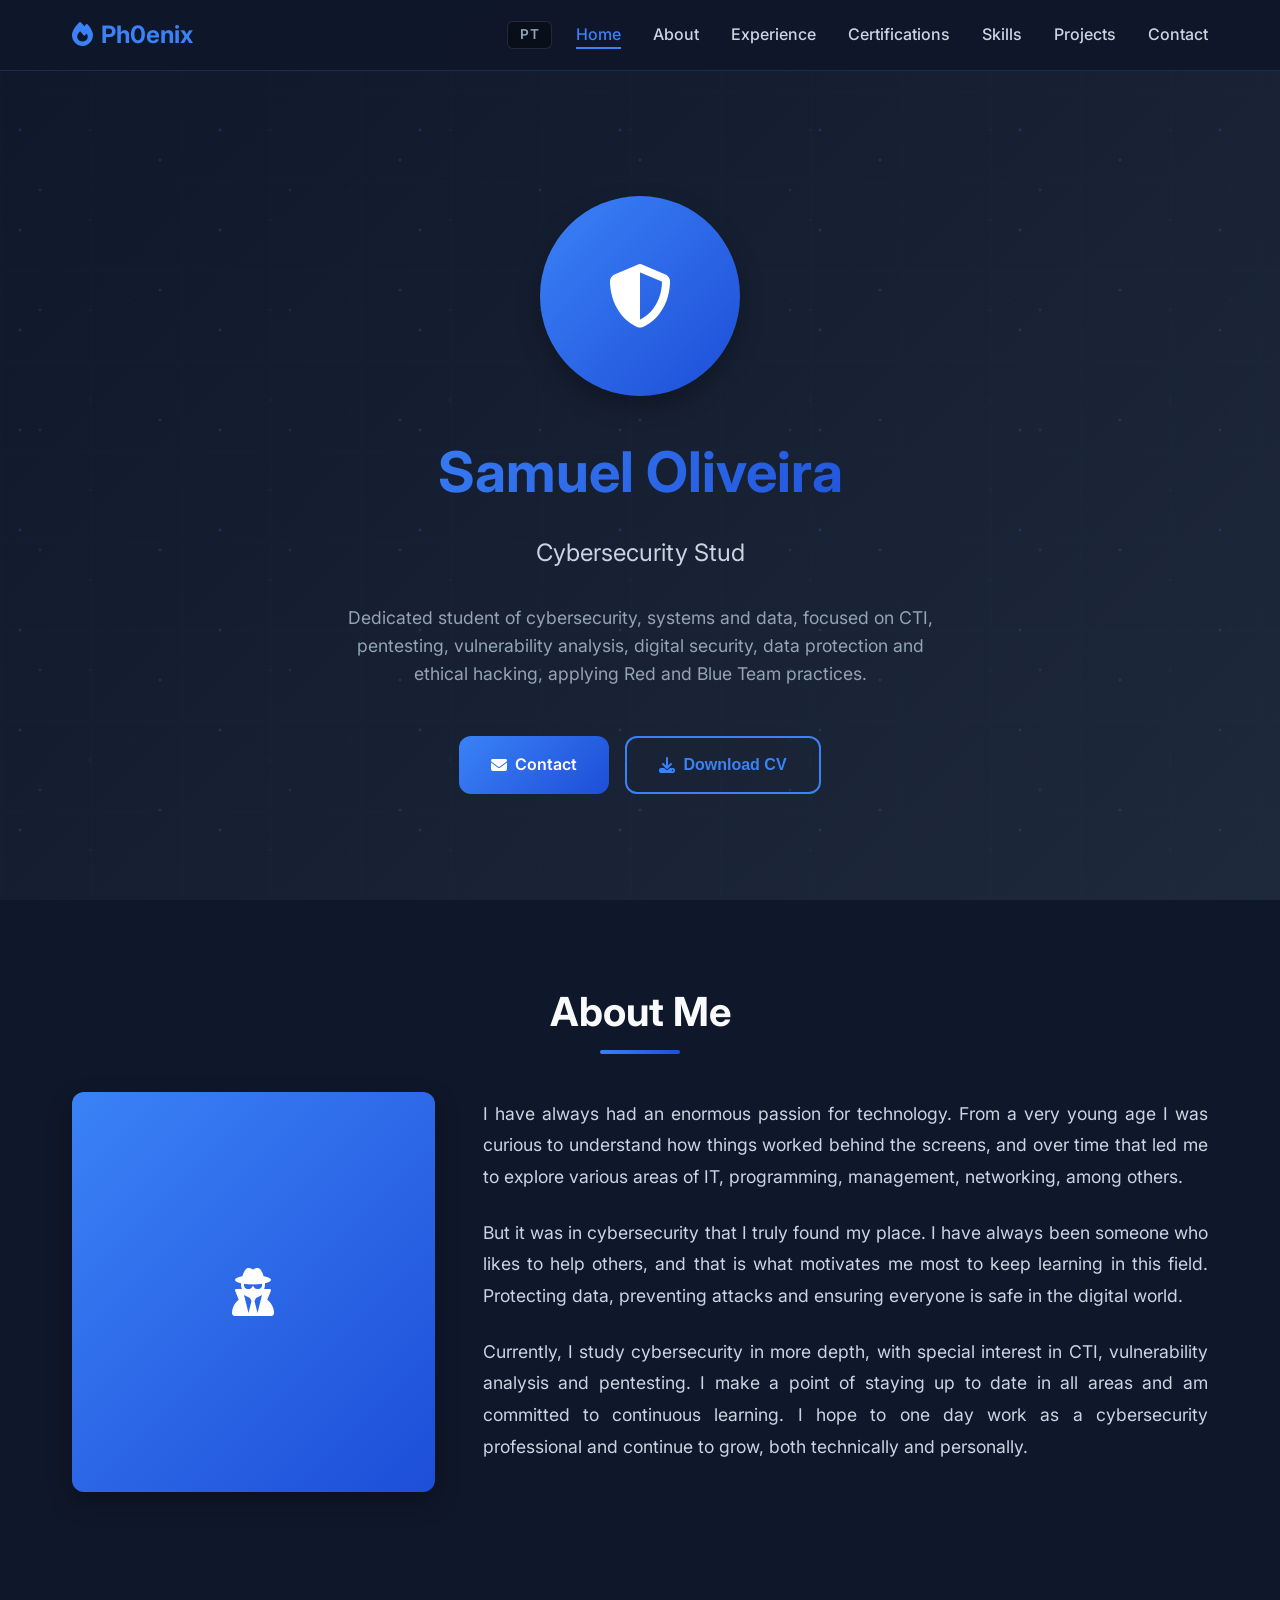
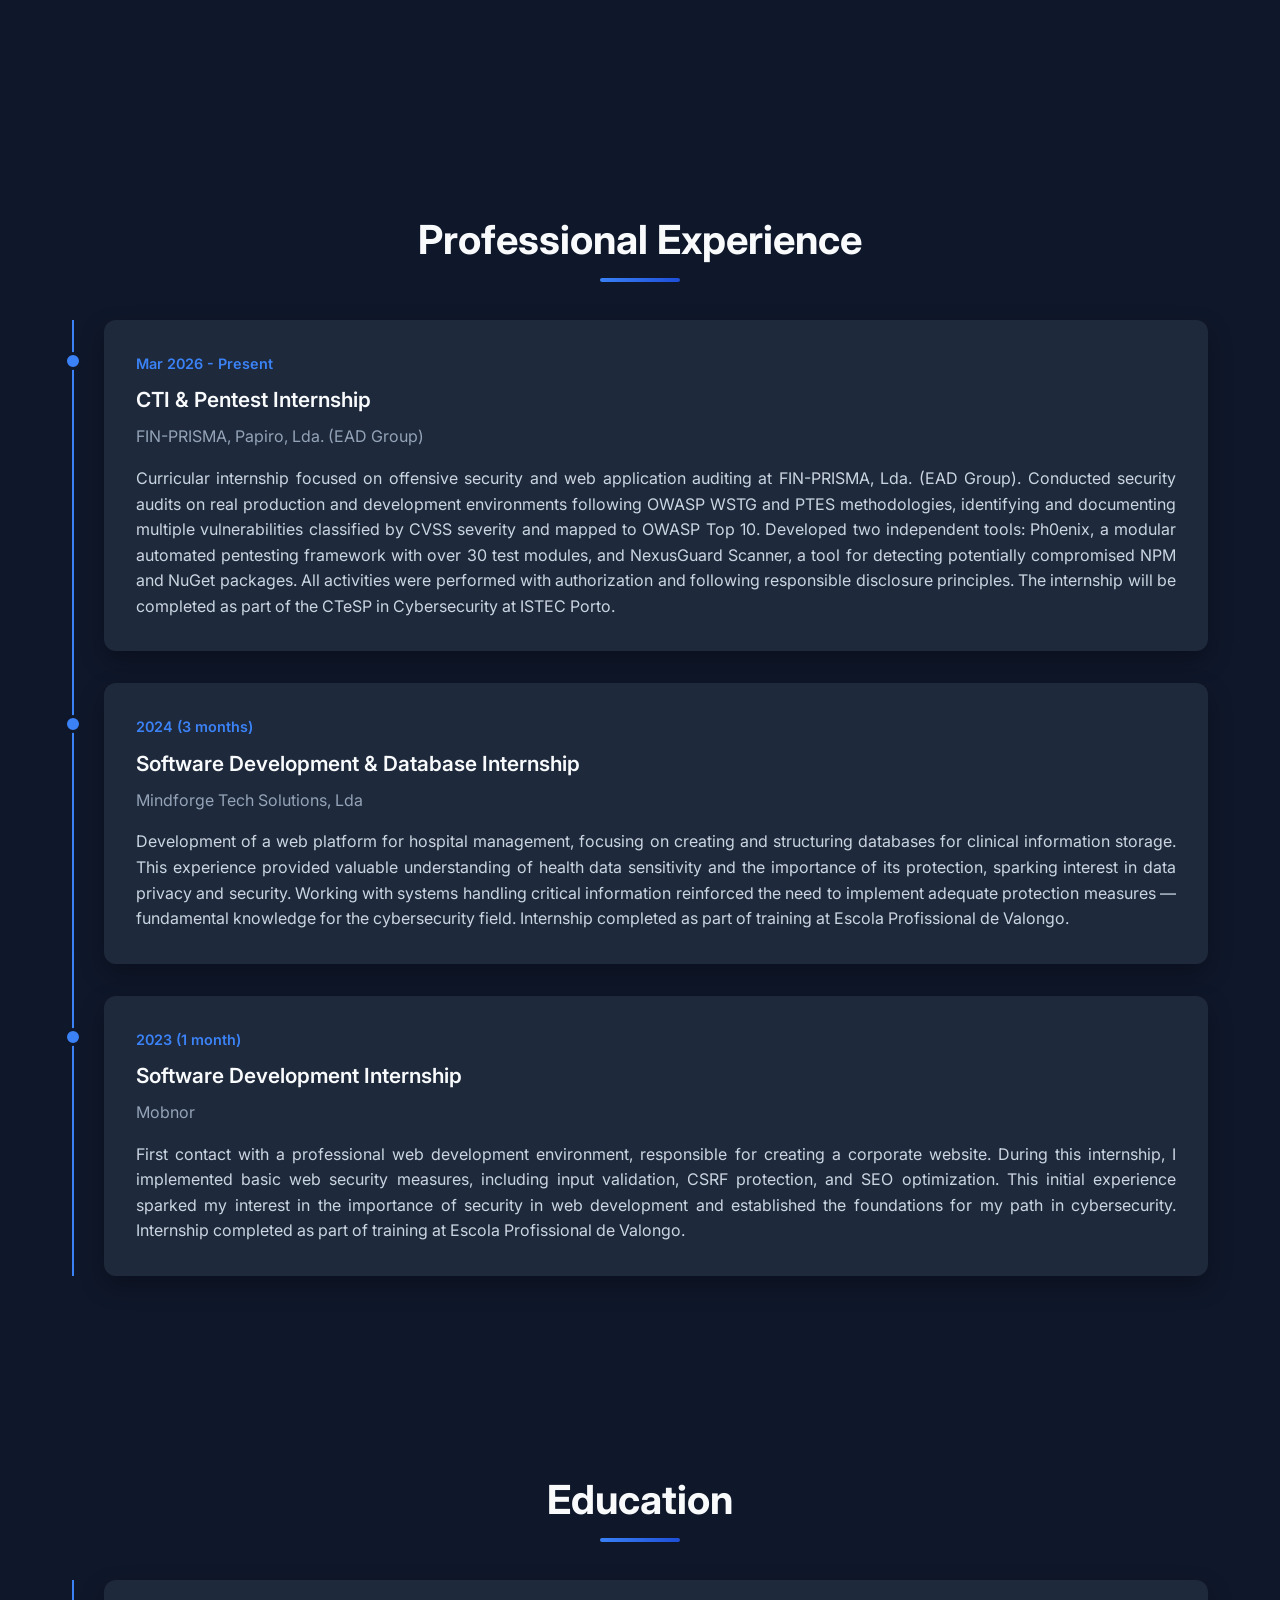
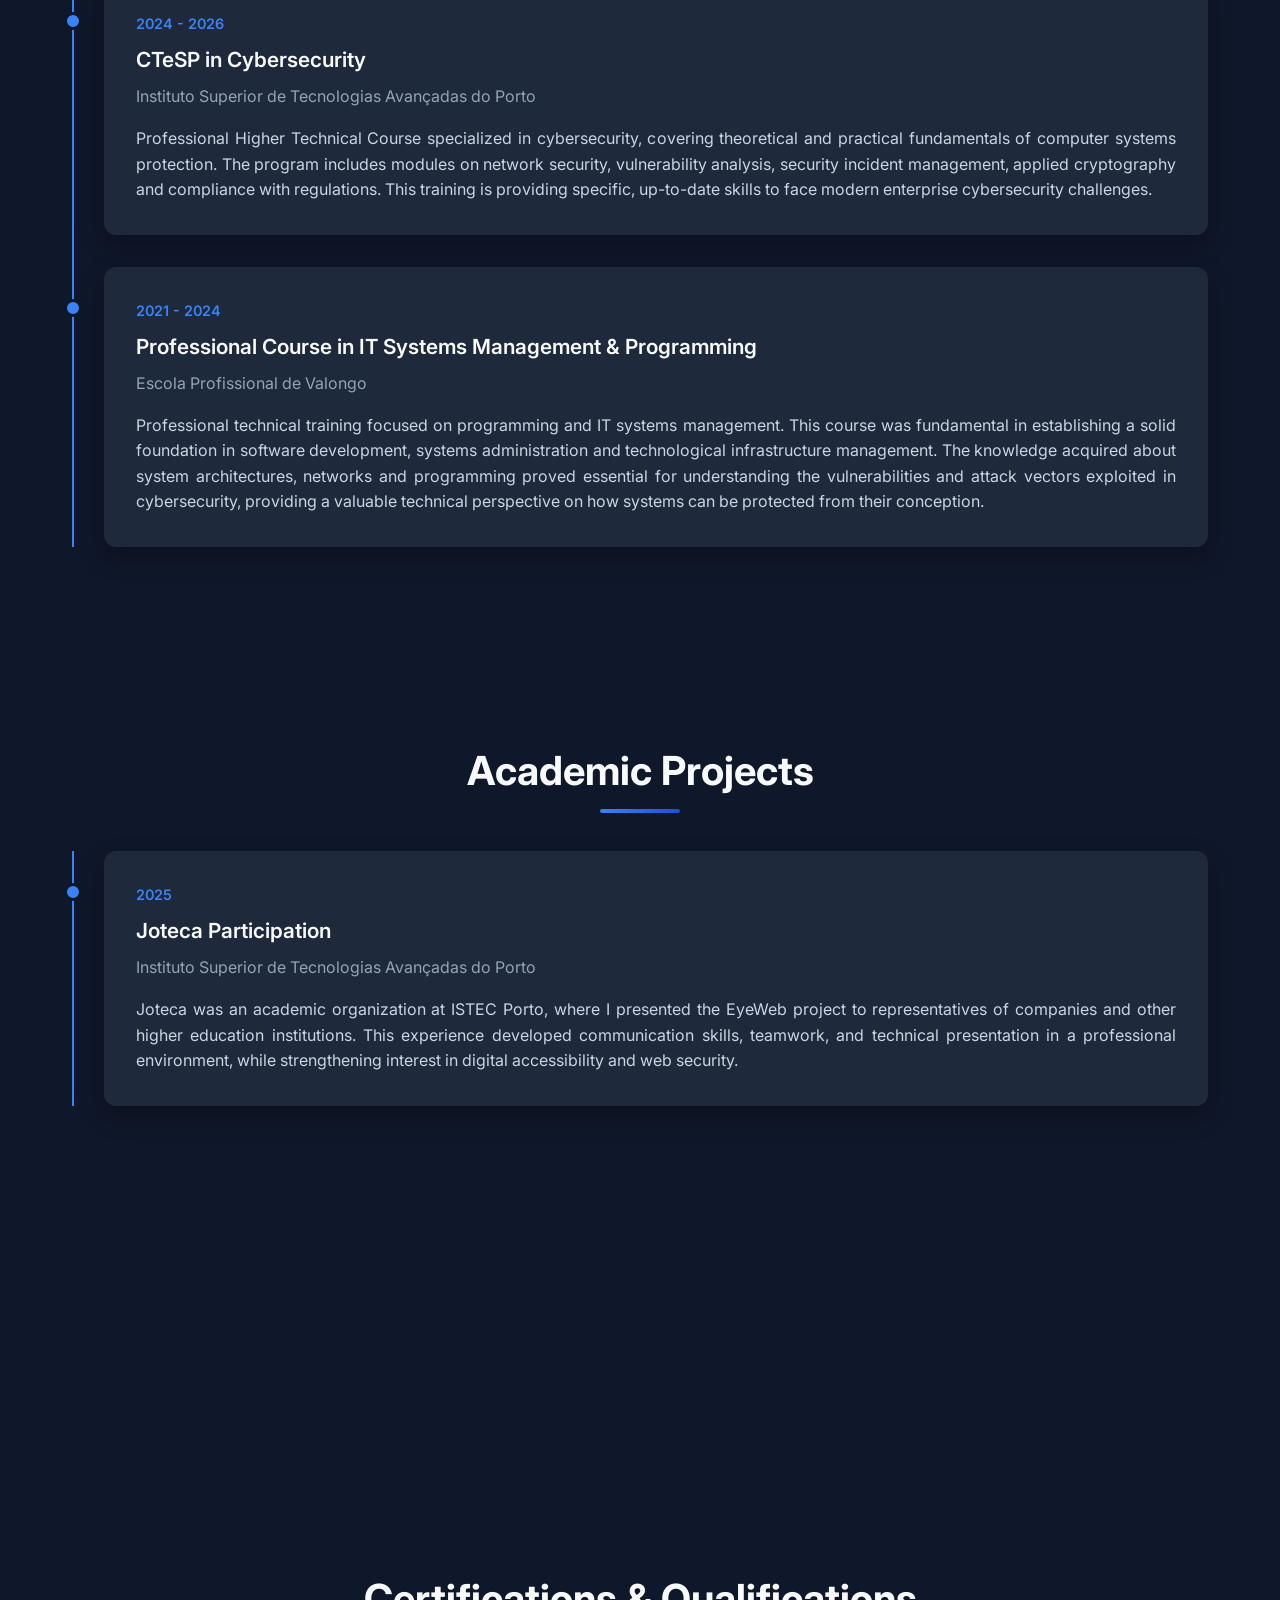
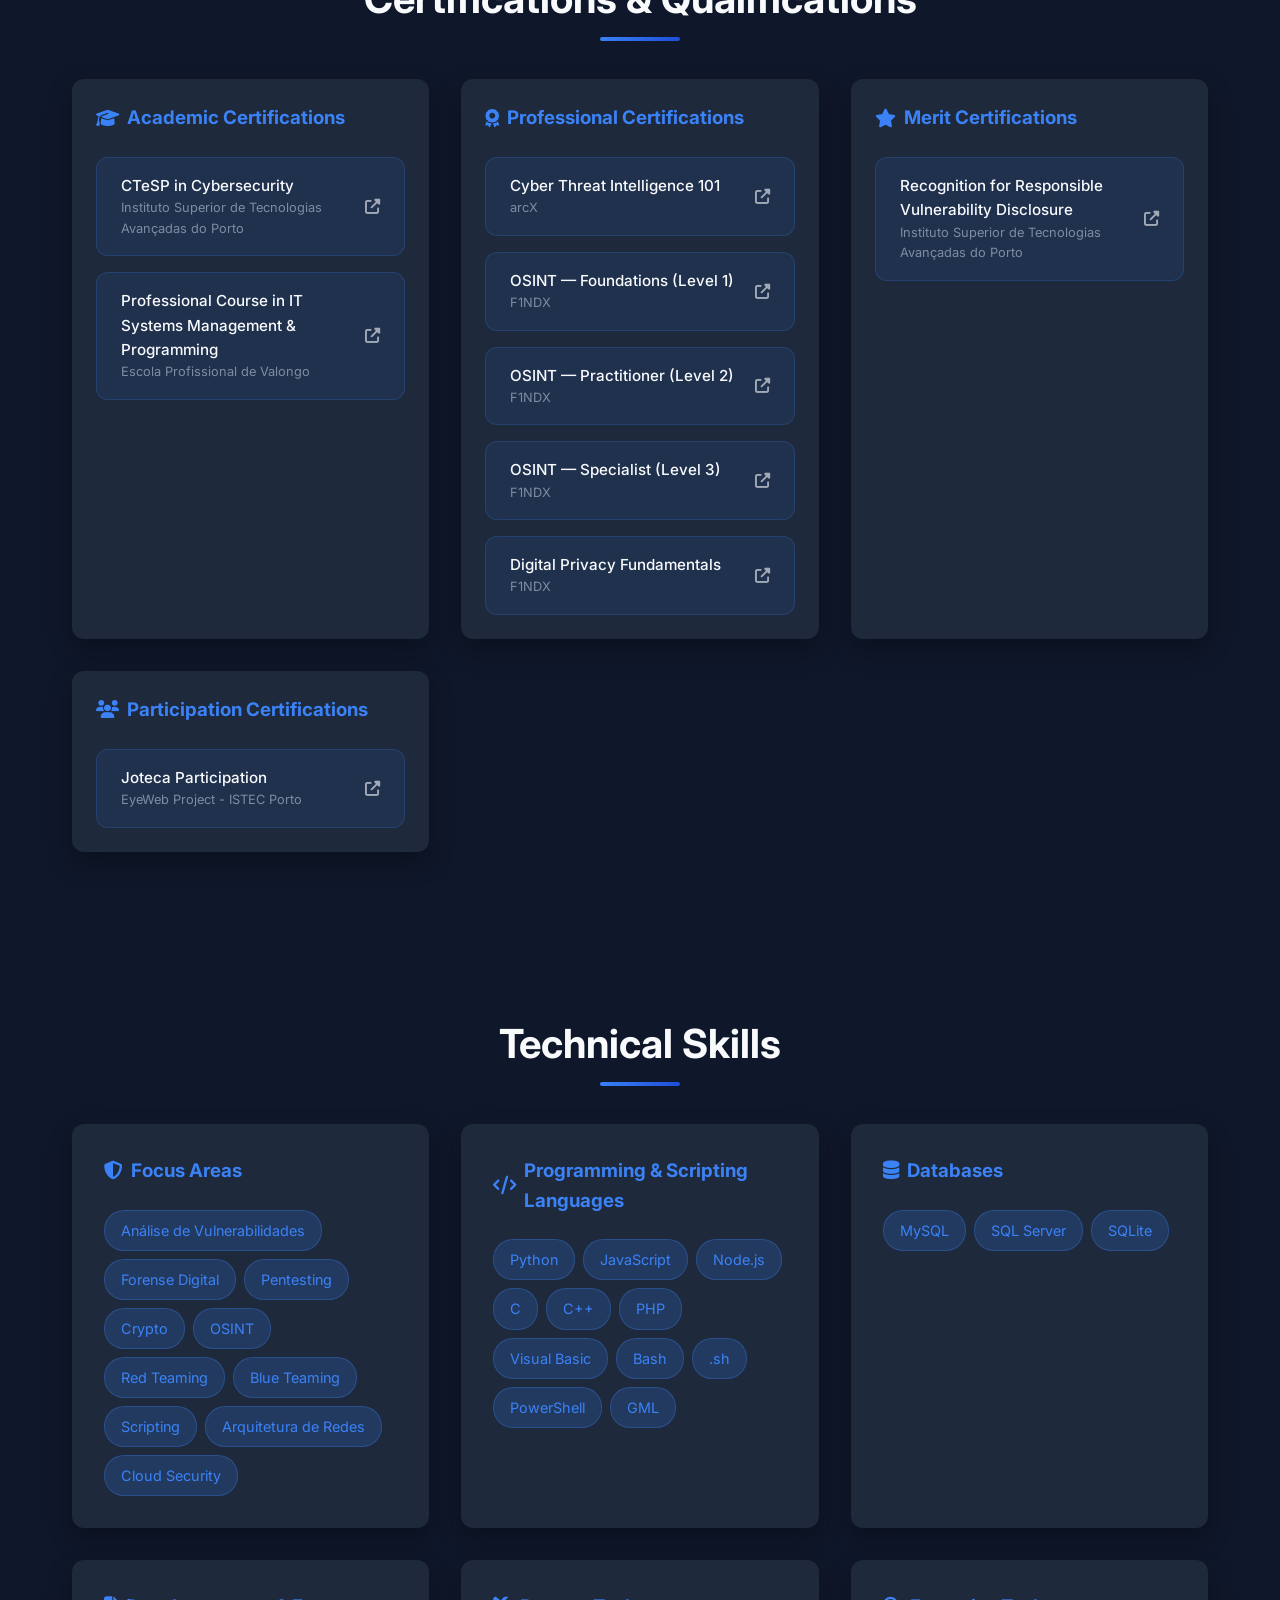
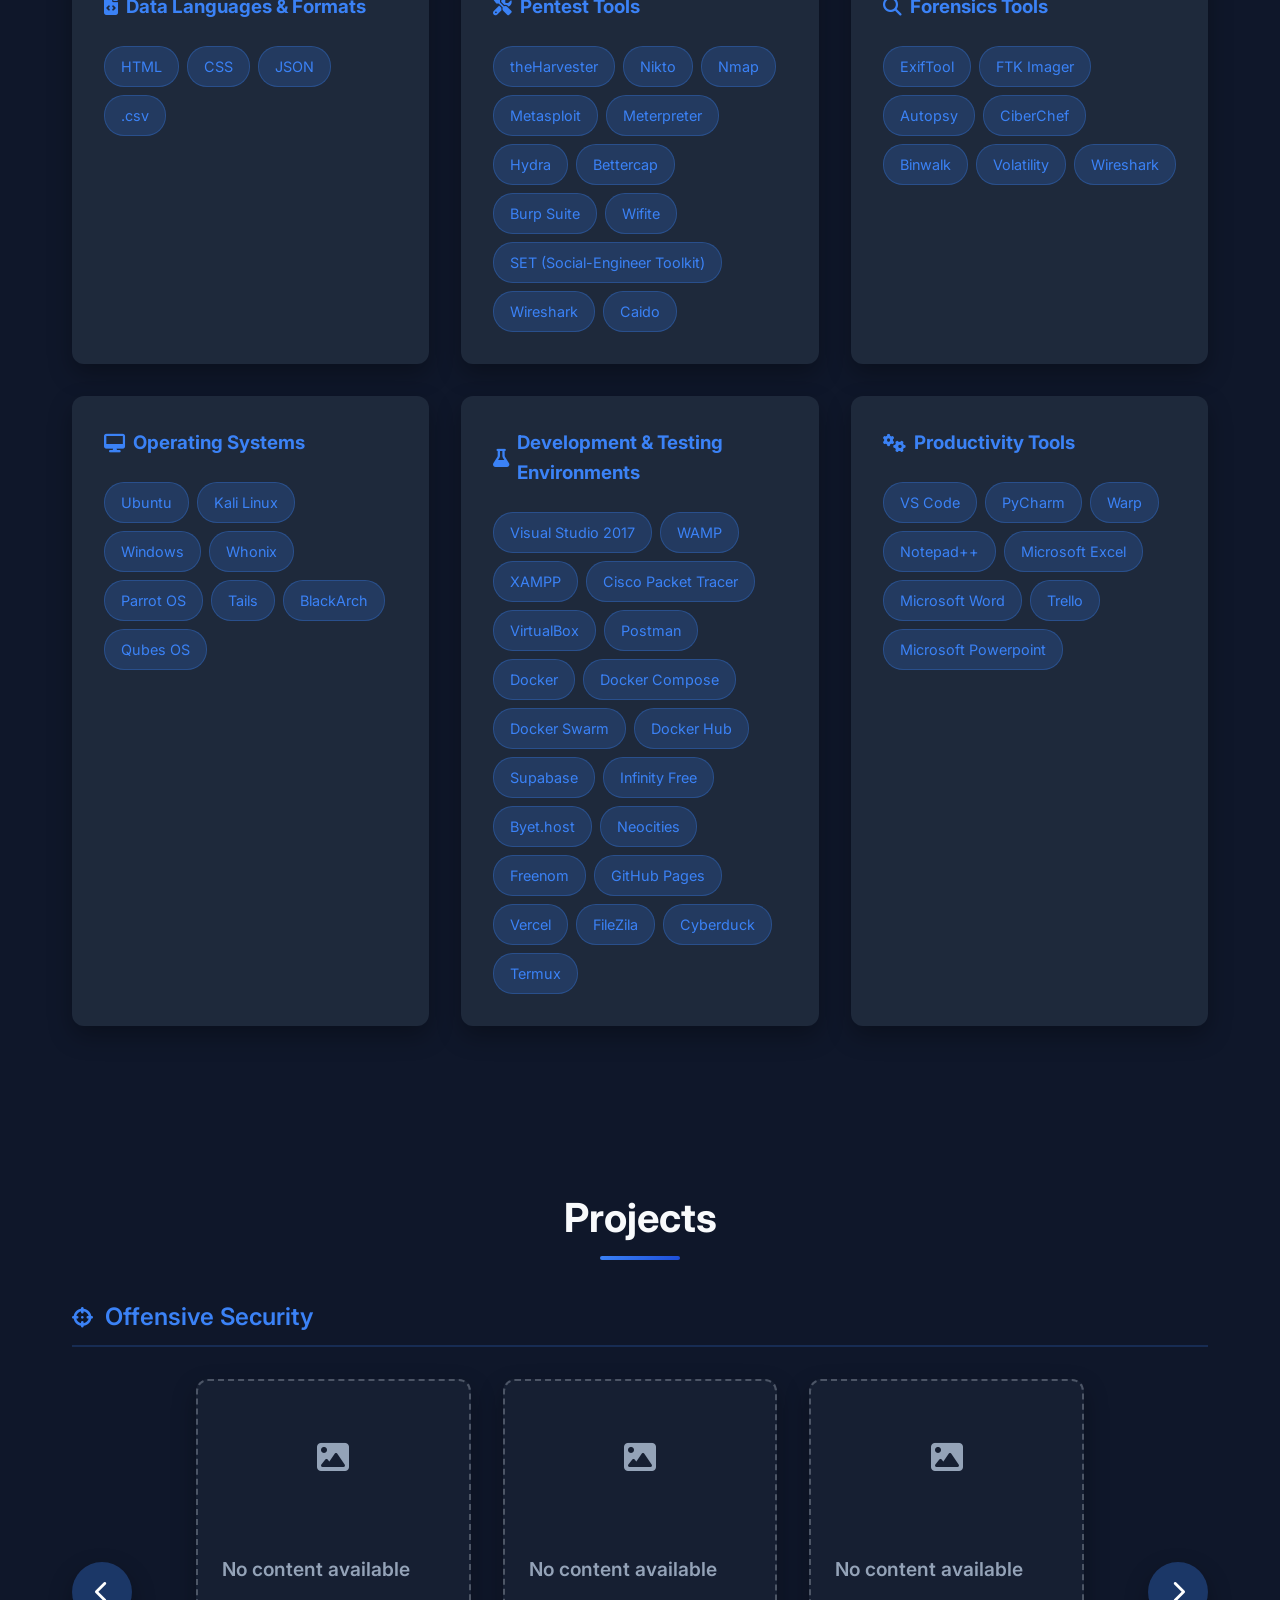
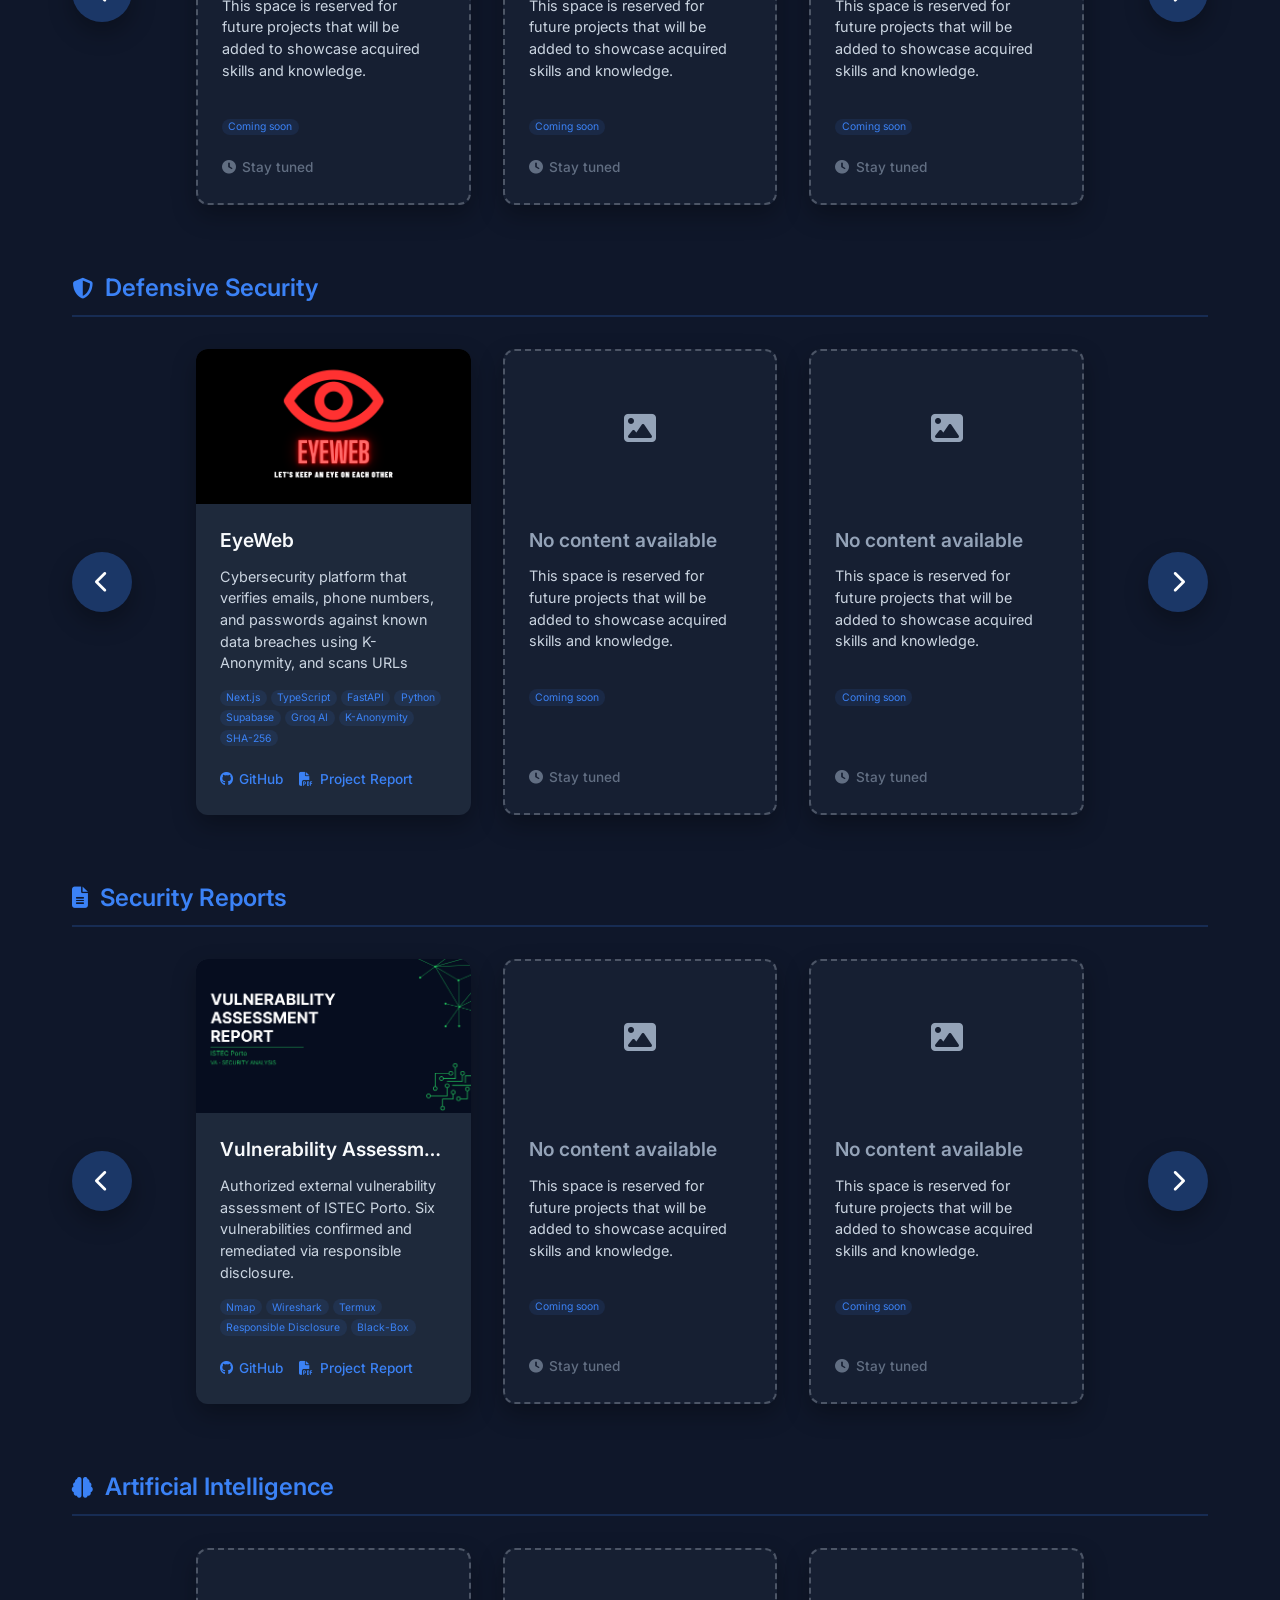
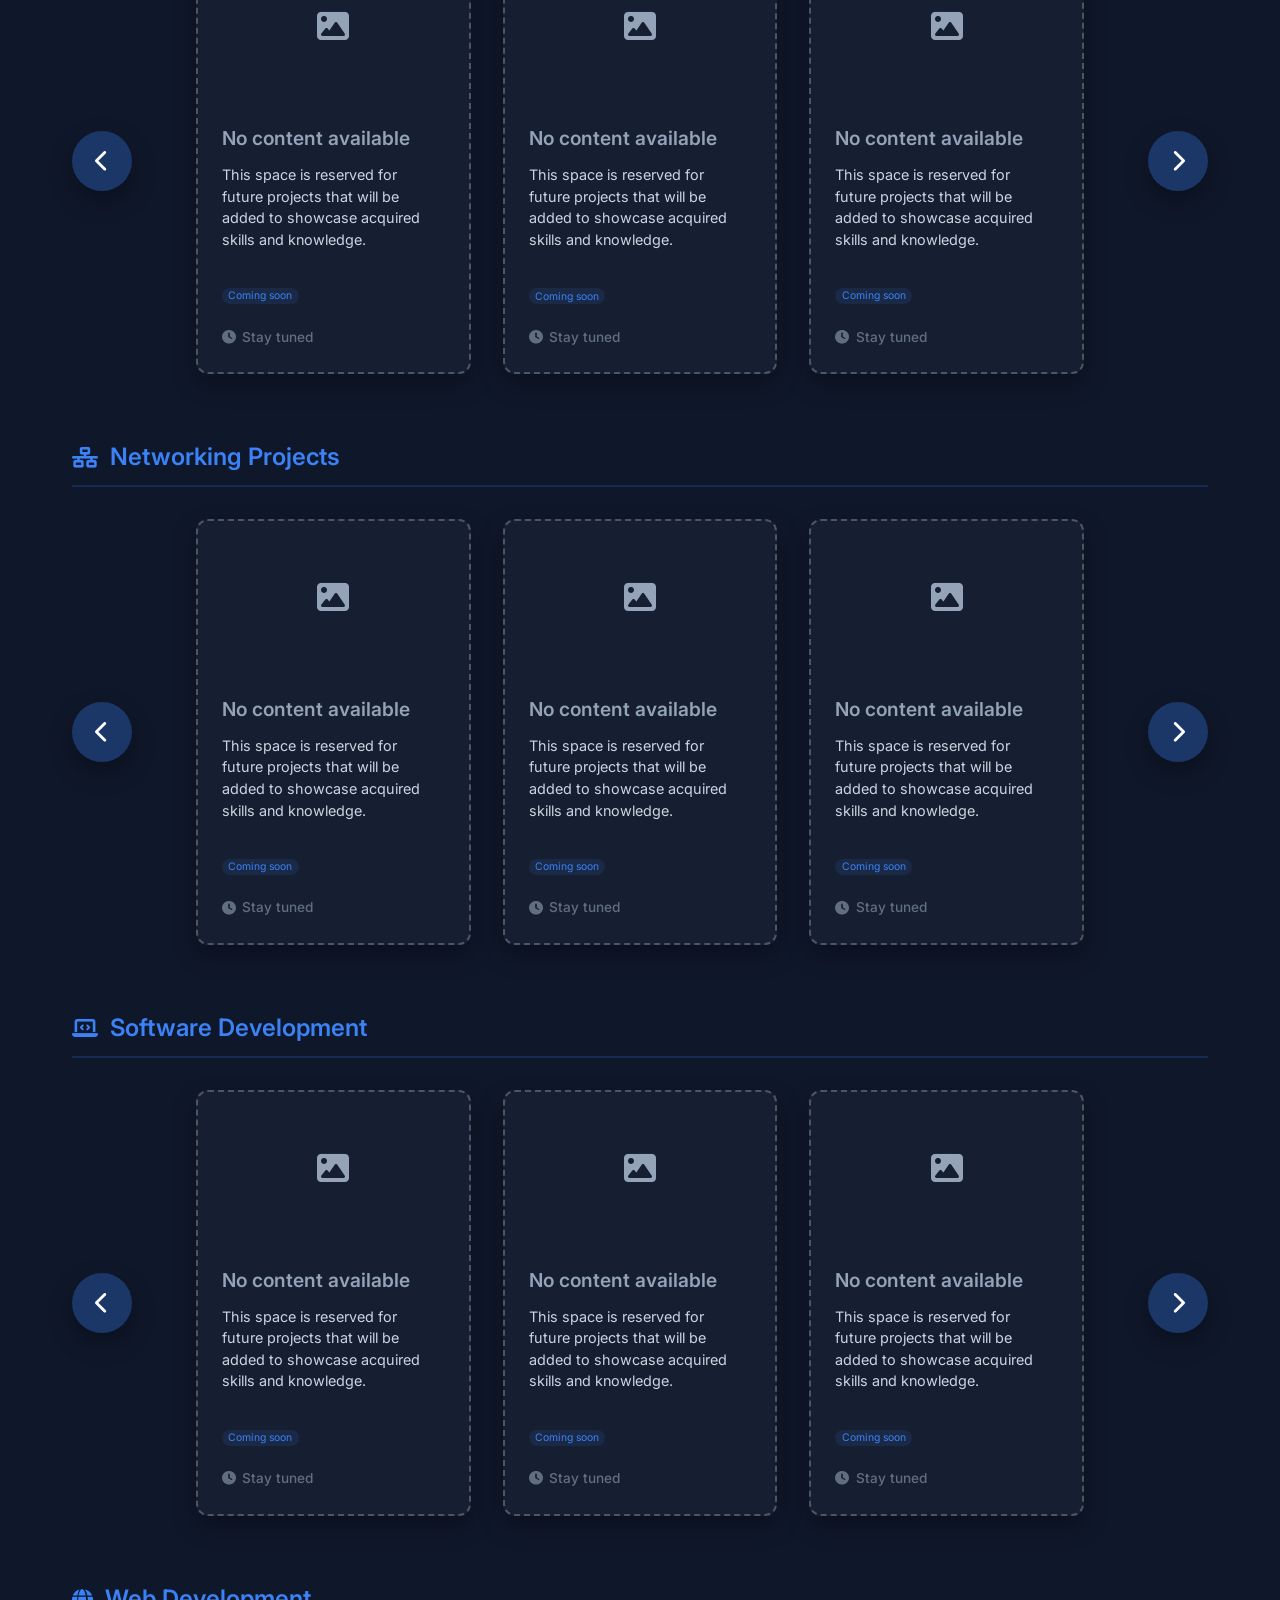
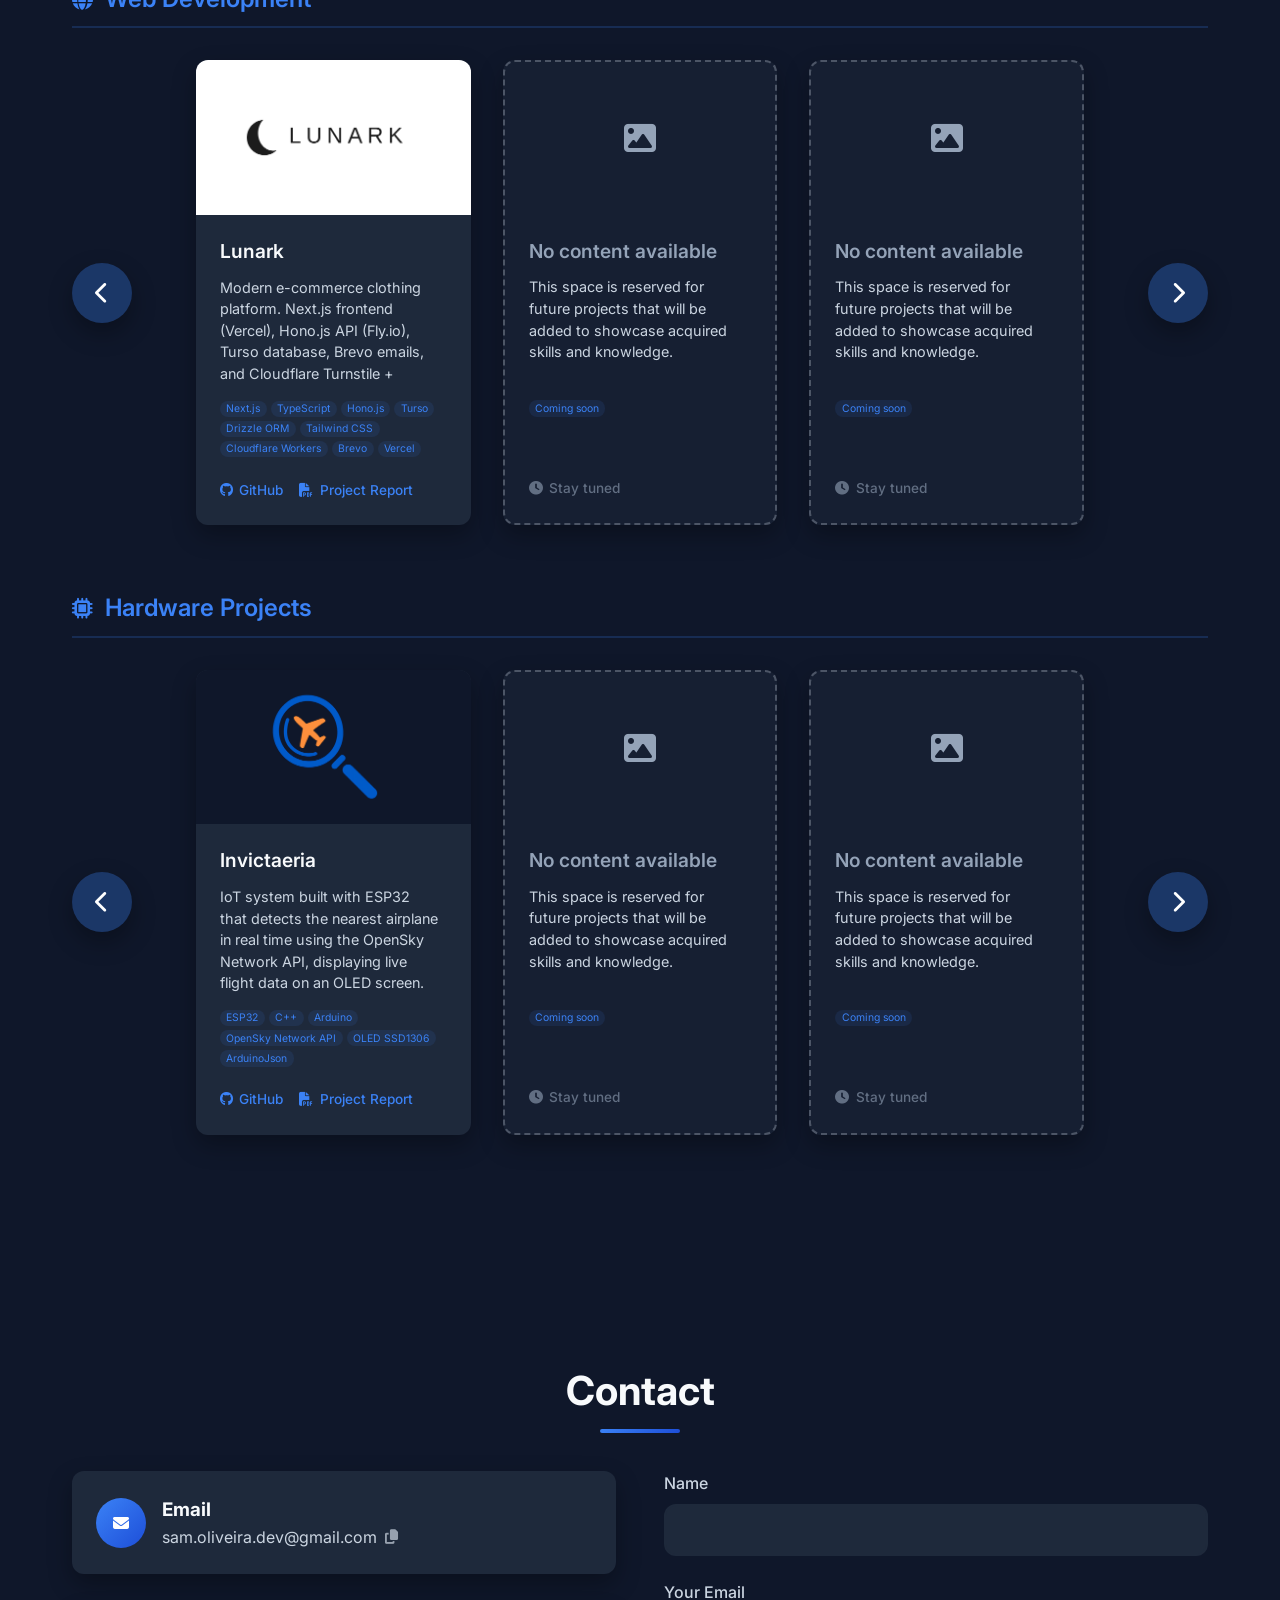
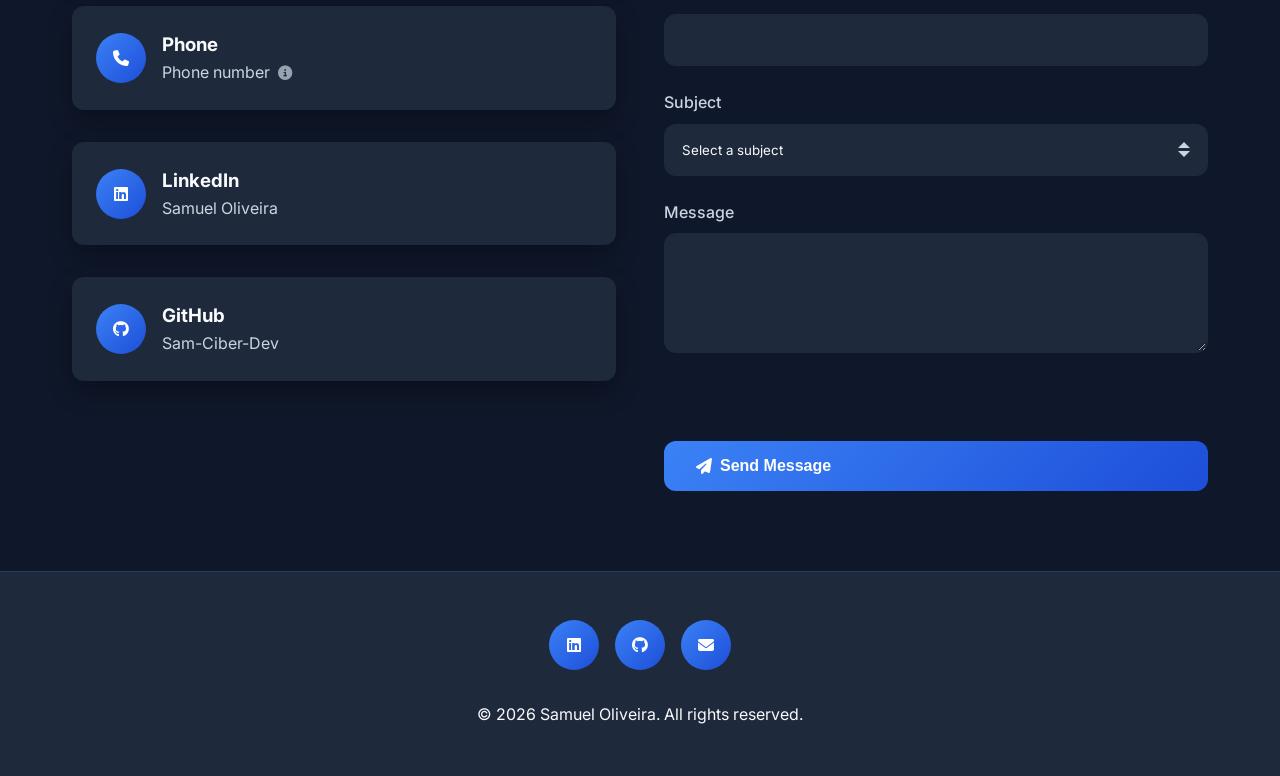
==== index.html @ 7260a207 "Reorganize certificates folder and add new F1NDX certifications - Rename certeficados/ to Certificat" ====
<!DOCTYPE html>
<html lang="pt-PT">
<head>
    <meta charset="UTF-8">
    <meta name="viewport" content="width=device-width, initial-scale=1.0, viewport-fit=cover">
    <meta name="google-site-verification" content="PdFxK5EzC7wlSehx5mCP9HkzxjKSutuk1wnTt47FeZY" />
        <title>Samuel Oliveira Portfolio • Cybersecurity</title>
    <meta name="description" content="Portfólio de Samuel Oliveira, focado em CTI e em Análise de vulnerabilidades. Exibição de projetos com foco em Cibersegurança, CV e certificados.">
    <meta name="format-detection" content="telephone=no">
    <meta name="mobile-web-app-capable" content="yes">
    <meta name="apple-mobile-web-app-capable" content="yes">
    <meta name="apple-mobile-web-app-status-bar-style" content="black-translucent">
    
    <!-- Favicon -->
    <link rel="icon" href="[data-uri]" type="image/svg+xml">
    <link rel="shortcut icon" href="[data-uri]" type="image/x-icon">
    
        <meta name="author" content="Samuel Oliveira">
        <meta name="robots" content="index, follow, max-image-preview:large, max-snippet:-1, max-video-preview:-1">
        <meta name="theme-color" content="#0b1220">

    <!-- Canonical URL -->
    <link rel="canonical" href="https://sam-ciber-dev.github.io/">

    <!-- Open Graph (Facebook/LinkedIn) -->
        <meta property="og:site_name" content="Samuel Oliveira Portfólio">
        <meta property="og:title" content="Samuel Oliveira | Cibersegurança & Cybersecurity Portfolio">
    <meta property="og:description" content="Portfólio de Samuel Oliveira, focado em CTI e em Análise de vulnerabilidades. Exibição de projetos com foco em Cibersegurança, CV e certificados.">
        <meta property="og:type" content="website">
    <meta property="og:url" content="https://sam-ciber-dev.github.io/">
    <!-- Social preview image (absolute URL required) -->
    <meta property="og:image" content="https://sam-ciber-dev.github.io/assets/social-preview.png">
    <meta property="og:image:type" content="image/png">
    <meta property="og:image:width" content="1200">
    <meta property="og:image:height" content="630">
    <meta property="og:image:alt" content="Samuel Oliveira | Cibersegurança & Cybersecurity Portfolio">
        <meta property="og:locale" content="pt_PT">
        <meta property="og:locale:alternate" content="en_US">

        <!-- Twitter Cards -->
    <meta name="twitter:card" content="summary_large_image">
        <meta name="twitter:title" content="Samuel Oliveira Portfolio • Cybersecurity">
    <meta name="twitter:description" content="Portfólio de Samuel Oliveira, focado em CTI e em Análise de vulnerabilidades. Exibição de projetos com foco em Cibersegurança, CV e certificados.">
    <meta name="twitter:url" content="https://sam-ciber-dev.github.io/">
    <meta name="twitter:image" content="https://sam-ciber-dev.github.io/assets/social-preview.png">
    <meta name="twitter:image:alt" content="Samuel Oliveira — Cibersegurança / Cybersecurity Portfolio">

        <!-- Performance hints for external assets -->
        <link rel="preconnect" href="https://fonts.googleapis.com" crossorigin>
        <link rel="preconnect" href="https://fonts.gstatic.com" crossorigin>
        <link rel="dns-prefetch" href="//fonts.googleapis.com">
        <link rel="dns-prefetch" href="//fonts.gstatic.com">
        <link rel="dns-prefetch" href="//cdnjs.cloudflare.com">

        <!-- Structured Data (JSON-LD) -->
        <script type="application/ld+json">
        {
            "@context": "https://schema.org",
            "@graph": [
                {
                    "@type": "WebSite",
                    "@id": "https://sam-ciber-dev.github.io/#website",
                    "url": "https://sam-ciber-dev.github.io/",
                    "name": "Samuel Oliveira — Portfólio",
                    "inLanguage": "pt-PT",
                    "description": "Portfólio de Samuel Oliveira, focado em CTI e em Análise de vulnerabilidades. Exibição de projetos com foco em Cibersegurança, CV e certificados."
                },
                {
                    "@type": "Person",
                    "name": "Samuel Oliveira",
                    "jobTitle": ["Estudante de Cibersegurança", "Cybersecurity Enthusiast"],
                    "alumniOf": {
                        "@type": "CollegeOrUniversity",
                        "name": "Instituto Superior de Tecnologias Avançadas do Porto"
                    },
                    "email": "mailto:sam.oliveira.dev@gmail.com",
                    "sameAs": [
                        "https://www.linkedin.com/in/jose-samuel-oliveira/",
                        "https://github.com/Sam-Ciber-Dev"
                    ],
                    "knowsAbout": [
                        "Cibersegurança", "Cybersecurity", "Pentesting", "Análise de vulnerabilidades",
                        "Red Teaming", "Blue Teaming", "OSINT", "Python", "JavaScript", "Node.js"
                    ]
                },
                {
                    "@type": "WebPage",
                    "name": "Samuel Oliveira — Portfólio",
                    "isPartOf": { "@id": "https://sam-ciber-dev.github.io/#website" },
                    "url": "https://sam-ciber-dev.github.io/",
                    "inLanguage": "pt-PT",
                    "author": {
                        "@type": "Person",
                        "name": "Samuel Oliveira"
                    },
                    "description": "Portfólio de Samuel Oliveira, focado em CTI e em Análise de vulnerabilidades. Exibição de projetos com foco em Cibersegurança, CV e certificados."
                }
            ]
        }
        </script>
    
    <!-- Font Awesome -->
    <link rel="stylesheet" href="https://cdnjs.cloudflare.com/ajax/libs/font-awesome/6.4.0/css/all.min.css">
    
    <!-- Cloudflare Turnstile -->
    <script src="https://challenges.cloudflare.com/turnstile/v0/api.js" async defer></script>
    
    <!-- Google Fonts (preload + noscript fallback) -->
    <link rel="preload" href="https://fonts.googleapis.com/css2?family=Inter:wght@300;400;500;600;700&display=swap" as="style" fetchpriority="high" onload="this.onload=null;this.rel='stylesheet'">
    <noscript>
        <link rel="stylesheet" href="https://fonts.googleapis.com/css2?family=Inter:wght@300;400;500;600;700&display=swap">
    </noscript>

    <!-- External CSS -->
    <link rel="stylesheet" href="index.css">
</head>
<body>
    <!-- Header -->
    <header class="header">
        <nav class="nav">
            <a href="#home" class="logo"><i class="fas fa-fire" aria-hidden="true" style="margin-right: 0.5rem;"></i>Ph0enix</a>
            <button id="lang-toggle" class="lang-toggle" aria-label="Switch language">EN</button>
            <ul class="nav-menu" id="nav-menu">
                <li><a href="#home" class="nav-link" data-i18n="nav.home">Início</a></li>
                <li><a href="#about" class="nav-link" data-i18n="nav.about">Sobre</a></li>
                <li><a href="#experience" class="nav-link" data-i18n="nav.experience">Experiência</a></li>
                <li><a href="#certifications" class="nav-link" data-i18n="nav.certifications">Certificações</a></li>
                <li><a href="#skills" class="nav-link" data-i18n="nav.skills">Competências</a></li>
                <li><a href="#projects" class="nav-link" data-i18n="nav.projects">Projetos</a></li>
                <li><a href="#contact" class="nav-link" data-i18n="nav.contact">Contacto</a></li>
            </ul>
            <button class="mobile-menu-btn" aria-expanded="false" aria-controls="nav-menu">
                <i class="fas fa-bars"></i>
            </button>
        </nav>
    </header>

    <!-- Hero Section -->
    <section id="home" class="hero">
        <div class="hero-content">
            <div class="hero-avatar">
                <i class="fas fa-shield-alt" aria-hidden="true"></i>
            </div>
            <h1>Samuel Oliveira</h1>
            <p class="hero-subtitle"></p>
            <p class="hero-description" data-i18n="hero.description">
                Estudante dedicado ao estudo de cibersegurança, de sistemas e dados, com foco em CTI, pentesting,
                análise de vulnerabilidades, segurança digital, proteção de dados e ethical hacking, aplicando práticas de Red e Blue Team.
            </p>
            <div class="hero-buttons">
                <a href="#contact" class="btn btn-primary" data-i18n="hero.contact">
                    <i class="fas fa-envelope"></i>
                    Contactar
                </a>
                <button id="cv-modal-open" class="btn btn-secondary" aria-haspopup="dialog" aria-controls="cv-modal" aria-expanded="false" data-i18n="hero.cv">
                    <i class="fas fa-download"></i>
                    Download CV
                </button>
            </div>
        </div>
    </section>

    <!-- Modal de seleção de CV (PT/EN) -->
    <div id="cv-modal" class="cv-modal" role="dialog" aria-modal="true" aria-labelledby="cv-modal-title" aria-hidden="true">
        <div class="cv-modal__backdrop" data-cv-close></div>
        <div class="cv-modal__dialog" role="document">
            <button class="cv-modal__close" aria-label="Fechar" title="Fechar" data-cv-close>
                <i class="fas fa-times"></i>
            </button>
            <h3 id="cv-modal-title" class="cv-modal__title" data-i18n="cv.title">Escolher versão do CV</h3>
            <div class="cv-modal__actions">
                <a href="CV/Samuel_Oliveira_CV_Publico_PT.pdf" target="_blank" rel="noopener noreferrer" class="btn btn-primary" lang="pt">
                    <i class="fas fa-file-pdf"></i>
                    <span data-i18n="cv.pt">Português</span>
                </a>
                <a href="CV/Samuel_Oliveira_CV_Public_ENG.pdf" target="_blank" rel="noopener noreferrer" class="btn btn-secondary" lang="en">
                    <i class="fas fa-file-pdf"></i>
                    <span data-i18n="cv.en">English</span>
                </a>
            </div>
        </div>
    </div>

    <!-- Project Detail Modal -->
    <div id="project-modal" class="cv-modal" role="dialog" aria-modal="true" aria-labelledby="project-modal-title" aria-hidden="true">
        <div class="cv-modal__backdrop" data-project-close></div>
        <div class="cv-modal__dialog project-modal__dialog" role="document">
            <div class="project-modal__handle" data-project-close></div>
            <button class="cv-modal__close" aria-label="Close" title="Close" data-project-close>
                <i class="fas fa-times"></i>
            </button>
            <div id="project-modal-image" class="project-modal__image"></div>
            <h3 id="project-modal-title" class="project-modal__title"></h3>
            <p id="project-modal-desc" class="project-modal__desc"></p>
            <div id="project-modal-tech" class="project-modal__tech"></div>
            <div id="project-modal-links" class="project-modal__links"></div>
        </div>
    </div>

    <!-- About Section -->
    <section id="about" class="section">
        <h2 class="section-title fade-in" data-i18n="about.title">Sobre Mim</h2>
        <div class="about-content fade-in">
            <div class="about-image">
                <i class="fas fa-user-secret"></i>
            </div>
            <div class="about-text">
                <p data-i18n="about.p1">
                    Eu sempre tive uma paixão enorme pela informática. Desde muito jovem sempre tive aquela curiosidade de perceber como as coisas funcionavam por trás dos ecrãs, e isso ao longo do tempo levou-me a explorar diversas áreas da informática, programação, gestão, redes, entre outras.
                </p>
                <p data-i18n="about.p2">
                    Mas foi na área de cibersegurança que eu realmente encontrei o meu lugar. Eu sempre fui uma pessoa que gosta de ajudar as outras pessoas, e isso é o que mais me motiva a continuar a aprender nesta área. Proteger dados, prevenir ataques e garantir que toda a gente está seguro no mundo digital.
                </p>
                <p data-i18n="about.p3">
                    Atualmente, estudo mais profundamente cibersegurança, com interesse especial em CTI, análise de vulnerabilidades e pentesting. Faço questão de me manter atualizado em todas as áreas e estou comprometido em aprender continuamente. Espero, um dia, trabalhar como profissional de cibersegurança e continuar a crescer, tanto a nível técnico como pessoal.
                </p>
            </div>
        </div>
    </section>

    <!-- Experience Section -->
    <section id="experience" class="section">
        <h2 class="section-title fade-in" data-i18n="exp.title">Experiência Profissional</h2>
        <div class="timeline fade-in">
            <div class="timeline-item">
                <div class="timeline-date" data-i18n="exp.0.date">Mar 2026 - Atividade atual</div>
                <h3 class="timeline-title" data-i18n="exp.0.title">Estágio em CTI e Pentest</h3>
                <div class="timeline-company" data-i18n="exp.0.company">FIN-PRISMA, Papiro, Lda. (Grupo EAD)</div>
                <p class="timeline-description" data-i18n="exp.0.desc">
                    Estágio curricular com foco em segurança ofensiva e auditoria de aplicações web na FIN-PRISMA, Lda.
                </p>
            </div>   
            <div class="timeline-item">
                <div class="timeline-date" data-i18n="exp.1.date">2024 (3 meses)</div>
                <h3 class="timeline-title" data-i18n="exp.1.title">Estágio em desenvolvimento de software e base de dados </h3>
                <div class="timeline-company" data-i18n="exp.1.company">Mindforge Tech Solutions, Lda</div>
                <p class="timeline-description" data-i18n="exp.1.desc">
                    Desenvolvimento de uma plataforma web para gestão hospitalar, focando na criação e estruturação de bases de dados para armazenamento de informação clínica. Esta experiência proporcionou uma compreensão valiosa sobre a sensibilidade dos dados de saúde e a importância da sua proteção, despertando o interesse pelas questões de privacidade e segurança de dados. O contacto com sistemas que lidam com informação crítica reforçou a necessidade de implementar medidas de proteção adequadas, conhecimento fundamental para a área de cibersegurança. Estágio realizado no âmbito da formação na Escola Profissional de Valongo.
                </p>
            </div>
            <div class="timeline-item">
                <div class="timeline-date" data-i18n="exp.2.date">2023 (1 mês)</div>
                <h3 class="timeline-title" data-i18n="exp.2.title">Estágio em desenvolvimento de software</h3>
                <div class="timeline-company" data-i18n="exp.2.company">Mobnor</div>
                <p class="timeline-description" data-i18n="exp.2.desc">
                    Primeiro contacto com o ambiente profissional de desenvolvimento web, responsável pela criação de um website corporativo para a empresa. Durante este estágio, implementei medidas básicas de segurança web, incluindo validação de inputs, proteção CSRF, e otimização SEO (Search Engine Optimization). Esta experiência inicial despertou o meu interesse pela importância da segurança no desenvolvimento web e estabeleceu as bases para o meu percurso na área de cibersegurança. Estágio realizado no âmbito da formação na Escola Profissional de Valongo.
                </p>
            </div>
        </div>
    </section>

    <!-- Education Section -->
    <section class="section">
        <h2 class="section-title fade-in" data-i18n="edu.title">Formação Acadêmica</h2>
        <div class="timeline fade-in">
            <div class="timeline-item">
                <div class="timeline-date" data-i18n="edu.1.date">2024 - 2026</div>
                <h3 class="timeline-title" data-i18n="edu.1.title">CTeSP de Cibersegurança</h3>
                <div class="timeline-company" data-i18n="edu.1.company">Instituto Superior de Tecnologias Avançadas do Porto</div>
                <p class="timeline-description" data-i18n="edu.1.desc">
                    Curso Técnico Superior Profissional especializado em cibersegurança, abordando os fundamentos teóricos e práticos da proteção de sistemas informáticos. O programa inclui módulos de segurança de redes, análise de vulnerabilidades, gestão de incidentes de segurança, criptografia aplicada e conformidade com regulamentações. Esta formação está a proporcionar competências específicas e atualizadas para enfrentar os desafios modernos da cibersegurança empresarial.
                </p>
            </div>
            <div class="timeline-item">
                <div class="timeline-date" data-i18n="edu.2.date">2021 - 2024</div>
                <h3 class="timeline-title" data-i18n="edu.2.title">Curso Profissional de Técnico de Gestão e Programação de Sistemas Informáticos</h3>
                <div class="timeline-company" data-i18n="edu.2.company">Escola Profissional de Valongo</div>
                <p class="timeline-description" data-i18n="edu.2.desc">
                    Formação técnica profissional focada na programação e gestão de sistemas informáticos. Este curso foi fundamental para estabelecer uma base sólida em desenvolvimento de software, administração de sistemas e gestão de infraestruturas tecnológicas. O conhecimento adquirido sobre arquiteturas de sistemas, redes e programação revelou-se essencial para compreender as vulnerabilidades e vetores de ataque que são explorados em cibersegurança, proporcionando uma perspetiva técnica valiosa sobre como os sistemas podem ser protegidos desde a sua conceção.
                </p>
            </div>
        </div>
    </section>

    <!-- Academic Projects Section -->
    <section class="section">
        <h2 class="section-title fade-in" data-i18n="acad.title">Projetos Académicos</h2>
        <div class="timeline fade-in">
            <div class="timeline-item">
                <div class="timeline-date" data-i18n="acad.1.date">2025</div>
                <h3 class="timeline-title" data-i18n="acad.1.title">Participação na Joteca</h3>
                <div class="timeline-company" data-i18n="acad.1.company">Instituto Superior de Tecnologias Avançadas do Porto</div>
                <p class="timeline-description" data-i18n="acad.1.desc">
                    A Joteca foi uma organização académica do ISTEC no Porto, onde apresentei o projeto EyeWeb para representantes de empresas e outras instituições de ensino superior. Esta experiência desenvolveu competências de comunicação, trabalho em equipa, e exposição técnica em ambiente profissional, além de fortalecer o interesse por acessibilidade digital e segurança na web.
                </p>
            </div>
        </div>
    </section>

    <!-- Certifications Section -->
    <section id="certifications" class="section">
        <h2 class="section-title fade-in" data-i18n="certs.title">Certificações e Qualificações</h2>
        <div class="certifications-grid fade-in">
            <div class="certification-category">
                <h3><i class="fas fa-graduation-cap"></i> <span data-i18n="certs.academic">Certificações Académicas</span></h3>
                <div class="certification-items">
                    <a href="#" class="certification-item" data-cert-name="Certificado CTeSP Cibersegurança">
                        <div>
                            <div class="cert-name" data-i18n="certs.acad1.name">CTeSP de Cibersegurança</div>
                            <div class="cert-status" data-i18n="certs.acad1.status">Instituto Superior de Tecnologias Avançadas do Porto</div>
                        </div>
                        <i class="fas fa-external-link-alt cert-icon" aria-hidden="true"></i>
                    </a>
                    <a href="Certificates/Academic/EPV/GPSI_Certificate.pdf" class="certification-item" target="_blank" rel="noopener noreferrer" aria-label="Abrir certificado GPSI em nova aba (PDF)">
                        <div>
                            <div class="cert-name" data-i18n="certs.acad2.name">Curso Profissional de Técnico de Gestão e Programação de Sistemas Informáticos</div>
                            <div class="cert-status" data-i18n="certs.acad2.status">Escola Profissional de Valongo</div>
                        </div>
                        <i class="fas fa-external-link-alt cert-icon" aria-hidden="true"></i>
                    </a>
                </div>
            </div>

            <div class="certification-category">
                <h3><i class="fas fa-award"></i> <span data-i18n="certs.professional">Certificações Profissionais</span></h3>
                <div class="certification-items">
                    <a href="Certificates/Professional/CTI/ArcX/ArcX_Cyber_Threat_Intelligence_101_Certificate.pdf" class="certification-item"
                        target="_blank" rel="noopener noreferrer"
                        aria-label="Abrir certificado CTI 101 arcX em nova aba (PDF)">
                        <div>
                            <div class="cert-name" data-i18n="certs.prof1.name">Cyber Threat Intelligence 101</div>
                            <div class="cert-status" data-i18n="certs.prof1.status">arcX</div>
                        </div>
                        <i class="fas fa-external-link-alt cert-icon" aria-hidden="true"></i>
                    </a>
                    <a href="Certificates/Professional/OSINT/F1NDX/F1NDX_OSINT_Level1_Certificate.pdf" class="certification-item"
                        target="_blank" rel="noopener noreferrer"
                        aria-label="Abrir certificado OSINT Level 1 F1NDX em nova aba (PDF)">
                        <div>
                            <div class="cert-name" data-i18n="certs.prof2.name">OSINT — Fundamentos (Nível 1)</div>
                            <div class="cert-status" data-i18n="certs.prof2.status">F1NDX</div>
                        </div>
                        <i class="fas fa-external-link-alt cert-icon" aria-hidden="true"></i>
                    </a>
                    <a href="Certificates/Professional/OSINT/F1NDX/F1NDX_OSINT_Level2_Certificate.pdf" class="certification-item"
                        target="_blank" rel="noopener noreferrer"
                        aria-label="Abrir certificado OSINT Level 2 F1NDX em nova aba (PDF)">
                        <div>
                            <div class="cert-name" data-i18n="certs.prof3.name">OSINT — Praticante (Nível 2)</div>
                            <div class="cert-status" data-i18n="certs.prof3.status">F1NDX</div>
                        </div>
                        <i class="fas fa-external-link-alt cert-icon" aria-hidden="true"></i>
                    </a>
                    <a href="Certificates/Professional/OSINT/F1NDX/F1NDX_OSINT_Level3_Certificate.pdf" class="certification-item"
                        target="_blank" rel="noopener noreferrer"
                        aria-label="Abrir certificado OSINT Level 3 F1NDX em nova aba (PDF)">
                        <div>
                            <div class="cert-name" data-i18n="certs.prof4.name">OSINT — Especialista (Nível 3)</div>
                            <div class="cert-status" data-i18n="certs.prof4.status">F1NDX</div>
                        </div>
                        <i class="fas fa-external-link-alt cert-icon" aria-hidden="true"></i>
                    </a>
                    <a href="Certificates/Professional/Privacy/FINDX/F1NDX_Digital_Privacy_Fundamentals_Certificate.pdf" class="certification-item"
                        target="_blank" rel="noopener noreferrer"
                        aria-label="Abrir certificado Digital Privacy Fundamentals F1NDX em nova aba (PDF)">
                        <div>
                            <div class="cert-name" data-i18n="certs.prof5.name">Fundamentos de Privacidade Digital</div>
                            <div class="cert-status" data-i18n="certs.prof5.status">F1NDX</div>
                        </div>
                        <i class="fas fa-external-link-alt cert-icon" aria-hidden="true"></i>
                    </a>
                </div>
            </div>
            
            <div class="certification-category">
                <h3><i class="fas fa-star"></i> <span data-i18n="certs.recognition">Certificações de Mérito</span></h3>
                <div class="certification-items">
                    <a href="Certificates/Recognition/ISTEC/ISTEC_Certificate_Recognition.pdf" class="certification-item" target="_blank" rel="noopener noreferrer" aria-label="Abrir certificado de reconhecimento ISTEC em nova aba (PDF)">
                        <div>
                            <div class="cert-name" data-i18n="certs.recog1.name">Reconhecimento por Divulgação Responsável de Vulnerabilidades</div>
                            <div class="cert-status" data-i18n="certs.recog1.status">Instituto Superior de Tecnologias Avançadas do Porto</div>
                        </div>
                        <i class="fas fa-external-link-alt cert-icon" aria-hidden="true"></i>
                    </a>
                </div>
            </div>

            <div class="certification-category">
                <h3><i class="fas fa-users"></i> <span data-i18n="certs.participation">Certificações de Participação</span></h3>
                <div class="certification-items">
                    <a href="Certificates/Participation/Joteca/Joteca_Participation_Certificate.pdf" class="certification-item" target="_blank" rel="noopener noreferrer" aria-label="Abrir certificado de participação Joteca em nova aba (PDF)">
                        <div>
                            <div class="cert-name" data-i18n="certs.part1.name">Participação na Joteca</div>
                            <div class="cert-status" data-i18n="certs.part1.status">Projeto EyeWeb - ISTEC Porto</div>
                        </div>
                        <i class="fas fa-external-link-alt cert-icon" aria-hidden="true"></i>
                    </a>
                </div>
            </div>
            

        </div>
    </section>

    <!-- Skills Section -->
    <section id="skills" class="section">
        <h2 class="section-title fade-in" data-i18n="skills.title">Competências Técnicas</h2>
        <div class="skills-grid fade-in">
            <div class="skill-category">
                <h3><i class="fas fa-shield-alt"></i> <span data-i18n="skills.areas">Áreas de Atuação</span></h3>
                <div class="skill-tags">
                    <span class="skill-tag">Análise de Vulnerabilidades</span>
                    <span class="skill-tag">Forense Digital</span>
                    <span class="skill-tag">Pentesting</span>
                    <span class="skill-tag">Crypto</span>
                    <span class="skill-tag">OSINT</span>
                    <span class="skill-tag">Red Teaming</span>
                    <span class="skill-tag">Blue Teaming</span>
                    <span class="skill-tag">Scripting</span>
                    <span class="skill-tag">Arquitetura de Redes</span>
                    <span class="skill-tag">Cloud Security</span>
                </div>
            </div>
            <div class="skill-category">
                <h3><i class="fas fa-code"></i> <span data-i18n="skills.langs">Linguagens de Programação e Scripting</span></h3>
                <div class="skill-tags">
                    <span class="skill-tag">Python</span>
                    <span class="skill-tag">JavaScript</span>
                    <span class="skill-tag">Node.js</span>
                    <span class="skill-tag">C</span>
                    <span class="skill-tag">C++</span>
                    <span class="skill-tag">PHP</span>
                    <span class="skill-tag">Visual Basic</span>
                    <span class="skill-tag">Bash</span>
                    <span class="skill-tag">.sh</span>
                    <span class="skill-tag">PowerShell</span>
                    <span class="skill-tag">GML</span>
                </div>
            </div>
            <div class="skill-category">
                <h3><i class="fas fa-database"></i> <span data-i18n="skills.db">Banco de Dados</span></h3>
                <div class="skill-tags">
                    <span class="skill-tag">MySQL</span>
                    <span class="skill-tag">SQL Server</span>
                    <span class="skill-tag">SQLite</span>
                </div>
            </div>
            <div class="skill-category">
                <h3><i class="fas fa-file-code"></i> <span data-i18n="skills.dataformats">Linguagens e Formatos de Dados</span></h3>
                <div class="skill-tags">
                    <span class="skill-tag">HTML</span>
                    <span class="skill-tag">CSS</span>
                    <span class="skill-tag">JSON</span>
                    <span class="skill-tag">.csv</span>
                </div>
            </div>
            <div class="skill-category">
                <h3><i class="fas fa-tools"></i> <span data-i18n="skills.pentest">Ferramentas de Pentest</span></h3>
                <div class="skill-tags">
                    <span class="skill-tag">theHarvester</span>
                    <span class="skill-tag">Nikto</span>
                    <span class="skill-tag">Nmap</span>
                    <span class="skill-tag">Metasploit</span>
                    <span class="skill-tag">Meterpreter</span>
                    <span class="skill-tag">Hydra</span>
                    <span class="skill-tag">Bettercap</span>
                    <span class="skill-tag">Burp Suite</span>
                    <span class="skill-tag">Wifite</span>
                    <span class="skill-tag">SET (Social-Engineer Toolkit)</span>
                    <span class="skill-tag">Wireshark</span>
                    <span class="skill-tag">Caido</span>
                </div>
            </div>
            <div class="skill-category">
                <h3><i class="fas fa-search"></i> <span data-i18n="skills.forensics">Ferramentas Forense</span></h3>
                <div class="skill-tags">
                    <span class="skill-tag">ExifTool</span>
                    <span class="skill-tag">FTK Imager</span>
                    <span class="skill-tag">Autopsy</span>
                    <span class="skill-tag">CiberChef</span>
                    <span class="skill-tag">Binwalk</span>
                    <span class="skill-tag">Volatility</span>
                    <span class="skill-tag">Wireshark</span>
                </div>
            </div>
            <div class="skill-category">
                <h3><i class="fas fa-desktop"></i> <span data-i18n="skills.os">Sistemas Operativos</span></h3>
                <div class="skill-tags">
                    <span class="skill-tag">Ubuntu</span>
                    <span class="skill-tag">Kali Linux</span>
                    <span class="skill-tag">Windows</span>
                    <span class="skill-tag">Whonix</span>
                    <span class="skill-tag">Parrot OS</span>
                    <span class="skill-tag">Tails</span>
                    <span class="skill-tag">BlackArch</span>
                    <span class="skill-tag">Qubes OS</span>
                </div>
            </div>
            <div class="skill-category">
                <h3><i class="fas fa-flask"></i> <span data-i18n="skills.env">Ambientes de Desenvolvimento e Testes</span></h3>
                <div class="skill-tags">
                    <span class="skill-tag">Visual Studio 2017</span>
                    <span class="skill-tag">WAMP</span>
                    <span class="skill-tag">XAMPP</span>
                    <span class="skill-tag">Cisco Packet Tracer</span>
                    <span class="skill-tag">VirtualBox</span>
                    <span class="skill-tag">Postman</span>
                    <span class="skill-tag">Docker</span>
                    <span class="skill-tag">Docker Compose</span>
                    <span class="skill-tag">Docker Swarm</span>
                    <span class="skill-tag">Docker Hub</span>
                    <span class="skill-tag">Supabase</span>
                    <span class="skill-tag">Infinity Free</span>
                    <span class="skill-tag">Byet.host</span>
                    <span class="skill-tag">Neocities</span>
                    <span class="skill-tag">Freenom</span>
                    <span class="skill-tag">GitHub Pages</span>
                    <span class="skill-tag">Vercel</span>
                    <span class="skill-tag">FileZila</span>
                    <span class="skill-tag">Cyberduck</span>
                    <span class="skill-tag">Termux</span>
                </div>
            </div>
            <div class="skill-category">
                <h3><i class="fas fa-cogs"></i> <span data-i18n="skills.tools">Ferramentas de Produtividade</span></h3>
                <div class="skill-tags">
                    <span class="skill-tag">VS Code</span>
                    <span class="skill-tag">PyCharm</span>
                    <span class="skill-tag">Warp</span>
                    <span class="skill-tag">Notepad++</span>
                    <span class="skill-tag">Microsoft Excel</span>
                    <span class="skill-tag">Microsoft Word</span>
                    <span class="skill-tag">Trello</span>
                    <span class="skill-tag">Microsoft Powerpoint</span>
                </div>
            </div>
        </div>
    </section>

    <!-- Projects Section -->
    <section id="projects" class="section">
        <h2 class="section-title fade-in" data-i18n="projects.title">Projetos</h2>
        
        <!-- Offensive Security Projects -->
        <div class="projects-category fade-in">
            <h3 class="projects-category-title">
                <i class="fas fa-crosshairs"></i>
                <span data-i18n="projects.offensive">Segurança Ofensiva</span>
            </h3>
            <div class="projects-grid">
                <button class="nav-button" id="offensive-prev-btn" aria-label="Segurança Ofensiva: anterior" data-category="offensive" data-dir="prev">
                    <i class="fas fa-chevron-left"></i>
                </button>
                <div class="projects-cards-container" id="offensive-projects-container">
                    <!-- Projects will be dynamically loaded here -->
                </div>
                <button class="nav-button" id="offensive-next-btn" aria-label="Segurança Ofensiva: seguinte" data-category="offensive" data-dir="next">
                    <i class="fas fa-chevron-right"></i>
                </button>
            </div>
        </div>

        <!-- Defensive Security Projects -->
        <div class="projects-category fade-in">
            <h3 class="projects-category-title">
                <i class="fas fa-shield-alt"></i>
                <span data-i18n="projects.defensive">Segurança Defensiva</span>
            </h3>
            <div class="projects-grid">
                <button class="nav-button" id="defensive-prev-btn" aria-label="Segurança Defensiva: anterior" data-category="defensive" data-dir="prev">
                    <i class="fas fa-chevron-left"></i>
                </button>
                <div class="projects-cards-container" id="defensive-projects-container">
                    <!-- Projects will be dynamically loaded here -->
                </div>
                <button class="nav-button" id="defensive-next-btn" aria-label="Segurança Defensiva: seguinte" data-category="defensive" data-dir="next">
                    <i class="fas fa-chevron-right"></i>
                </button>
            </div>
        </div>

        <!-- Security Reports -->
        <div class="projects-category fade-in">
            <h3 class="projects-category-title">
                <i class="fas fa-file-alt"></i>
                <span data-i18n="projects.reports">Relatórios de Segurança</span>
            </h3>
            <div class="projects-grid">
                <button class="nav-button" id="reports-prev-btn" aria-label="Relatórios de Segurança: anterior" data-category="reports" data-dir="prev">
                    <i class="fas fa-chevron-left"></i>
                </button>
                <div class="projects-cards-container" id="reports-projects-container">
                    <!-- Projects will be dynamically loaded here -->
                </div>
                <button class="nav-button" id="reports-next-btn" aria-label="Relatórios de Segurança: seguinte" data-category="reports" data-dir="next">
                    <i class="fas fa-chevron-right"></i>
                </button>
            </div>
        </div>

        <!-- Artificial Intelligence Projects -->
        <div class="projects-category fade-in">
            <h3 class="projects-category-title">
                <i class="fas fa-brain"></i>
                <span data-i18n="projects.ai">Inteligência Artificial</span>
            </h3>
            <div class="projects-grid">
                <button class="nav-button" id="ai-prev-btn" aria-label="Inteligência Artificial: anterior" data-category="ai" data-dir="prev">
                    <i class="fas fa-chevron-left"></i>
                </button>
                <div class="projects-cards-container" id="ai-projects-container">
                    <!-- Projects will be dynamically loaded here -->
                </div>
                <button class="nav-button" id="ai-next-btn" aria-label="Inteligência Artificial: seguinte" data-category="ai" data-dir="next">
                    <i class="fas fa-chevron-right"></i>
                </button>
            </div>
        </div>

        <!-- Networking Projects -->
        <div class="projects-category fade-in">
            <h3 class="projects-category-title">
                <i class="fas fa-network-wired"></i>
                <span data-i18n="projects.networking">Projetos de Redes</span>
            </h3>
            <div class="projects-grid">
                <button class="nav-button" id="networking-prev-btn" aria-label="Projetos de Redes: anterior" data-category="networking" data-dir="prev">
                    <i class="fas fa-chevron-left"></i>
                </button>
                <div class="projects-cards-container" id="networking-projects-container">
                    <!-- Projects will be dynamically loaded here -->
                </div>
                <button class="nav-button" id="networking-next-btn" aria-label="Projetos de Redes: seguinte" data-category="networking" data-dir="next">
                    <i class="fas fa-chevron-right"></i>
                </button>
            </div>
        </div>

        <!-- Software Development Projects -->
        <div class="projects-category fade-in">
            <h3 class="projects-category-title">
                <i class="fas fa-laptop-code"></i>
                <span data-i18n="projects.software">Desenvolvimento de Software</span>
            </h3>
            <div class="projects-grid">
                <button class="nav-button" id="software-prev-btn" aria-label="Desenvolvimento de Software: anterior" data-category="software" data-dir="prev">
                    <i class="fas fa-chevron-left"></i>
                </button>
                <div class="projects-cards-container" id="software-projects-container">
                    <!-- Projects will be dynamically loaded here -->
                </div>
                <button class="nav-button" id="software-next-btn" aria-label="Desenvolvimento de Software: seguinte" data-category="software" data-dir="next">
                    <i class="fas fa-chevron-right"></i>
                </button>
            </div>
        </div>

        <!-- Web Development Projects -->
        <div class="projects-category fade-in">
            <h3 class="projects-category-title">
                <i class="fas fa-globe"></i>
                <span data-i18n="projects.web">Desenvolvimento Web</span>
            </h3>
            <div class="projects-grid">
                <button class="nav-button" id="web-prev-btn" aria-label="Desenvolvimento Web: anterior" data-category="web" data-dir="prev">
                    <i class="fas fa-chevron-left"></i>
                </button>
                <div class="projects-cards-container" id="web-projects-container">
                    <!-- Projects will be dynamically loaded here -->
                </div>
                <button class="nav-button" id="web-next-btn" aria-label="Desenvolvimento Web: seguinte" data-category="web" data-dir="next">
                    <i class="fas fa-chevron-right"></i>
                </button>
            </div>
        </div>

        <!-- Hardware Projects -->
        <div class="projects-category fade-in">
            <h3 class="projects-category-title">
                <i class="fas fa-microchip"></i>
                <span data-i18n="projects.hardware">Projetos de Hardware</span>
            </h3>
            <div class="projects-grid">
                <button class="nav-button" id="hardware-prev-btn" aria-label="Projetos de Hardware: anterior" data-category="hardware" data-dir="prev">
                    <i class="fas fa-chevron-left"></i>
                </button>
                <div class="projects-cards-container" id="hardware-projects-container">
                    <!-- Projects will be dynamically loaded here -->
                </div>
                <button class="nav-button" id="hardware-next-btn" aria-label="Projetos de Hardware: seguinte" data-category="hardware" data-dir="next">
                    <i class="fas fa-chevron-right"></i>
                </button>
            </div>
        </div>
    </section>

    <!-- Contact Section -->
    <section id="contact" class="section">
        <h2 class="section-title fade-in" data-i18n="contact.title">Contacto</h2>
        <div class="contact-content fade-in">
            <div class="contact-info">
                <div class="contact-item">
                    <div class="contact-icon">
                        <i class="fas fa-envelope" aria-hidden="true"></i>
                    </div>
                    <div>
                        <h3>Email</h3>
                        <p><span class="copy-text" data-copy="sam.oliveira.dev@gmail.com" style="color: var(--text-secondary); cursor: pointer; display: flex; align-items: center; gap: 0.5rem;">
                            sam.oliveira.dev@gmail.com
                            <i class="fas fa-copy" style="font-size: 0.9rem; opacity: 0.7;"></i>
                        </span></p>
                    </div>
                </div>
                <div class="contact-item">
                    <div class="contact-icon">
                            <i class="fas fa-phone" aria-hidden="true"></i>
                    </div>
                    <div>
                        <h3 data-i18n="contact.phone.title">Telefone</h3>
                        <p>
                            <span class="copy-text" data-copy="phone-info" style="color: var(--text-secondary); cursor: pointer; display: flex; align-items: center; gap: 0.5rem;">
                                <span data-i18n="contact.phone">Número de telemóvel</span>
                                <i class="fas fa-info-circle" style="font-size: 0.9rem; opacity: 0.7;"></i>
                            </span>
                        </p>
                    </div>
                </div>
                <div class="contact-item">
                    <div class="contact-icon">
                            <i class="fab fa-linkedin" aria-hidden="true"></i>
                    </div>
                    <div>
                        <h3>LinkedIn</h3>
                            <p><a href="https://www.linkedin.com/in/jose-samuel-oliveira/" target="_blank" rel="noopener noreferrer" style="color: var(--text-secondary); text-decoration: none;">Samuel Oliveira</a></p>
                    </div>
                </div>
                <div class="contact-item">
                    <div class="contact-icon">
                            <i class="fab fa-github" aria-hidden="true"></i>
                    </div>
                    <div>
                        <h3>GitHub</h3>
                            <p><a href="https://github.com/Sam-Ciber-Dev" target="_blank" rel="noopener noreferrer" style="color: var(--text-secondary); text-decoration: none;">Sam-Ciber-Dev</a></p>
                    </div>
                </div>
            </div>
            
            <form class="contact-form" method="POST" autocomplete="off">
                <div class="form-group">
                    <label for="name" data-i18n="contact.name">Nome</label>
                    <input type="text" id="name" name="name" class="form-input" required>
                </div>
                <div class="form-group">
                    <label for="email" data-i18n="contact.email">Seu Email</label>
                    <input type="email" id="email" name="email" class="form-input" required>
                </div>
                <div class="form-group">
                    <label for="subject" data-i18n="contact.subject">Assunto</label>
                    <select id="subject" name="subject" class="form-input" required>
                        <option value="" disabled selected hidden data-i18n="contact.select">Selecione um assunto</option>
                        <option value="Interesse em Colaboração" data-i18n="contact.opt1">Interesse em Colaboração</option>
                        <option value="Oportunidade de Emprego" data-i18n="contact.opt2">Oportunidade de Emprego</option>
                        <option value="Projeto de Cibersegurança" data-i18n="contact.opt3">Realização de um projeto</option>
                        <option value="Consultoria em Segurança" data-i18n="contact.opt4">Consultoria em Segurança</option>
                        <option value="Parceria Empresarial" data-i18n="contact.opt5">Parceria Empresarial</option>
                        <option value="Pergunta Técnica" data-i18n="contact.opt6">Pergunta Técnica</option>
                        <option value="Feedback sobre Portfólio" data-i18n="contact.opt7">Feedback sobre Portfólio</option>
                        <option value="Outro Assunto" data-i18n="contact.opt8">Outro Assunto</option>
                    </select>
                </div>
                <div class="form-group">
                    <label for="message" data-i18n="contact.message">Mensagem</label>
                    <textarea id="message" name="message" class="form-input" required></textarea>
                </div>
          <!-- Honeypots e armadilhas anti-bot (invisíveis para utilizadores reais) -->
          <!-- 1) Honeypot reconhecido pelo Formspree (server-side) -->
          <input type="text" id="hp" name="_gotcha" autocomplete="off" tabindex="-1" aria-hidden="true"
              style="position:absolute;left:-9999px;opacity:0;height:0;width:0;pointer-events:none;" />
          <!-- 2) Decoy extra comum "website" (muitos bots preenchem) -->
          <input type="text" id="website" name="website" autocomplete="off" tabindex="-1" aria-hidden="true"
              style="position:absolute;left:-9999px;opacity:0;height:0;width:0;pointer-events:none;" />
          <!-- 3) Armadilha de tempo: timestamp de carregamento -->
          <input type="hidden" id="ts" name="ts" value="">
                <!-- Campos ocultos para configuração do Formspree -->
                <input type="hidden" name="_subject" value="Nova mensagem do portfólio">
                <input type="hidden" name="_captcha" value="false">
                
                <!-- Cloudflare Turnstile -->
                <div class="form-group" style="display: flex; justify-content: center; margin: 20px 0;">
                    <div class="cf-turnstile" data-sitekey="0x4AAAAAACKws8WKGgdv8CqP" data-theme="dark"></div>
                </div>
                
                <button type="submit" class="btn btn-primary" id="submitBtn" data-i18n="contact.send">
                    <i class="fas fa-paper-plane"></i>
                    Enviar Mensagem
                </button>
            </form>
        </div>
    </section>

    <!-- Footer -->
    <footer class="footer">
        <div class="footer-content">
            <div class="social-links">
                <a href="https://www.linkedin.com/in/jose-samuel-oliveira/" target="_blank" rel="noopener noreferrer" class="social-link" aria-label="LinkedIn de Samuel Oliveira">
                    <i class="fab fa-linkedin" aria-hidden="true"></i>
                </a>
                <a href="https://github.com/Sam-Ciber-Dev" target="_blank" rel="noopener noreferrer" class="social-link" aria-label="GitHub de Samuel Oliveira">
                    <i class="fab fa-github" aria-hidden="true"></i>
                </a>
                <span class="copy-text social-link" data-copy="sam.oliveira.dev@gmail.com" style="cursor: pointer;" aria-label="Copiar email para a área de transferência" role="button" tabindex="0">
                    <i class="fas fa-envelope" aria-hidden="true"></i>
                </span>
            </div>
            <p>&copy; 2026 Samuel Oliveira. <span data-i18n="footer.rights">Todos os direitos reservados.</span></p>
        </div>
    </footer>

    <!-- Scroll to Top Button -->
    <a href="#home" class="scroll-top">
        <i class="fas fa-arrow-up"></i>
    </a>

    <!-- Entry JS Module -->
    <script type="module" src="./js/main.js"></script>
</body>
</html>
---- index.css ----
/* ========================================================================== */
/* Base Reset & Global                                                         */
/* ========================================================================== */
/* (Structure comments added only – no style changes) */
/* Extracted from inline <style> in index.html */
/* -------------------------------------------------------------------------- */
/* Table of Contents (maintenance aid only – do NOT remove)                    */
/*  01. Base Reset & Global                                                   */
/*  02. Header / Navigation                                                   */
/*  03. Hero Section                                                          */
/*  04. Generic Sections                                                      */
/*  05. About Section                                                         */
/*  06. Experience & Education (Timeline)                                     */
/*  07. Skills Grid                                                           */
/*  08. CV Modal                                                              */
/*  09. Reduced Motion                                                        */
/*  10. Certifications                                                        */
/*  11. Projects Section                                                      */
/*  12. Contact Section                                                       */
/*  13. Footer                                                                */
/*  14. Common Card Surfaces                                                  */
/*  15. Responsive Design Breakpoints                                         */
/*  16. Animations                                                            */
/*  17. Copy Notification                                                     */
/* Notes:                                                                     */
/*  - Only comments added; selector order & declarations preserved.           */
/*  - Any future refactors: keep section order to avoid cascade changes.      */
/* -------------------------------------------------------------------------- */
* {
    margin: 0;
    padding: 0;
    box-sizing: border-box;
}

html {
    scroll-behavior: smooth;
    -webkit-text-size-adjust: 100%;
    -ms-text-size-adjust: 100%;
    margin: 0;
    padding: 0;
    width: 100%;
    /* Remove scroll snapping; keep smooth behavior */
    overscroll-behavior-y: contain;
    /* Global anchor offset so sections align correctly below fixed header */
    scroll-padding-top: var(--header-height-desktop);
}

/* Mobile optimizations */
* {
    -webkit-tap-highlight-color: transparent;
    -webkit-touch-callout: none;
}

input, select, textarea {
    -webkit-appearance: none;
    appearance: none;
    border-radius: 0;
}

button {
    -webkit-appearance: none;
    appearance: none;
    border: none;
    outline: none;
}

:root {
    /* Design tokens: update here first, then check dependent sections (hero, header offsets, sections min-heights). */
    --primary-color: #0f172a;
    --secondary-color: #1e293b;
    --accent-color: #3b82f6;
    --text-primary: #f8fafc;
    --text-secondary: #cbd5e1;
    --text-muted: #94a3b8;
    /* Default text color token for components expecting --text-color */
    --text-color: var(--text-primary);
    --gradient: linear-gradient(135deg, #3b82f6, #1d4ed8);
    --shadow: 0 10px 25px rgba(0, 0, 0, 0.3);
    --border-radius: 12px;
    --transition: all 0.3s ease;
    /* Hero/header safe-offsets to avoid avatar clipping under fixed header */
    --header-height-desktop: 72px;
    --header-height-mobile: 60px;
    --float-amplitude: 10px; /* matches @keyframes float translateY */
    --hero-safe-offset: calc(var(--header-height-desktop) + var(--float-amplitude) + 8px);
}

body {
    font-family: 'Inter', sans-serif;
    line-height: 1.6;
    color: var(--text-primary);
    background: var(--primary-color);
    overflow-x: hidden;
    opacity: 0;
    transition: opacity 1.5s ease-in-out;
    /* Safe area insets for notched devices and in-app browsers */
    padding-left: env(safe-area-inset-left);
    padding-right: env(safe-area-inset-right);
    padding-bottom: env(safe-area-inset-bottom);
}

body.loaded {
    opacity: 1;
}

/* Scrollbar personalizada */
::-webkit-scrollbar {
    width: 8px;
}

::-webkit-scrollbar-track {
    background: var(--secondary-color);
}

::-webkit-scrollbar-thumb {
    background: var(--accent-color);
    border-radius: 4px;
}

/* ========================================================================== */
/* Header / Navigation                                                         */
/* ========================================================================== */
.header {
    position: fixed;
    top: 0;
    left: 0;
    width: 100%;
    background: rgba(15, 23, 42, 0.95);
    backdrop-filter: blur(10px);
    border-bottom: 1px solid rgba(59, 130, 246, 0.2);
    z-index: 1000;
    transition: var(--transition);
    /* Safe area for notched devices */
    padding-top: env(safe-area-inset-top);
    padding-left: env(safe-area-inset-left);
    padding-right: env(safe-area-inset-right);
}

.nav {
    max-width: 1200px;
    margin: 0 auto;
    padding: 1rem 2rem;
    display: flex;
    align-items: center;
    gap: 1.5rem;
}

.logo {
    font-size: 1.5rem;
    font-weight: 700;
    color: var(--accent-color);
    text-decoration: none;
    margin-right: auto;
}

.nav-menu {
    display: flex;
    list-style: none;
    gap: 2rem;
}

.nav-link {
    color: var(--text-secondary);
    text-decoration: none;
    font-weight: 500;
    transition: var(--transition);
    position: relative;
}

.nav-link:hover {
    color: var(--accent-color);
}

.nav-link::after {
    content: '';
    position: absolute;
    bottom: -5px;
    left: 0;
    width: 0;
    height: 2px;
    background: var(--accent-color);
    transition: var(--transition);
}

.nav-link:hover::after {
    width: 100%;
}

.nav-link.active {
    color: var(--accent-color);
}

.nav-link.active::after {
    width: 100%;
}

.mobile-menu-btn {
    display: none;
    background: none;
    border: none;
    color: var(--text-primary);
    font-size: 1.5rem;
    cursor: pointer;
}

/* ========================================================================== */
/* Hero Section                                                                */
/* ========================================================================== */
.hero {
    /* Fallback chain: 100vh → 100svh → 100dvh for WebView/in-app browser compatibility */
    min-height: 100vh;
    min-height: 100svh;
    min-height: 100dvh;
    display: flex;
    align-items: center;
    justify-content: center;
    text-align: center;
    background: linear-gradient(135deg, var(--primary-color) 0%, var(--secondary-color) 100%);
    position: relative;
    overflow: hidden; /* keep animated background confined */
    /* Offset handled by avatar margin to avoid extra gap below */
    /* No scroll snap alignment */
    z-index: 0;
}

.hero::before {
    content: '';
    position: absolute;
    top: 0;
    left: 0;
    right: 0;
    bottom: 0;
    background: url('data:image/svg+xml,<svg xmlns="http://www.w3.org/2000/svg" viewBox="0 0 100 100"><defs><pattern id="grid" width="10" height="10" patternUnits="userSpaceOnUse"><path d="M 10 0 L 0 0 0 10" fill="none" stroke="%233b82f6" stroke-width="0.5" opacity="0.1"/></pattern></defs><rect width="100" height="100" fill="url(%23grid)"/></svg>');
    opacity: 0.1;
    pointer-events: none;
}

.hero::after {
    content: '';
    position: absolute;
    top: 0;
    left: 0;
    right: 0;
    bottom: 0;
    background: 
        radial-gradient(2px 2px at 20px 30px, var(--accent-color), transparent),
        radial-gradient(2px 2px at 40px 70px, rgba(59, 130, 246, 0.8), transparent),
        radial-gradient(1px 1px at 90px 40px, var(--accent-color), transparent),
        radial-gradient(1px 1px at 130px 80px, rgba(59, 130, 246, 0.6), transparent),
        radial-gradient(2px 2px at 160px 30px, var(--accent-color), transparent);
    background-repeat: repeat, repeat, repeat, repeat, repeat;
    background-size: 200px 100px, 250px 120px, 180px 90px, 220px 110px, 240px 130px;
    animation: 
        movePoints1 15s linear infinite,
        movePoints2 18s linear infinite,
        movePoints3 12s linear infinite,
        movePoints4 20s linear infinite,
        movePoints5 16s linear infinite;
    opacity: 0.3;
    z-index: 0;
    clip-path: inset(0 0 0 0);
    contain: paint;
    will-change: transform;
}

@keyframes movePoints1 {
    0% { transform: translateX(-200px) translateY(0); }
    100% { transform: translateX(calc(100vw + 200px)) translateY(-50px); }
}

@keyframes movePoints2 {
    0% { transform: translateX(-250px) translateY(20px); }
    100% { transform: translateX(calc(100vw + 250px)) translateY(-30px); }
}

@keyframes movePoints3 {
    0% { transform: translateX(-180px) translateY(-10px); }
    100% { transform: translateX(calc(100vw + 180px)) translateY(40px); }
}

@keyframes movePoints4 {
    0% { transform: translateX(-220px) translateY(30px); }
    100% { transform: translateX(calc(100vw + 220px)) translateY(-20px); }
}

@keyframes movePoints5 {
    0% { transform: translateX(-240px) translateY(-20px); }
    100% { transform: translateX(calc(100vw + 240px)) translateY(60px); }
}

.hero-content {
    max-width: 800px;
    padding: 0 2rem;
    position: relative;
    z-index: 10;
}

.hero-avatar {
    width: 200px;
    height: 200px;
    border-radius: 50%;
    /* Apply safe offset locally so hero remains exactly 100vh/90vh */
    margin: var(--hero-safe-offset) auto 2rem;
    background: var(--gradient);
    display: flex;
    align-items: center;
    justify-content: center;
    font-size: 4rem;
    color: white;
    box-shadow: var(--shadow);
    animation: float 3s ease-in-out infinite;
}

@keyframes float {
    0%, 100% { transform: translateY(0px); }
    50% { transform: translateY(-10px); }
}

.hero h1 {
    font-size: 3.5rem;
    font-weight: 700;
    margin-bottom: 1rem;
    background: var(--gradient);
    -webkit-background-clip: text;
    -webkit-text-fill-color: transparent;
    background-clip: text;
}

.hero-subtitle {
    font-size: 1.5rem;
    color: var(--text-secondary);
    margin-bottom: 2rem;
    min-height: 2rem;
}

.hero-description {
    font-size: 1.1rem;
    color: var(--text-muted);
    margin-bottom: 3rem;
    max-width: 600px;
    margin-left: auto;
    margin-right: auto;
}

.hero-buttons {
    display: flex;
    gap: 1rem;
    justify-content: center;
    flex-wrap: wrap;
}

.btn {
    padding: 1rem 2rem;
    border: none;
    border-radius: var(--border-radius);
    font-weight: 600;
    text-decoration: none;
    display: inline-flex;
    align-items: center;
    gap: 0.5rem;
    transition: var(--transition);
    cursor: pointer;
    font-size: 1rem;
}

.btn-primary {
    background: var(--gradient);
    color: white;
}

.btn-primary:hover {
    transform: translateY(-2px);
    box-shadow: var(--shadow);
}

.btn-secondary {
    background: transparent;
    color: var(--accent-color);
    border: 2px solid var(--accent-color);
}

.btn-secondary:hover {
    background: var(--accent-color);
    color: white;
}

/* Accessible focus styles */
a:focus-visible,
button:focus-visible,
.btn:focus-visible,
.nav-link:focus-visible,
.nav-button:focus-visible,
.project-link:focus-visible,
.social-link:focus-visible,
.cv-modal__close:focus-visible {
    outline: 2px solid #93c5fd;
    outline-offset: 3px;
}

/* ========================================================================== */
/* Generic Sections                                                            */
/* ========================================================================== */
.section {
    padding: 5rem 0;
    max-width: 1200px;
    margin: 0 auto;
    padding-left: 2rem;
    padding-right: 2rem;
    position: relative;
    z-index: 2; /* ensure sections sit above hero decorative layer */
    background: var(--primary-color);
    /* Section min-height: dvh for in-app browsers, vh fallback for older */
    min-height: calc(100vh - var(--header-height-desktop));
    min-height: calc(100dvh - var(--header-height-desktop));
    /* No scroll snap alignment */
}

.section-title {
    text-align: center;
    font-size: 2.5rem;
    font-weight: 700;
    margin-bottom: 3rem;
    position: relative;
}

.section-title::after {
    content: '';
    position: absolute;
    bottom: -10px;
    left: 50%;
    transform: translateX(-50%);
    width: 80px;
    height: 4px;
    background: var(--gradient);
    border-radius: 2px;
}

/* ========================================================================== */
/* About Section                                                               */
/* ========================================================================== */
.about-content {
    display: grid;
    grid-template-columns: 1fr 2fr;
    gap: 3rem;
    align-items: center;
}

.about-image {
    width: 100%;
    max-width: 400px;
    height: 400px;
    border-radius: var(--border-radius);
    background: var(--gradient);
    display: flex;
    align-items: center;
    justify-content: center;
    font-size: 3rem;
    color: white;
    box-shadow: var(--shadow);
}

.about-text {
    font-size: 1.1rem;
    line-height: 1.8;
    color: var(--text-secondary);
}

.about-text p {
    margin-bottom: 1.5rem;
    text-align: justify;
}

/* ========================================================================== */
/* Experience & Education (Timeline)                                           */
/* ========================================================================== */
.timeline {
    position: relative;
    padding-left: 2rem;
}

.timeline::before {
    content: '';
    position: absolute;
    left: 0;
    top: 0;
    bottom: 0;
    width: 2px;
    background: var(--accent-color);
}

.timeline-item {
    position: relative;
    margin-bottom: 2rem;
    padding: 2rem;
}

.timeline-item:hover {
    transform: translateY(-5px);
}

.timeline-item::before {
    content: '';
    position: absolute;
    left: -2.5rem;
    top: 2rem;
    width: 12px;
    height: 12px;
    background: var(--accent-color);
    border-radius: 50%;
    border: 3px solid var(--primary-color);
}

.timeline-date {
    color: var(--accent-color);
    font-weight: 600;
    font-size: 0.9rem;
    margin-bottom: 0.5rem;
}

.timeline-title {
    font-size: 1.3rem;
    font-weight: 600;
    margin-bottom: 0.5rem;
}

.timeline-company {
    color: var(--text-muted);
    margin-bottom: 1rem;
}

.timeline-description {
    color: var(--text-secondary);
    line-height: 1.6;
    text-align: justify;
}

/* ========================================================================== */
/* Skills Grid                                                                 */
/* ========================================================================== */
.skills-grid {
    display: grid;
    grid-template-columns: repeat(auto-fit, minmax(300px, 1fr));
    gap: 2rem;
}

.skill-category {
    padding: 2rem;
}

.skill-category:hover {
    transform: translateY(-5px);
}

.skill-category h3 {
    color: var(--accent-color);
    margin-bottom: 1.5rem;
    display: flex;
    align-items: center;
    gap: 0.5rem;
}

.skill-tags {
    display: flex;
    flex-wrap: wrap;
    gap: 0.5rem;
}

/* ========================================================================== */
/* CV Modal                                                                    */
/* ========================================================================== */
/* Coupled with js/modal.js: class names and [aria-hidden] attribute are toggled by JS. Keep selectors stable. */
.cv-modal { position: fixed; inset: 0; z-index: 60; align-items: center; justify-content: center; opacity: 0; visibility: hidden; pointer-events: none; transition: opacity .28s ease, visibility .28s ease; display: flex; }
.cv-modal[aria-hidden="false"] { opacity: 1; visibility: visible; pointer-events: auto; }
.cv-modal__backdrop { position: absolute; inset: 0; background: #030617; opacity: 0; transition: opacity .28s ease; }
.cv-modal[aria-hidden="false"] .cv-modal__backdrop { opacity: 0.6; }
.cv-modal__dialog { position: relative; background: var(--primary-color); border-radius: 12px; padding: 1.25rem; width: 92%; max-width: 480px; box-shadow: var(--shadow); z-index: 70; transform: translateY(-10px) scale(.98); opacity: 0; transition: transform .28s ease, opacity .28s ease; max-height: calc(100vh - 24px); max-height: calc(100dvh - 24px); overflow: auto; }
.cv-modal[aria-hidden="false"] .cv-modal__dialog { transform: translateY(0) scale(1); opacity: 1; }
.cv-modal__close { position: sticky; top: 0; float: right; background: rgba(15, 23, 42, 0.85); border: none; color: var(--text-color); font-size: 1.3rem; cursor: pointer; z-index: 75; width: 2rem; height: 2rem; display: flex; align-items: center; justify-content: center; border-radius: 50%; backdrop-filter: blur(4px); }
.cv-modal__title { margin: 0 0 .75rem 0; font-size: 1.25rem; }
.cv-modal__actions { display: flex; gap: .75rem; justify-content: center; margin-top: .75rem; }
.cv-modal__actions .btn { min-width: 140px; }

/* Project Detail Modal — bottom-sheet on small screens */
.project-modal__dialog { max-width: 600px; }
.project-modal__handle { display: none; }
@media (max-width: 768px) {
    #project-modal { align-items: flex-end; }
    #project-modal .cv-modal__dialog { border-radius: 16px 16px 0 0; margin-bottom: 0; width: 100%; max-width: 100%; max-height: 85vh; max-height: 85dvh; padding-bottom: calc(1.25rem + env(safe-area-inset-bottom)); }
    #project-modal .cv-modal__close { position: sticky; top: 0; }
    #project-modal .project-modal__handle { display: block; width: 36px; height: 4px; background: rgba(255,255,255,0.3); border-radius: 2px; margin: 0 auto 0.75rem; }
    #project-modal[aria-hidden="false"] .cv-modal__dialog { transform: translateY(0); }
    #project-modal .cv-modal__dialog { transform: translateY(100%); }
}
.project-modal__image { aspect-ratio: 16 / 9; width: 100%; background: var(--gradient); display: flex; align-items: center; justify-content: center; font-size: 3rem; color: white; border-radius: 8px; margin-bottom: 1rem; overflow: hidden; }
.project-modal__image img { width: 100%; height: 100%; object-fit: cover; }
.project-modal__title { font-size: 1.4rem; font-weight: 600; margin-bottom: 0.75rem; line-height: 1.4; word-wrap: break-word; }
.project-modal__desc { color: var(--text-secondary); line-height: 1.6; font-size: 0.95rem; margin-bottom: 1rem; max-height: 300px; overflow-y: auto; padding-right: 0.5rem; }
.project-modal__desc::-webkit-scrollbar { width: 4px; }
.project-modal__desc::-webkit-scrollbar-track { background: rgba(59, 130, 246, 0.1); border-radius: 2px; }
.project-modal__desc::-webkit-scrollbar-thumb { background: rgba(59, 130, 246, 0.3); border-radius: 2px; }
.project-modal__tech { display: flex; flex-wrap: wrap; gap: 0.4rem; margin-bottom: 1rem; }
.project-modal__tech .tech-tag { font-size: 0.75rem; padding: 0.2rem 0.5rem; }
.project-modal__links { display: flex; gap: 1rem; flex-wrap: wrap; }
.project-modal__links .project-link { font-size: 0.9rem; }

@media (max-width: 420px) {
    .cv-modal__dialog { width: 94%; padding: 1rem; }
    .cv-modal__title { font-size: 1.1rem; }
    .cv-modal__actions { flex-direction: column; gap: .5rem; }
    .cv-modal__actions .btn { width: 100%; }
}

/* ========================================================================== */
/* Reduced Motion                                                              */
/* ========================================================================== */
@media (prefers-reduced-motion: reduce) {
    html { scroll-behavior: auto; }
    .cv-modal, .cv-modal__backdrop, .cv-modal__dialog { transition: none !important; }
    .hero-avatar { animation: none !important; }
    .hero::after { animation: none !important; }
    .projects-cards-container { transition: none !important; animation: none !important; }
    .nav-button.loading i { animation: none !important; }
}

.skill-tag {
    background: rgba(59, 130, 246, 0.2);
    color: var(--accent-color);
    padding: 0.5rem 1rem;
    border-radius: 20px;
    font-size: 0.9rem;
    border: 1px solid rgba(59, 130, 246, 0.3);
}

/* ========================================================================== */
/* Certifications                                                              */
/* ========================================================================== */
.certifications-grid {
    display: grid;
    grid-template-columns: repeat(auto-fit, minmax(350px, 1fr));
    gap: 2rem;
}

.certification-category {
    padding: 1.5rem;
}

.certification-category:hover {
    transform: translateY(-5px);
}

.certification-category h3 {
    color: var(--accent-color);
    margin-bottom: 1.5rem;
    display: flex;
    align-items: center;
    gap: 0.5rem;
}

.certification-items {
    display: flex;
    flex-direction: column;
    gap: 1rem;
}

.certification-item {
    background: rgba(59, 130, 246, 0.1);
    color: var(--text-primary);
    padding: 1rem 1.5rem;
    border-radius: var(--border-radius);
    font-size: 0.95rem;
    border: 1px solid rgba(59, 130, 246, 0.2);
    cursor: pointer;
    transition: var(--transition);
    display: flex;
    align-items: center;
    justify-content: space-between;
    text-decoration: none;
}

.certification-item:hover {
    background: rgba(59, 130, 246, 0.2);
    border-color: var(--accent-color);
    transform: translateY(-2px);
    box-shadow: 0 4px 12px rgba(0, 0, 0, 0.15);
}

.certification-item .cert-name {
    font-weight: 500;
}

.certification-item .cert-status {
    font-size: 0.8rem;
    color: var(--text-muted);
    opacity: 0.8;
}

.certification-item .cert-icon {
    opacity: 0.6;
    transition: var(--transition);
}

.certification-item:hover .cert-icon {
    opacity: 1;
    color: var(--accent-color);
}

/* ========================================================================== */
/* Projects Section                                                            */
/* ========================================================================== */
/* Coupled with js/projects.js: slide-in/out classes and grid container are toggled for pagination. Keep class names stable. */
.projects-category {
    margin-bottom: 4rem;
}

.projects-category-title {
    font-size: 1.5rem;
    font-weight: 600;
    color: var(--accent-color);
    margin-bottom: 2rem;
    display: flex;
    align-items: center;
    gap: 0.75rem;
    padding-bottom: 0.5rem;
    border-bottom: 2px solid rgba(59, 130, 246, 0.2);
}

.projects-category-title i {
    font-size: 1.3rem;
}

.projects-grid {
    display: flex;
    align-items: center;
    justify-content: center;
    gap: 4rem; /* Distância consistente entre botões e cards */
    position: relative;
    width: 100%;
    max-width: 1400px;
    margin: 0 auto;
}

.projects-cards-container {
    display: grid;
    grid-template-columns: repeat(3, 1fr);
    gap: 2rem;
    flex: 1;
    /* Animação de transição suave */
    transition: opacity 0.4s ease, transform 0.4s ease;
    position: relative;
}

/* Estados de animação para transições */
.projects-cards-container.slide-out-left {
    opacity: 0;
    transform: translateX(-30px);
}

.projects-cards-container.slide-out-right {
    opacity: 0;
    transform: translateX(30px);
}

.projects-cards-container.slide-in-left {
    opacity: 0;
    transform: translateX(-30px);
    animation: slideInFromLeft 0.4s ease forwards;
}

.projects-cards-container.slide-in-right {
    opacity: 0;
    transform: translateX(30px);
    animation: slideInFromRight 0.4s ease forwards;
}

/* Animações keyframes */
@keyframes slideInFromLeft {
    to {
        opacity: 1;
        transform: translateX(0);
    }
}

@keyframes slideInFromRight {
    to {
        opacity: 1;
        transform: translateX(0);
    }
}

.project-card {
    overflow: hidden;
    display: flex;
    flex-direction: column;
}

.project-card.empty {
    background: rgba(30, 41, 59, 0.5);
    border: 2px dashed rgba(203, 213, 225, 0.3);
    display: flex;
    align-items: center;
    justify-content: center;
    flex-direction: column;
    color: var(--text-muted);
    min-height: 300px;
}

.project-card:hover:not(.empty) {
    transform: translateY(-10px);
}

.project-image {
    aspect-ratio: 16 / 9;
    width: 100%;
    background: var(--gradient);
    display: flex;
    align-items: center;
    justify-content: center;
    font-size: 2.5rem;
    color: white;
    flex-shrink: 0;
    overflow: hidden;
}

.project-card.empty .project-image {
    background: transparent;
    color: var(--text-muted);
    font-size: 2rem;
}

.project-content {
    padding: 1.5rem;
    flex: 1; /* Voltar ao flexível */
    display: flex;
    flex-direction: column;
}

.project-title {
    font-size: 1.2rem;
    font-weight: 600;
    margin-bottom: 0.8rem;
    line-height: 1.3;
    /* Single line — truncated with ellipsis */
    height: 1.56rem; /* 1.2rem * 1.3 line-height */
    overflow: hidden;
    white-space: nowrap;
    text-overflow: ellipsis;
    flex-shrink: 0; /* Não encolhe */
    cursor: pointer;
    transition: color 0.2s ease;
}

.project-title:hover {
    color: var(--accent-color);
}

/* Indicate clickable title when text is truncated */
.project-title.truncated {
    cursor: pointer;
}
.project-title.truncated::after {
    content: ' ›';
    color: var(--accent-color);
    font-weight: 400;
}

.project-description {
    color: var(--text-secondary);
    margin-bottom: 1rem;
    line-height: 1.5;
    font-size: 0.9rem;
    text-align: left;
    /* 5 lines max with scroll */
    height: calc(0.9rem * 1.5 * 5); /* 5 lines: font-size * line-height * 5 */
    overflow-y: auto;
    padding-right: 0.5rem; /* Espaço para o scrollbar */
}

/* Estilizar scrollbar da descrição */
.project-description::-webkit-scrollbar {
    width: 4px;
}

.project-description::-webkit-scrollbar-track {
    background: rgba(59, 130, 246, 0.1);
    border-radius: 2px;
}

.project-description::-webkit-scrollbar-thumb {
    background: rgba(59, 130, 246, 0.3);
    border-radius: 2px;
}

.project-description::-webkit-scrollbar-thumb:hover {
    background: rgba(59, 130, 246, 0.5);
}

.project-tech {
    display: flex;
    flex-wrap: wrap;
    gap: 0.25rem; /* Ainda mais reduzido */
    margin-bottom: 0.6rem; /* Reduzido de 0.8rem */
    flex-shrink: 0; /* Não encolhe - tamanho automático */
    /* Removido max-height e overflow para mostrar todas as tags */
}

.tech-tag {
    background: rgba(59, 130, 246, 0.1);
    color: var(--accent-color);
    padding: 0.15rem 0.4rem; /* Ainda mais compacto */
    border-radius: 8px; /* Ainda menor */
    font-size: 0.65rem; /* Reduzido de 0.7rem */
    white-space: nowrap; /* Evita quebra de linha nas tags */
    line-height: 1.1; /* Altura de linha mais compacta */
}

.project-links {
    display: flex;
    gap: 1rem;
    margin-top: auto; /* Sempre fica no final do card */
    flex-shrink: 0; /* Não encolhe - tamanho automático */
    padding-top: 0.8rem; /* Aumentado de 0.5rem */
    min-height: 2rem; /* Altura mínima garantida */
    align-items: center; /* Centraliza verticalmente */
}

.project-link {
    color: var(--accent-color);
    text-decoration: none;
    display: flex;
    align-items: center;
    gap: 0.4rem;
    font-weight: 500;
    transition: var(--transition);
    font-size: 0.85rem;
    flex-shrink: 0; /* Impede encolhimento dos links */
}

.project-link:hover {
    color: var(--text-primary);
}

.project-link.disabled {
    color: var(--text-muted);
    cursor: not-allowed;
    pointer-events: none;
    opacity: 0.6;
}

.projects-navigation {
    display: flex;
    align-items: center;
    gap: 1rem;
}

.nav-button {
    background: var(--accent-color);
    color: white;
    border: none;
    width: 50px;
    height: 50px;
    border-radius: 50%;
    display: flex;
    align-items: center;
    justify-content: center;
    font-size: 1.2rem;
    cursor: pointer;
    transition: all 0.3s ease;
    box-shadow: var(--shadow);
    position: relative;
    overflow: hidden;
}

.nav-button:hover:not(:disabled) {
    background: #2563eb;
    transform: scale(1.1);
    box-shadow: 0 15px 35px rgba(0, 0, 0, 0.4);
}

.nav-button:active:not(:disabled) {
    transform: scale(1.05);
}

.nav-button:disabled {
    background: rgba(59, 130, 246, 0.3);
    cursor: not-allowed;
    transform: none;
    box-shadow: var(--shadow);
}

/* Efeito de loading nos botões durante animação */
.nav-button.loading {
    /* Loading state toggled by JS during animation; do not rename class. */
    pointer-events: none;
    opacity: 0.7;
}

.nav-button.loading i {
    animation: spin 0.8s linear infinite;
}

@keyframes spin {
    from { transform: rotate(0deg); }
    to { transform: rotate(360deg); }
}

.page-indicator {
    display: none;
}

/* ========================================================================== */
/* Contact Section                                                             */
/* ========================================================================== */
.contact-content {
    display: grid;
    grid-template-columns: 1fr 1fr;
    gap: 3rem;
}

.contact-info {
    display: flex;
    flex-direction: column;
    gap: 2rem;
}

.contact-item {
    display: flex;
    align-items: center;
    gap: 1rem;
    padding: 1.5rem;
}

.contact-item:hover {
    background: rgba(59, 130, 246, 0.1);
}

.contact-icon {
    width: 50px;
    height: 50px;
    background: var(--gradient);
    border-radius: 50%;
    display: flex;
    align-items: center;
    justify-content: center;
    color: white;
}

.contact-form {
    display: flex;
    flex-direction: column;
    gap: 1.5rem;
}

.form-group {
    display: flex;
    flex-direction: column;
    gap: 0.5rem;
}

.form-group label {
    color: var(--text-secondary);
    font-weight: 500;
}

.form-input {
    padding: 1rem;
    border: 2px solid var(--secondary-color);
    border-radius: var(--border-radius);
    background: var(--secondary-color);
    color: var(--text-primary);
    font-family: inherit;
    transition: var(--transition);
}

.form-input:focus {
    outline: none;
    border-color: var(--accent-color);
}

/* Estilo personalizado para o select */
select.form-input {
    appearance: none;
    -webkit-appearance: none;
    -moz-appearance: none;
    background-image: url('data:image/svg+xml;charset=US-ASCII,<svg xmlns="http://www.w3.org/2000/svg" viewBox="0 0 4 5"><path fill="%23cbd5e1" d="M2 0L0 2h4zm0 5L0 3h4z"/></svg>');
    background-repeat: no-repeat;
    background-position: right 1rem center;
    background-size: 12px;
    padding-right: 3rem;
    cursor: pointer;
}

select.form-input:focus {
    background-image: url('data:image/svg+xml;charset=US-ASCII,<svg xmlns="http://www.w3.org/2000/svg" viewBox="0 0 4 5"><path fill="%233b82f6" d="M2 0L0 2h4zm0 5L0 3h4z"/></svg>');
}

/* Estilo para as opções do select */
select.form-input option {
    background: var(--secondary-color);
    color: var(--text-primary);
    padding: 0.5rem;
}

textarea.form-input {
    resize: vertical;
    min-height: 120px;
}

.form-input.error {
    border-color: #ef4444;
    background-color: rgba(239, 68, 68, 0.1);
}

.form-input.success {
    border-color: #10b981;
    background-color: rgba(16, 185, 129, 0.1);
}

/* ========================================================================== */
/* Footer                                                                      */
/* ========================================================================== */
.footer {
    background: var(--secondary-color);
    padding: 3rem 0;
    text-align: center;
    border-top: 1px solid rgba(59, 130, 246, 0.2);
}

.footer-content {
    max-width: 1200px;
    margin: 0 auto;
    padding: 0 2rem;
}

.social-links {
    display: flex;
    justify-content: center;
    gap: 1rem;
    margin-bottom: 2rem;
}

.social-link {
    width: 50px;
    height: 50px;
    background: var(--gradient);
    border-radius: 50%;
    display: flex;
    align-items: center;
    justify-content: center;
    color: white;
    text-decoration: none;
    transition: var(--transition);
}

.social-link:hover {
    transform: translateY(-3px);
}

/* ========================================================================== */
/* Common Card Surfaces                                                        */
/* ========================================================================== */
.timeline-item,
.skill-category,
.certification-category,
.project-card,
.contact-item {
    background: var(--secondary-color);
    border-radius: var(--border-radius);
    box-shadow: var(--shadow);
    transition: var(--transition);
}

.scroll-top {
    position: fixed;
    bottom: 2rem;
    bottom: calc(2rem + env(safe-area-inset-bottom));
    right: 2rem;
    right: calc(2rem + env(safe-area-inset-right));
    width: 50px;
    height: 50px;
    background: var(--gradient);
    border-radius: 50%;
    display: flex;
    align-items: center;
    justify-content: center;
    color: white;
    text-decoration: none;
    opacity: 0;
    visibility: hidden;
    transition: var(--transition);
    z-index: 1000;
}

.scroll-top.visible {
    opacity: 1;
    visibility: visible;
}

.scroll-top:hover {
    transform: translateY(-3px);
}

/* ========================================================================== */
/* Responsive Design Breakpoints                                               */
/* ========================================================================== */

/* -- Desktop and large screens ------------------------------------------------ */
@media (min-width: 769px) {
    .nav-menu {
        display: flex !important;
        position: static !important;
        width: auto !important;
        height: auto !important;
        background: none !important;
        backdrop-filter: none !important;
        border: none !important;
        border-radius: 0 !important;
        flex-direction: row !important;
        padding: 0 !important;
        box-shadow: none !important;
        overflow: visible !important;
        transform: none !important;
        opacity: 1 !important;
        transition: none !important;
    }
    
    .nav-menu li {
        margin: 0 !important;
        text-align: initial !important;
        padding: 0 !important;
        transform: none !important;
        opacity: 1 !important;
        transition: none !important;
    }
    
    .mobile-menu-btn {
        display: none !important;
    }
    /* Desktop - Layout normal (botões laterais) */
    .projects-grid { flex-direction: row; }
    .nav-button {
        width: 60px;
        height: 60px;
        font-size: 1.4rem;
    }
}

/* -- Tablet Landscape (<=1024px) --------------------------------------------- */
@media (max-width: 1024px) {
    .container {
        max-width: 90%;
        padding: 0 1rem;
    }
    
    .projects-cards-container {
        grid-template-columns: repeat(2, 1fr);
        gap: 1.5rem;
    }
    
    .skills-grid {
        grid-template-columns: repeat(2, 1fr);
        gap: 1.5rem;
    }
    
    .certifications-grid {
        gap: 1.5rem;
    }
    
    .certification-category {
        margin-bottom: 1.5rem;
    }
}

/* -- Tablet Portrait (<=768px) ---------------------------------------------- */
@media (max-width: 768px) {
    /* Override global anchor offset for smaller header height */
    html { scroll-padding-top: var(--header-height-mobile); } /* Keep in sync with :root --header-height-mobile */
    :root { --hero-safe-offset: calc(var(--header-height-mobile) + var(--float-amplitude) + 8px); }
    /* Header/Navigation */
    .header {
        padding: 0.8rem 0;
    }
    
    .nav {
        padding: 0 1rem;
    }
    
    .nav-menu {
        display: none;
        position: fixed;
        top: 70px;
        right: 0;
        width: 280px;
        max-height: calc(100vh - 70px);
        max-height: calc(100dvh - 70px);
        background: rgba(15, 23, 42, 0.98);
        backdrop-filter: blur(15px);
        border-left: 1px solid rgba(59, 130, 246, 0.2);
        border-bottom: 1px solid rgba(59, 130, 246, 0.2);
        border-bottom-left-radius: 20px;
        flex-direction: column;
        padding: 2rem 0;
        z-index: 1000;
        box-shadow: -4px 4px 20px rgba(0, 0, 0, 0.3);
        overflow-y: auto;
        transform: translateX(100%);
        opacity: 0;
        transition: all 0.4s cubic-bezier(0.25, 0.46, 0.45, 0.94);
    }
    
    .nav-menu.show {
        display: flex;
        transform: translateX(0);
        opacity: 1;
    }
    
    .nav-menu.hide {
        transform: translateX(100%);
        opacity: 0;
    }
    
    .nav-menu li {
        margin: 0;
        text-align: right;
        padding: 0 2rem;
        transform: translateX(50px);
        opacity: 0;
        transition: all 0.3s ease;
    }
    
    .nav-menu.show li {
        transform: translateX(0);
        opacity: 1;
    }
    
    .nav-menu.show li:nth-child(1) { transition-delay: 0.1s; }
    .nav-menu.show li:nth-child(2) { transition-delay: 0.15s; }
    .nav-menu.show li:nth-child(3) { transition-delay: 0.2s; }
    .nav-menu.show li:nth-child(4) { transition-delay: 0.25s; }
    .nav-menu.show li:nth-child(5) { transition-delay: 0.3s; }
    .nav-menu.show li:nth-child(6) { transition-delay: 0.35s; }
    
    /* Animações de saída (da esquerda para a direita) */
    .nav-menu.hide li {
        transform: translateX(-50px);
        opacity: 0;
        transition: all 0.3s ease;
    }
    
    .nav-menu.hide li:nth-child(1) { transition-delay: 0.05s; }
    .nav-menu.hide li:nth-child(2) { transition-delay: 0.1s; }
    .nav-menu.hide li:nth-child(3) { transition-delay: 0.15s; }
    .nav-menu.hide li:nth-child(4) { transition-delay: 0.2s; }
    .nav-menu.hide li:nth-child(5) { transition-delay: 0.25s; }
    .nav-menu.hide li:nth-child(6) { transition-delay: 0.3s; }
    
    .nav-link {
        display: block;
        padding: 1rem 0;
        margin: 0.2rem 0;
        transition: all 0.3s ease;
        font-size: 1.1rem;
        font-weight: 500;
        position: relative;
        background: transparent;
        border: none;
        text-align: right;
        color: var(--text-secondary);
    }
    
    .nav-link::after {
        content: '';
        position: absolute;
        bottom: 0;
        right: 0;
        width: 0;
        height: 2px;
        background: var(--accent-color);
        transition: width 0.3s ease;
    }
    
    .nav-link:hover {
        color: var(--accent-color);
        background: transparent;
        border: none;
        transform: none;
    }
    
    .nav-link.active {
        color: var(--accent-color);
        background: transparent;
        border: none;
    }
    
    .nav-link.active::after {
        width: 100%;
    }
    
    .mobile-menu-btn {
        display: block;
        transition: transform 0.3s ease;
    }
    
    .mobile-menu-btn:hover {
        transform: scale(1.1);
    }

    /* Hero Section */
    .hero {
        min-height: 100vh;
        min-height: 100svh;
        min-height: 100dvh;
    }
    
    .hero-content {
        padding: 2rem 1rem;
    }

    .hero h1 {
        font-size: 2.5rem;
        margin: 1rem 0;
    }

    .hero-subtitle {
        font-size: 1.2rem;
        margin-bottom: 1rem;
    }
    
    .hero-description {
        font-size: 1rem;
        max-width: 90%;
        margin: 0 auto 2rem;
    }

    .hero-buttons {
        flex-direction: column;
        align-items: center;
        gap: 1rem;
    }
    
    .btn {
        width: 200px;
        text-align: center;
        justify-content: center;
    }

    .hero-avatar {
        width: 150px;
        height: 150px;
        font-size: 3rem;
        margin-bottom: 1.5rem;
    }

    /* Sections */
    .section {
        padding: 3rem 0;
        padding-left: 1rem;
        padding-right: 1rem;
        min-height: calc(100vh - var(--header-height-mobile));
        min-height: calc(100dvh - var(--header-height-mobile));
    }
    
    .section-title {
        font-size: 2rem;
        margin-bottom: 2rem;
    }

    /* About Section */
    .about-content {
        grid-template-columns: 1fr;
        text-align: center;
        gap: 2rem;
    }
    
    .about-image {
        width: 200px;
        height: 200px;
        margin: 0 auto 1rem;
    }
    
    .about-text {
        max-width: 100%;
    }

    /* Skills Section */
    .skills-grid {
        grid-template-columns: 1fr;
        gap: 1.5rem;
    }
    
    .skill-category {
        padding: 1.5rem;
    }
    
    .skill-category h3 {
        font-size: 1.1rem;
        margin-bottom: 1rem;
    }
    
    .skill-tags {
        gap: 0.5rem;
    }
    
    .skill-tag {
        padding: 0.4rem 0.8rem;
        font-size: 0.8rem;
    }

    /* Projects Section */
    .projects-category {
        margin-bottom: 3rem;
    }
    
    .projects-category-title {
        font-size: 1.4rem;
        margin-bottom: 1.5rem;
        text-align: center;
        flex-direction: row;
        justify-content: center;
        gap: 0.75rem;
    }
    
    /* Mobile & Tablet - Botões abaixo dos cards (CSS-only, sem HTML extra) */
    .projects-grid {
        display: grid;
        grid-template-columns: 1fr 1fr;
        grid-template-areas:
            "cards cards"
            "prev  next";
        align-items: start;
        gap: 1.5rem 2.5rem;
    }
    .projects-cards-container {
        grid-area: cards;
        grid-template-columns: repeat(2, 1fr);
        gap: 1rem;
        max-width: 100%;
        margin: 0;
    }
    .projects-grid > .nav-button:first-child { grid-area: prev; justify-self: end; }
    .projects-grid > .nav-button:last-child { grid-area: next; justify-self: start; }
    .nav-button { width: 45px; height: 45px; font-size: 1.1rem; position: static; margin: 0; }
    
    .project-card {
        margin: 0;
    }
    
    .project-card.empty {
        min-height: 250px;
    }
    
    .project-image {
        aspect-ratio: 16 / 9;
        font-size: 1.8rem;
    }
    
    .project-content {
        padding: 1rem;
        flex: 1;
        min-height: 0;
    }
    
    .project-title {
        font-size: 1rem;
        height: 1.2rem; /* single line: font-size * line-height */
        line-height: 1.2;
    }
    
    .project-description {
        height: calc(0.8rem * 1.4 * 5); /* 5 lines */
        font-size: 0.8rem;
        overflow-y: auto;
        padding-right: 0.5rem;
        text-align: left;
        scrollbar-width: thin;
        line-height: 1.4;
    }
    
    .project-tech {
        margin: 0.8rem 0;
        max-height: 60px;
        overflow-y: auto;
    }
    
    .tech-tag {
        padding: 0.3rem 0.6rem;
        font-size: 0.7rem;
        margin: 0.2rem;
    }
    
    .project-links {
        gap: 0.8rem;
        margin-top: auto;
        justify-content: flex-start; /* Alinha à esquerda */
    }
    
    .project-link {
        padding: 0.4rem 0.8rem;
        font-size: 0.8rem;
    }

    /* Timeline */
    .timeline-item {
        padding: 1.5rem;
        margin-bottom: 1.5rem;
    }
    
    .timeline-date {
        font-size: 0.9rem;
    }
    
    .timeline-title {
        font-size: 1.2rem;
        margin: 0.5rem 0;
    }
    
    .timeline-company {
        font-size: 0.9rem;
        margin-bottom: 1rem;
    }
    
    .timeline-description {
        font-size: 0.9rem;
        line-height: 1.6;
    }

    /* Certifications */
    .certifications-grid {
        gap: 1.5rem;
    }
    
    .certification-category {
        margin-bottom: 1.5rem;
    }
    
    .certification-category h3 {
        font-size: 1.1rem;
        margin-bottom: 1rem;
    }
    
    .certification-item {
        padding: 1rem;
        font-size: 0.9rem;
    }

    /* Contact Section */
    .contact-content {
        grid-template-columns: 1fr;
        gap: 2rem;
    }
    
    .contact-item {
        margin-bottom: 1.5rem;
    }
    
    .contact-icon {
        width: 50px;
        height: 50px;
        font-size: 1.2rem;
    }
    
    .form-group {
        margin-bottom: 1.5rem;
    }
    
    .form-input {
        font-size: 1rem;
        padding: 0.8rem;
    }

    /* Footer */
    .footer {
        padding: 2rem 1rem;
    }
    
    .social-links {
        gap: 1rem;
        margin-bottom: 1rem;
    }
}

/* -- Mobile Large (<=480px) ------------------------------------------------- */
@media (max-width: 480px) {
    /* Ensure anchor offset uses mobile header height */
    html { scroll-padding-top: var(--header-height-mobile); } /* Keep in sync with :root --header-height-mobile */
    :root { --hero-safe-offset: calc(var(--header-height-mobile) + var(--float-amplitude) + 8px); }
    /* Header */
    .header {
        padding: 0.6rem 0;
    }
    
    .logo {
        font-size: 1.3rem;
    }

    /* Hero Section */
    .hero h1 {
        font-size: 2rem;
    }
    
    .hero-subtitle {
        font-size: 1rem;
    }
    
    .hero-description {
        font-size: 0.9rem;
        padding: 0 1rem;
    }
    
    .hero-avatar {
        width: 120px;
        height: 120px;
        font-size: 2.5rem;
    }
    
    .btn {
        width: 180px;
        padding: 0.8rem 1rem;
        font-size: 0.9rem;
    }

    /* Sections */
    .section {
        padding: 2.5rem 0.8rem;
        min-height: calc(100vh - var(--header-height-mobile));
        min-height: calc(100dvh - var(--header-height-mobile));
    }
    /* Removed per-element scroll-margin-top; global html scroll-padding-top handles offset */

    .section-title {
        font-size: 1.8rem;
        margin-bottom: 1.5rem;
    }

    /* About */
    .about-image {
        width: 150px;
        height: 150px;
        font-size: 2.5rem;
    }
    
    .about-text p {
        font-size: 0.9rem;
        margin-bottom: 1rem;
    }

    /* Projects */
    .projects-category-title {
        font-size: 1.2rem;
        margin-bottom: 1rem;
        flex-direction: row;
        justify-content: center;
        gap: 0.5rem;
    }
    
    .projects-grid {
        display: grid;
        grid-template-columns: 1fr 1fr;
        grid-template-areas:
            "cards cards"
            "prev  next";
        align-items: start;
        gap: 1.25rem 2rem;
    }
    .projects-cards-container { grid-area: cards; grid-template-columns: 1fr; gap: 1rem; }
    .projects-grid > .nav-button:first-child { grid-area: prev; justify-self: end; }
    .projects-grid > .nav-button:last-child { grid-area: next; justify-self: start; }
    .nav-button { width: 40px; height: 40px; font-size: 1rem; }
    
    .project-card {
        max-width: 100%;
    }
    
    .project-card.empty {
        min-height: 280px;
    }
    
    .project-image {
        aspect-ratio: 16 / 9;
        font-size: 2rem;
    }
    
    .project-content {
        padding: 1rem;
        flex: 1;
        min-height: 0;
    }
    
    .project-title {
        font-size: 1.1rem;
        height: calc(1.1rem * 1.3); /* single line */
        margin-bottom: 0.8rem;
    }
    
    .project-description {
        height: calc(0.85rem * 1.4 * 5); /* 5 lines */
        font-size: 0.85rem;
        margin-bottom: 1rem;
        overflow-y: auto;
        padding-right: 0.5rem;
        text-align: left;
        scrollbar-width: thin;
        line-height: 1.4;
    }
    
    .project-tech {
        margin: 1rem 0;
        max-height: 80px;
    }
    
    .tech-tag {
        padding: 0.4rem 0.6rem;
        font-size: 0.7rem;
        margin: 0.2rem 0.1rem;
    }
    
    .project-links {
        flex-direction: row; /* Manter lado a lado */
        gap: 0.3rem; /* Reduzir espaçamento */
        justify-content: flex-start; /* Alinha à esquerda */
        flex-wrap: wrap; /* Permite quebra se necessário */
    }
    
    .project-link {
        padding: 0.4rem 0.6rem;
        font-size: 0.75rem;
        text-align: center;
        border-radius: 6px;
        flex-shrink: 0; /* Evita encolhimento excessivo */
    }

    /* Skills */
    .skill-category {
        padding: 1rem;
    }
    
    .skill-category h3 {
        font-size: 1rem;
        text-align: center;
        margin-bottom: 1rem;
    }
    
    .skill-tag {
        padding: 0.4rem 0.6rem;
        font-size: 0.75rem;
        margin: 0.2rem;
    }

    /* Timeline */
    .timeline-item {
        padding: 1rem;
        margin-bottom: 1rem;
    }
    
    .timeline-date {
        font-size: 0.8rem;
    }
    
    .timeline-title {
        font-size: 1.1rem;
    }
    
    .timeline-company {
        font-size: 0.8rem;
    }
    
    .timeline-description {
        font-size: 0.85rem;
    }

    /* Certifications */
    .certification-category h3 {
        font-size: 1rem;
        text-align: center;
    }
    
    .certification-item {
        padding: 0.8rem;
        font-size: 0.8rem;
    }
    
    .cert-name {
        font-size: 0.85rem;
    }
    
    .cert-status {
        font-size: 0.75rem;
    }

    /* Contact */
    .contact-item {
        flex-direction: column;
        text-align: center;
        margin-bottom: 1.5rem;
    }
    
    .contact-icon {
        width: 60px;
        height: 60px;
        font-size: 1.5rem;
        margin: 0 auto 0.5rem;
    }
    
    .form-input {
        font-size: 1rem;
        padding: 1rem;
    }
    
    .form-input:focus {
        transform: none; /* Evita zoom no iOS */
    }

    /* Footer */
    .footer {
        padding: 1.5rem 0.8rem;
        text-align: center;
    }
    
    .footer-content {
        flex-direction: column;
        gap: 1rem;
    }
    
    .social-links {
        justify-content: center;
        gap: 1.5rem;
    }
    
    .social-link {
        width: 45px;
        height: 45px;
        font-size: 1.2rem;
    }

    /* Copy notification mobile */
    .copy-notification {
        top: 10px;
        right: 10px;
        left: 10px;
        padding: 0.8rem;
        font-size: 0.9rem;
        text-align: center;
    }
}

/* -- Mobile Small (<=360px) ------------------------------------------------- */
@media (max-width: 360px) {
    /* Maintain correct anchor offset for very small devices */
    html { scroll-padding-top: var(--header-height-mobile); } /* Keep in sync with :root --header-height-mobile */
    :root { --hero-safe-offset: calc(var(--header-height-mobile) + var(--float-amplitude) + 8px); }
    .hero h1 {
        font-size: 1.8rem;
    }
    
    .section {
        padding: 2rem 0.5rem;
        min-height: calc(100vh - var(--header-height-mobile));
        min-height: calc(100dvh - var(--header-height-mobile));
    }
    /* Removed redundant scroll-margin-top; global strategy applied */
    
    .section-title {
        font-size: 1.6rem;
    }
    
    .project-card {
    }
    
    .project-card.empty {
        min-height: 250px;
    }
    
    .project-description {
        height: calc(0.8rem * 1.4 * 5); /* 5 lines */
        font-size: 0.8rem;
        overflow-y: auto;
        padding-right: 0.5rem;
        text-align: left;
        scrollbar-width: thin;
        line-height: 1.4;
    }
    
    .projects-grid {
        display: grid;
        grid-template-columns: 1fr 1fr;
        grid-template-areas:
            "cards cards"
            "prev  next";
        align-items: start;
        gap: 1rem 1.5rem;
    }
    .projects-cards-container { grid-area: cards; grid-template-columns: 1fr; gap: 1rem; }
    .projects-grid > .nav-button:first-child { grid-area: prev; justify-self: end; }
    .projects-grid > .nav-button:last-child { grid-area: next; justify-self: start; }
    .nav-button { width: 35px; height: 35px; font-size: 0.9rem; }
    
    .btn {
        width: 160px;
        padding: 0.7rem 0.8rem;
        font-size: 0.85rem;
    }
    
    .project-links {
        flex-direction: row; /* Manter lado a lado */
        gap: 0.2rem; /* Espaçamento ainda menor para telas pequenas */
        justify-content: flex-start; /* Alinha à esquerda */
        flex-wrap: wrap; /* Permite quebra se necessário */
    }
    
    .project-link {
        padding: 0.3rem 0.5rem;
        font-size: 0.7rem;
        text-align: center;
        border-radius: 4px;
        flex-shrink: 0; /* Evita encolhimento excessivo */
    }
}

/* -- Landscape Mobile Specific ---------------------------------------------- */
@media (max-height: 500px) and (orientation: landscape) {
    .hero {
        min-height: 100vh;
        min-height: 100svh;
        min-height: 100dvh;
        padding: 1rem;
    }
    
    .hero-avatar {
        width: 80px;
        height: 80px;
        font-size: 2rem;
        margin-bottom: 0.5rem;
    }
    
    .hero h1 {
        font-size: 1.8rem;
        margin: 0.5rem 0;
    }
    
    .hero-subtitle {
        font-size: 1rem;
        margin-bottom: 0.5rem;
    }
    
    .hero-description {
        font-size: 0.85rem;
        margin-bottom: 1rem;
    }
    
    .hero-buttons {
        flex-direction: row;
        gap: 1rem;
    }
    
    .btn {
        width: 140px;
        padding: 0.6rem 0.8rem;
        font-size: 0.8rem;
    }
}

/* ========================================================================== */
/* Animations                                                                  */
/* ========================================================================== */
.fade-in {
    opacity: 0;
    transform: translateY(30px);
    transition: all 0.6s ease;
}

.fade-in.visible {
    opacity: 1;
    transform: translateY(0);
}

/* ========================================================================== */
/* Copy Notification                                                           */
/* ========================================================================== */
.copy-notification {
    position: fixed;
    top: 20px;
    top: calc(20px + env(safe-area-inset-top));
    right: 20px;
    right: calc(20px + env(safe-area-inset-right));
    background: var(--accent-color);
    color: white;
    padding: 1rem 1.5rem;
    border-radius: var(--border-radius);
    box-shadow: var(--shadow);
    z-index: 10000;
    opacity: 0;
    transform: translateX(100%);
    transition: all 0.3s ease;
    font-weight: 500;
    display: flex;
    align-items: center;
    gap: 0.5rem;
}

.copy-notification.show {
    opacity: 1;
    transform: translateX(0);
}

.copy-text:hover {
    color: var(--accent-color) !important;
    transition: var(--transition);
}

.copy-text:hover .fa-copy {
    opacity: 1 !important;
}

/* ========================================================================== */
/* Project Card Image Support                                                  */
/* ========================================================================== */
.project-image--photo {
    aspect-ratio: 16 / 9;
    width: 100%;
    overflow: hidden;
    background: var(--secondary-color);
    display: flex;
    align-items: center;
    justify-content: center;
    flex-shrink: 0;
}

.project-image--photo img {
    width: 100%;
    height: 100%;
    object-fit: cover;
    transition: transform 0.3s ease;
}

.project-card:hover .project-image--photo img {
    transform: scale(1.05);
}

/* aspect-ratio handles all sizes — no breakpoint overrides needed for project-image--photo */

/* ========================================================================== */
/* Language Toggle Button                                                      */
/* ========================================================================== */
.lang-toggle {
    padding: 0.4rem 0.75rem;
    background: rgba(30, 41, 59, 0.85);
    border: 1px solid rgba(100, 116, 139, 0.35);
    border-radius: 6px;
    color: #e2e8f0;
    font-weight: 600;
    font-size: 0.85rem;
    font-family: inherit;
    cursor: pointer;
    transition: var(--transition);
    white-space: nowrap;
    letter-spacing: 0.5px;
    line-height: 1;
}

.lang-toggle:hover {
    background: rgba(51, 65, 85, 0.9);
    border-color: rgba(148, 163, 184, 0.5);
    color: #fff;
}

.lang-toggle.lang-locked {
    background: rgba(10, 15, 25, 0.95);
    border-color: rgba(60, 70, 90, 0.5);
    color: #94a3b8;
    cursor: not-allowed;
    transition: background 0.4s ease, border-color 0.4s ease, color 0.4s ease;
}

.lang-toggle.lang-unlocking {
    background: rgba(30, 41, 59, 0.85);
    border-color: rgba(100, 116, 139, 0.35);
    color: #e2e8f0;
    cursor: pointer;
    transition: background 0.4s ease, border-color 0.4s ease, color 0.4s ease;
}
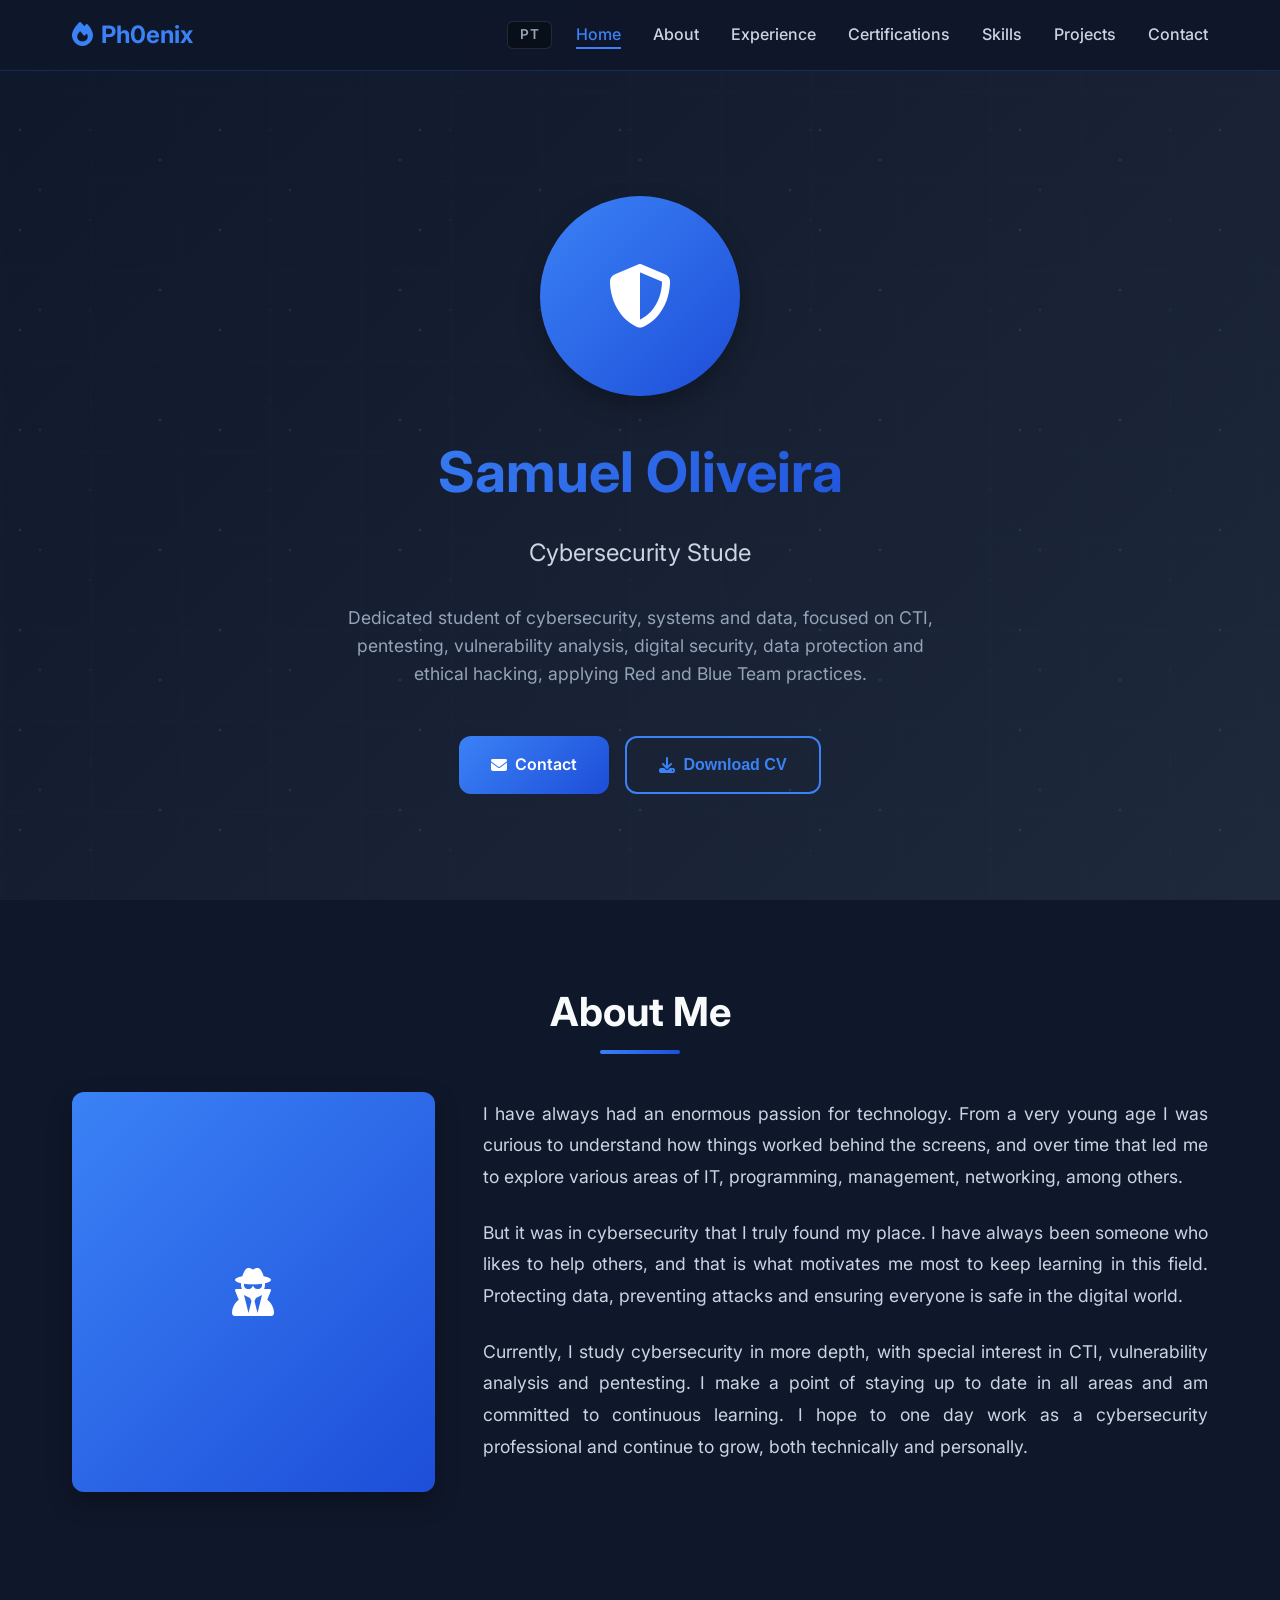
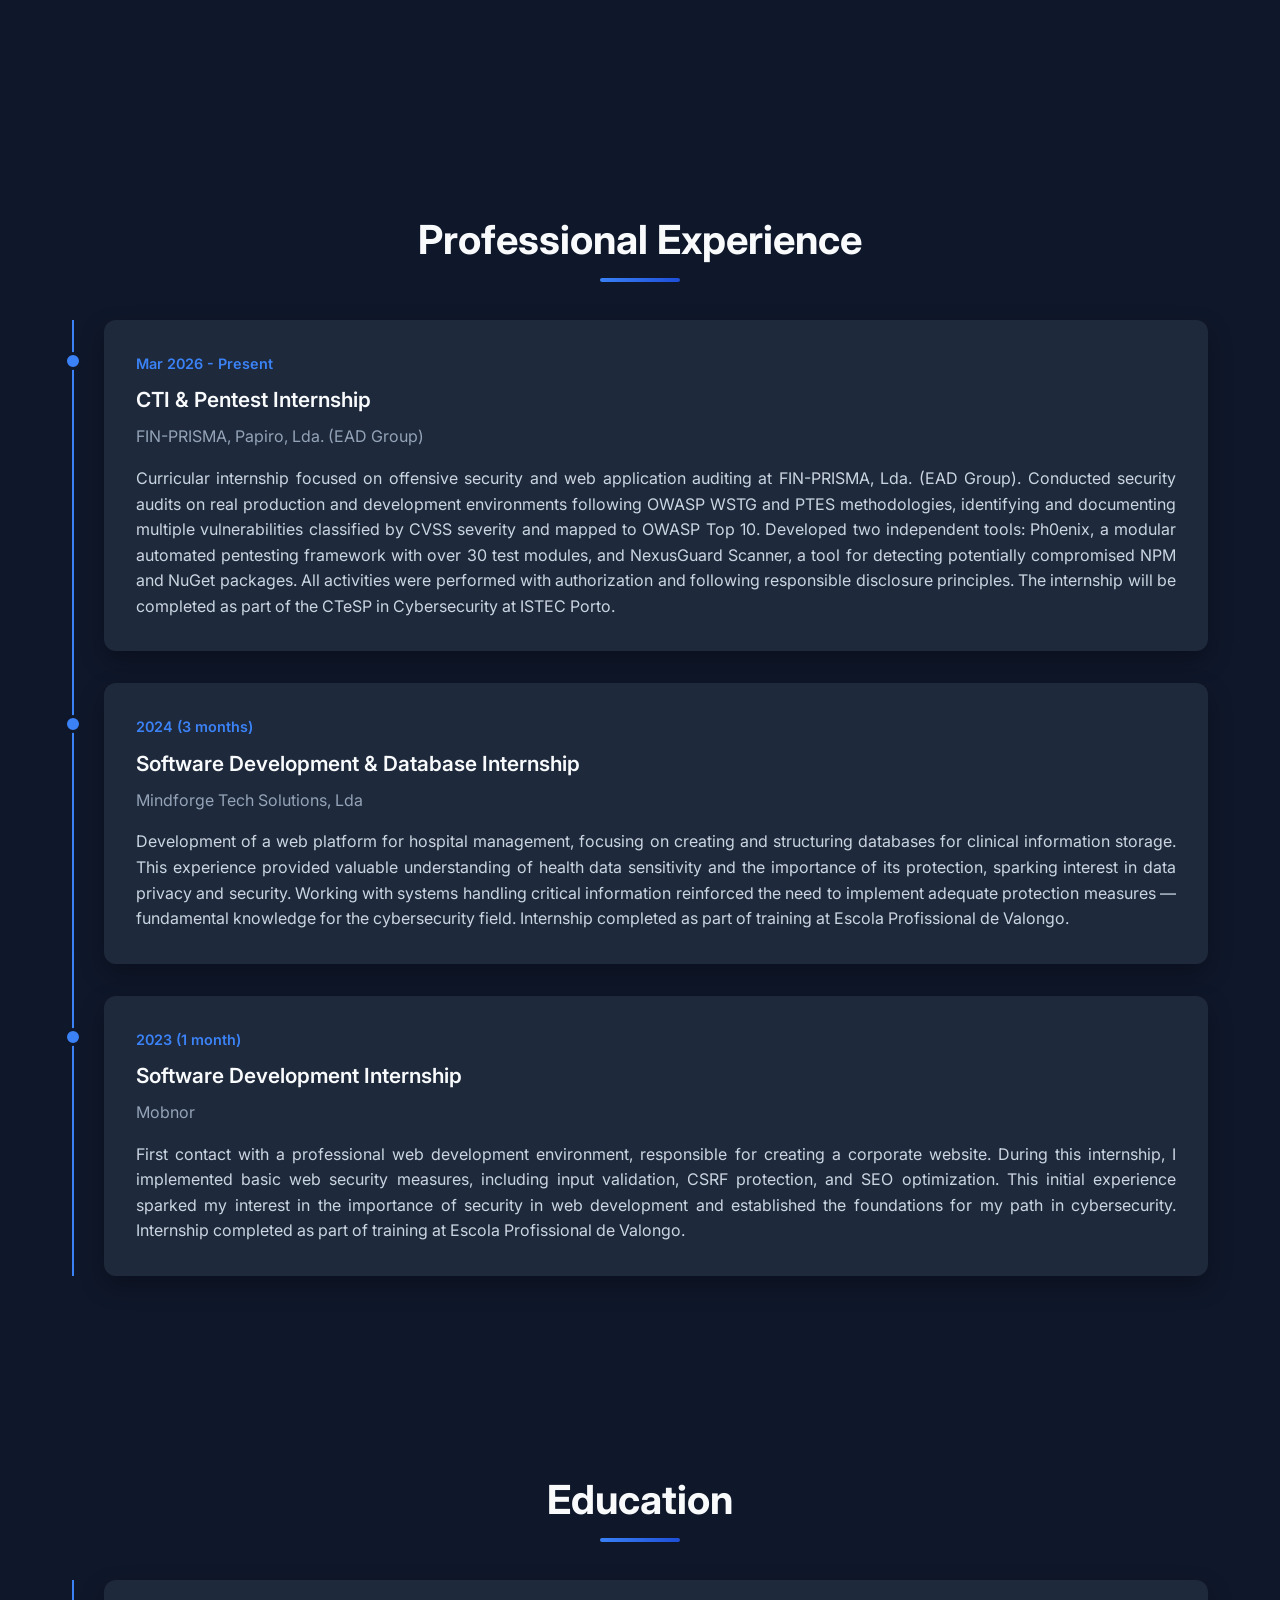
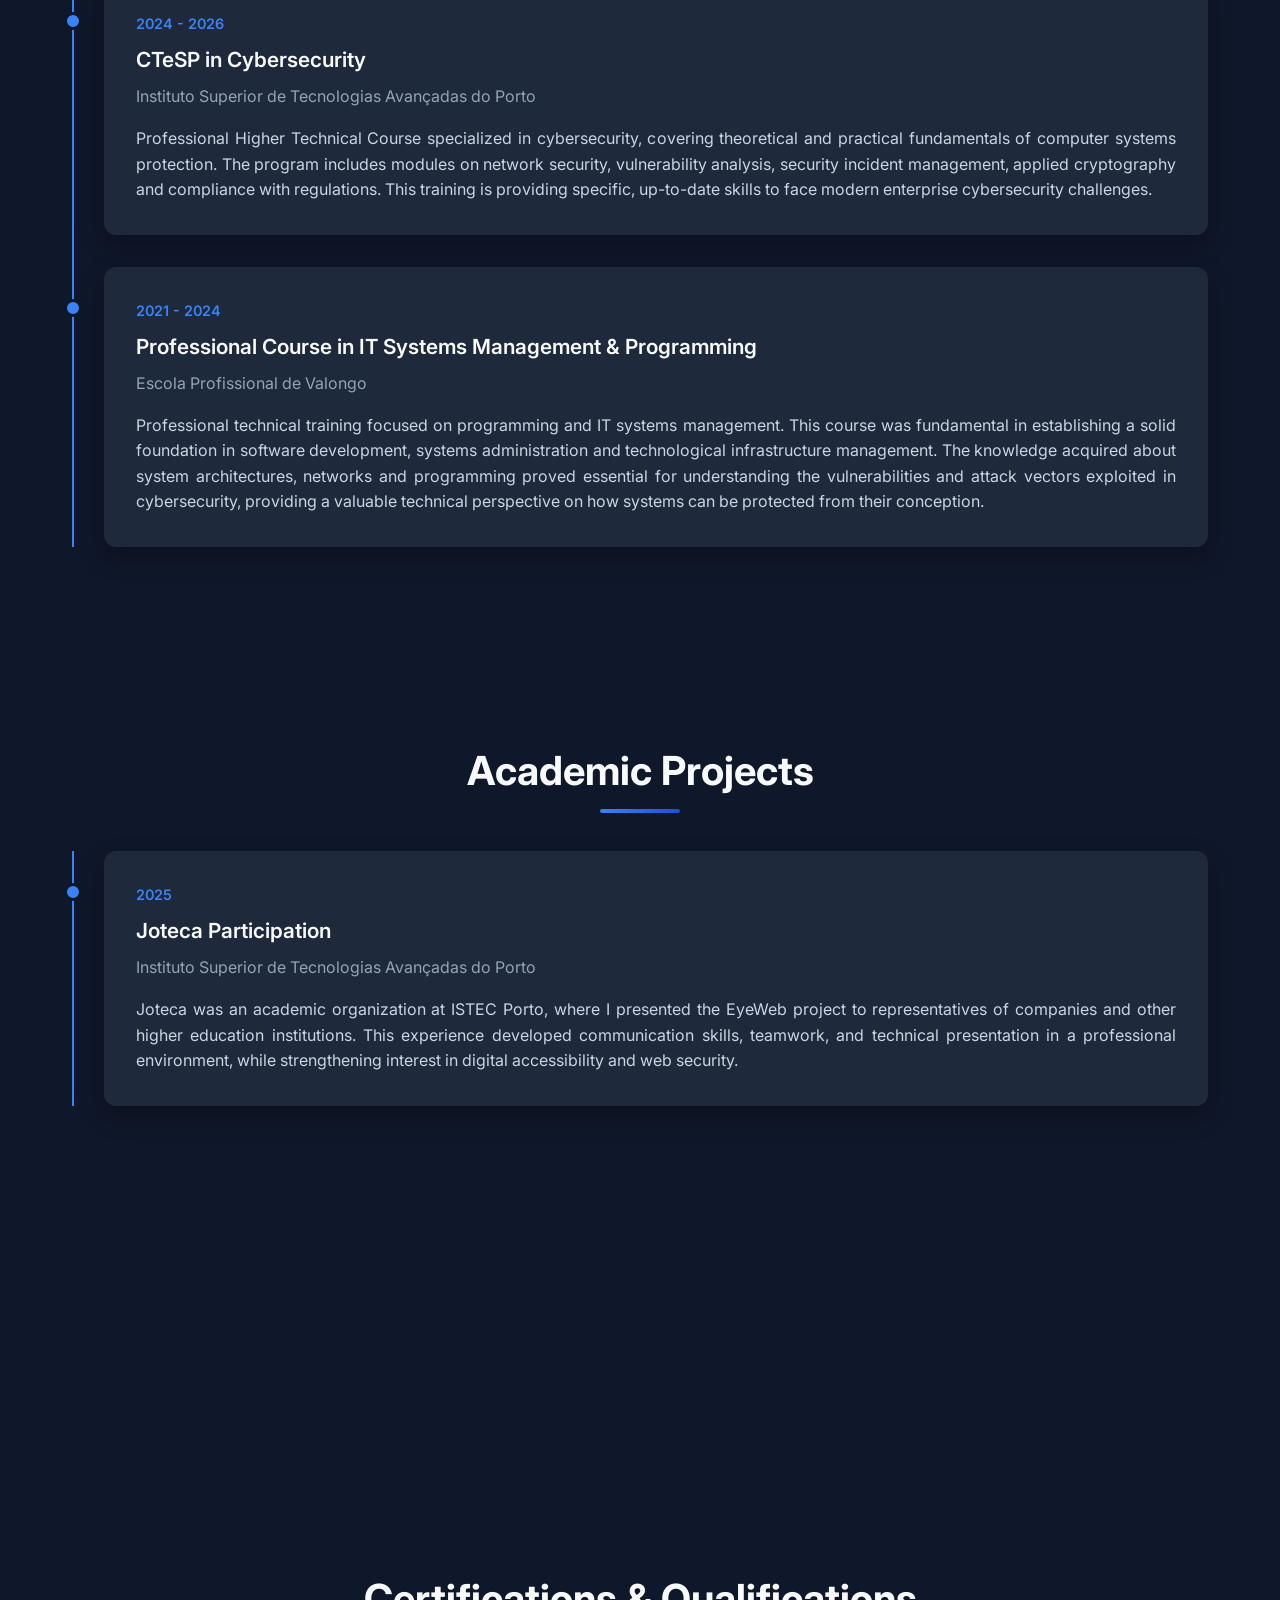
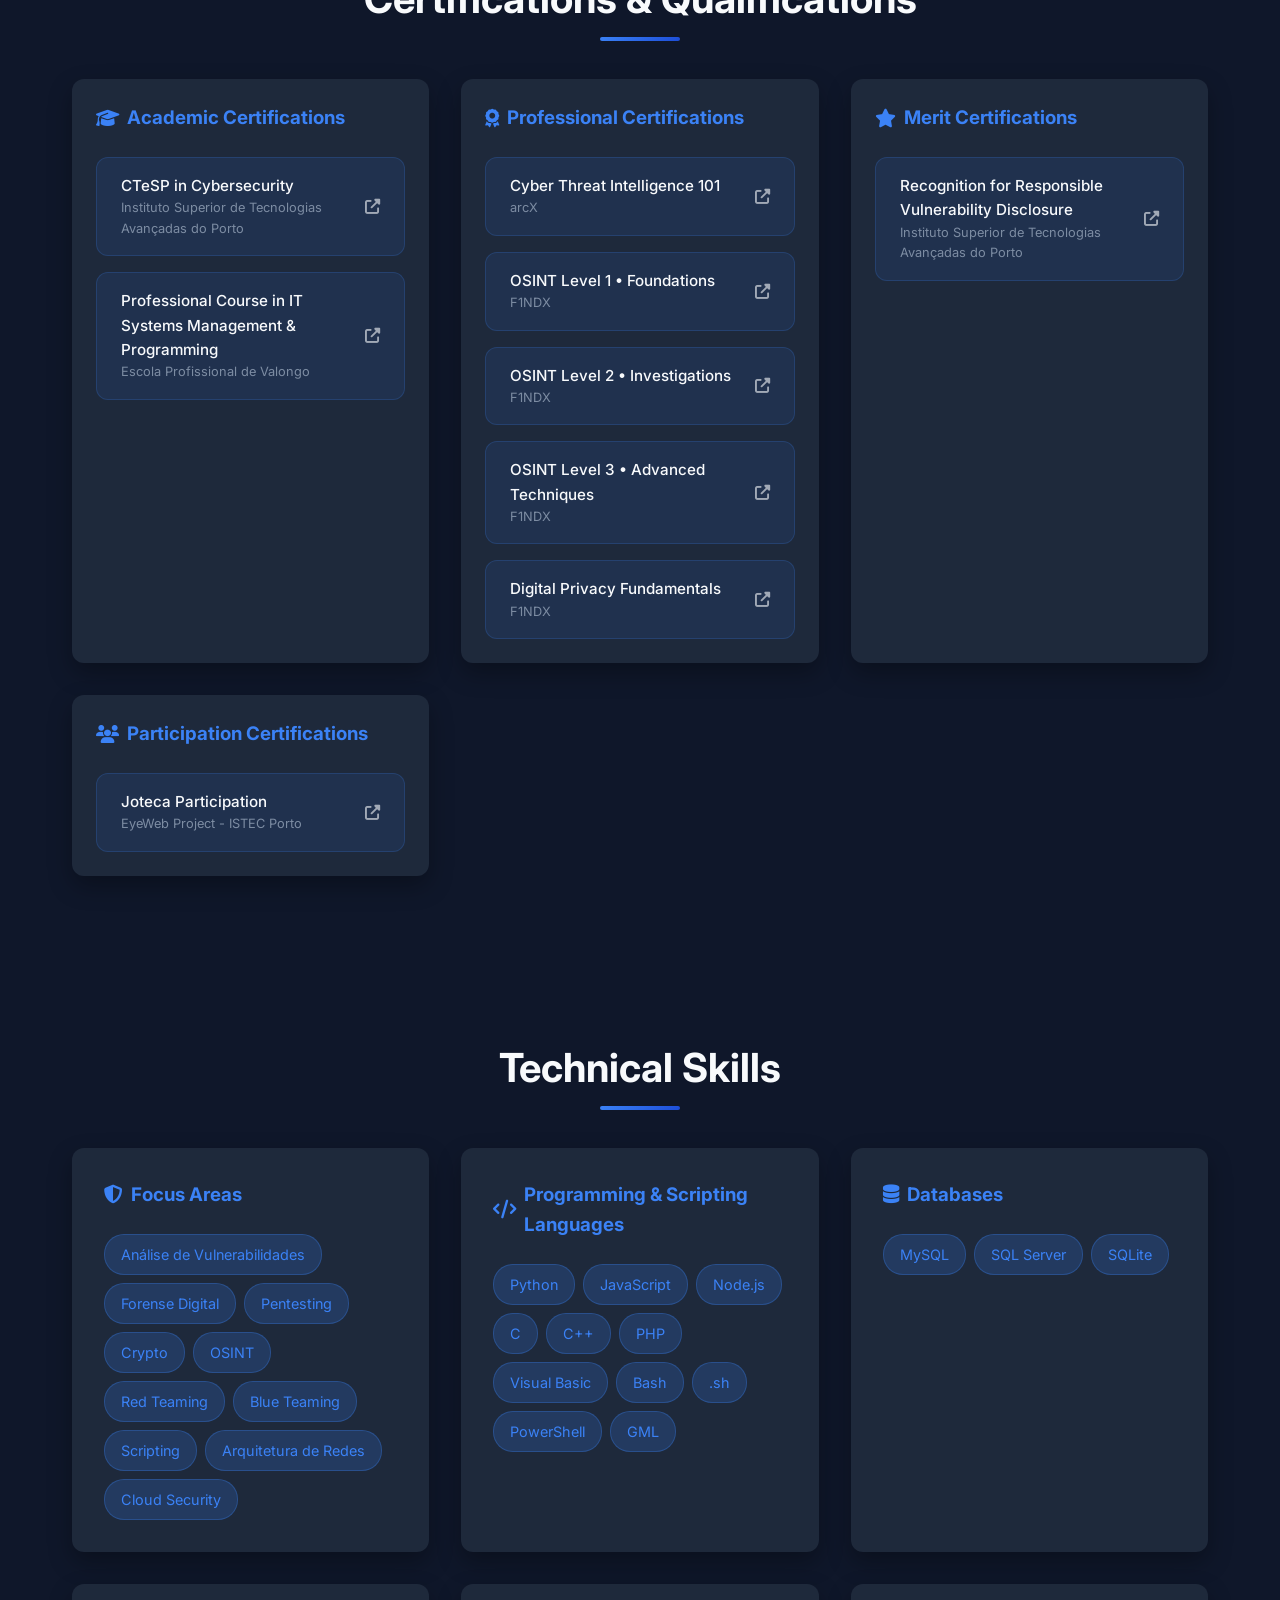
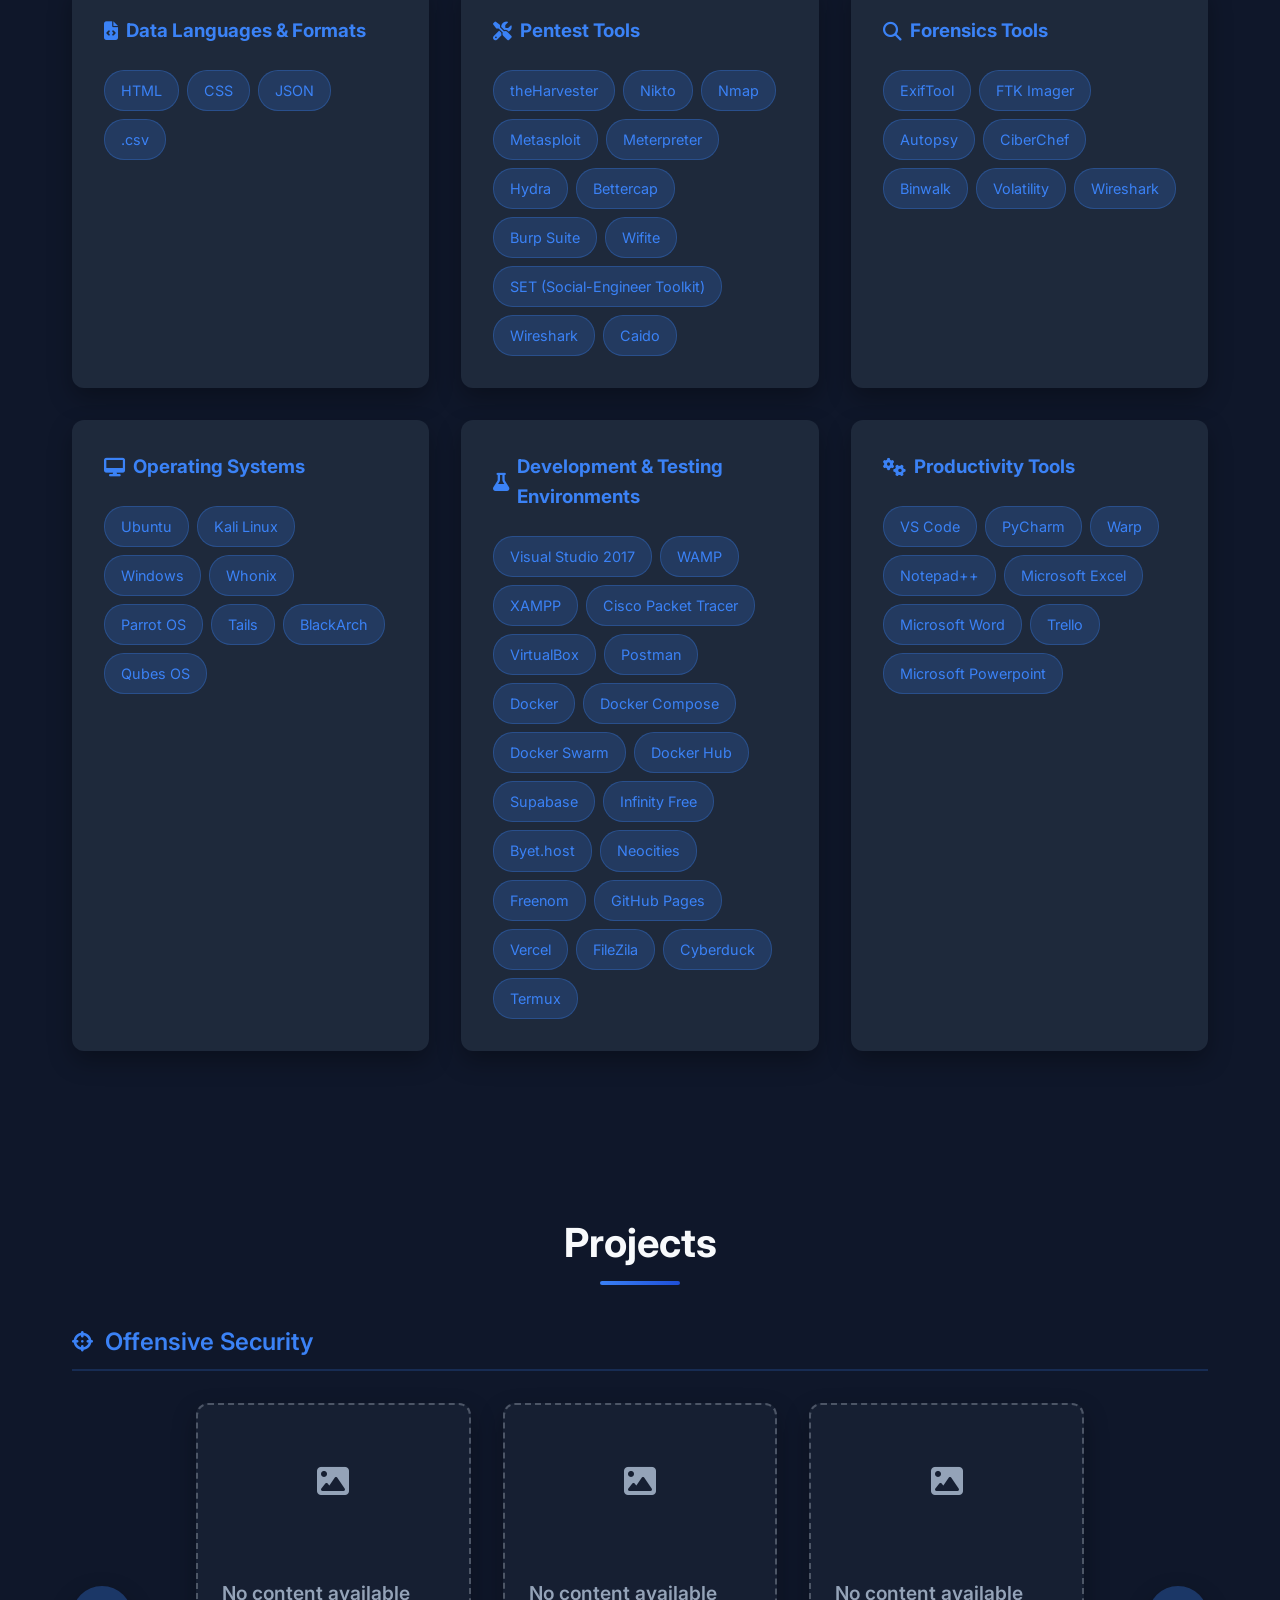
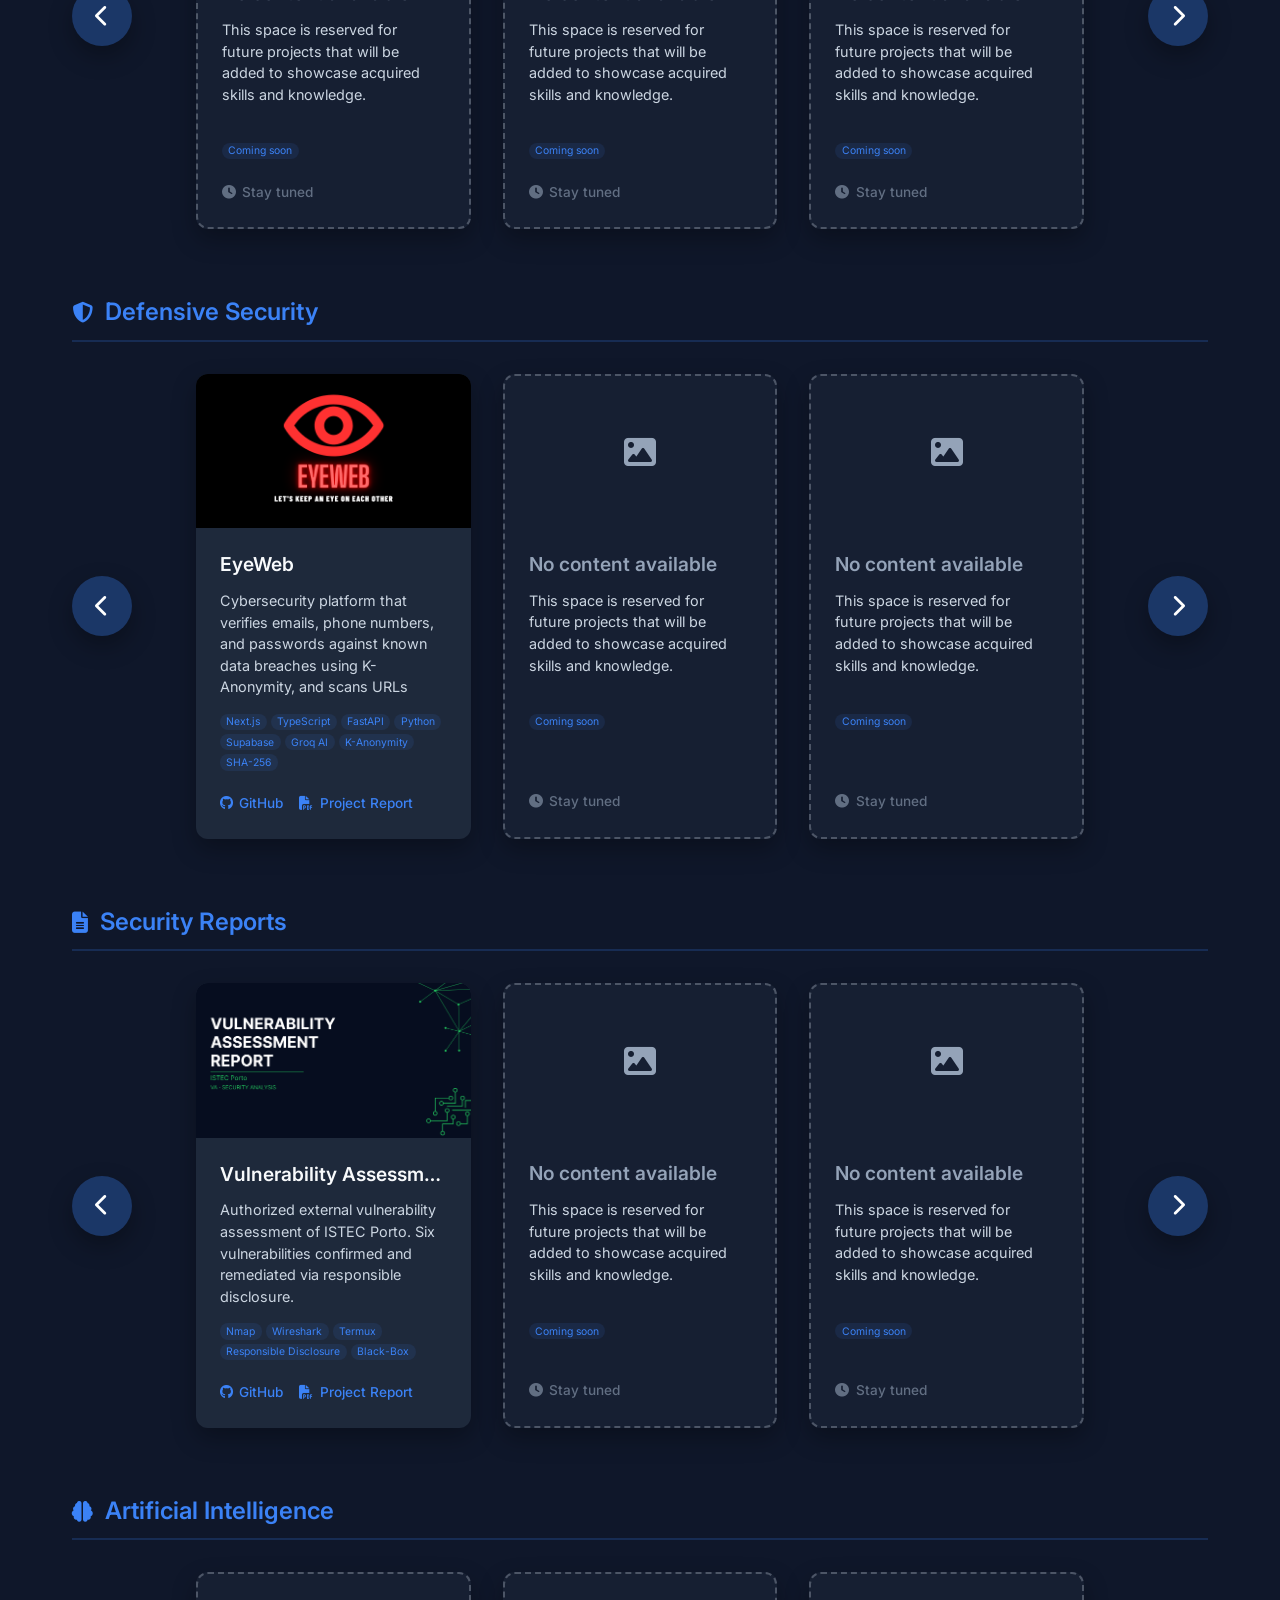
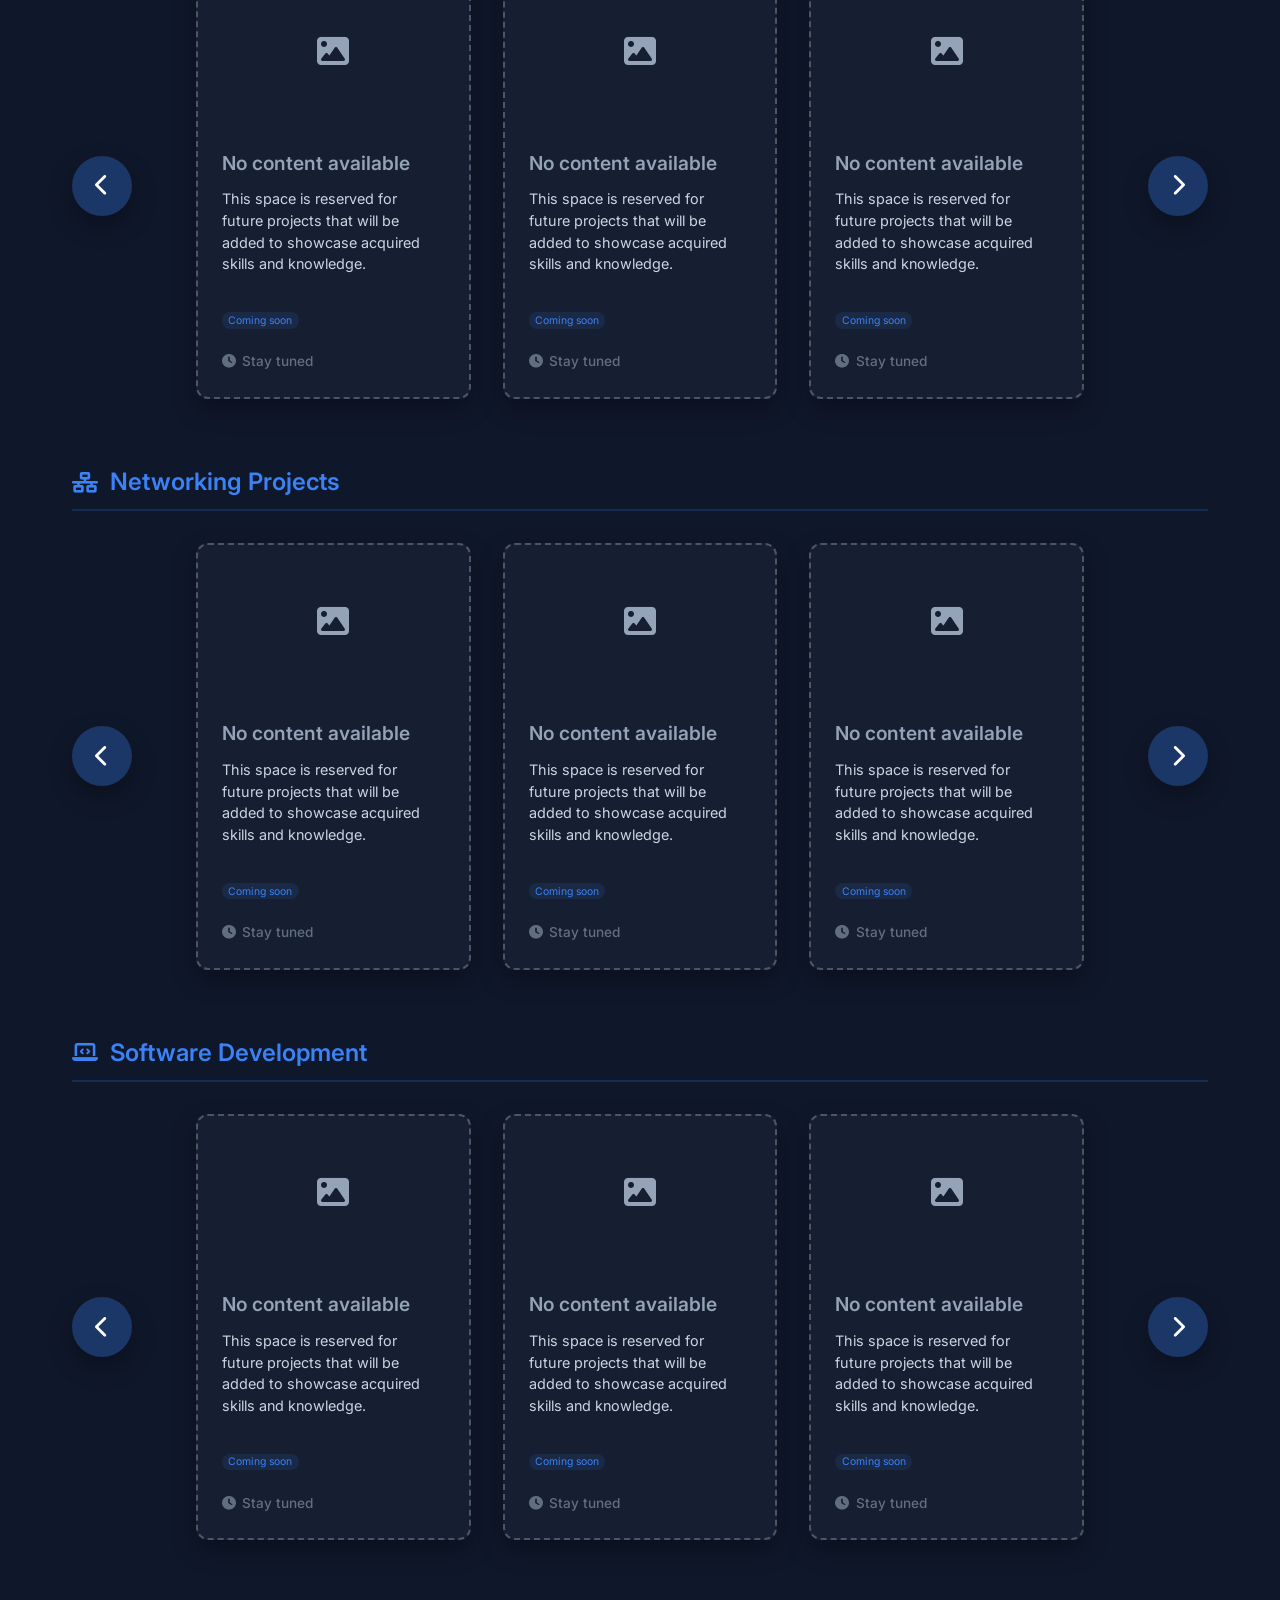
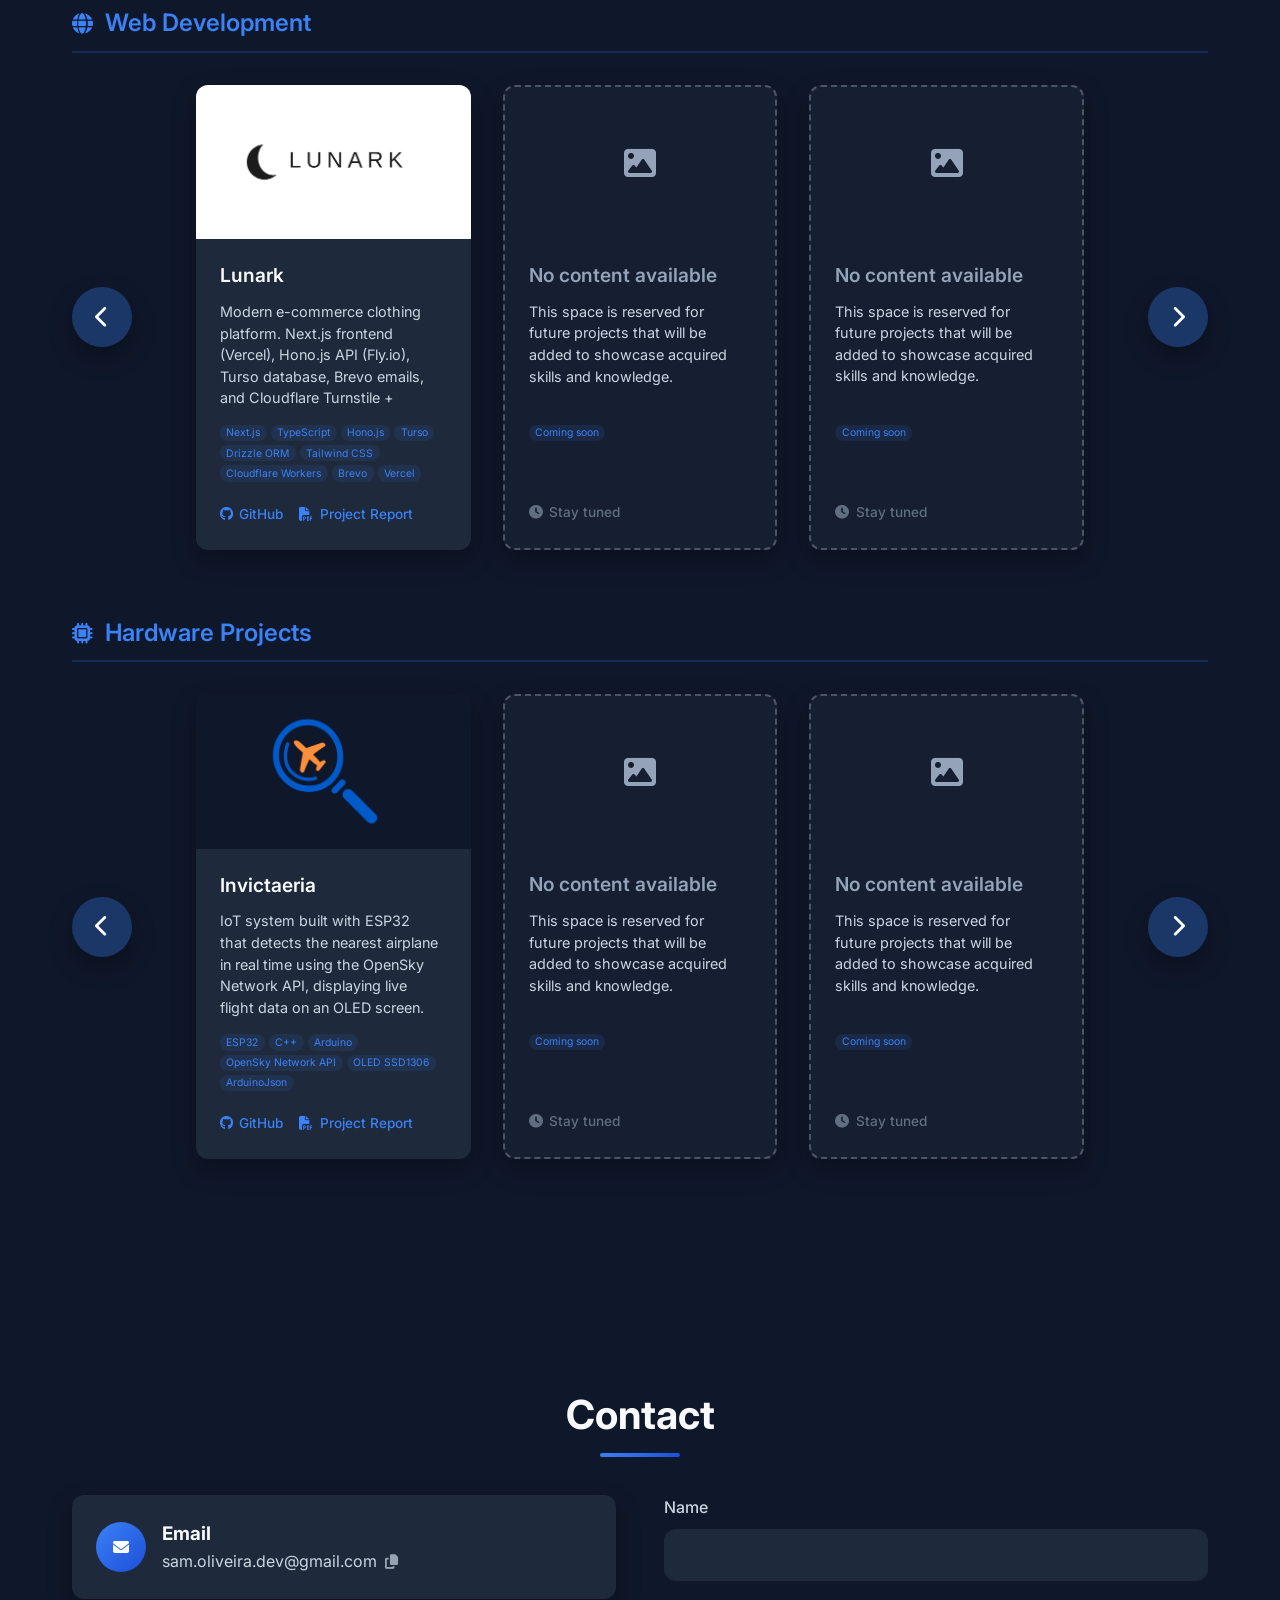
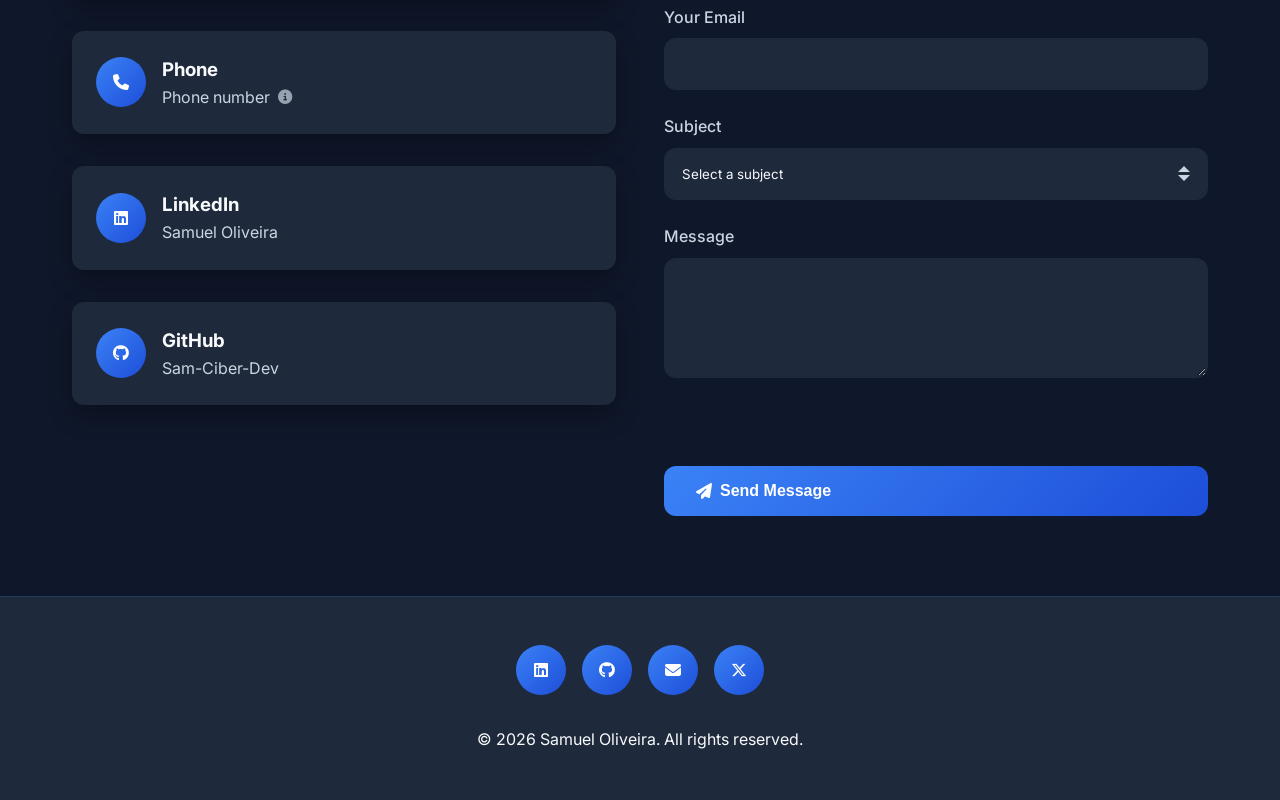
==== commit 9193f964: "Update OSINT cert titles, add X (Twitter) link to footer, refine LinkedIn-displayed title - Rename O" ====
--- a/index.html
+++ b/index.html
@@ -61,7 +61,7 @@
                     "@type": "WebSite",
                     "@id": "https://sam-ciber-dev.github.io/#website",
                     "url": "https://sam-ciber-dev.github.io/",
-                    "name": "Samuel Oliveira — Portfólio",
+                    "name": "Samuel Oliveira Portfólio",
                     "inLanguage": "pt-PT",
                     "description": "Portfólio de Samuel Oliveira, focado em CTI e em Análise de vulnerabilidades. Exibição de projetos com foco em Cibersegurança, CV e certificados."
                 },
@@ -76,7 +76,8 @@
                     "email": "mailto:sam.oliveira.dev@gmail.com",
                     "sameAs": [
                         "https://www.linkedin.com/in/jose-samuel-oliveira/",
-                        "https://github.com/Sam-Ciber-Dev"
+                        "https://github.com/Sam-Ciber-Dev",
+                        "https://x.com/sam_ph0en1x"
                     ],
                     "knowsAbout": [
                         "Cibersegurança", "Cybersecurity", "Pentesting", "Análise de vulnerabilidades",
@@ -85,7 +86,7 @@
                 },
                 {
                     "@type": "WebPage",
-                    "name": "Samuel Oliveira — Portfólio",
+                    "name": "Samuel Oliveira Portfólio",
                     "isPartOf": { "@id": "https://sam-ciber-dev.github.io/#website" },
                     "url": "https://sam-ciber-dev.github.io/",
                     "inLanguage": "pt-PT",
@@ -327,7 +328,7 @@
                         target="_blank" rel="noopener noreferrer"
                         aria-label="Abrir certificado OSINT Level 1 F1NDX em nova aba (PDF)">
                         <div>
-                            <div class="cert-name" data-i18n="certs.prof2.name">OSINT — Fundamentos (Nível 1)</div>
+                            <div class="cert-name" data-i18n="certs.prof2.name">OSINT Level 1 • Foundations</div>
                             <div class="cert-status" data-i18n="certs.prof2.status">F1NDX</div>
                         </div>
                         <i class="fas fa-external-link-alt cert-icon" aria-hidden="true"></i>
@@ -336,7 +337,7 @@
                         target="_blank" rel="noopener noreferrer"
                         aria-label="Abrir certificado OSINT Level 2 F1NDX em nova aba (PDF)">
                         <div>
-                            <div class="cert-name" data-i18n="certs.prof3.name">OSINT — Praticante (Nível 2)</div>
+                            <div class="cert-name" data-i18n="certs.prof3.name">OSINT Level 2 • Investigations</div>
                             <div class="cert-status" data-i18n="certs.prof3.status">F1NDX</div>
                         </div>
                         <i class="fas fa-external-link-alt cert-icon" aria-hidden="true"></i>
@@ -345,7 +346,7 @@
                         target="_blank" rel="noopener noreferrer"
                         aria-label="Abrir certificado OSINT Level 3 F1NDX em nova aba (PDF)">
                         <div>
-                            <div class="cert-name" data-i18n="certs.prof4.name">OSINT — Especialista (Nível 3)</div>
+                            <div class="cert-name" data-i18n="certs.prof4.name">OSINT Level 3 • Advanced Techniques</div>
                             <div class="cert-status" data-i18n="certs.prof4.status">F1NDX</div>
                         </div>
                         <i class="fas fa-external-link-alt cert-icon" aria-hidden="true"></i>
@@ -801,6 +802,9 @@
                 <span class="copy-text social-link" data-copy="sam.oliveira.dev@gmail.com" style="cursor: pointer;" aria-label="Copiar email para a área de transferência" role="button" tabindex="0">
                     <i class="fas fa-envelope" aria-hidden="true"></i>
                 </span>
+                <a href="https://x.com/sam_ph0en1x" target="_blank" rel="noopener noreferrer" class="social-link" aria-label="X (Twitter) de Samuel Oliveira">
+                    <i class="fab fa-x-twitter" aria-hidden="true"></i>
+                </a>
             </div>
             <p>&copy; 2026 Samuel Oliveira. <span data-i18n="footer.rights">Todos os direitos reservados.</span></p>
         </div>
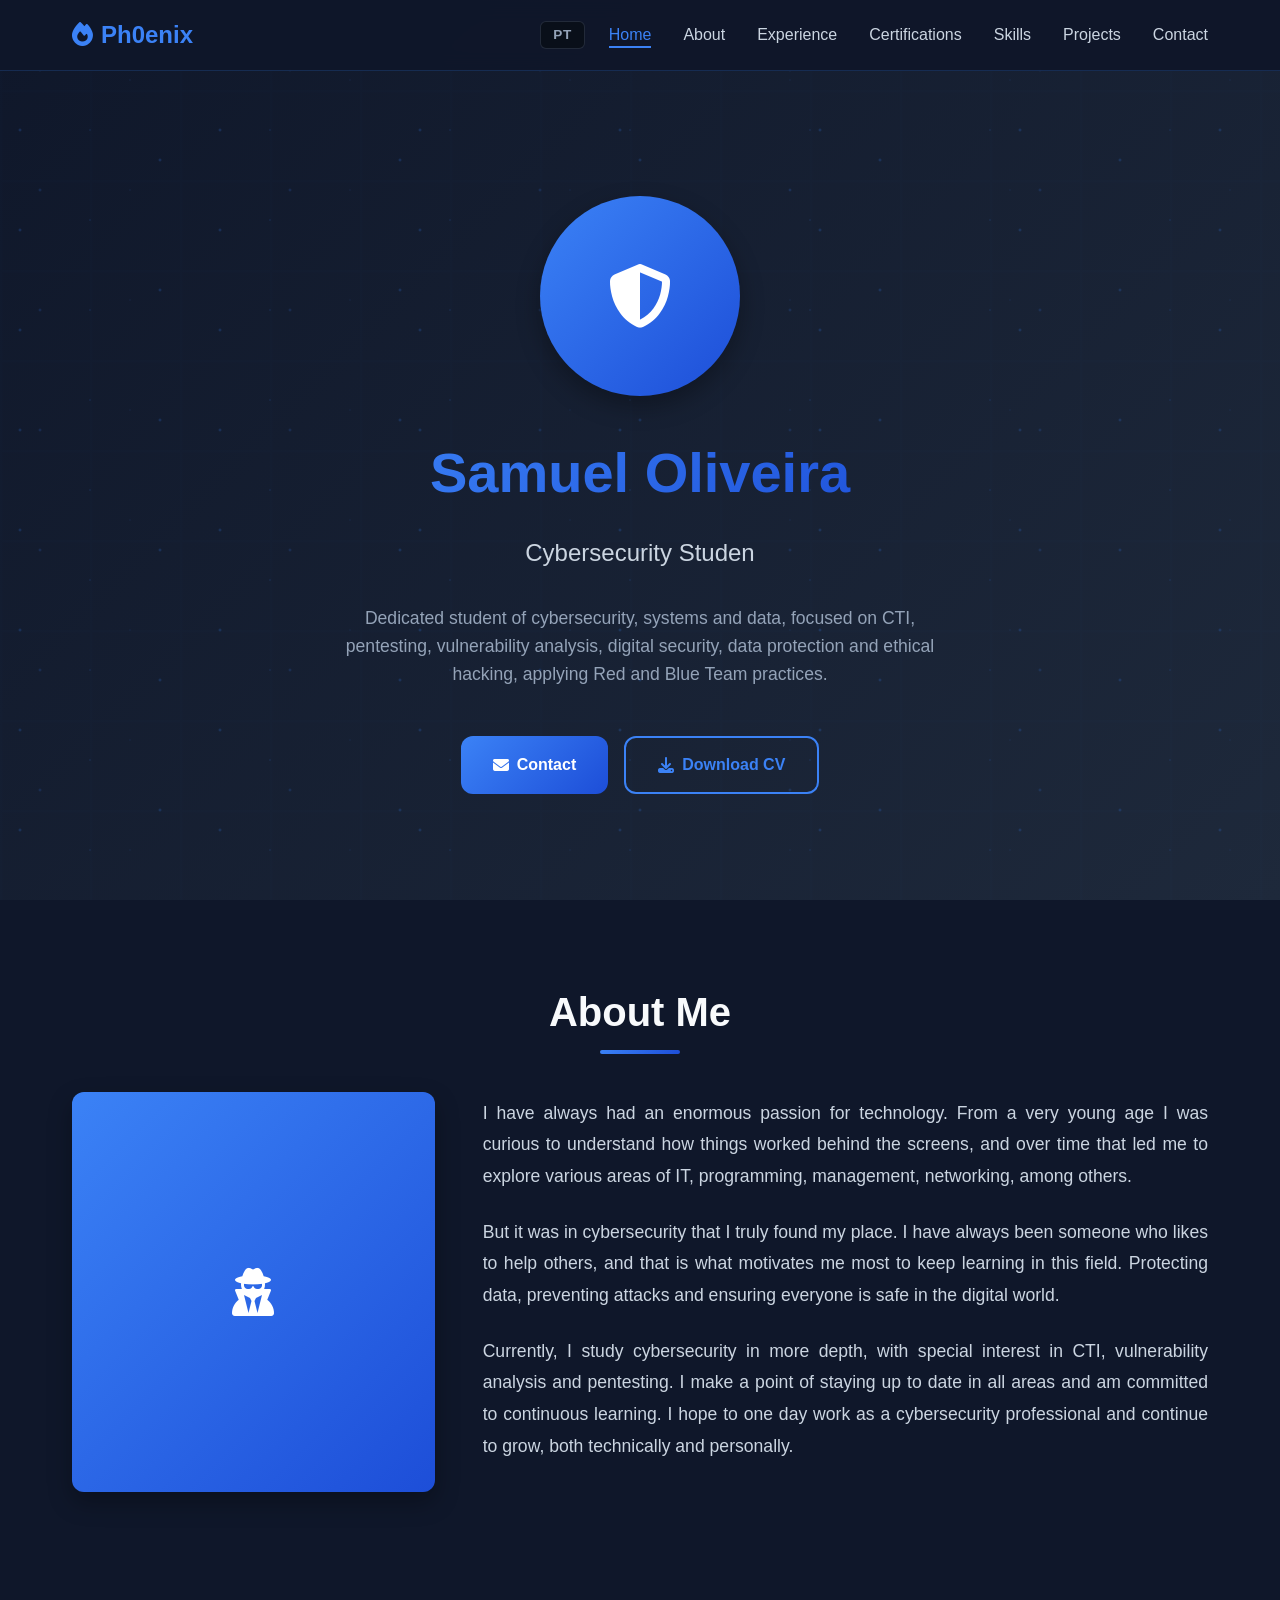
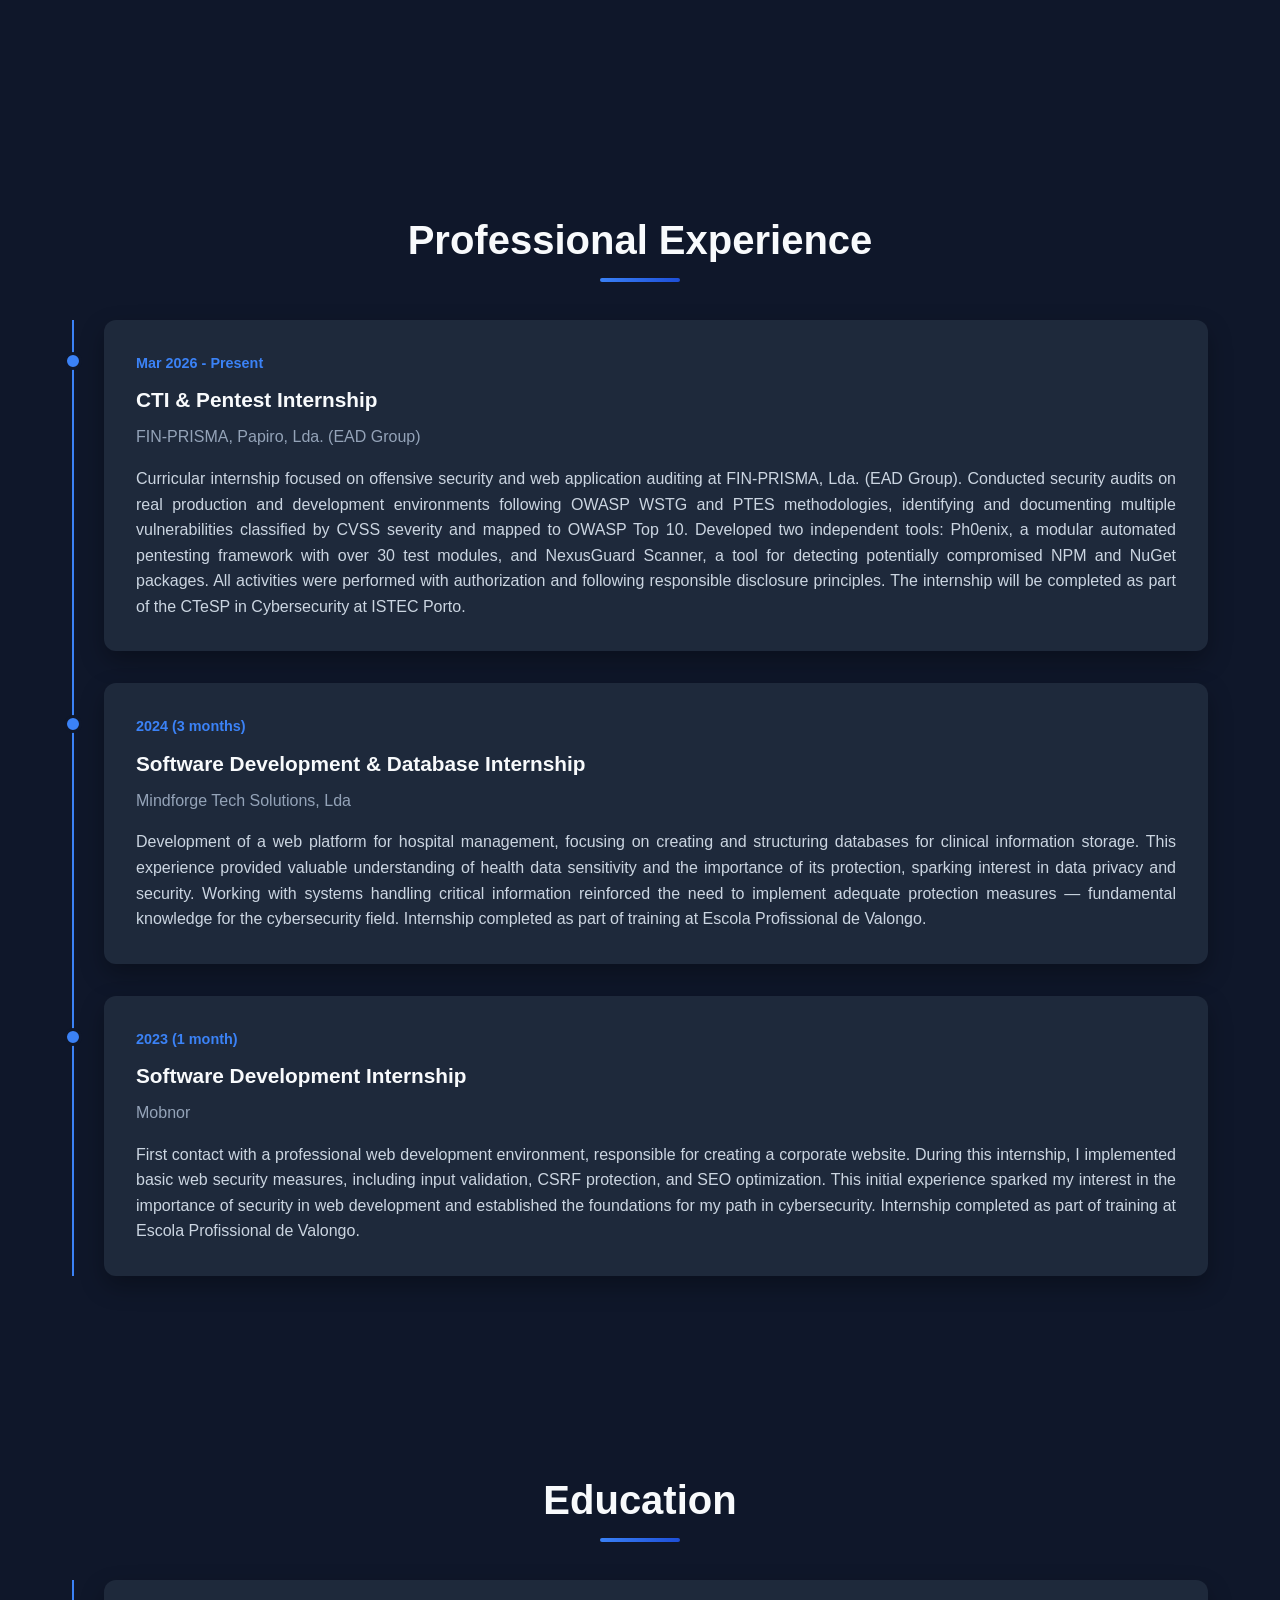
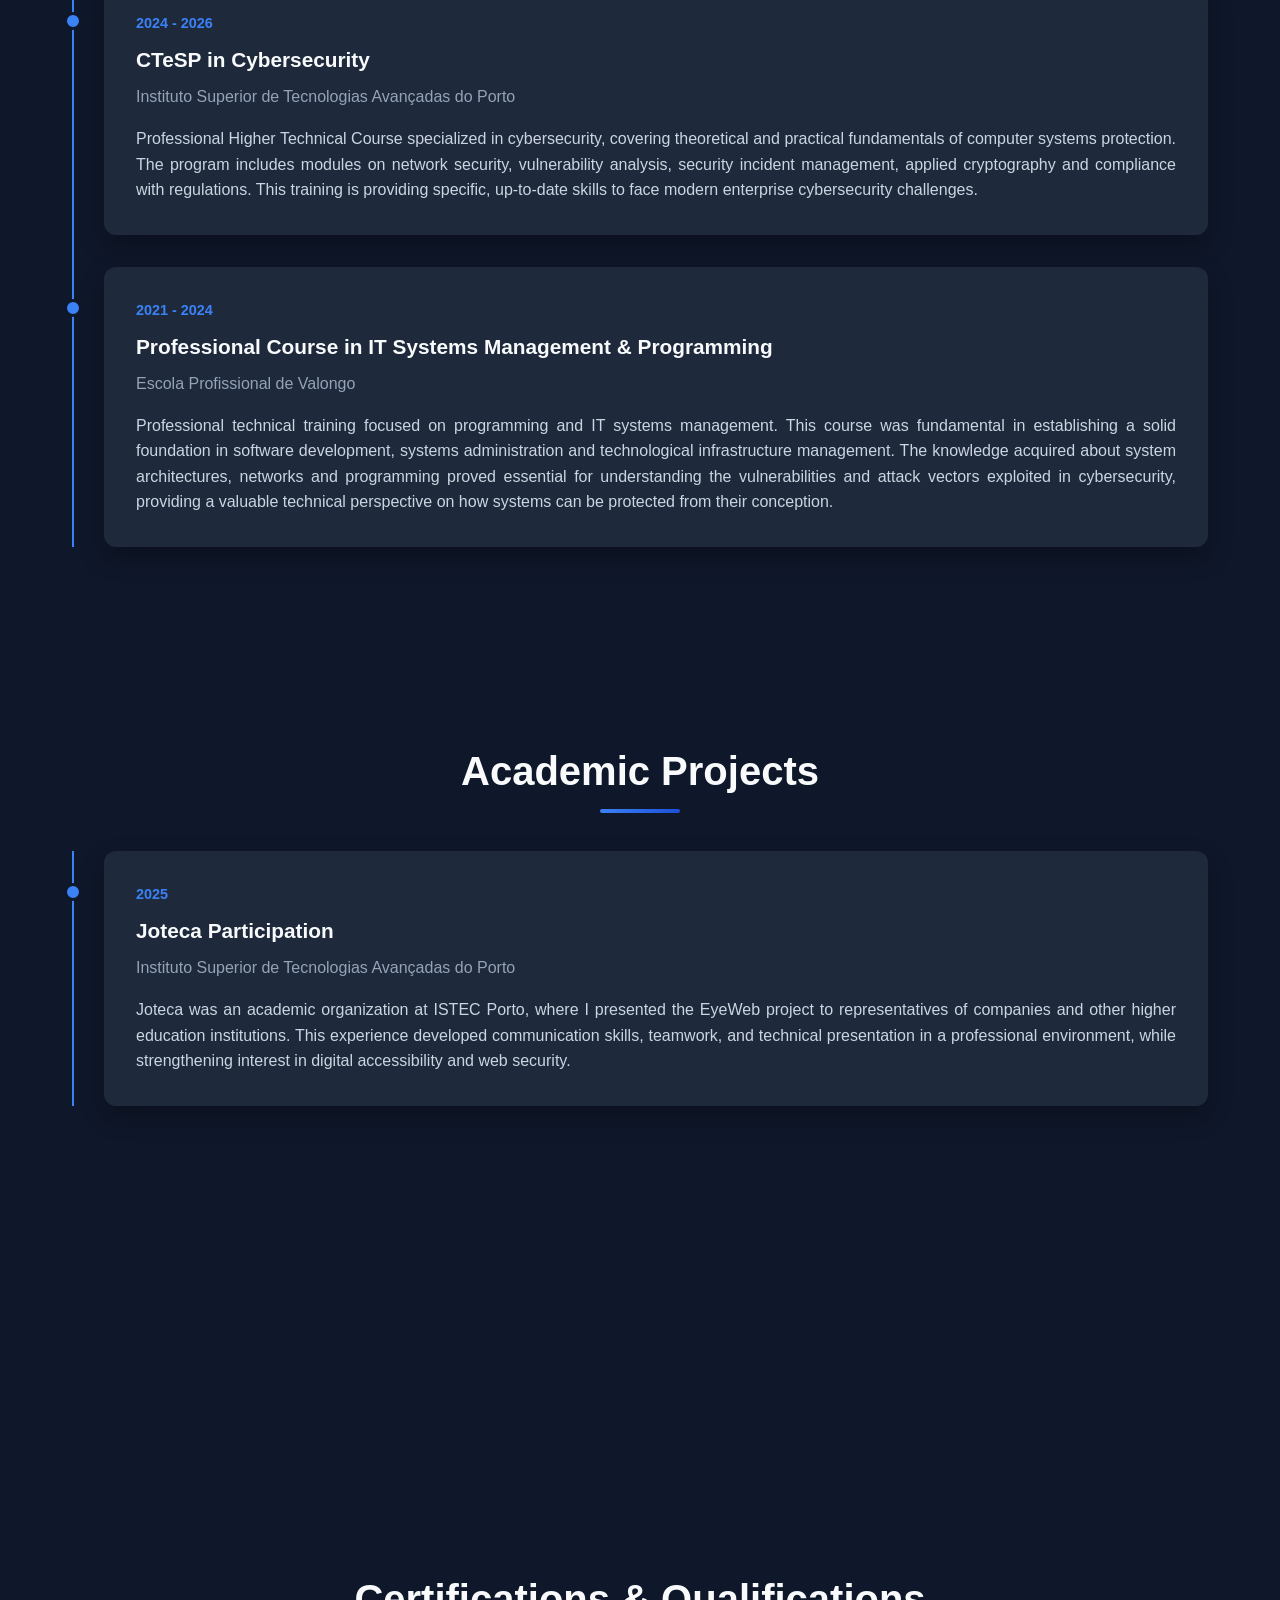
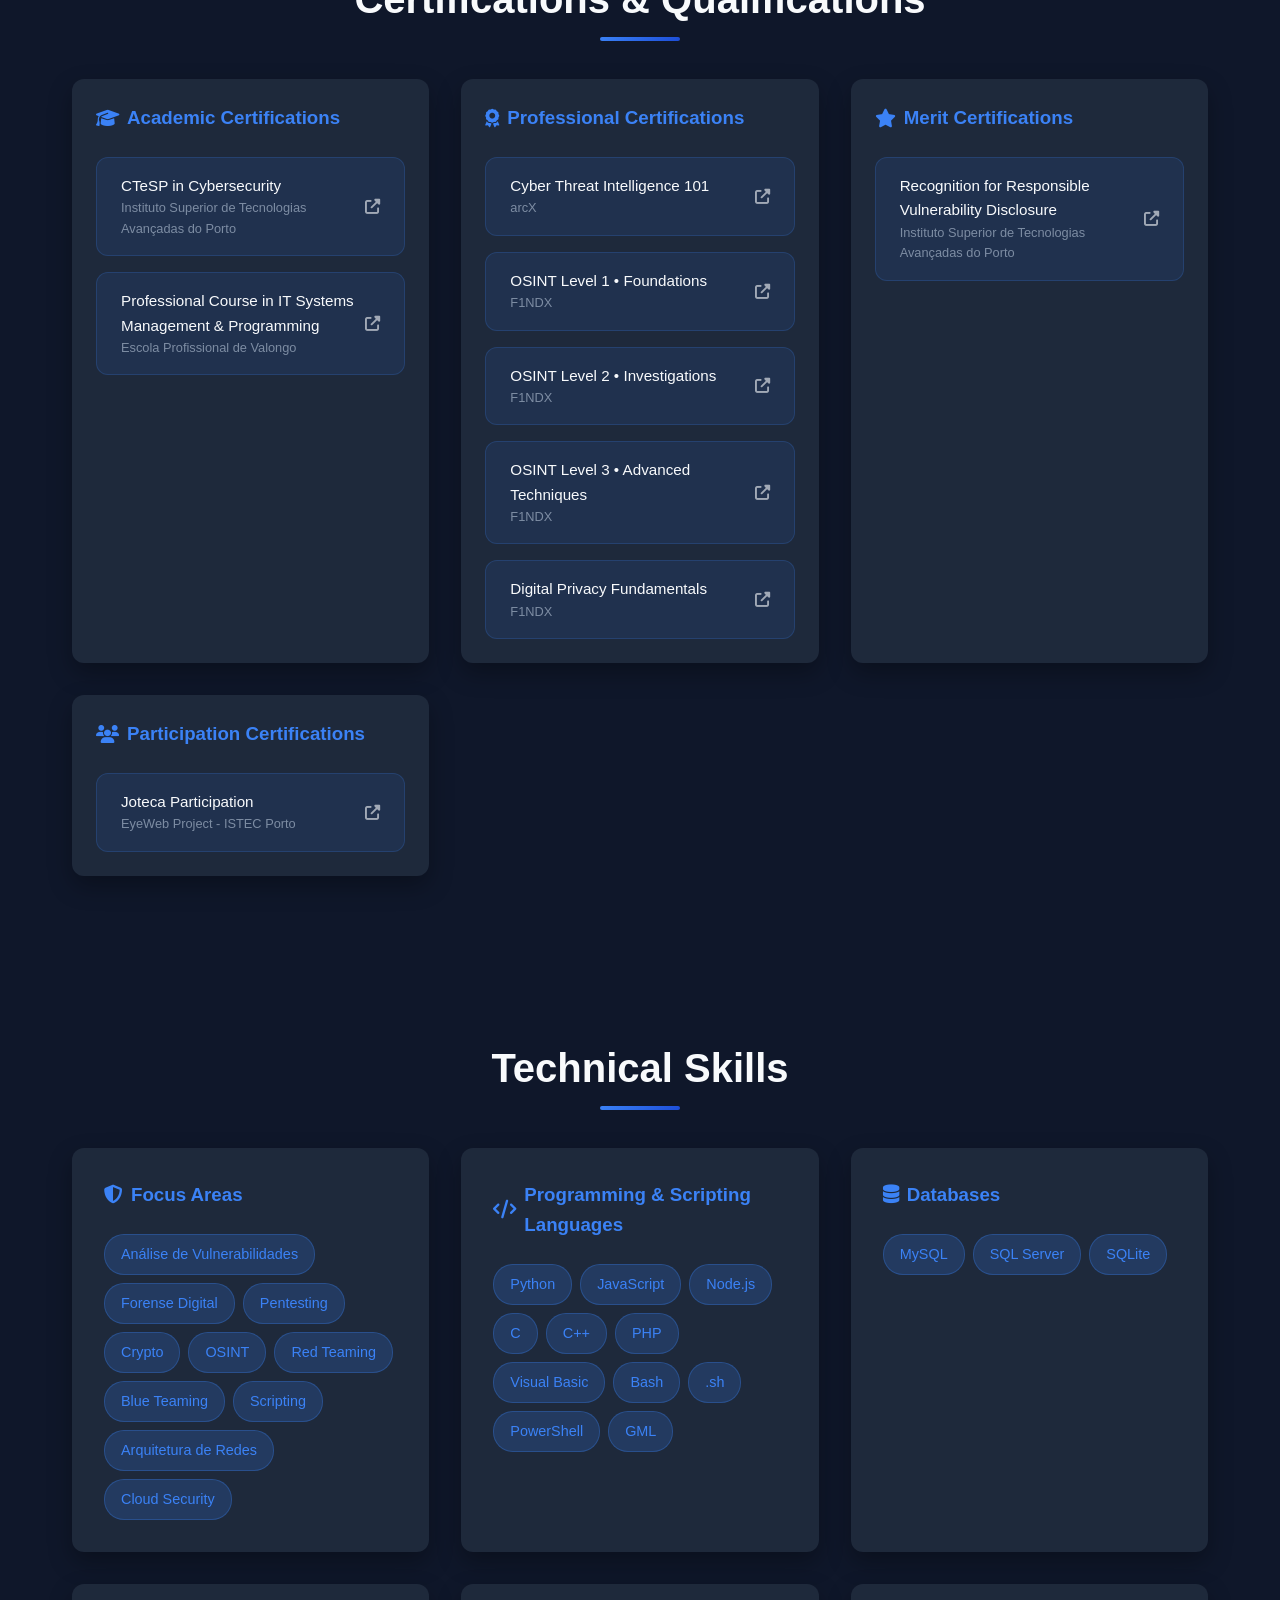
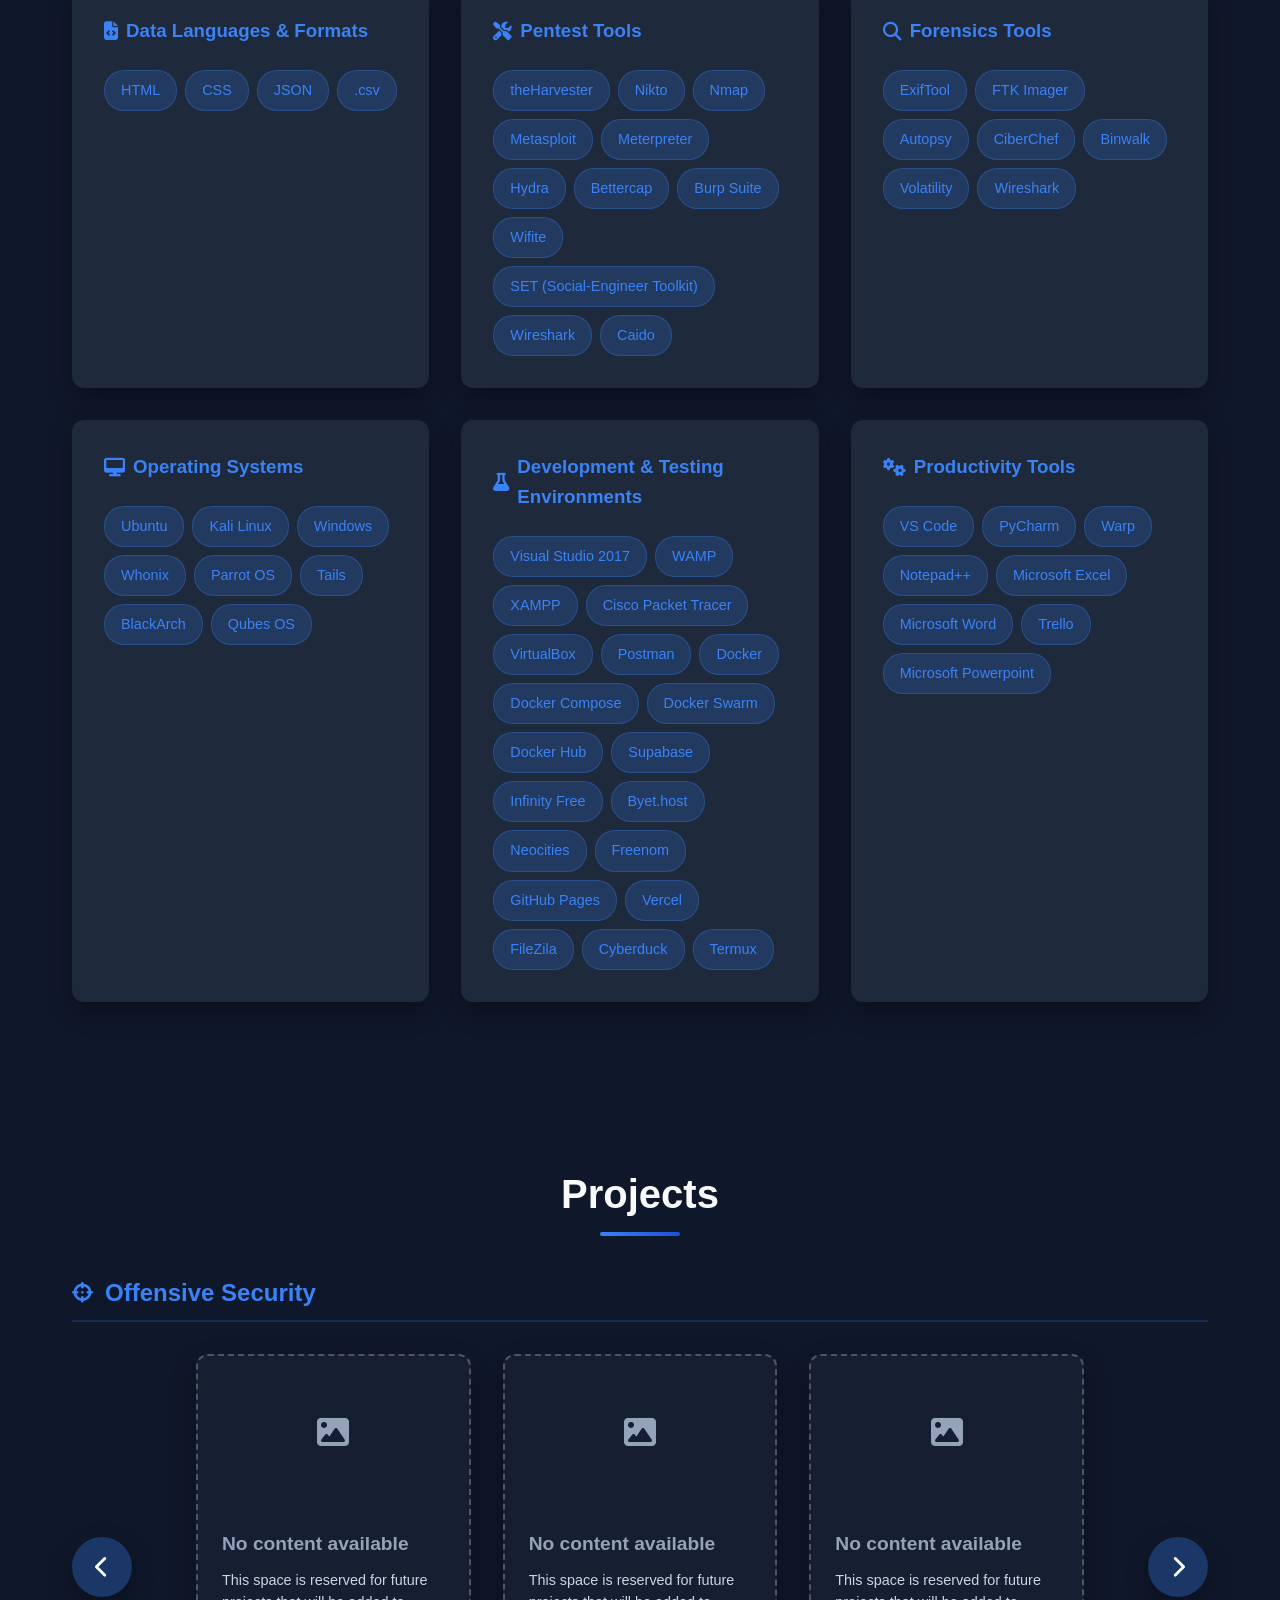
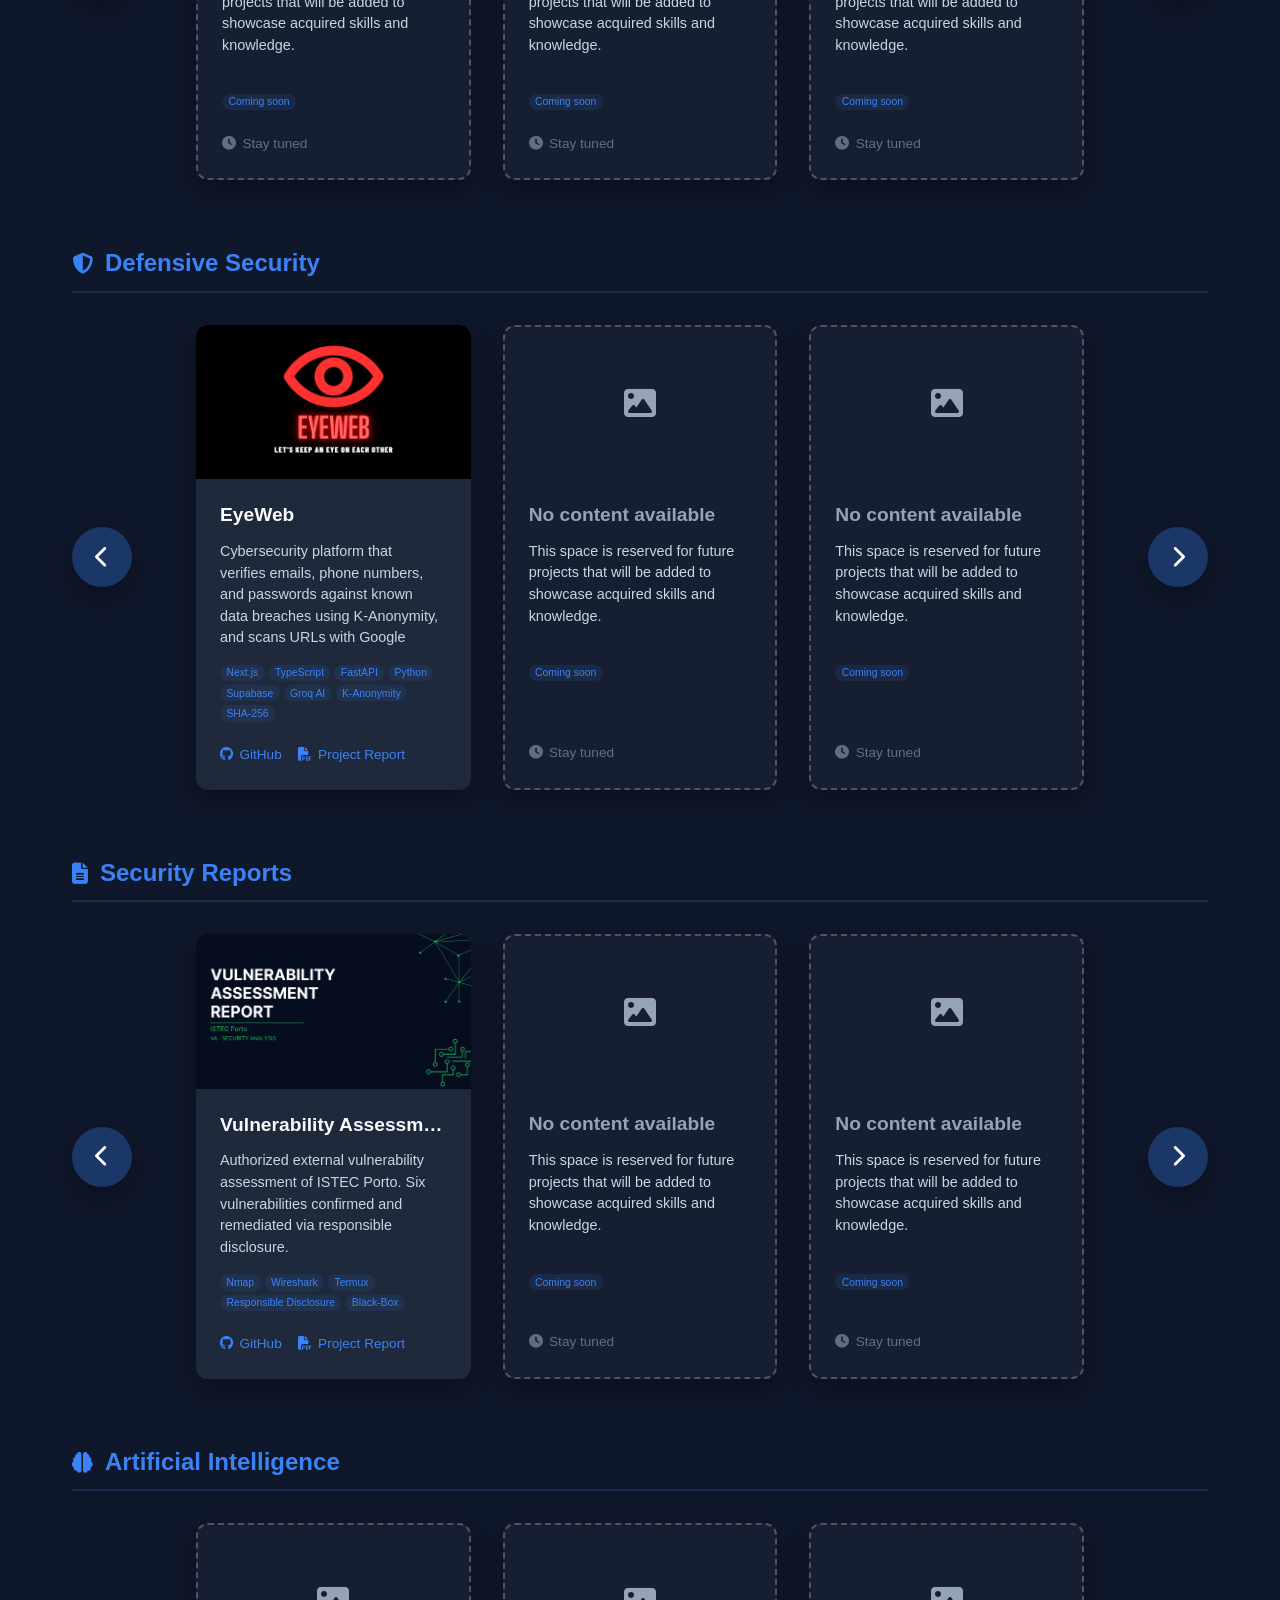
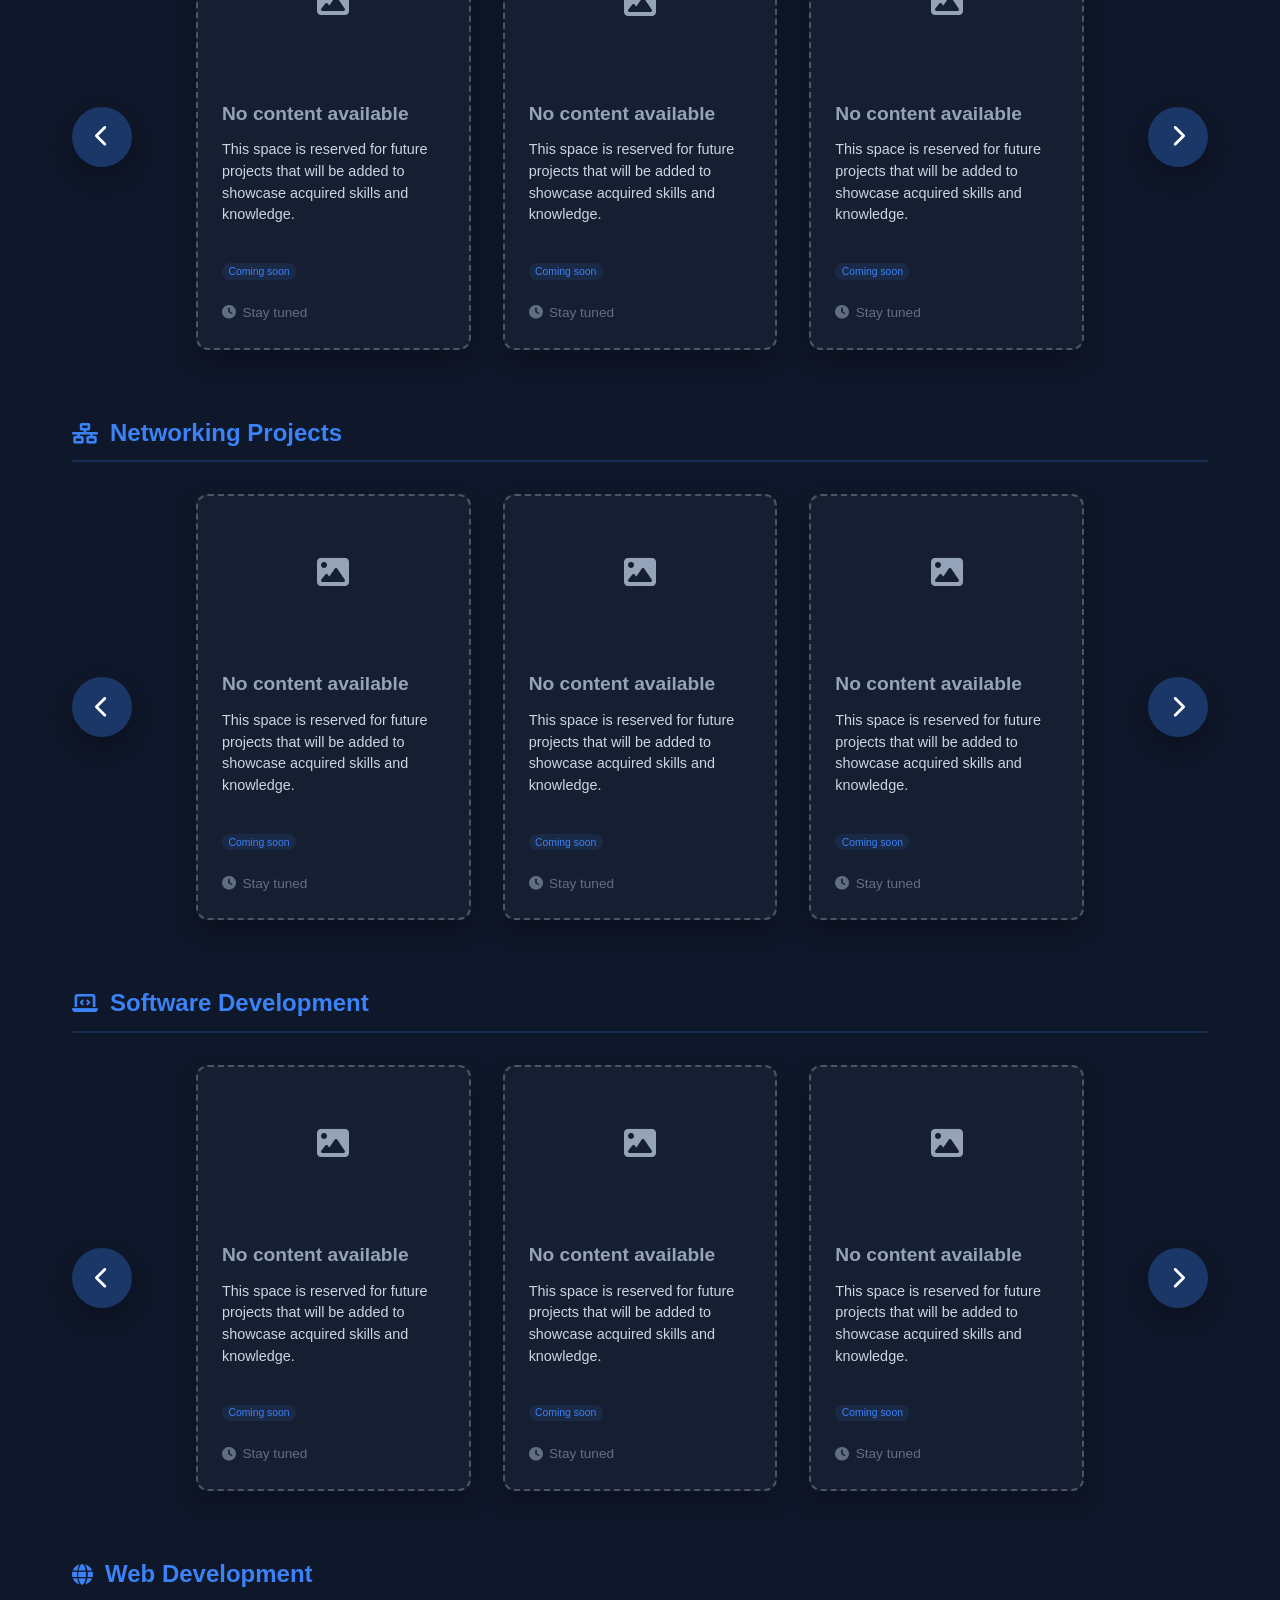
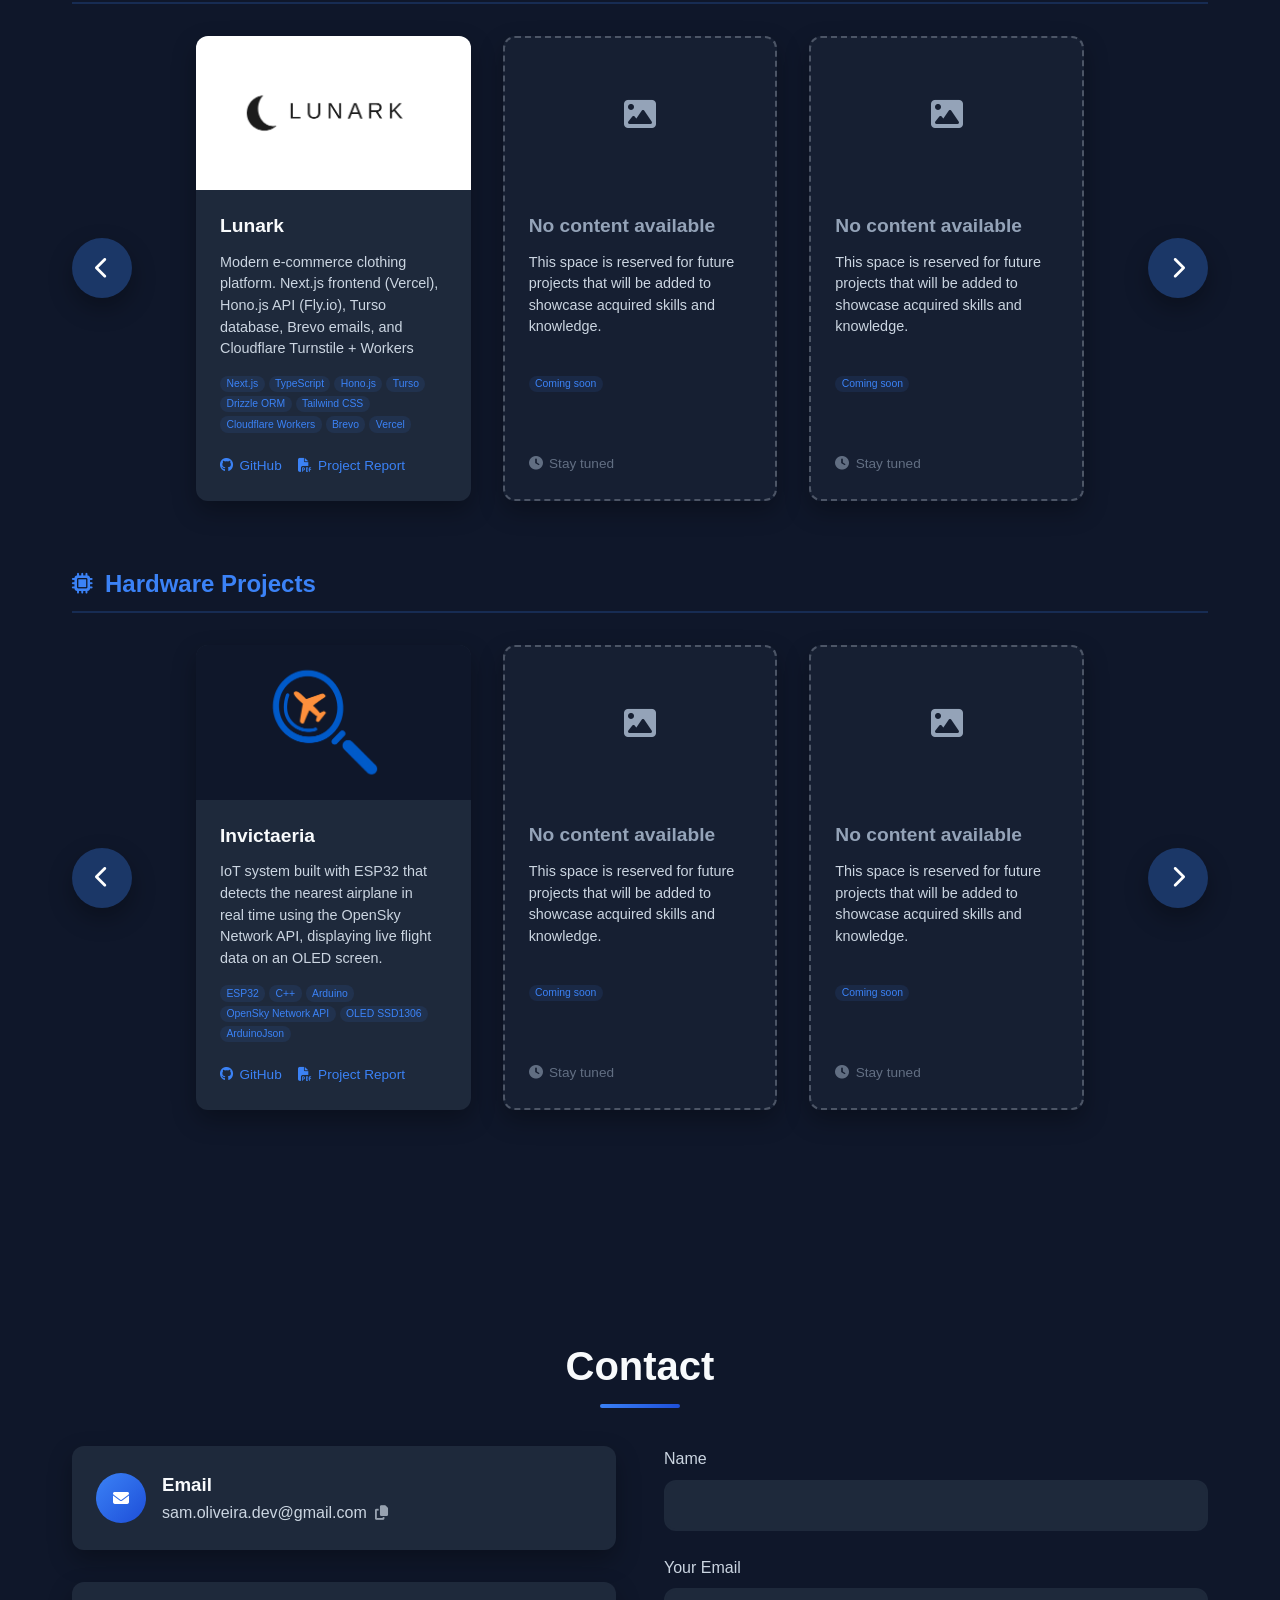
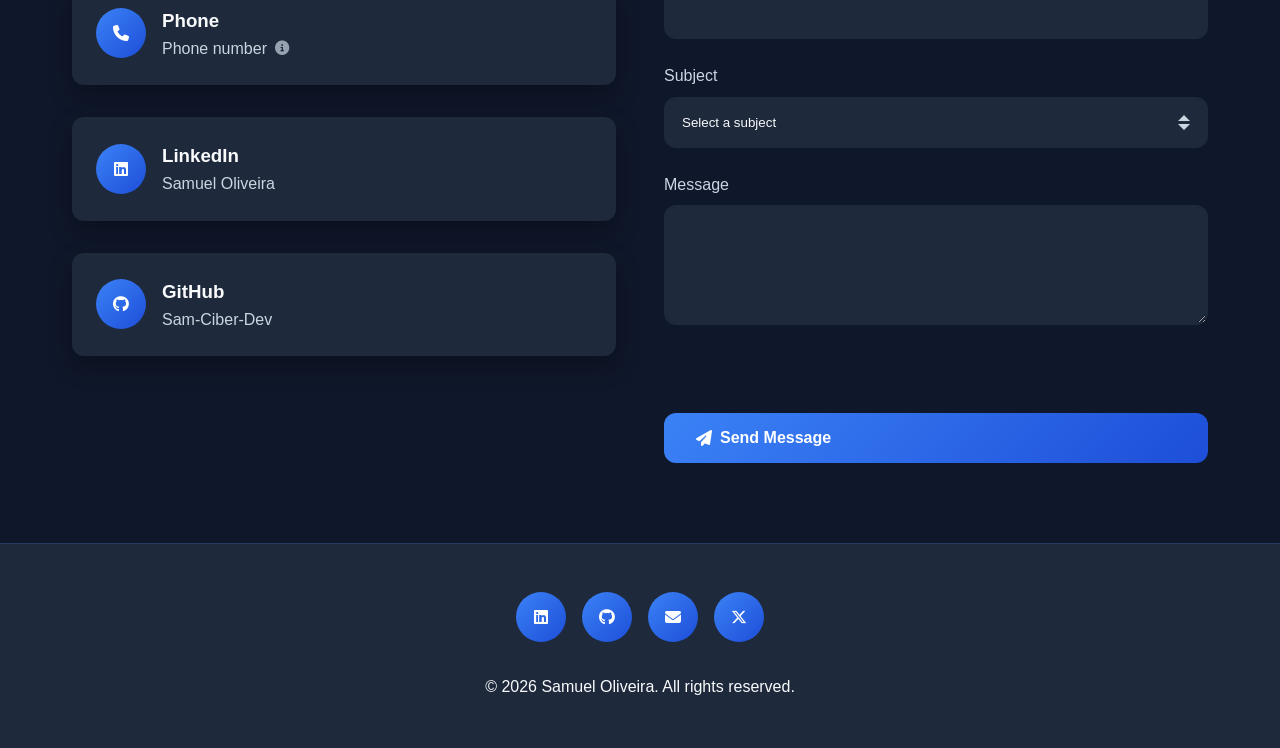
==== commit 496a6fd5: "Add defense-in-depth security headers, SRI, extra honeypots, and richer JSON-LD Security: - Add SHA-" ====
--- a/index.html
+++ b/index.html
@@ -18,6 +18,14 @@
         <meta name="author" content="Samuel Oliveira">
         <meta name="robots" content="index, follow, max-image-preview:large, max-snippet:-1, max-video-preview:-1">
         <meta name="theme-color" content="#0b1220">
+
+        <!-- Security headers (defense-in-depth via meta http-equiv, since GitHub Pages doesn't allow custom HTTP headers) -->
+        <meta http-equiv="Content-Security-Policy" content="default-src 'self'; script-src 'self' 'unsafe-inline' https://cdnjs.cloudflare.com https://challenges.cloudflare.com; style-src 'self' 'unsafe-inline' https://fonts.googleapis.com https://cdnjs.cloudflare.com; font-src 'self' https://fonts.gstatic.com https://cdnjs.cloudflare.com data:; img-src 'self' data: https:; connect-src 'self' https://contact-shield.sam-oliveira-dev.workers.dev https://challenges.cloudflare.com; frame-src https://challenges.cloudflare.com; frame-ancestors 'none'; base-uri 'self'; form-action 'self' https://contact-shield.sam-oliveira-dev.workers.dev; object-src 'none'; upgrade-insecure-requests">
+        <meta name="referrer" content="strict-origin-when-cross-origin">
+        <meta http-equiv="X-Content-Type-Options" content="nosniff">
+
+        <!-- Bing Webmaster Tools verification (substitui o content abaixo pelo código dado em https://www.bing.com/webmasters) -->
+        <!-- <meta name="msvalidate.01" content="COLAR-AQUI-O-CODIGO"> -->
 
     <!-- Canonical URL -->
     <link rel="canonical" href="https://sam-ciber-dev.github.io/">
@@ -95,13 +103,57 @@
                         "name": "Samuel Oliveira"
                     },
                     "description": "Portfólio de Samuel Oliveira, focado em CTI e em Análise de vulnerabilidades. Exibição de projetos com foco em Cibersegurança, CV e certificados."
+                },
+                {
+                    "@type": "EducationalOccupationalCredential",
+                    "name": "Cyber Threat Intelligence 101",
+                    "credentialCategory": "certificate",
+                    "educationalLevel": "Professional",
+                    "recognizedBy": { "@type": "Organization", "name": "arcX" },
+                    "url": "https://sam-ciber-dev.github.io/Certificates/Professional/CTI/ArcX/ArcX_Cyber_Threat_Intelligence_101_Certificate.pdf"
+                },
+                {
+                    "@type": "EducationalOccupationalCredential",
+                    "name": "OSINT Level 1 • Foundations",
+                    "credentialCategory": "certificate",
+                    "educationalLevel": "Professional",
+                    "recognizedBy": { "@type": "Organization", "name": "F1NDX" },
+                    "url": "https://sam-ciber-dev.github.io/Certificates/Professional/OSINT/F1NDX/F1NDX_OSINT_Level1_Certificate.pdf"
+                },
+                {
+                    "@type": "EducationalOccupationalCredential",
+                    "name": "OSINT Level 2 • Investigations",
+                    "credentialCategory": "certificate",
+                    "educationalLevel": "Professional",
+                    "recognizedBy": { "@type": "Organization", "name": "F1NDX" },
+                    "url": "https://sam-ciber-dev.github.io/Certificates/Professional/OSINT/F1NDX/F1NDX_OSINT_Level2_Certificate.pdf"
+                },
+                {
+                    "@type": "EducationalOccupationalCredential",
+                    "name": "OSINT Level 3 • Advanced Techniques",
+                    "credentialCategory": "certificate",
+                    "educationalLevel": "Professional",
+                    "recognizedBy": { "@type": "Organization", "name": "F1NDX" },
+                    "url": "https://sam-ciber-dev.github.io/Certificates/Professional/OSINT/F1NDX/F1NDX_OSINT_Level3_Certificate.pdf"
+                },
+                {
+                    "@type": "EducationalOccupationalCredential",
+                    "name": "Digital Privacy Fundamentals",
+                    "credentialCategory": "certificate",
+                    "educationalLevel": "Professional",
+                    "recognizedBy": { "@type": "Organization", "name": "F1NDX" },
+                    "url": "https://sam-ciber-dev.github.io/Certificates/Professional/Privacy/FINDX/F1NDX_Digital_Privacy_Fundamentals_Certificate.pdf"
                 }
             ]
         }
         </script>
     
-    <!-- Font Awesome -->
-    <link rel="stylesheet" href="https://cdnjs.cloudflare.com/ajax/libs/font-awesome/6.4.0/css/all.min.css">
+    <!-- Font Awesome (com SRI para garantir integridade do CDN) -->
+    <link rel="stylesheet"
+          href="https://cdnjs.cloudflare.com/ajax/libs/font-awesome/6.4.0/css/all.min.css"
+          integrity="sha384-iw3OoTErCYJJB9mCa8LNS2hbsQ7M3C0EpIsO/H5+EGAkPGc6rk+V8i04oW/K5xq0"
+          crossorigin="anonymous"
+          referrerpolicy="no-referrer">
     
     <!-- Cloudflare Turnstile -->
     <script src="https://challenges.cloudflare.com/turnstile/v0/api.js" async defer></script>
@@ -770,6 +822,12 @@
           <!-- 2) Decoy extra comum "website" (muitos bots preenchem) -->
           <input type="text" id="website" name="website" autocomplete="off" tabindex="-1" aria-hidden="true"
               style="position:absolute;left:-9999px;opacity:0;height:0;width:0;pointer-events:none;" />
+          <!-- 3) Decoy "url" (validado pelo Worker) -->
+          <input type="url" id="url" name="url" autocomplete="off" tabindex="-1" aria-hidden="true"
+              style="position:absolute;left:-9999px;opacity:0;height:0;width:0;pointer-events:none;" />
+          <!-- 4) Decoy "phone2" (validado pelo Worker) -->
+          <input type="tel" id="phone2" name="phone2" autocomplete="off" tabindex="-1" aria-hidden="true"
+              style="position:absolute;left:-9999px;opacity:0;height:0;width:0;pointer-events:none;" />
           <!-- 3) Armadilha de tempo: timestamp de carregamento -->
           <input type="hidden" id="ts" name="ts" value="">
                 <!-- Campos ocultos para configuração do Formspree -->
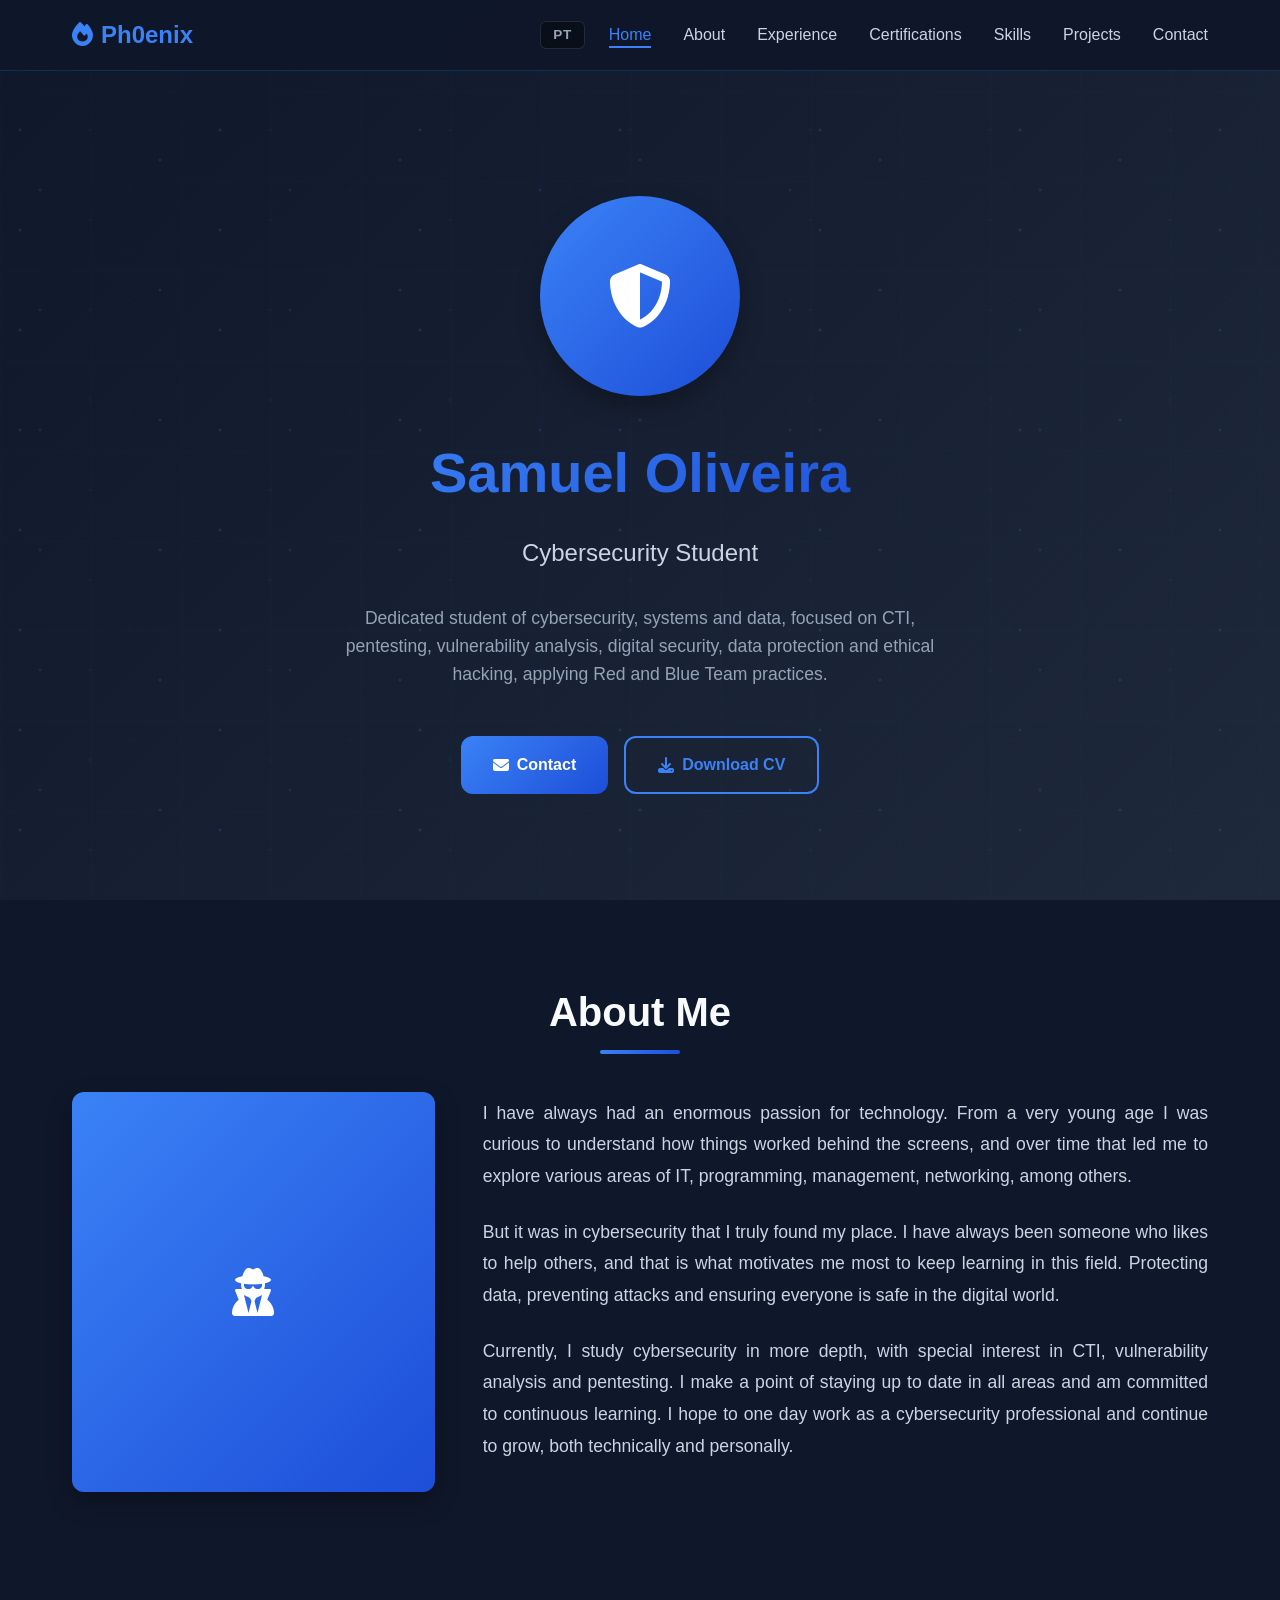
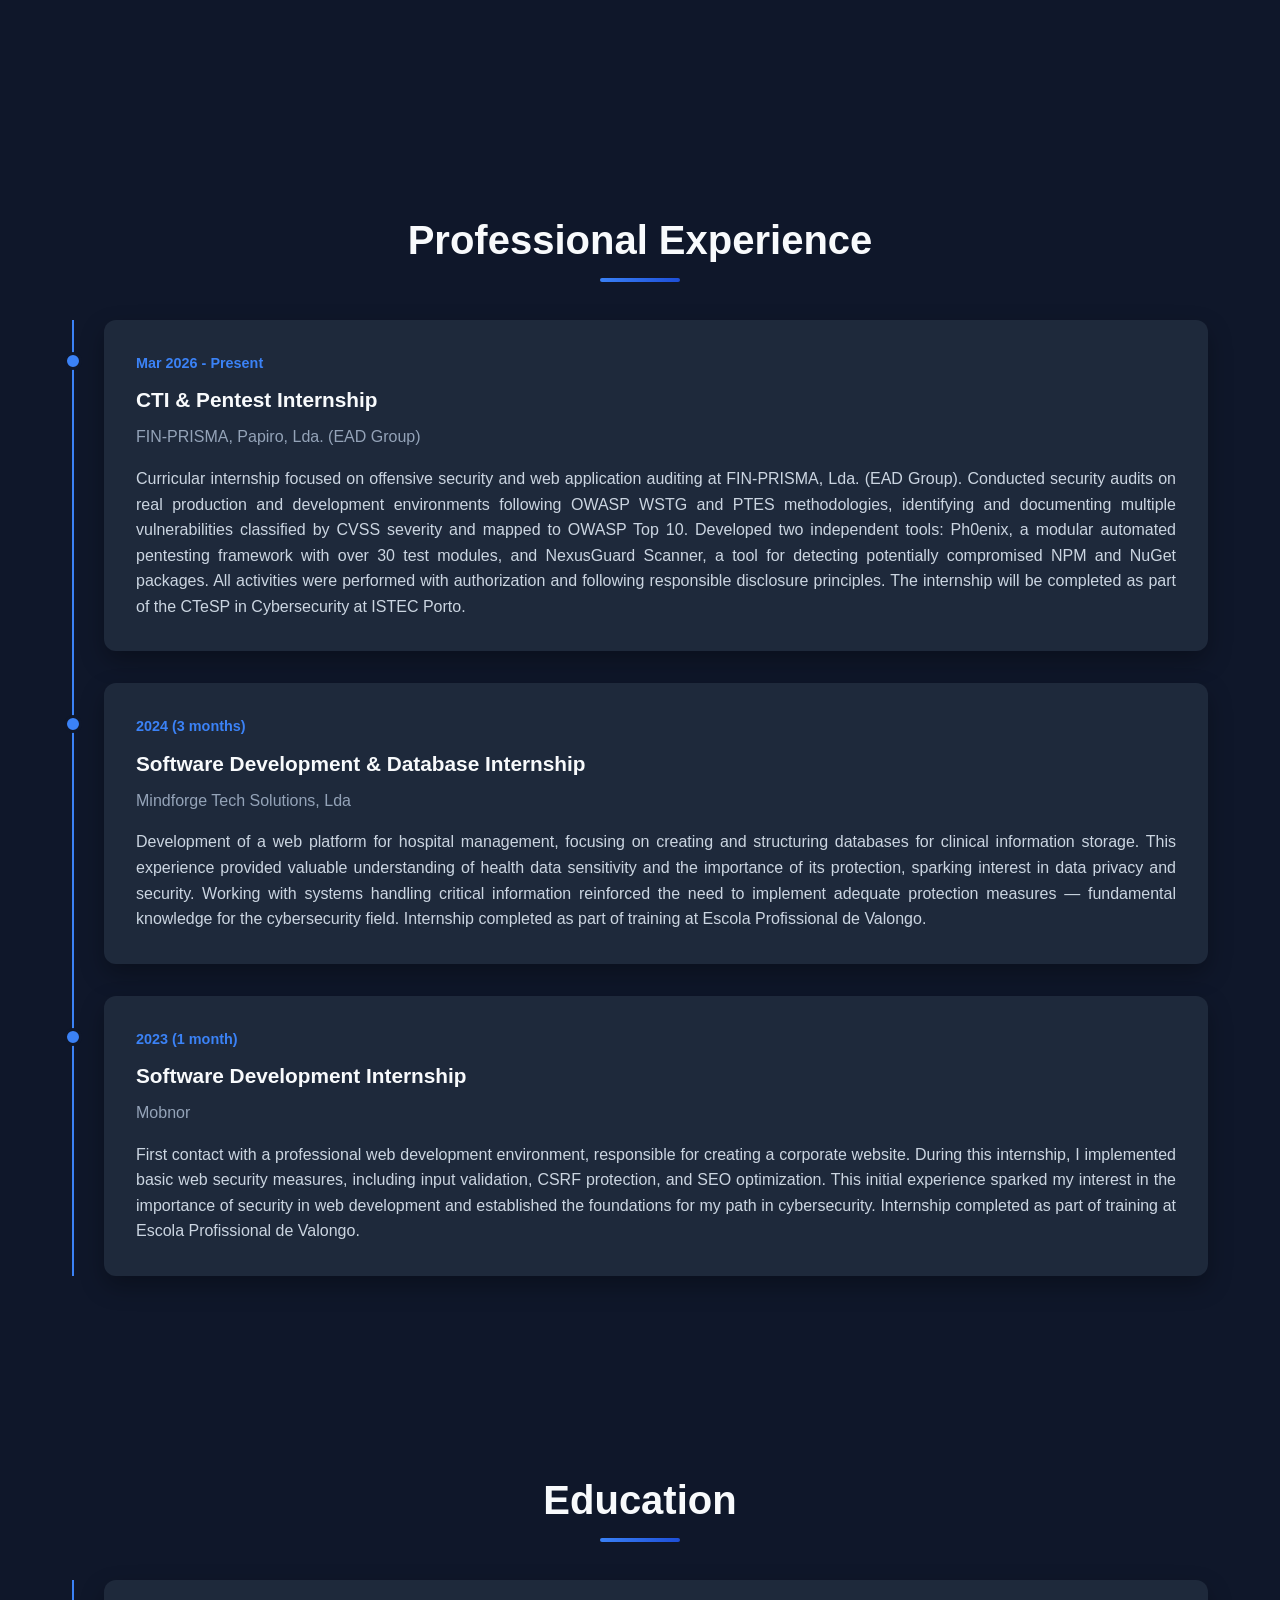
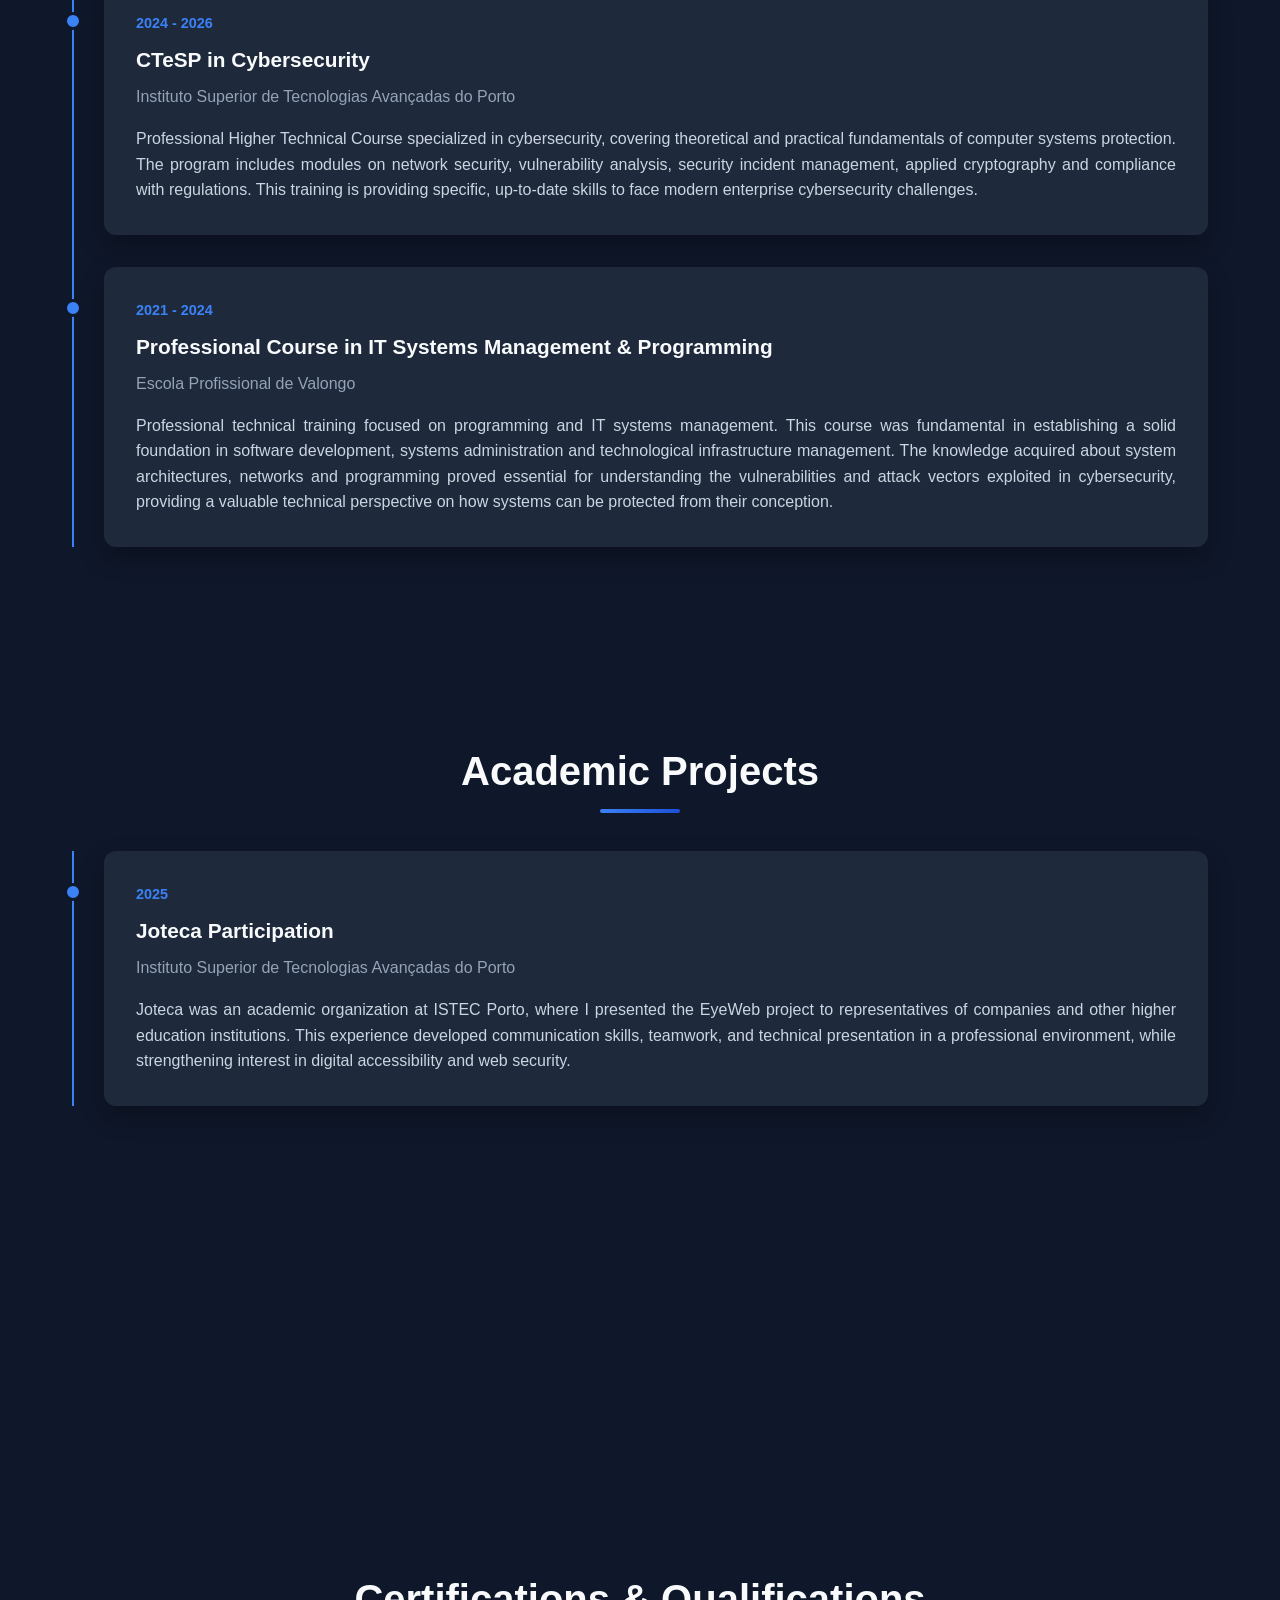
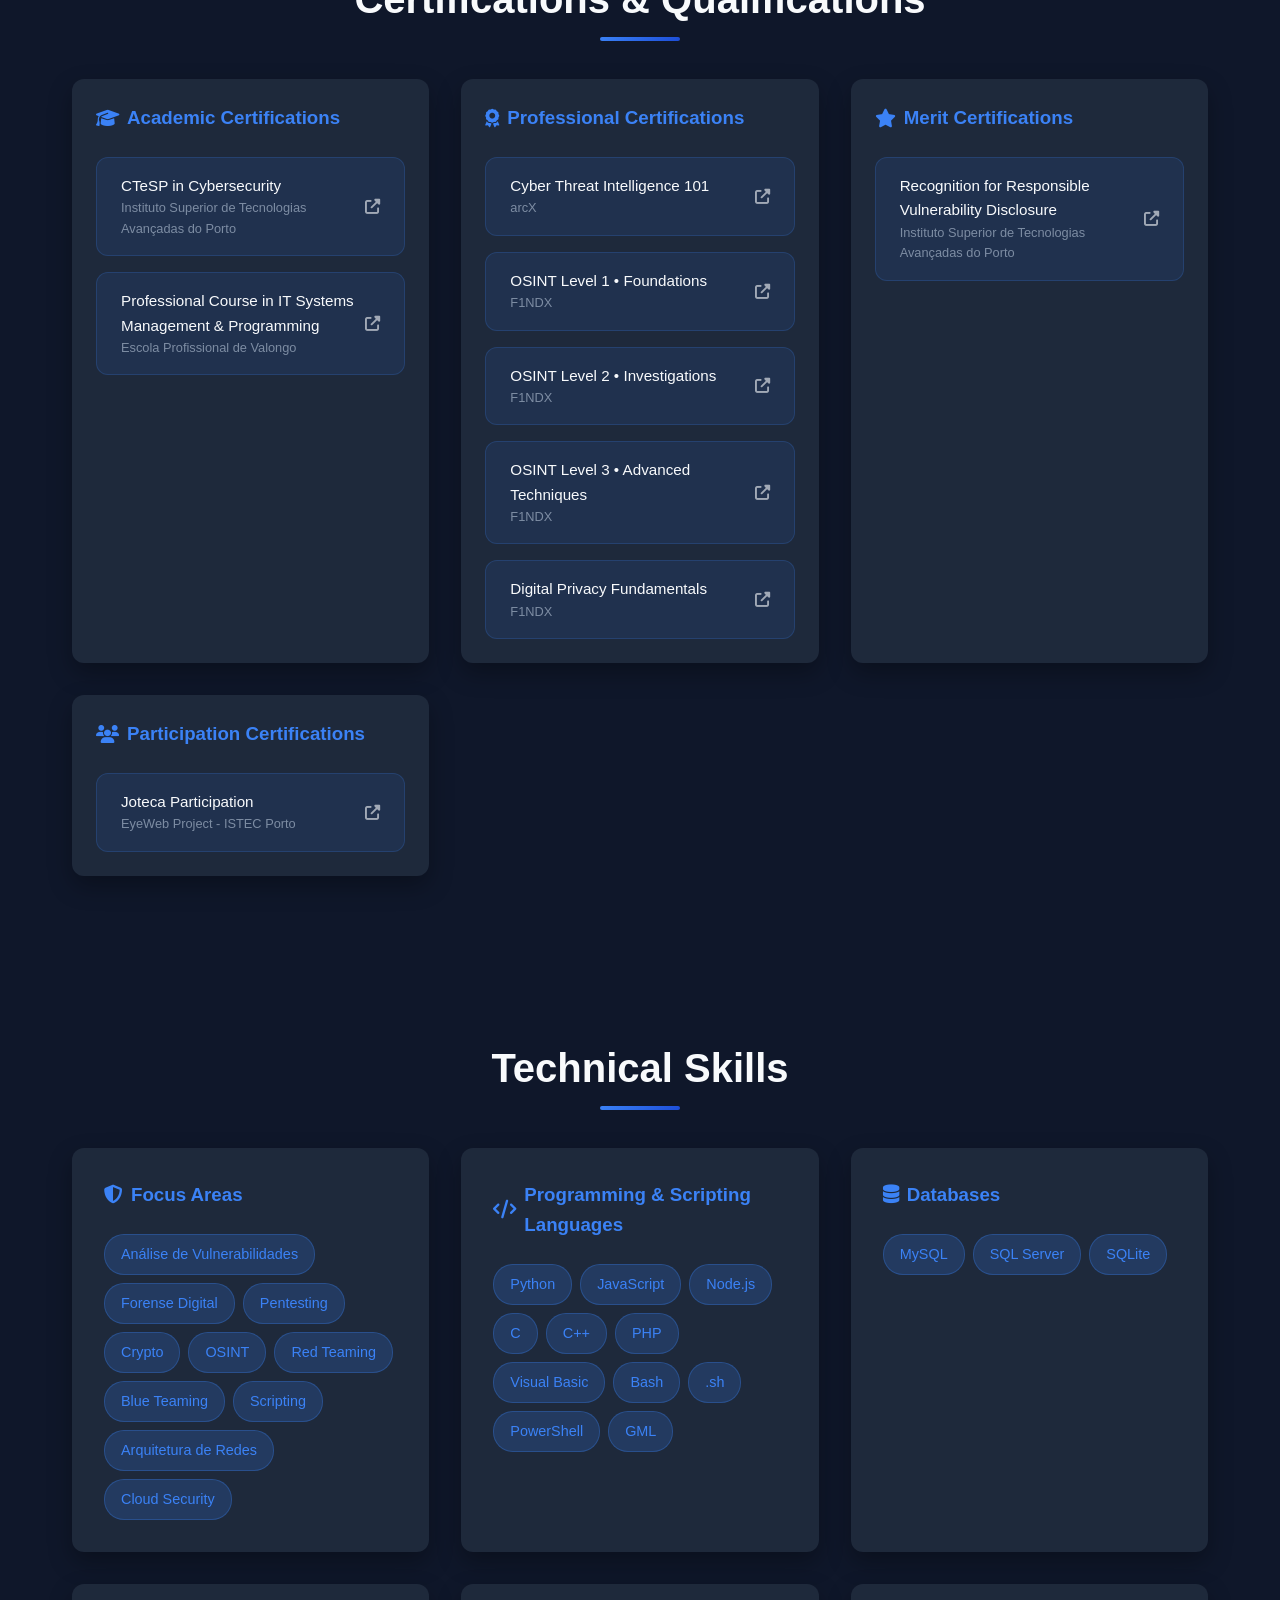
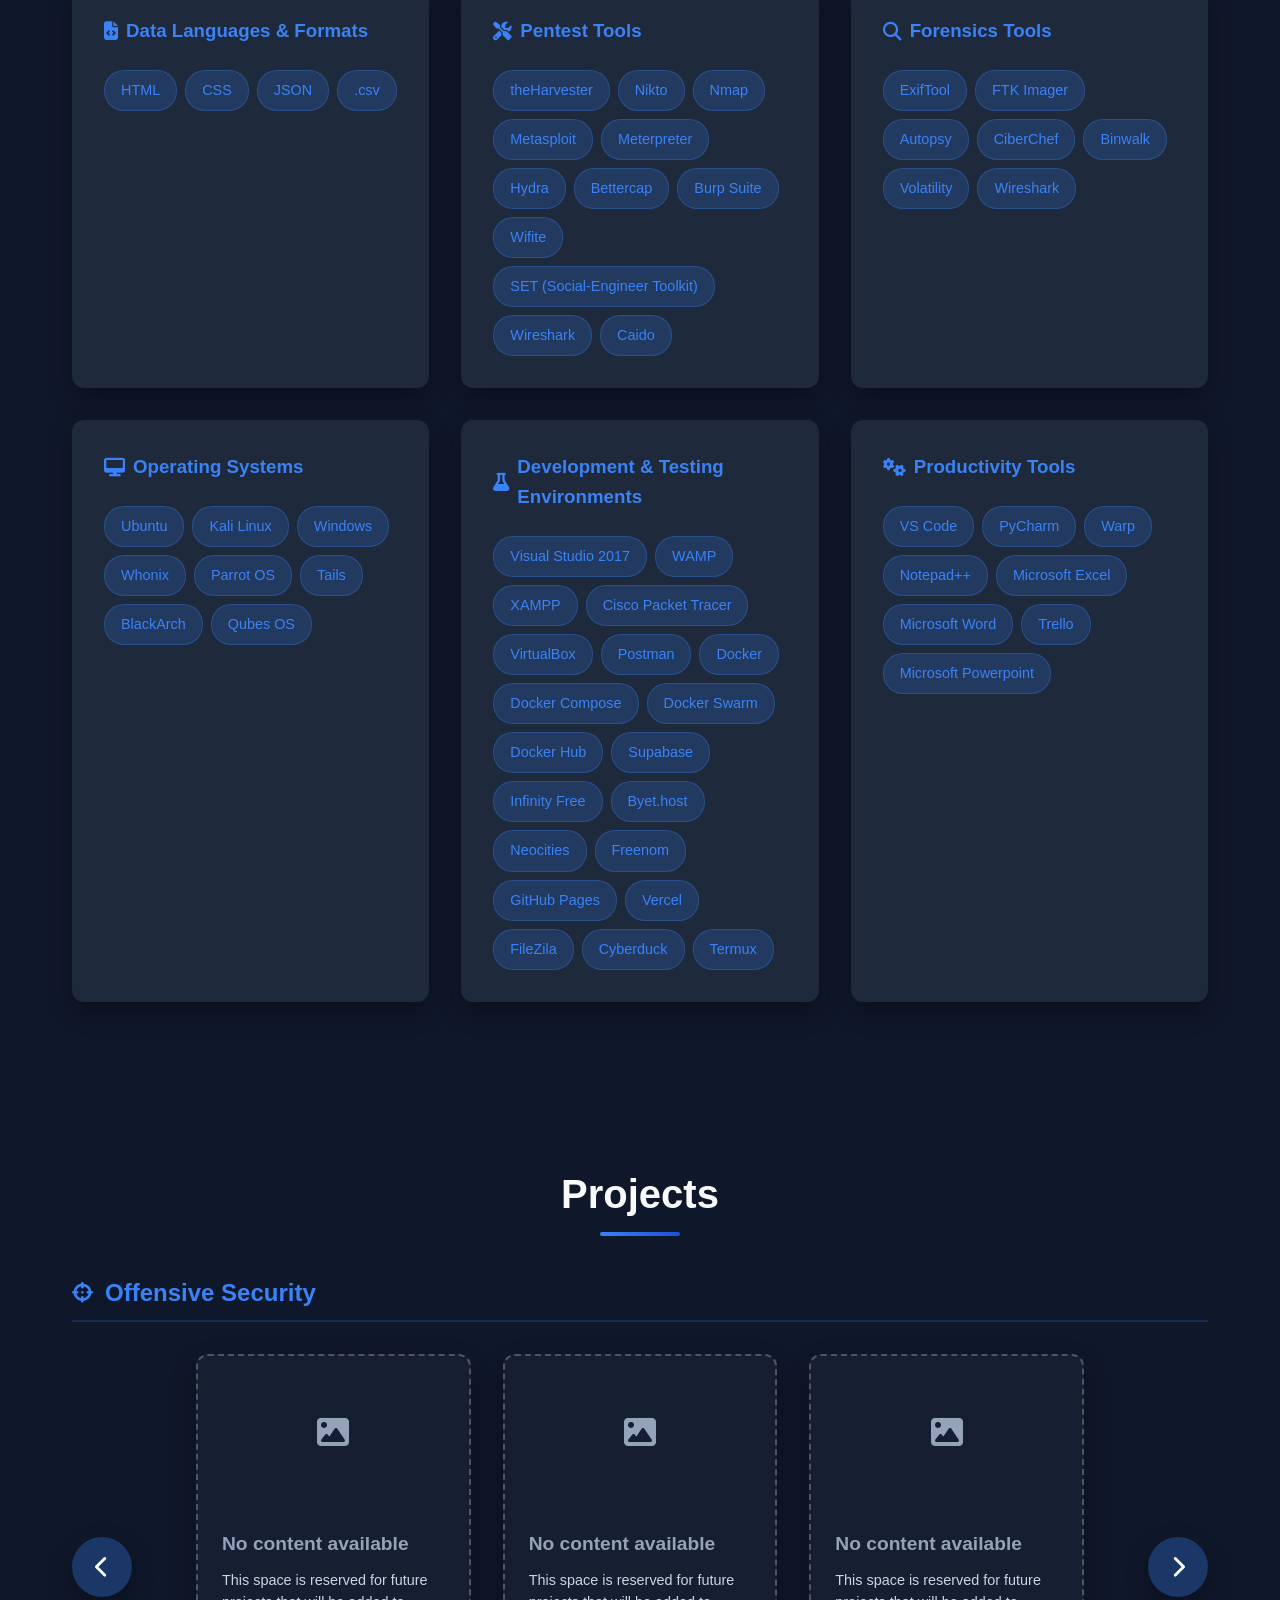
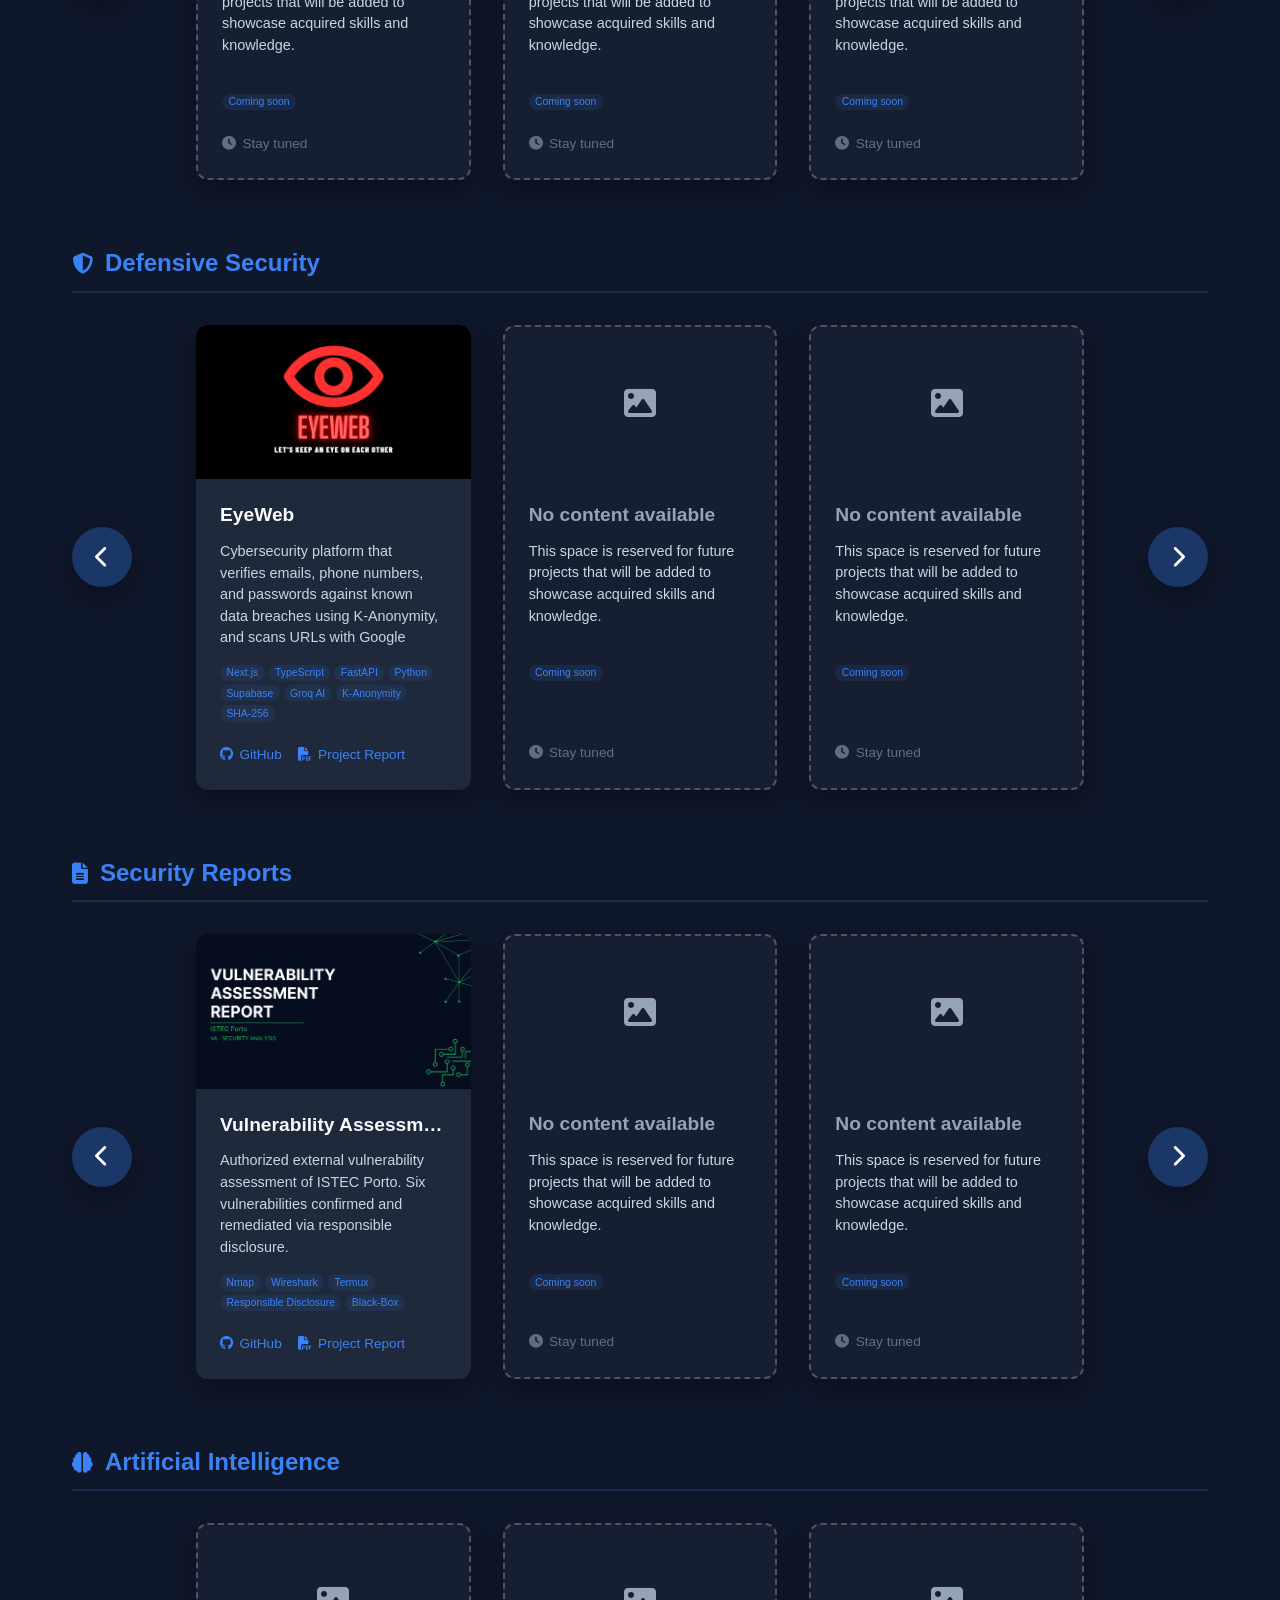
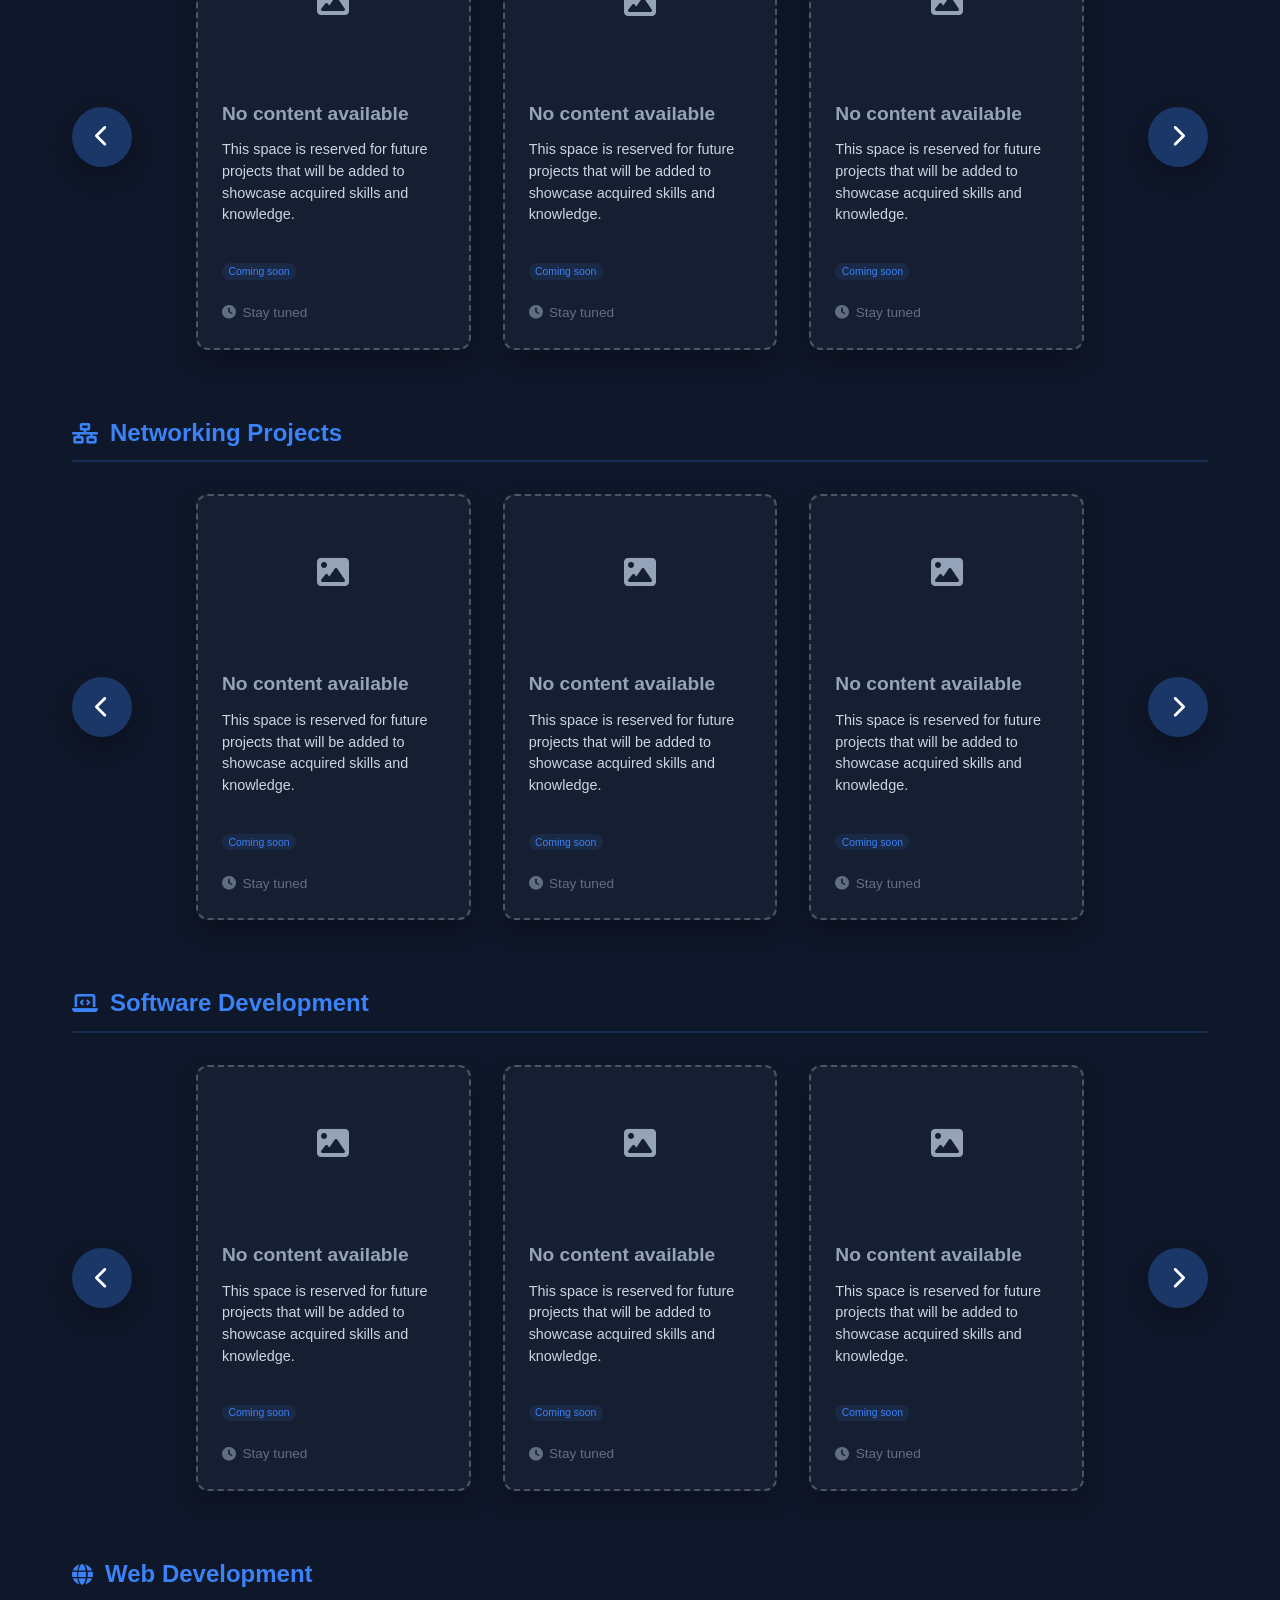
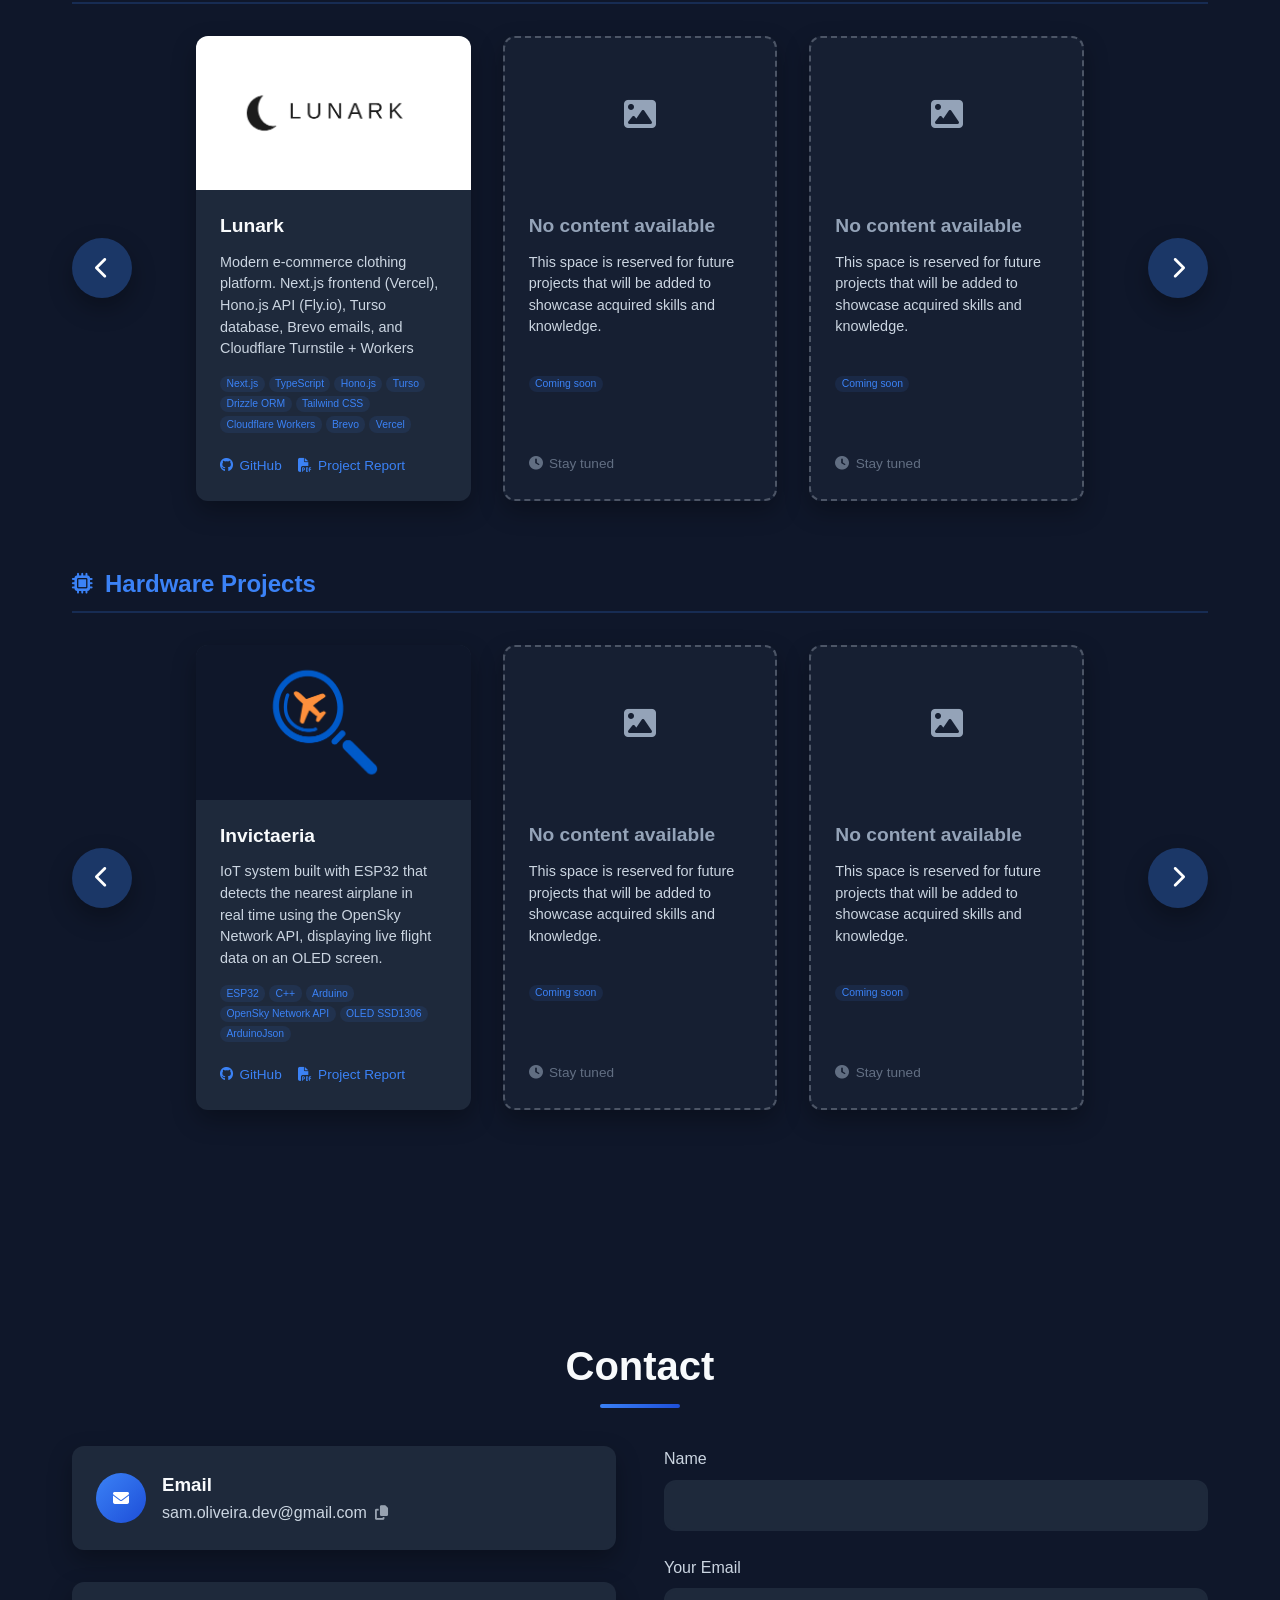
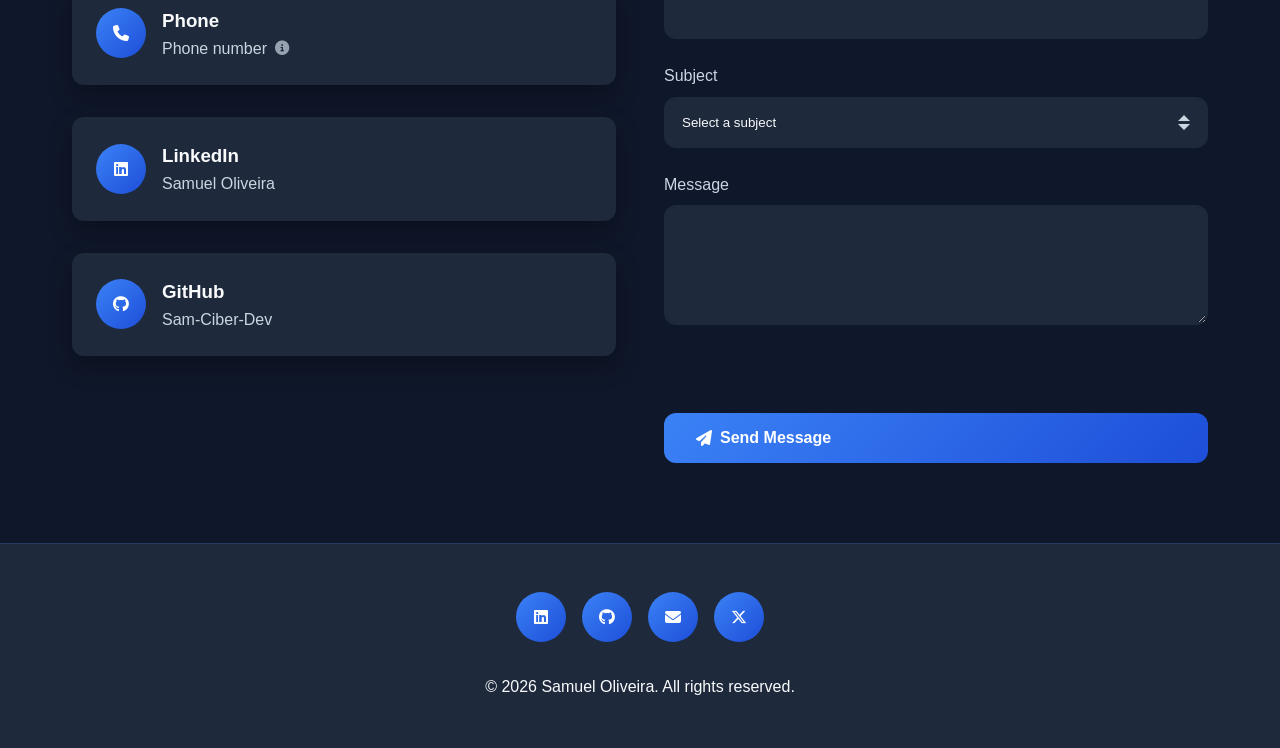
==== commit 81001ef8: "Upgrade Font Awesome to 6.5.2 (fixes missing fa-x-twitter icon), simplify CSP - Bump FA 6.4.0 -> 6.5" ====
--- a/index.html
+++ b/index.html
@@ -20,12 +20,9 @@
         <meta name="theme-color" content="#0b1220">
 
         <!-- Security headers (defense-in-depth via meta http-equiv, since GitHub Pages doesn't allow custom HTTP headers) -->
-        <meta http-equiv="Content-Security-Policy" content="default-src 'self'; script-src 'self' 'unsafe-inline' https://cdnjs.cloudflare.com https://challenges.cloudflare.com; style-src 'self' 'unsafe-inline' https://fonts.googleapis.com https://cdnjs.cloudflare.com; font-src 'self' https://fonts.gstatic.com https://cdnjs.cloudflare.com data:; img-src 'self' data: https:; connect-src 'self' https://contact-shield.sam-oliveira-dev.workers.dev https://challenges.cloudflare.com; frame-src https://challenges.cloudflare.com; frame-ancestors 'none'; base-uri 'self'; form-action 'self' https://contact-shield.sam-oliveira-dev.workers.dev; object-src 'none'; upgrade-insecure-requests">
+        <meta http-equiv="Content-Security-Policy" content="default-src 'self'; script-src 'self' 'unsafe-inline' https://cdnjs.cloudflare.com https://challenges.cloudflare.com; style-src 'self' 'unsafe-inline' https://fonts.googleapis.com https://cdnjs.cloudflare.com; font-src 'self' https://fonts.gstatic.com https://cdnjs.cloudflare.com data:; img-src 'self' data: https:; connect-src 'self' https://contact-shield.sam-oliveira-dev.workers.dev https://challenges.cloudflare.com; frame-src https://challenges.cloudflare.com; base-uri 'self'; form-action 'self' https://contact-shield.sam-oliveira-dev.workers.dev; object-src 'none'; upgrade-insecure-requests">
         <meta name="referrer" content="strict-origin-when-cross-origin">
         <meta http-equiv="X-Content-Type-Options" content="nosniff">
-
-        <!-- Bing Webmaster Tools verification (substitui o content abaixo pelo código dado em https://www.bing.com/webmasters) -->
-        <!-- <meta name="msvalidate.01" content="COLAR-AQUI-O-CODIGO"> -->
 
     <!-- Canonical URL -->
     <link rel="canonical" href="https://sam-ciber-dev.github.io/">
@@ -150,8 +147,8 @@
     
     <!-- Font Awesome (com SRI para garantir integridade do CDN) -->
     <link rel="stylesheet"
-          href="https://cdnjs.cloudflare.com/ajax/libs/font-awesome/6.4.0/css/all.min.css"
-          integrity="sha384-iw3OoTErCYJJB9mCa8LNS2hbsQ7M3C0EpIsO/H5+EGAkPGc6rk+V8i04oW/K5xq0"
+          href="https://cdnjs.cloudflare.com/ajax/libs/font-awesome/6.5.2/css/all.min.css"
+          integrity="sha384-PPIZEGYM1v8zp5Py7UjFb79S58UeqCL9pYVnVPURKEqvioPROaVAJKKLzvH2rDnI"
           crossorigin="anonymous"
           referrerpolicy="no-referrer">
     
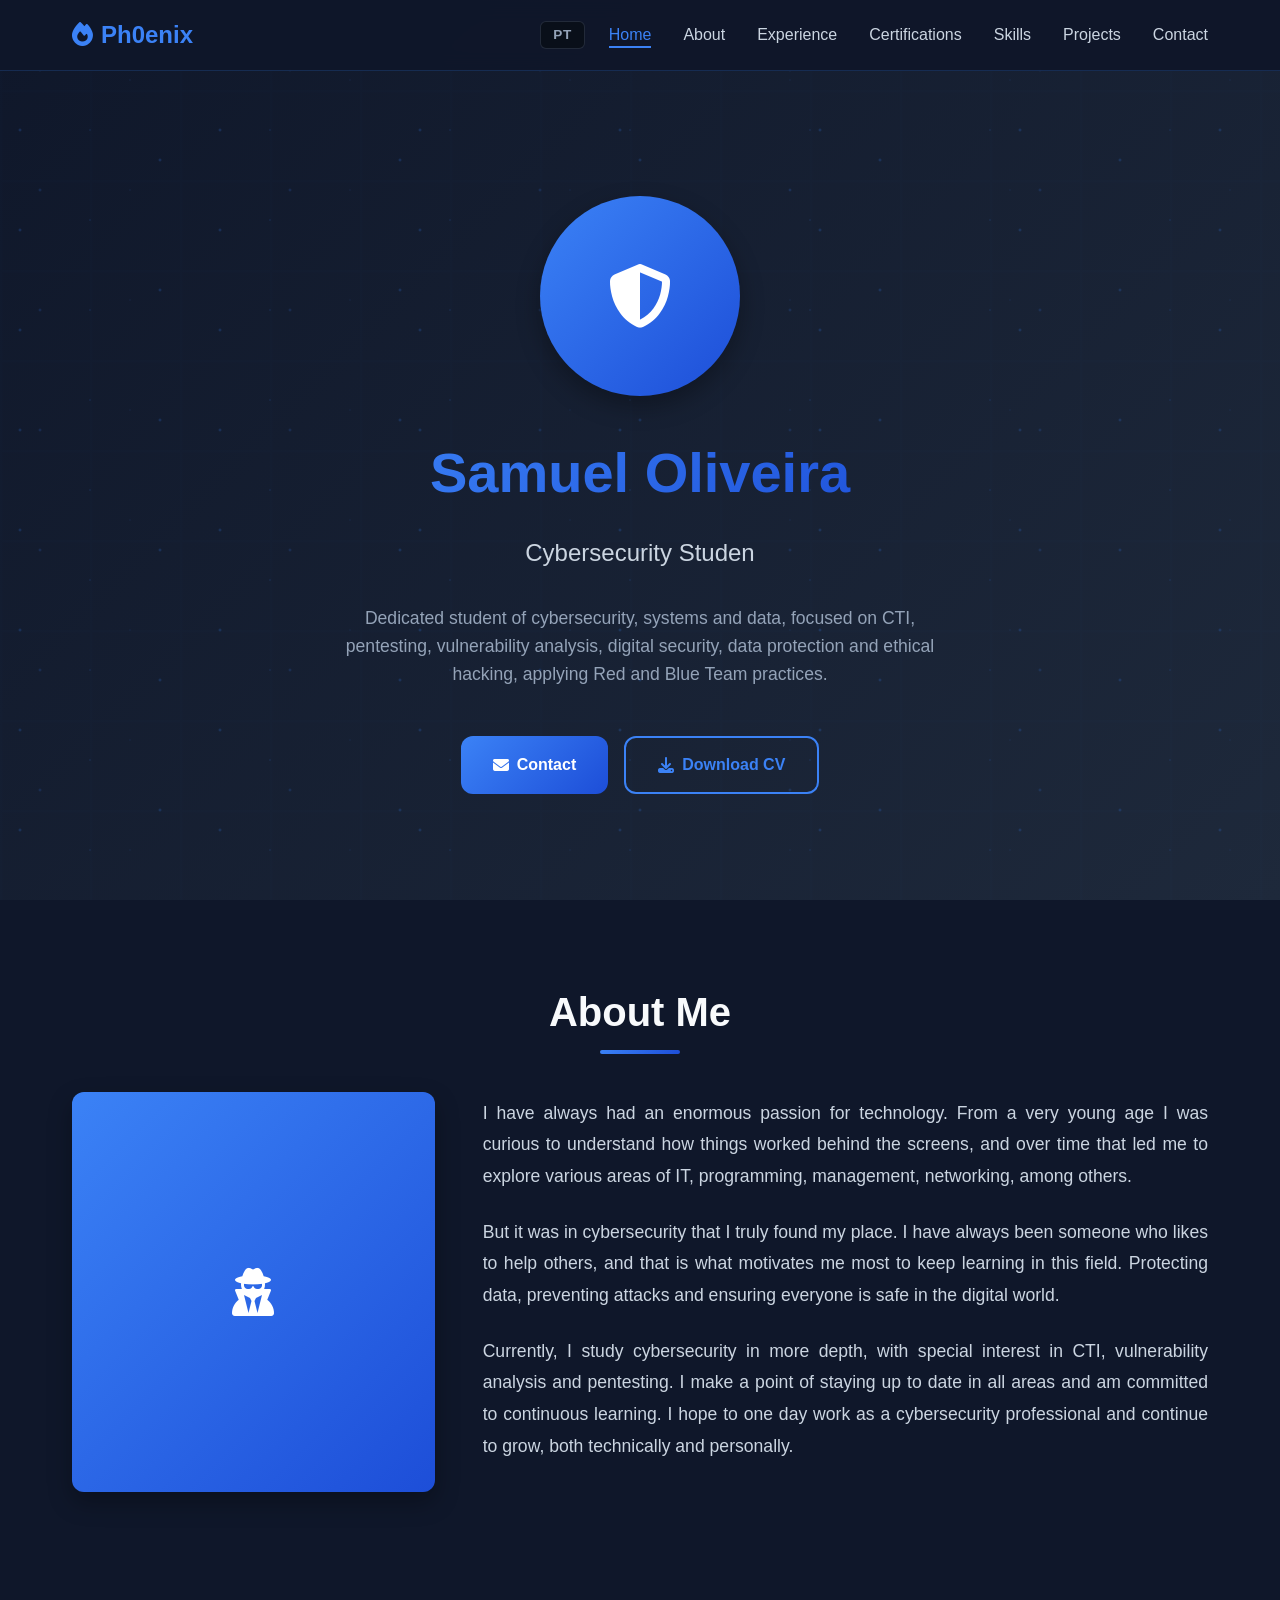
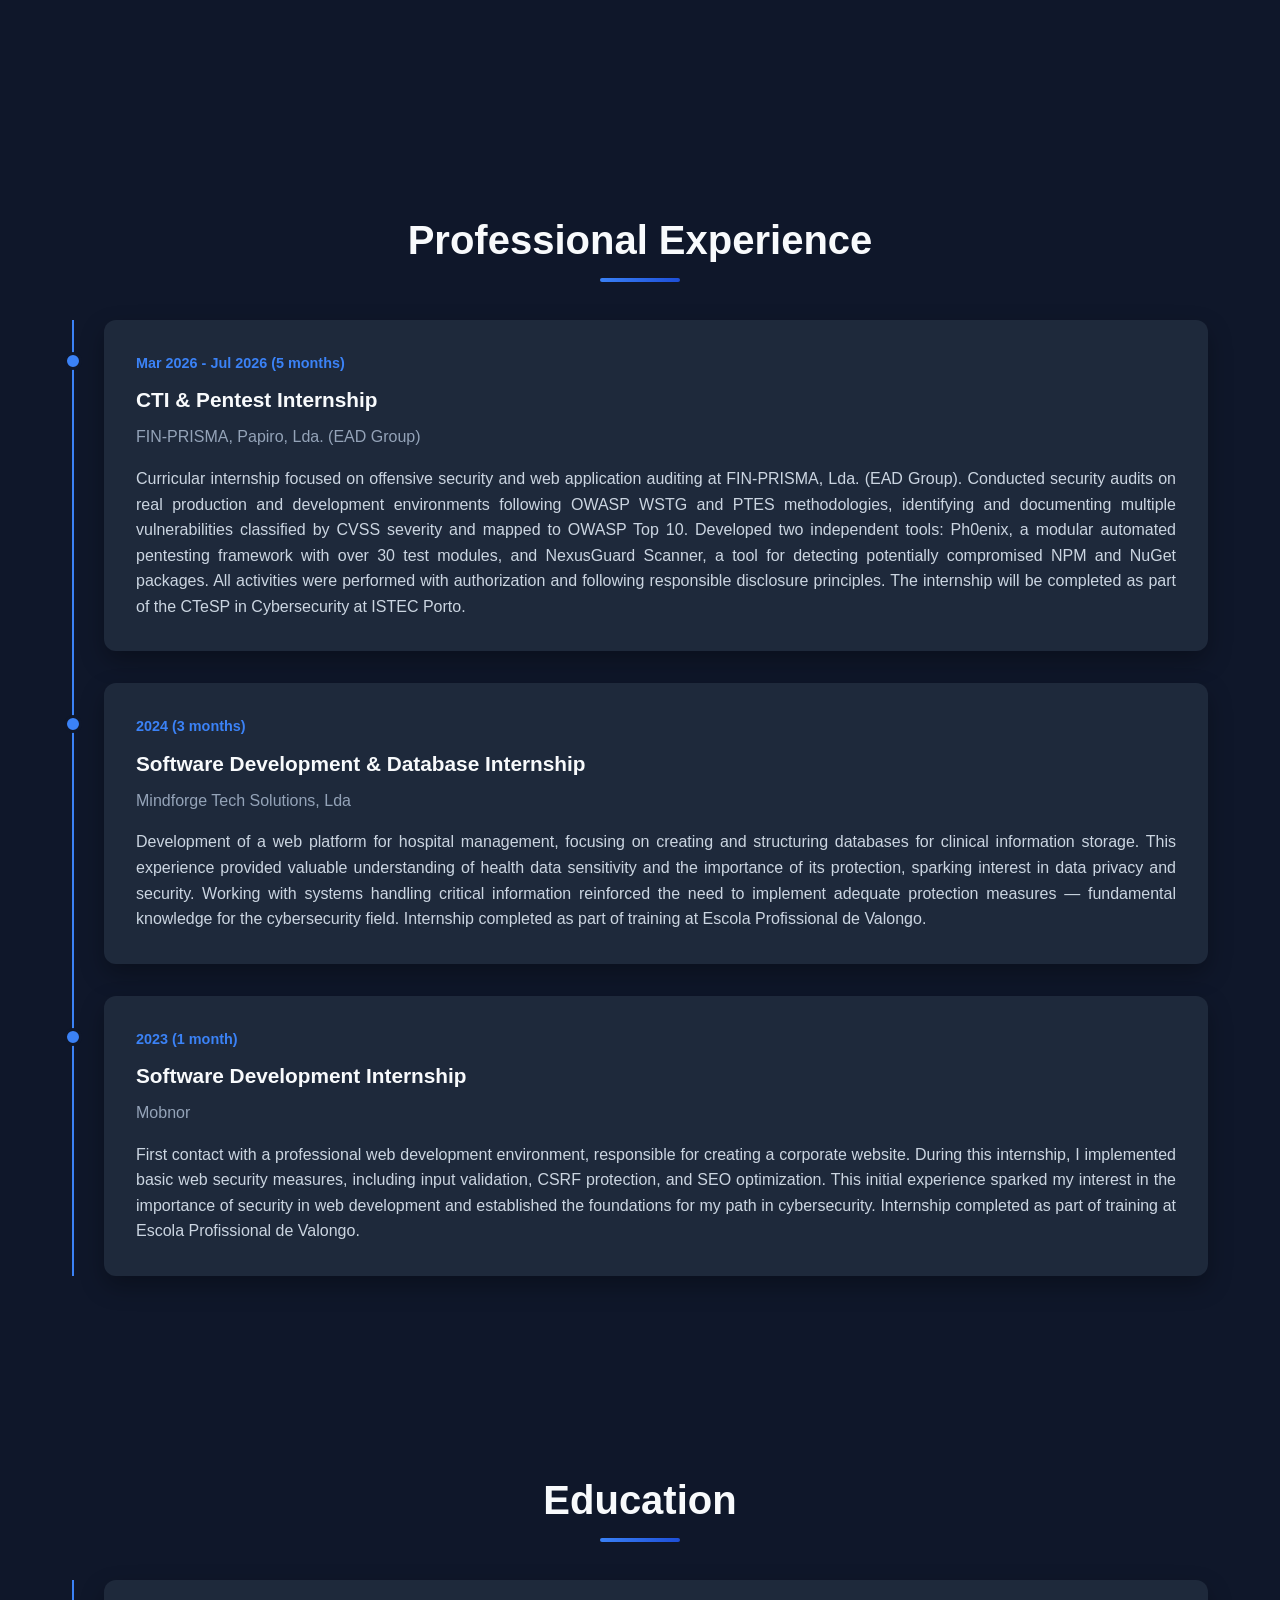
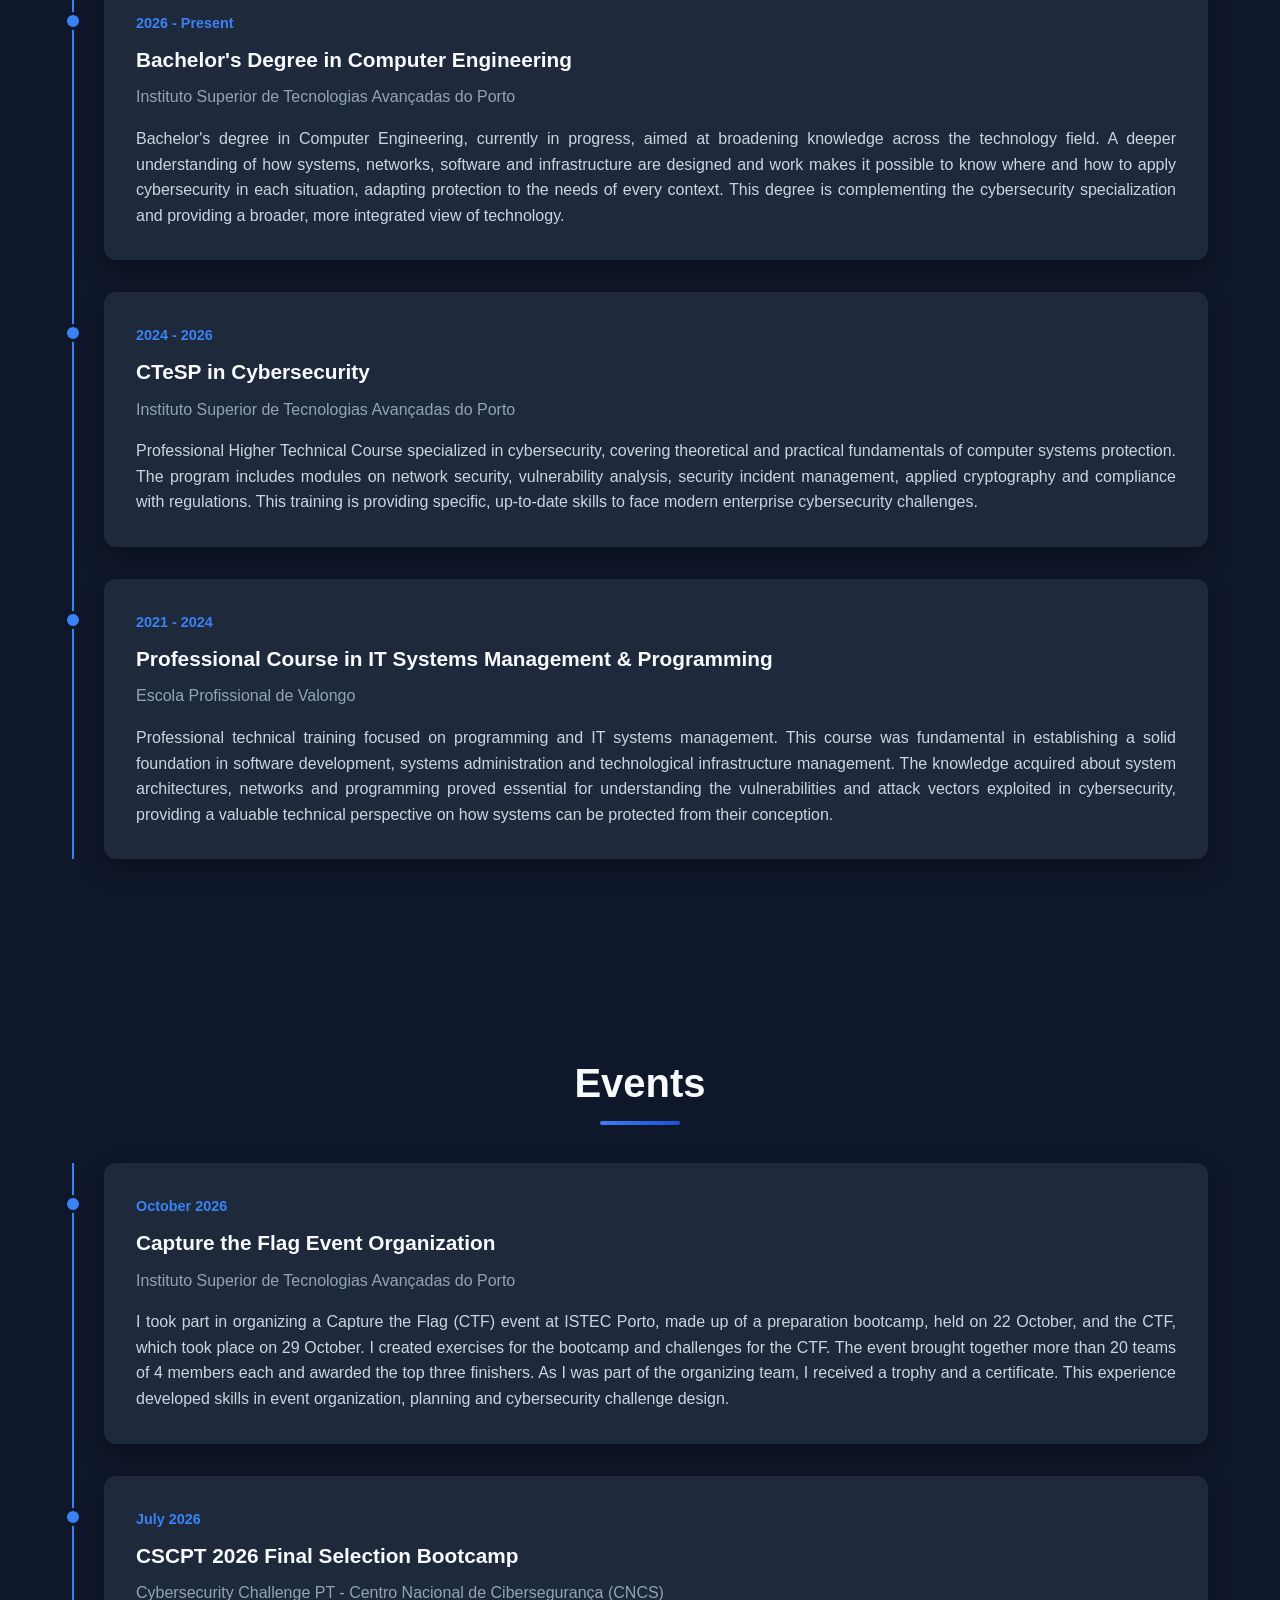
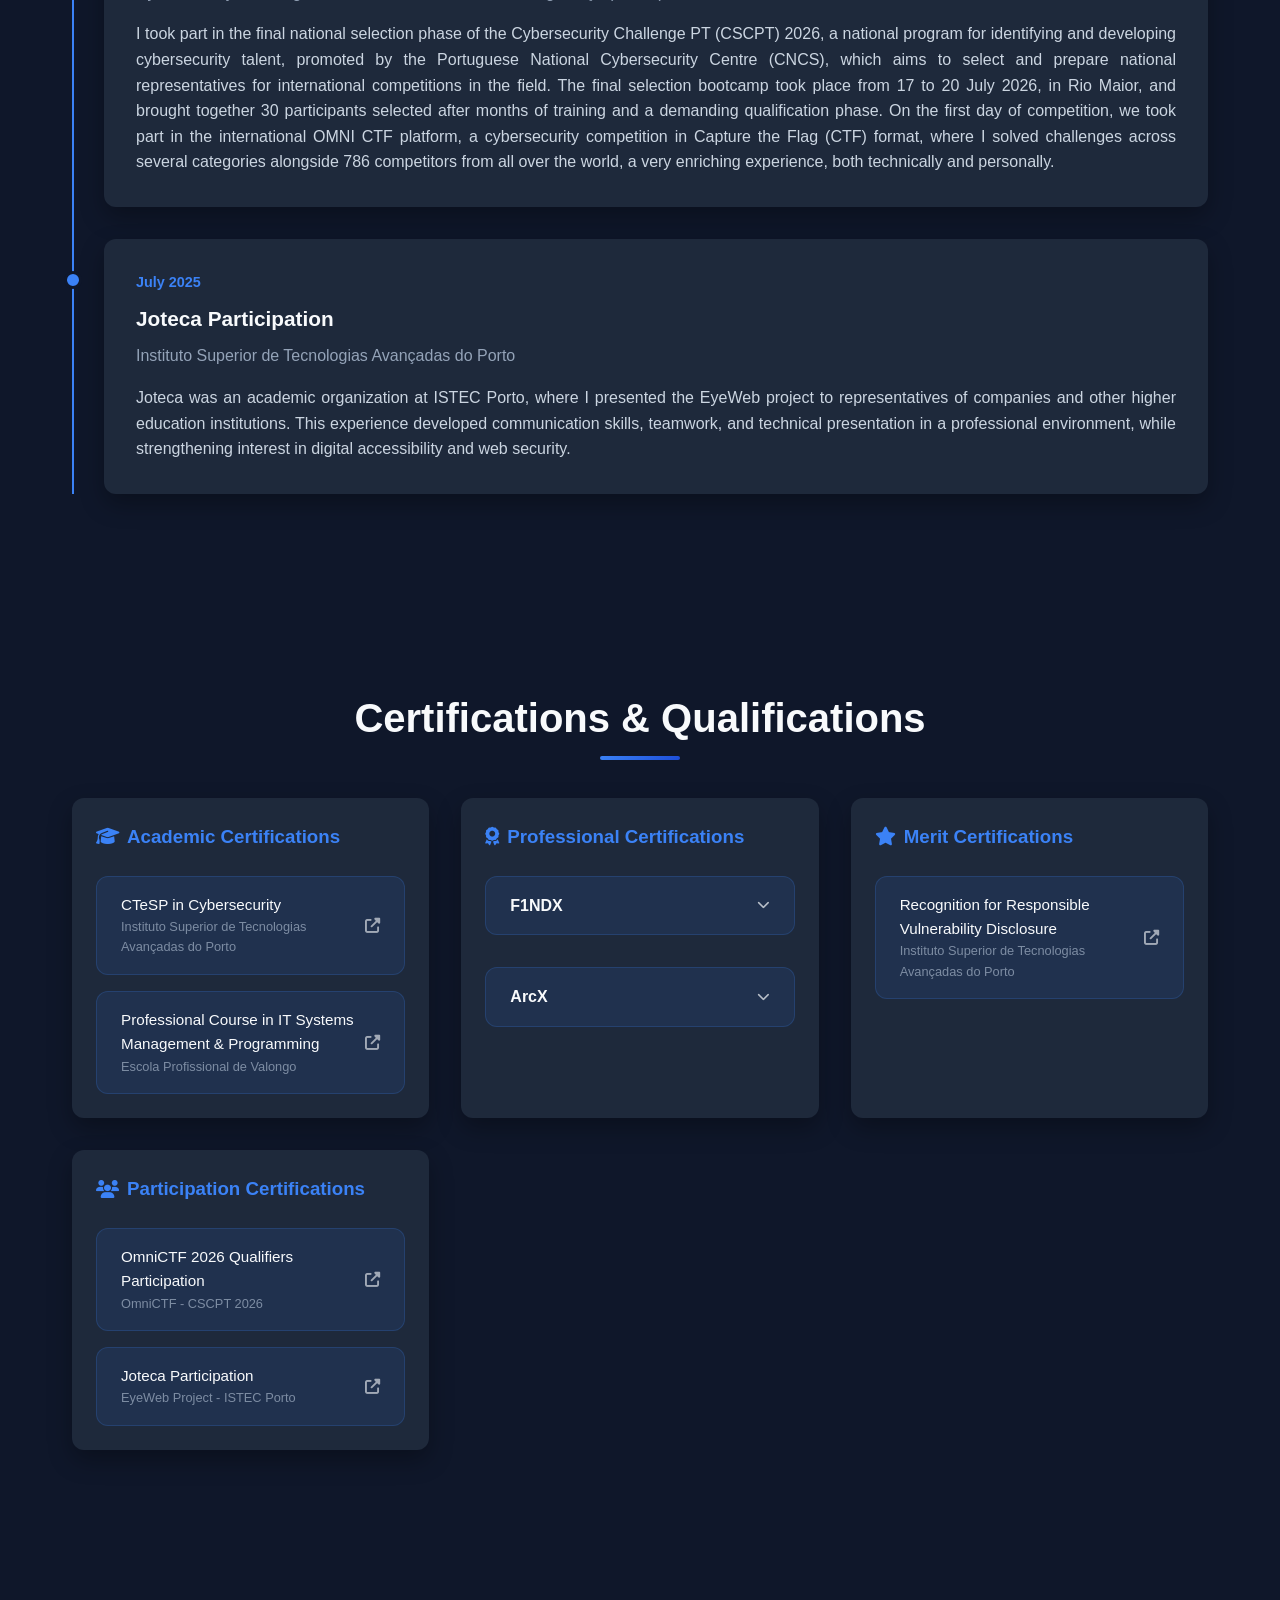
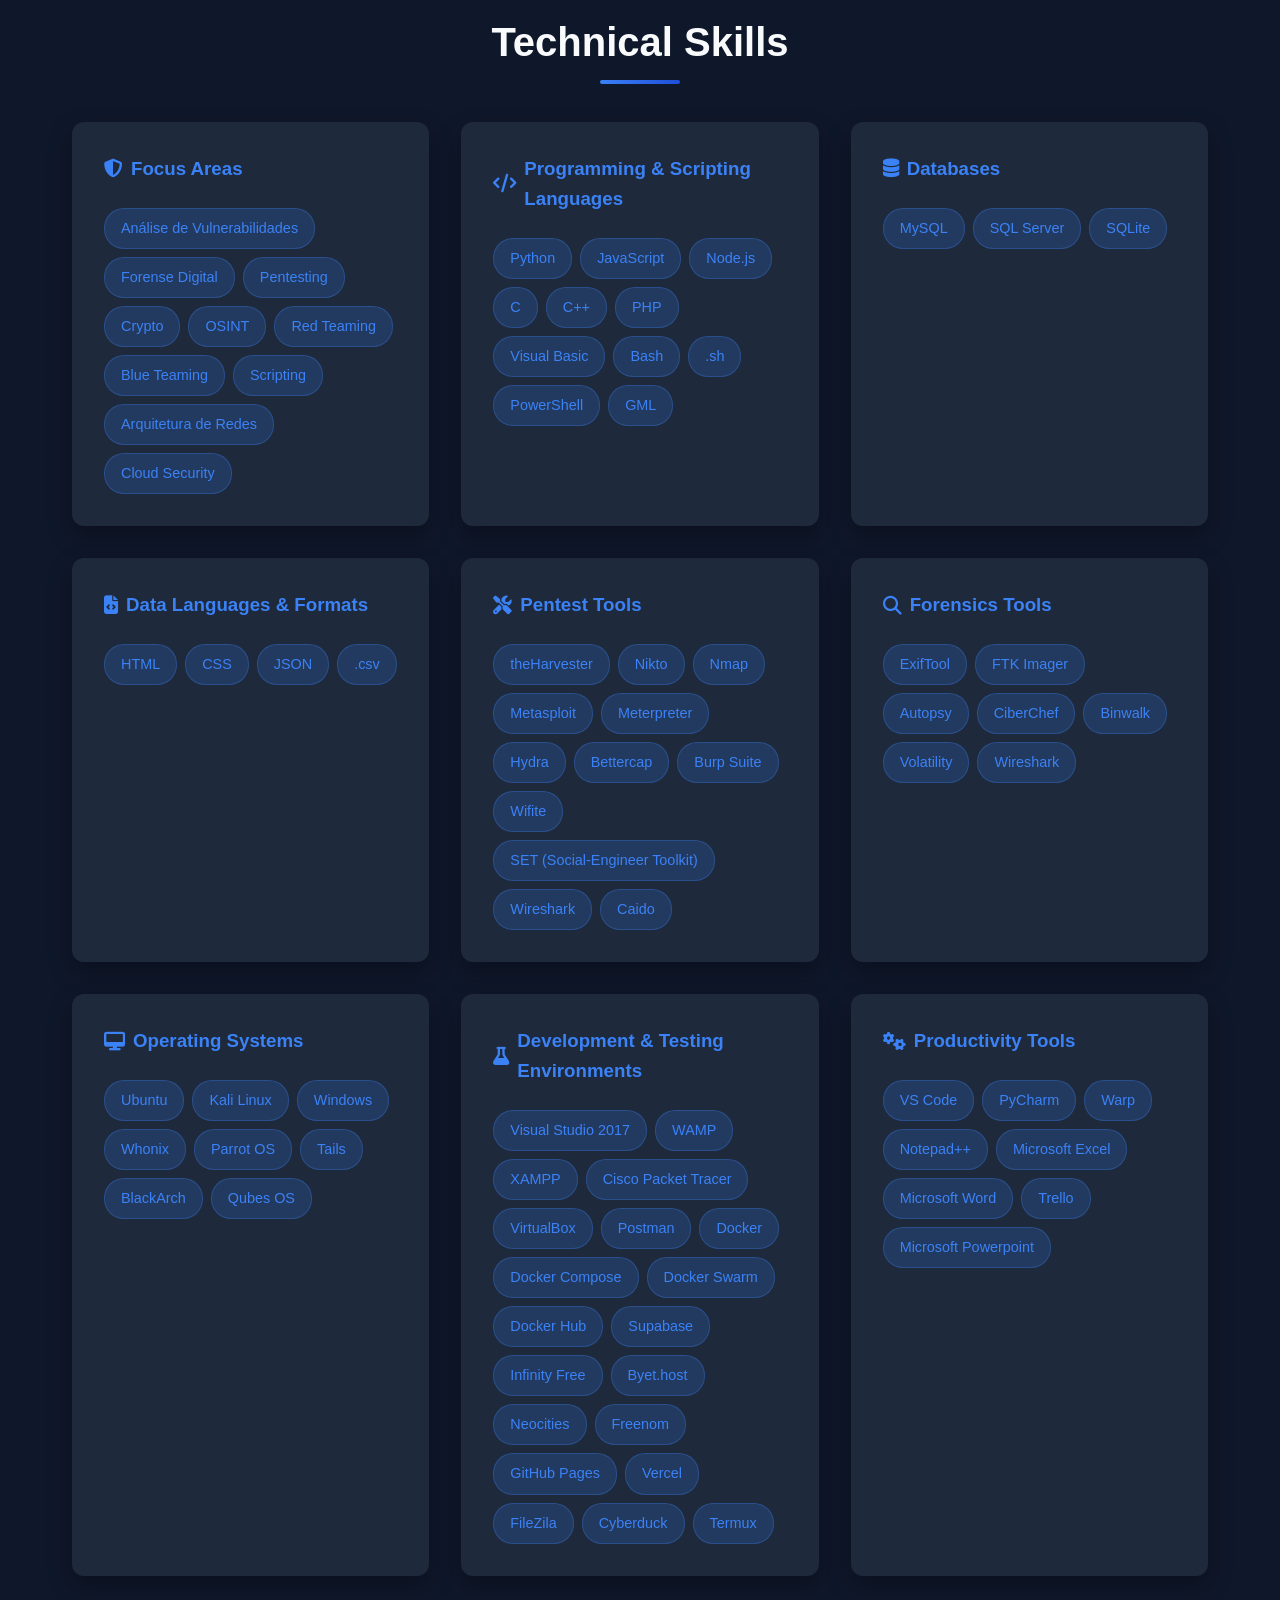
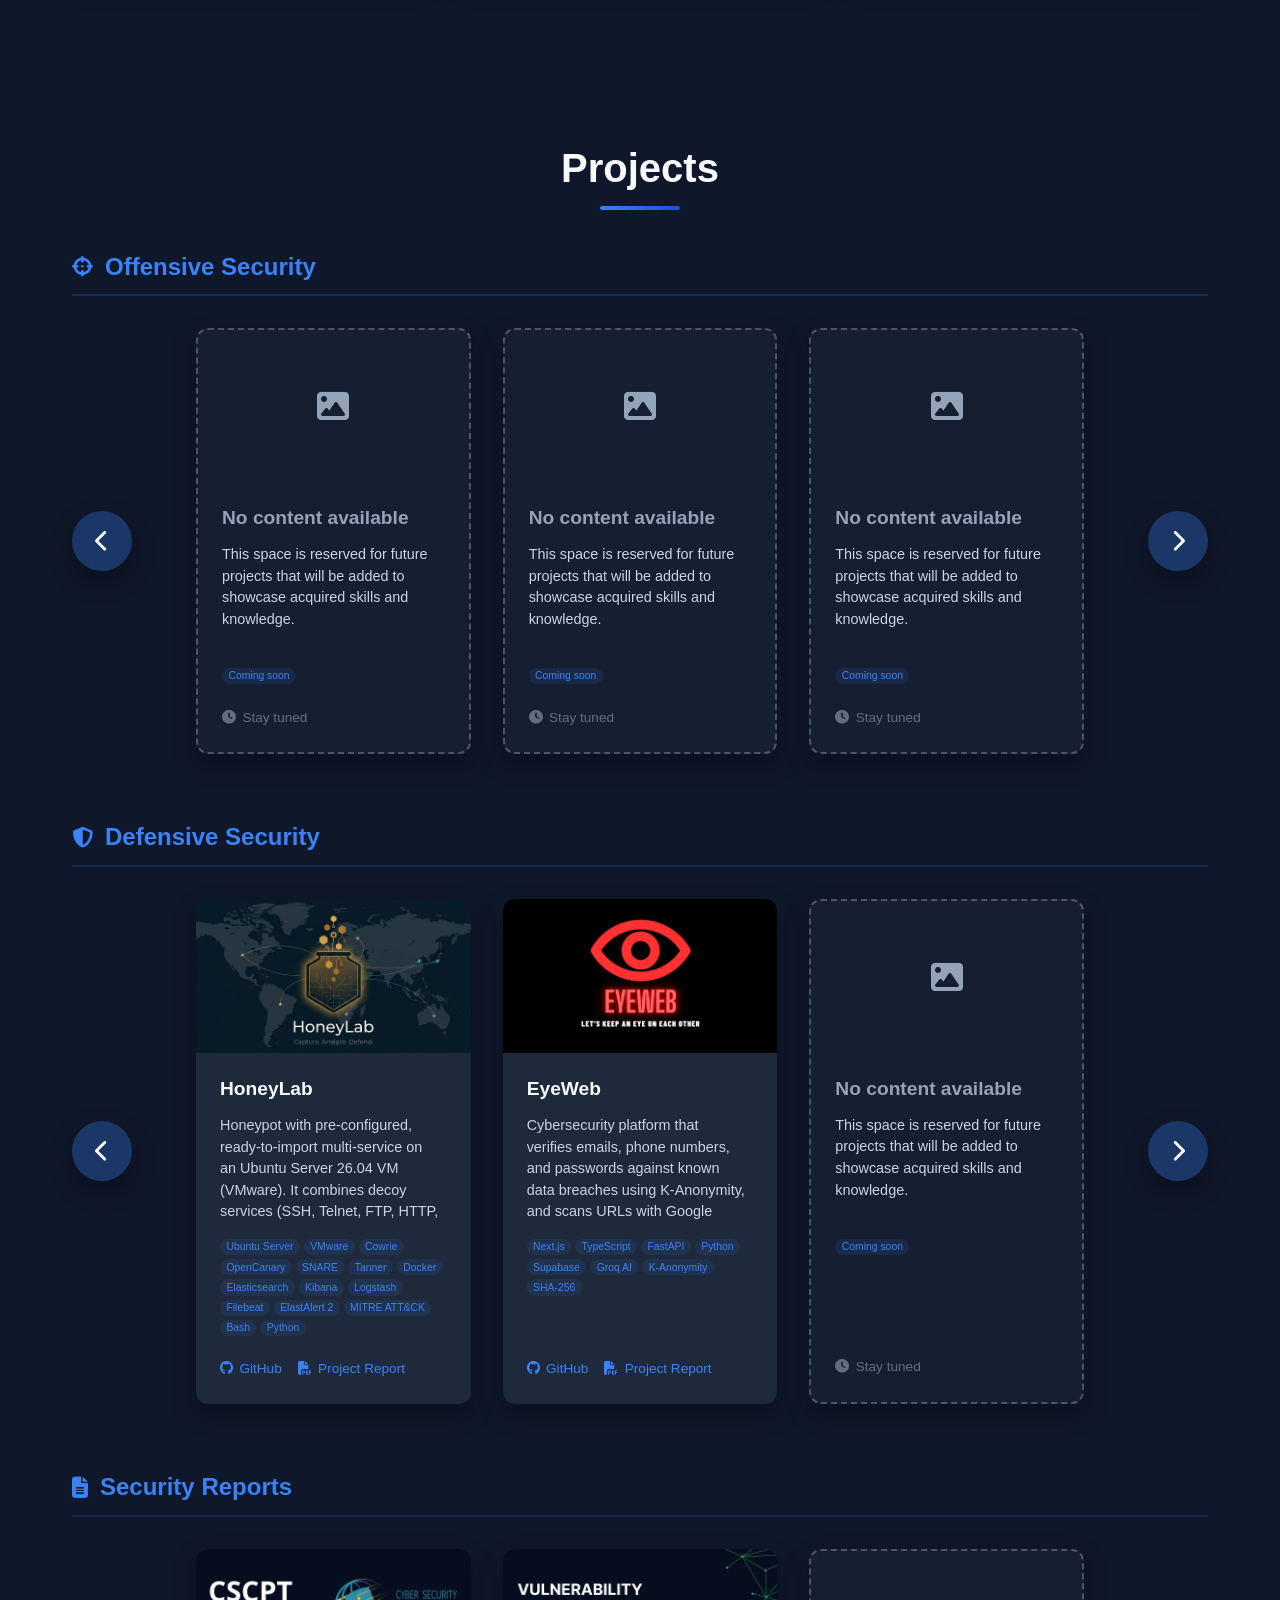
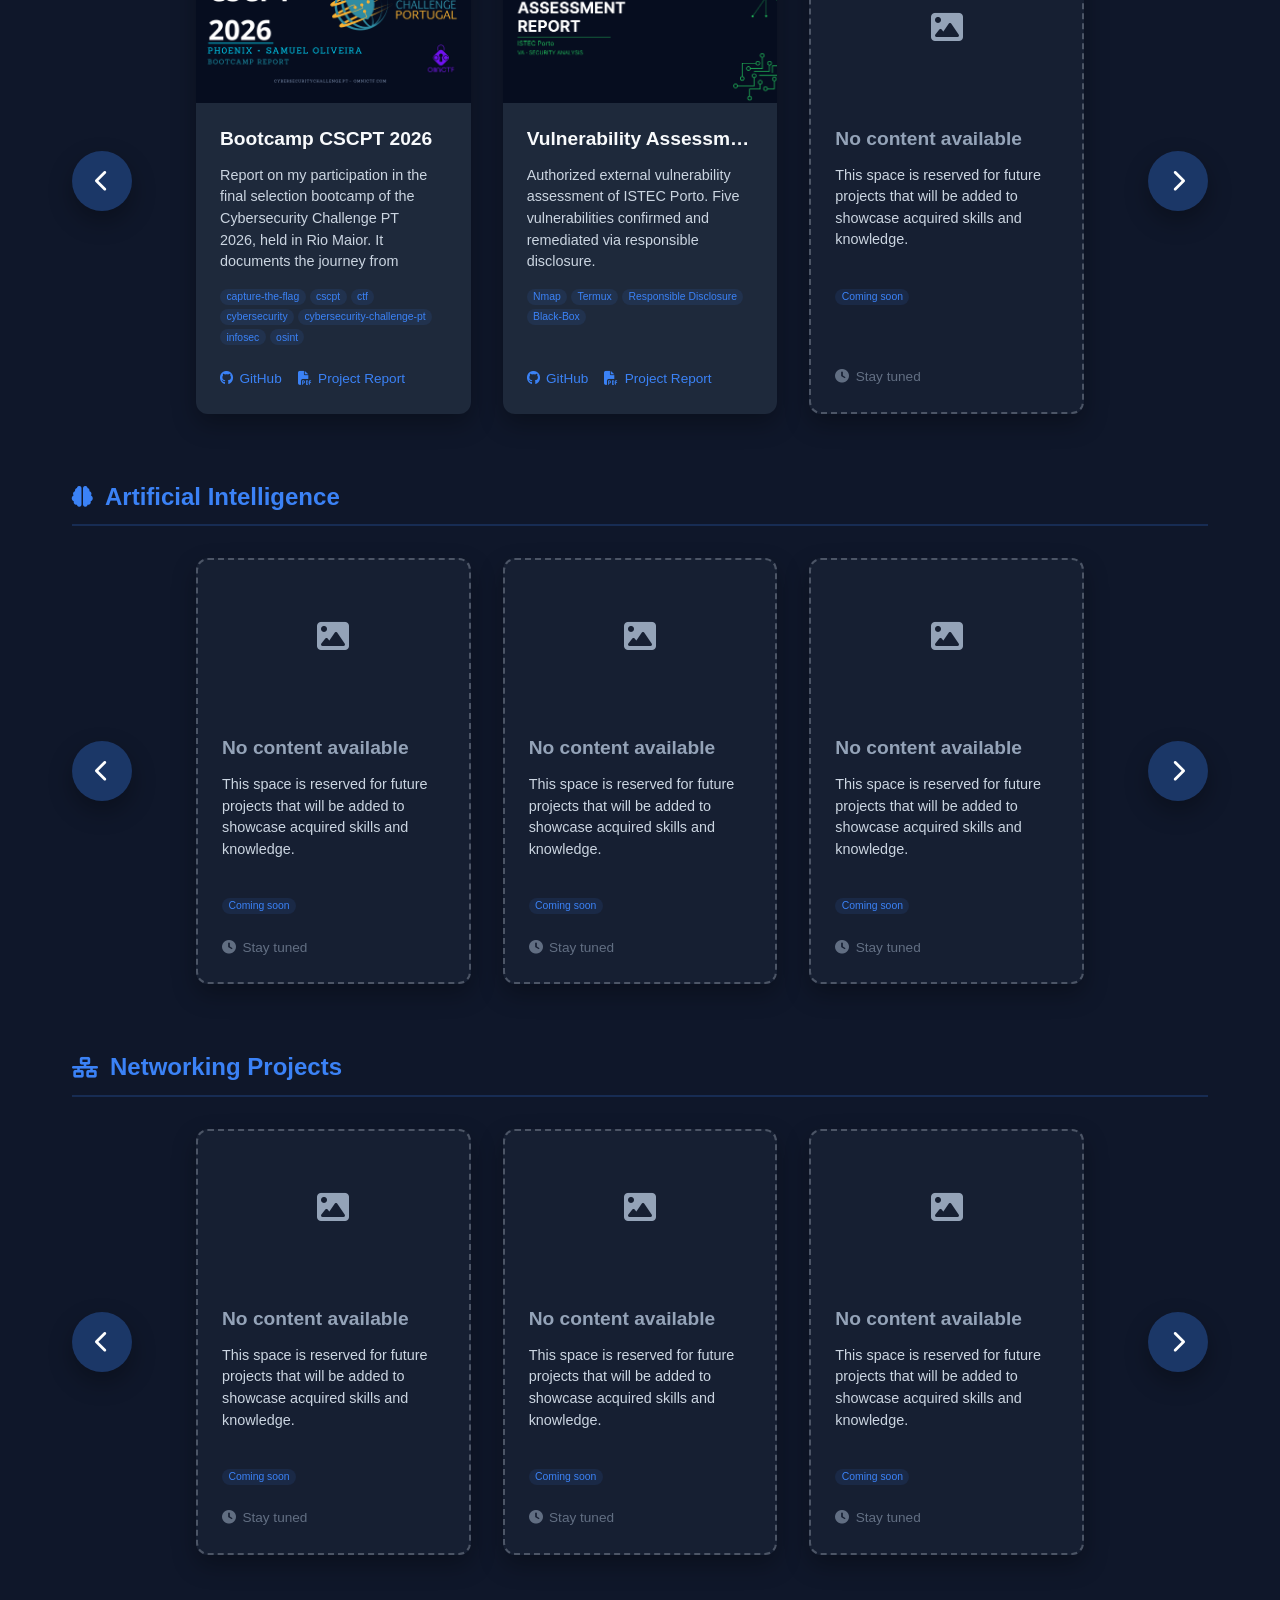
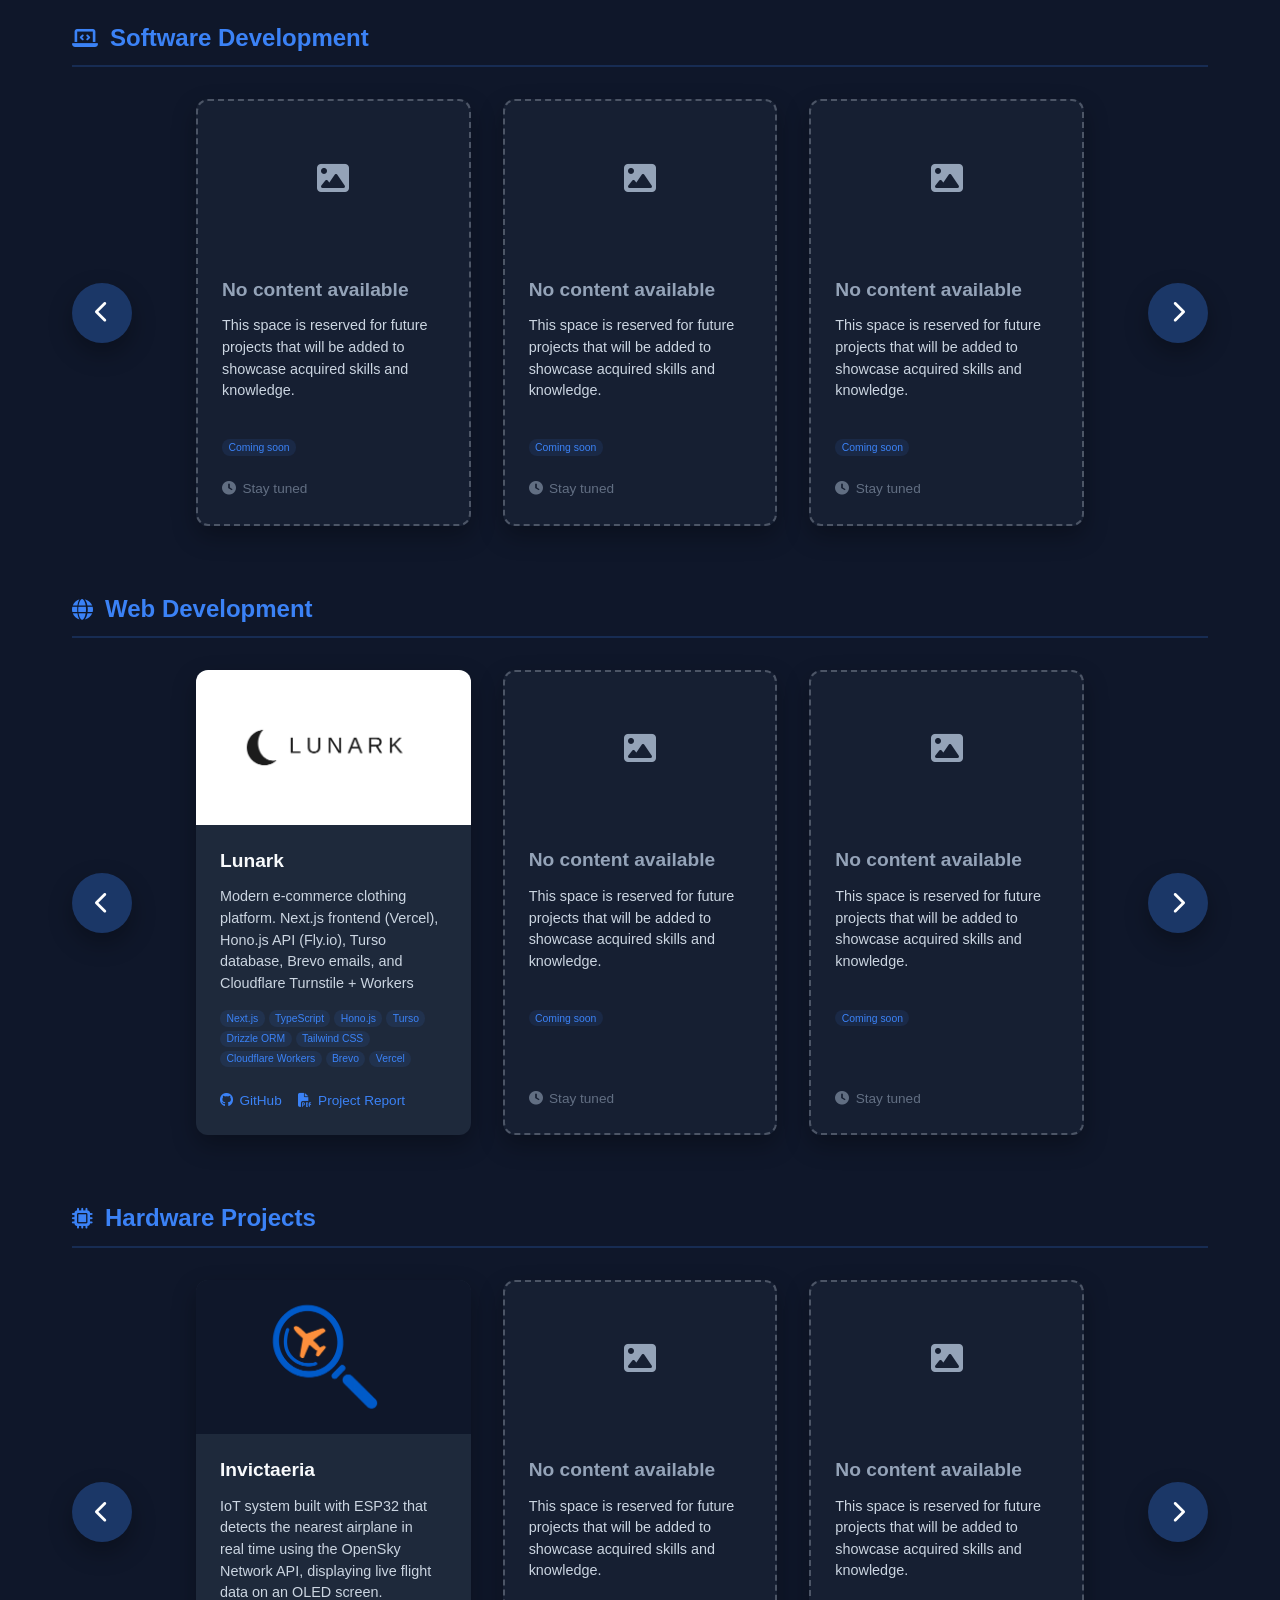
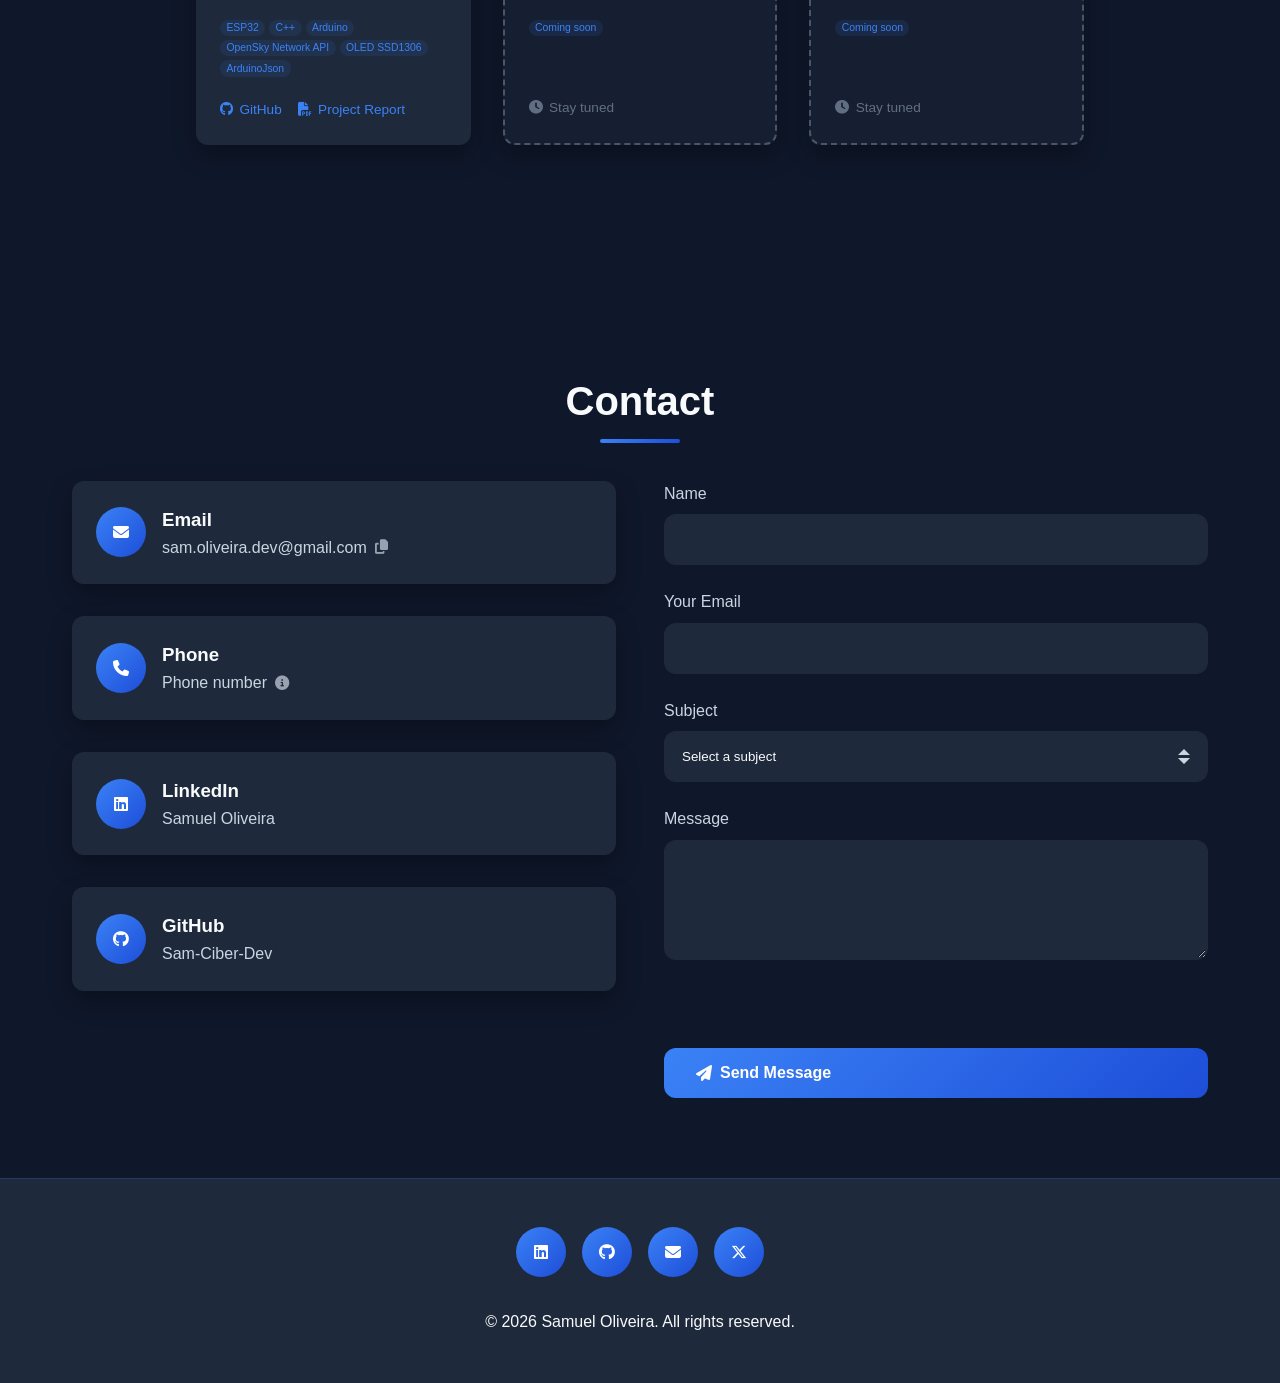
==== commit 47d13da3: "Certificações em dropdown, licenciatura, eventos CSCPT/CTF e CVs novos" ====
--- a/index.html
+++ b/index.html
@@ -107,7 +107,7 @@
                     "credentialCategory": "certificate",
                     "educationalLevel": "Professional",
                     "recognizedBy": { "@type": "Organization", "name": "arcX" },
-                    "url": "https://sam-ciber-dev.github.io/Certificates/Professional/CTI/ArcX/ArcX_Cyber_Threat_Intelligence_101_Certificate.pdf"
+                    "url": "https://sam-ciber-dev.github.io/Certificates/Professional/ArcX/CTI/ArcX_Cyber_Threat_Intelligence_101_Certificate.pdf"
                 },
                 {
                     "@type": "EducationalOccupationalCredential",
@@ -115,7 +115,7 @@
                     "credentialCategory": "certificate",
                     "educationalLevel": "Professional",
                     "recognizedBy": { "@type": "Organization", "name": "F1NDX" },
-                    "url": "https://sam-ciber-dev.github.io/Certificates/Professional/OSINT/F1NDX/F1NDX_OSINT_Level1_Certificate.pdf"
+                    "url": "https://sam-ciber-dev.github.io/Certificates/Professional/F1NDX/OSINT/F1NDX_OSINT_Level1_Certificate.pdf"
                 },
                 {
                     "@type": "EducationalOccupationalCredential",
@@ -123,7 +123,7 @@
                     "credentialCategory": "certificate",
                     "educationalLevel": "Professional",
                     "recognizedBy": { "@type": "Organization", "name": "F1NDX" },
-                    "url": "https://sam-ciber-dev.github.io/Certificates/Professional/OSINT/F1NDX/F1NDX_OSINT_Level2_Certificate.pdf"
+                    "url": "https://sam-ciber-dev.github.io/Certificates/Professional/F1NDX/OSINT/F1NDX_OSINT_Level2_Certificate.pdf"
                 },
                 {
                     "@type": "EducationalOccupationalCredential",
@@ -131,7 +131,15 @@
                     "credentialCategory": "certificate",
                     "educationalLevel": "Professional",
                     "recognizedBy": { "@type": "Organization", "name": "F1NDX" },
-                    "url": "https://sam-ciber-dev.github.io/Certificates/Professional/OSINT/F1NDX/F1NDX_OSINT_Level3_Certificate.pdf"
+                    "url": "https://sam-ciber-dev.github.io/Certificates/Professional/F1NDX/OSINT/F1NDX_OSINT_Level3_Certificate.pdf"
+                },
+                {
+                    "@type": "EducationalOccupationalCredential",
+                    "name": "Crypto Scam Investigations: Tracing the Money Trail",
+                    "credentialCategory": "certificate",
+                    "educationalLevel": "Professional",
+                    "recognizedBy": { "@type": "Organization", "name": "F1NDX" },
+                    "url": "https://sam-ciber-dev.github.io/Certificates/Professional/F1NDX/OSINT/F1NDX_Crypto_Scam_Investigations_Certificate.pdf"
                 },
                 {
                     "@type": "EducationalOccupationalCredential",
@@ -139,7 +147,7 @@
                     "credentialCategory": "certificate",
                     "educationalLevel": "Professional",
                     "recognizedBy": { "@type": "Organization", "name": "F1NDX" },
-                    "url": "https://sam-ciber-dev.github.io/Certificates/Professional/Privacy/FINDX/F1NDX_Digital_Privacy_Fundamentals_Certificate.pdf"
+                    "url": "https://sam-ciber-dev.github.io/Certificates/Professional/F1NDX/Privacy/F1NDX_Digital_Privacy_Fundamentals_Certificate.pdf"
                 }
             ]
         }
@@ -273,7 +281,7 @@
         <h2 class="section-title fade-in" data-i18n="exp.title">Experiência Profissional</h2>
         <div class="timeline fade-in">
             <div class="timeline-item">
-                <div class="timeline-date" data-i18n="exp.0.date">Mar 2026 - Atividade atual</div>
+                <div class="timeline-date" data-i18n="exp.0.date">mar. de 2026 - jul. de 2026 (5 meses)</div>
                 <h3 class="timeline-title" data-i18n="exp.0.title">Estágio em CTI e Pentest</h3>
                 <div class="timeline-company" data-i18n="exp.0.company">FIN-PRISMA, Papiro, Lda. (Grupo EAD)</div>
                 <p class="timeline-description" data-i18n="exp.0.desc">
@@ -304,6 +312,14 @@
         <h2 class="section-title fade-in" data-i18n="edu.title">Formação Acadêmica</h2>
         <div class="timeline fade-in">
             <div class="timeline-item">
+                <div class="timeline-date" data-i18n="edu.0.date">2026 - Atualidade</div>
+                <h3 class="timeline-title" data-i18n="edu.0.title">Licenciatura em Engenharia Informática</h3>
+                <div class="timeline-company" data-i18n="edu.0.company">Instituto Superior de Tecnologias Avançadas do Porto</div>
+                <p class="timeline-description" data-i18n="edu.0.desc">
+                    Licenciatura em Engenharia Informática, em curso, com o objetivo de expandir os conhecimentos no ramo da tecnologia. Compreender melhor como os sistemas, as redes, o software e as infraestruturas são concebidos e funcionam permite saber onde e como aplicar a cibersegurança em cada situação, adaptando a proteção às necessidades de cada contexto. Esta formação está a complementar a especialização em cibersegurança e a proporcionar uma visão mais ampla e integrada da tecnologia.
+                </p>
+            </div>
+            <div class="timeline-item">
                 <div class="timeline-date" data-i18n="edu.1.date">2024 - 2026</div>
                 <h3 class="timeline-title" data-i18n="edu.1.title">CTeSP de Cibersegurança</h3>
                 <div class="timeline-company" data-i18n="edu.1.company">Instituto Superior de Tecnologias Avançadas do Porto</div>
@@ -322,15 +338,31 @@
         </div>
     </section>
 
-    <!-- Academic Projects Section -->
+    <!-- Events Section (acad.* keys) -->
     <section class="section">
-        <h2 class="section-title fade-in" data-i18n="acad.title">Projetos Académicos</h2>
+        <h2 class="section-title fade-in" data-i18n="acad.title">Eventos</h2>
         <div class="timeline fade-in">
             <div class="timeline-item">
-                <div class="timeline-date" data-i18n="acad.1.date">2025</div>
-                <h3 class="timeline-title" data-i18n="acad.1.title">Participação na Joteca</h3>
-                <div class="timeline-company" data-i18n="acad.1.company">Instituto Superior de Tecnologias Avançadas do Porto</div>
+                <div class="timeline-date" data-i18n="acad.0.date">Outubro 2026</div>
+                <h3 class="timeline-title" data-i18n="acad.0.title">Organização de Evento Capture the Flag</h3>
+                <div class="timeline-company" data-i18n="acad.0.company">Instituto Superior de Tecnologias Avançadas do Porto</div>
+                <p class="timeline-description" data-i18n="acad.0.desc">
+                    Participei na organização de um evento de Capture the Flag (CTF) no ISTEC Porto, composto por um bootcamp de preparação, realizado a 22 de outubro, e pelo CTF, que decorreu dia 29 de outubro. Criei exercícios para o bootcamp e desafios para o CTF. O evento contou com mais de 20 equipas de 4 elementos cada e premiou os três primeiros classificados. Como fazia parte dos organizadores, recebi um troféu e um certificado. Esta experiência desenvolveu competências de organização de eventos, planeamento e criação de desafios de cibersegurança.
+                </p>
+            </div>
+            <div class="timeline-item">
+                <div class="timeline-date" data-i18n="acad.1.date">Julho 2026</div>
+                <h3 class="timeline-title" data-i18n="acad.1.title">Bootcamp de Seleção Final do CSCPT 2026</h3>
+                <div class="timeline-company" data-i18n="acad.1.company">Cybersecurity Challenge PT - Centro Nacional de Cibersegurança (CNCS)</div>
                 <p class="timeline-description" data-i18n="acad.1.desc">
+                    Participei na fase final de seleção nacional do Cybersecurity Challenge PT (CSCPT) 2026, um programa nacional de identificação e desenvolvimento de talento em cibersegurança, promovido pelo Centro Nacional de Cibersegurança (CNCS), que tem como objetivo selecionar e preparar representantes nacionais para competições internacionais da área. O bootcamp de seleção final decorreu de 17 a 20 de julho de 2026, em Rio Maior, e reuniu 30 participantes selecionados após meses de treino e uma exigente fase de qualificação. No primeiro dia de competição participámos na plataforma internacional OMNI CTF, uma competição de cibersegurança no formato Capture the Flag (CTF), onde resolvi desafios de várias categorias ao lado de 786 concorrentes de todo o mundo, uma experiência muito enriquecedora a nível técnico e pessoal.
+                </p>
+            </div>
+            <div class="timeline-item">
+                <div class="timeline-date" data-i18n="acad.2.date">Julho 2025</div>
+                <h3 class="timeline-title" data-i18n="acad.2.title">Participação na Joteca</h3>
+                <div class="timeline-company" data-i18n="acad.2.company">Instituto Superior de Tecnologias Avançadas do Porto</div>
+                <p class="timeline-description" data-i18n="acad.2.desc">
                     A Joteca foi uma organização académica do ISTEC no Porto, onde apresentei o projeto EyeWeb para representantes de empresas e outras instituições de ensino superior. Esta experiência desenvolveu competências de comunicação, trabalho em equipa, e exposição técnica em ambiente profissional, além de fortalecer o interesse por acessibilidade digital e segurança na web.
                 </p>
             </div>
@@ -364,51 +396,94 @@
             <div class="certification-category">
                 <h3><i class="fas fa-award"></i> <span data-i18n="certs.professional">Certificações Profissionais</span></h3>
                 <div class="certification-items">
-                    <a href="Certificates/Professional/CTI/ArcX/ArcX_Cyber_Threat_Intelligence_101_Certificate.pdf" class="certification-item"
-                        target="_blank" rel="noopener noreferrer"
-                        aria-label="Abrir certificado CTI 101 arcX em nova aba (PDF)">
-                        <div>
-                            <div class="cert-name" data-i18n="certs.prof1.name">Cyber Threat Intelligence 101</div>
-                            <div class="cert-status" data-i18n="certs.prof1.status">arcX</div>
-                        </div>
-                        <i class="fas fa-external-link-alt cert-icon" aria-hidden="true"></i>
-                    </a>
-                    <a href="Certificates/Professional/OSINT/F1NDX/F1NDX_OSINT_Level1_Certificate.pdf" class="certification-item"
-                        target="_blank" rel="noopener noreferrer"
-                        aria-label="Abrir certificado OSINT Level 1 F1NDX em nova aba (PDF)">
-                        <div>
-                            <div class="cert-name" data-i18n="certs.prof2.name">OSINT Level 1 • Foundations</div>
-                            <div class="cert-status" data-i18n="certs.prof2.status">F1NDX</div>
-                        </div>
-                        <i class="fas fa-external-link-alt cert-icon" aria-hidden="true"></i>
-                    </a>
-                    <a href="Certificates/Professional/OSINT/F1NDX/F1NDX_OSINT_Level2_Certificate.pdf" class="certification-item"
-                        target="_blank" rel="noopener noreferrer"
-                        aria-label="Abrir certificado OSINT Level 2 F1NDX em nova aba (PDF)">
-                        <div>
-                            <div class="cert-name" data-i18n="certs.prof3.name">OSINT Level 2 • Investigations</div>
-                            <div class="cert-status" data-i18n="certs.prof3.status">F1NDX</div>
-                        </div>
-                        <i class="fas fa-external-link-alt cert-icon" aria-hidden="true"></i>
-                    </a>
-                    <a href="Certificates/Professional/OSINT/F1NDX/F1NDX_OSINT_Level3_Certificate.pdf" class="certification-item"
-                        target="_blank" rel="noopener noreferrer"
-                        aria-label="Abrir certificado OSINT Level 3 F1NDX em nova aba (PDF)">
-                        <div>
-                            <div class="cert-name" data-i18n="certs.prof4.name">OSINT Level 3 • Advanced Techniques</div>
-                            <div class="cert-status" data-i18n="certs.prof4.status">F1NDX</div>
-                        </div>
-                        <i class="fas fa-external-link-alt cert-icon" aria-hidden="true"></i>
-                    </a>
-                    <a href="Certificates/Professional/Privacy/FINDX/F1NDX_Digital_Privacy_Fundamentals_Certificate.pdf" class="certification-item"
-                        target="_blank" rel="noopener noreferrer"
-                        aria-label="Abrir certificado Digital Privacy Fundamentals F1NDX em nova aba (PDF)">
-                        <div>
-                            <div class="cert-name" data-i18n="certs.prof5.name">Fundamentos de Privacidade Digital</div>
-                            <div class="cert-status" data-i18n="certs.prof5.status">F1NDX</div>
-                        </div>
-                        <i class="fas fa-external-link-alt cert-icon" aria-hidden="true"></i>
-                    </a>
+                <details class="cert-org">
+                    <summary class="cert-summary cert-org-summary">
+                        <span class="cert-org-name">F1NDX</span>
+                        <i class="fas fa-chevron-down cert-chevron" aria-hidden="true"></i>
+                    </summary>
+                    <div class="cert-org-body">
+                        <details class="cert-area">
+                            <summary class="cert-summary cert-area-summary">
+                                <span class="cert-area-name">OSINT</span>
+                                <i class="fas fa-chevron-down cert-chevron" aria-hidden="true"></i>
+                            </summary>
+                            <div class="cert-area-body">
+                                <a href="Certificates/Professional/F1NDX/OSINT/F1NDX_OSINT_Level1_Certificate.pdf" class="certification-item" target="_blank" rel="noopener noreferrer"
+                                    aria-label="Abrir certificado OSINT Level 1 F1NDX em nova aba (PDF)">
+                                    <div>
+                                        <div class="cert-name" data-i18n="certs.prof2.name">OSINT Nível 1 • Fundamentos</div>
+                                        <div class="cert-status" data-i18n="certs.prof2.status">F1NDX</div>
+                                    </div>
+                                    <i class="fas fa-external-link-alt cert-icon" aria-hidden="true"></i>
+                                </a>
+                                <a href="Certificates/Professional/F1NDX/OSINT/F1NDX_OSINT_Level2_Certificate.pdf" class="certification-item" target="_blank" rel="noopener noreferrer"
+                                    aria-label="Abrir certificado OSINT Level 2 F1NDX em nova aba (PDF)">
+                                    <div>
+                                        <div class="cert-name" data-i18n="certs.prof3.name">OSINT Nível 2 • Investigações</div>
+                                        <div class="cert-status" data-i18n="certs.prof3.status">F1NDX</div>
+                                    </div>
+                                    <i class="fas fa-external-link-alt cert-icon" aria-hidden="true"></i>
+                                </a>
+                                <a href="Certificates/Professional/F1NDX/OSINT/F1NDX_OSINT_Level3_Certificate.pdf" class="certification-item" target="_blank" rel="noopener noreferrer"
+                                    aria-label="Abrir certificado OSINT Level 3 F1NDX em nova aba (PDF)">
+                                    <div>
+                                        <div class="cert-name" data-i18n="certs.prof4.name">OSINT Nível 3 • Técnicas Avançadas</div>
+                                        <div class="cert-status" data-i18n="certs.prof4.status">F1NDX</div>
+                                    </div>
+                                    <i class="fas fa-external-link-alt cert-icon" aria-hidden="true"></i>
+                                </a>
+                                <a href="Certificates/Professional/F1NDX/OSINT/F1NDX_Crypto_Scam_Investigations_Certificate.pdf" class="certification-item" target="_blank" rel="noopener noreferrer"
+                                    aria-label="Abrir certificado Crypto Scam Investigations F1NDX em nova aba (PDF)">
+                                    <div>
+                                        <div class="cert-name" data-i18n="certs.prof6.name">Investigações de Burlas com Criptomoedas: Seguindo o Rasto do Dinheiro</div>
+                                        <div class="cert-status" data-i18n="certs.prof6.status">F1NDX</div>
+                                    </div>
+                                    <i class="fas fa-external-link-alt cert-icon" aria-hidden="true"></i>
+                                </a>
+                            </div>
+                        </details>
+                        <details class="cert-area">
+                            <summary class="cert-summary cert-area-summary">
+                                <span class="cert-area-name" data-i18n="certs.area.privacy">Privacidade</span>
+                                <i class="fas fa-chevron-down cert-chevron" aria-hidden="true"></i>
+                            </summary>
+                            <div class="cert-area-body">
+                                <a href="Certificates/Professional/F1NDX/Privacy/F1NDX_Digital_Privacy_Fundamentals_Certificate.pdf" class="certification-item" target="_blank" rel="noopener noreferrer"
+                                    aria-label="Abrir certificado Digital Privacy Fundamentals F1NDX em nova aba (PDF)">
+                                    <div>
+                                        <div class="cert-name" data-i18n="certs.prof5.name">Fundamentos de Privacidade Digital</div>
+                                        <div class="cert-status" data-i18n="certs.prof5.status">F1NDX</div>
+                                    </div>
+                                    <i class="fas fa-external-link-alt cert-icon" aria-hidden="true"></i>
+                                </a>
+                            </div>
+                        </details>
+                    </div>
+                </details>
+                <details class="cert-org">
+                    <summary class="cert-summary cert-org-summary">
+                        <span class="cert-org-name">ArcX</span>
+                        <i class="fas fa-chevron-down cert-chevron" aria-hidden="true"></i>
+                    </summary>
+                    <div class="cert-org-body">
+                        <details class="cert-area">
+                            <summary class="cert-summary cert-area-summary">
+                                <span class="cert-area-name">CTI</span>
+                                <i class="fas fa-chevron-down cert-chevron" aria-hidden="true"></i>
+                            </summary>
+                            <div class="cert-area-body">
+                                <a href="Certificates/Professional/ArcX/CTI/ArcX_Cyber_Threat_Intelligence_101_Certificate.pdf" class="certification-item" target="_blank" rel="noopener noreferrer"
+                                    aria-label="Abrir certificado CTI 101 arcX em nova aba (PDF)">
+                                    <div>
+                                        <div class="cert-name" data-i18n="certs.prof1.name">Inteligência de Ameaças Cibernéticas 101</div>
+                                        <div class="cert-status" data-i18n="certs.prof1.status">arcX</div>
+                                    </div>
+                                    <i class="fas fa-external-link-alt cert-icon" aria-hidden="true"></i>
+                                </a>
+                            </div>
+                        </details>
+                    </div>
+                </details>
                 </div>
             </div>
             
@@ -428,6 +503,13 @@
             <div class="certification-category">
                 <h3><i class="fas fa-users"></i> <span data-i18n="certs.participation">Certificações de Participação</span></h3>
                 <div class="certification-items">
+                    <a href="Certificates/Participation/OmniCTF/OmniCTF_Participation_Certificate_2026.pdf" class="certification-item" target="_blank" rel="noopener noreferrer" aria-label="Abrir certificado de participação OmniCTF 2026 Qualifiers em nova aba (PDF)">
+                        <div>
+                            <div class="cert-name" data-i18n="certs.part2.name">Participação no OmniCTF 2026 Qualifiers</div>
+                            <div class="cert-status" data-i18n="certs.part2.status">OmniCTF - CSCPT 2026</div>
+                        </div>
+                        <i class="fas fa-external-link-alt cert-icon" aria-hidden="true"></i>
+                    </a>
                     <a href="Certificates/Participation/Joteca/Joteca_Participation_Certificate.pdf" class="certification-item" target="_blank" rel="noopener noreferrer" aria-label="Abrir certificado de participação Joteca em nova aba (PDF)">
                         <div>
                             <div class="cert-name" data-i18n="certs.part1.name">Participação na Joteca</div>
--- a/index.css
+++ b/index.css
@@ -704,6 +704,102 @@
     color: var(--accent-color);
 }
 
+/* -- Professional certifications: dropdown por organização > área -------------- */
+.cert-org,
+.cert-area {
+    border-radius: var(--border-radius);
+}
+
+.cert-org + .cert-org {
+    margin-top: 1rem;
+}
+
+.cert-summary {
+    display: flex;
+    align-items: center;
+    justify-content: space-between;
+    gap: 0.75rem;
+    cursor: pointer;
+    list-style: none;            /* remove a seta nativa (Firefox/Chrome) */
+    user-select: none;
+    transition: var(--transition);
+}
+
+.cert-summary::-webkit-details-marker {
+    display: none;               /* remove a seta nativa (Safari) */
+}
+
+.cert-summary:focus-visible {
+    outline: 2px solid var(--accent-color);
+    outline-offset: 2px;
+}
+
+.cert-org-summary {
+    padding: 1rem 1.5rem;
+    background: rgba(59, 130, 246, 0.1);
+    border: 1px solid rgba(59, 130, 246, 0.2);
+    border-radius: var(--border-radius);
+    font-weight: 600;
+    color: var(--text-primary);
+}
+
+.cert-org-summary:hover,
+.cert-org[open]:not([data-closing]) > .cert-org-summary {
+    background: rgba(59, 130, 246, 0.2);
+    border-color: var(--accent-color);
+}
+
+.cert-org-body {
+    display: flex;
+    flex-direction: column;
+    gap: 0.75rem;
+    padding: 1rem 0 0 0.75rem;
+}
+
+.cert-area-summary {
+    padding: 0.6rem 1rem;
+    background: rgba(59, 130, 246, 0.05);
+    border: 1px solid rgba(59, 130, 246, 0.15);
+    border-radius: var(--border-radius);
+    font-size: 0.85rem;
+    font-weight: 600;
+    letter-spacing: 0.05em;
+    text-transform: uppercase;
+    color: var(--text-secondary);
+}
+
+.cert-area-summary:hover,
+.cert-area[open]:not([data-closing]) > .cert-area-summary {
+    background: rgba(59, 130, 246, 0.12);
+    border-color: rgba(59, 130, 246, 0.4);
+    color: var(--text-primary);
+}
+
+.cert-area-body {
+    display: flex;
+    flex-direction: column;
+    gap: 0.75rem;
+    margin-top: 0.5rem;
+    padding-left: 0.75rem;
+}
+
+.cert-chevron {
+    font-size: 0.8rem;
+    opacity: 0.7;
+    transition: transform 0.3s ease;   /* keep in sync with DURATION_MS in js/dropdowns.js */
+}
+
+/* [data-closing] is set by js/dropdowns.js while the close animation runs ([open] is removed at the end) */
+details[open]:not([data-closing]) > .cert-summary > .cert-chevron {
+    transform: rotate(180deg);
+}
+
+@media (prefers-reduced-motion: reduce) {
+    .cert-chevron {
+        transition: none;
+    }
+}
+
 /* ========================================================================== */
 /* Projects Section                                                            */
 /* ========================================================================== */
@@ -1886,6 +1982,15 @@
         font-size: 0.75rem;
     }
 
+    .cert-org-summary {
+        padding: 0.8rem;
+        font-size: 0.9rem;
+    }
+
+    .cert-org-body {
+        padding-left: 0.25rem;
+    }
+
     /* Contact */
     .contact-item {
         flex-direction: column;
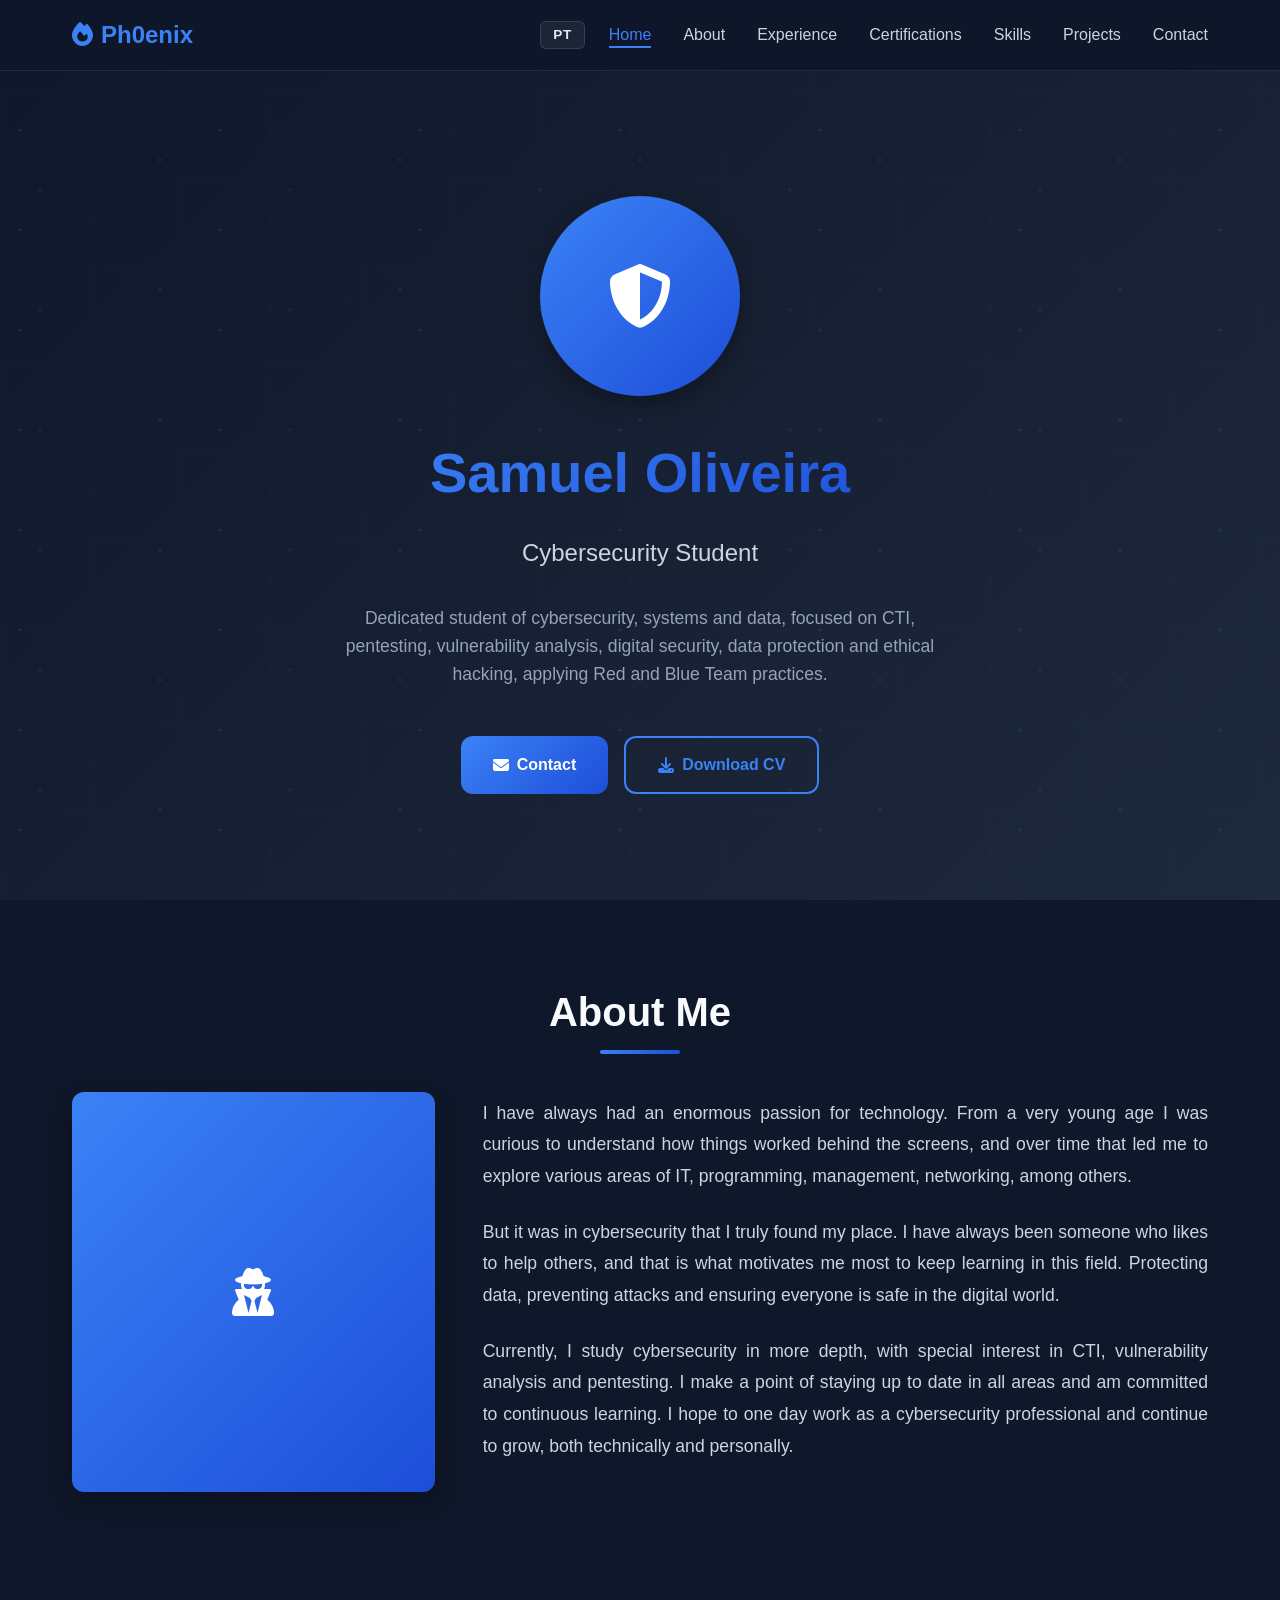
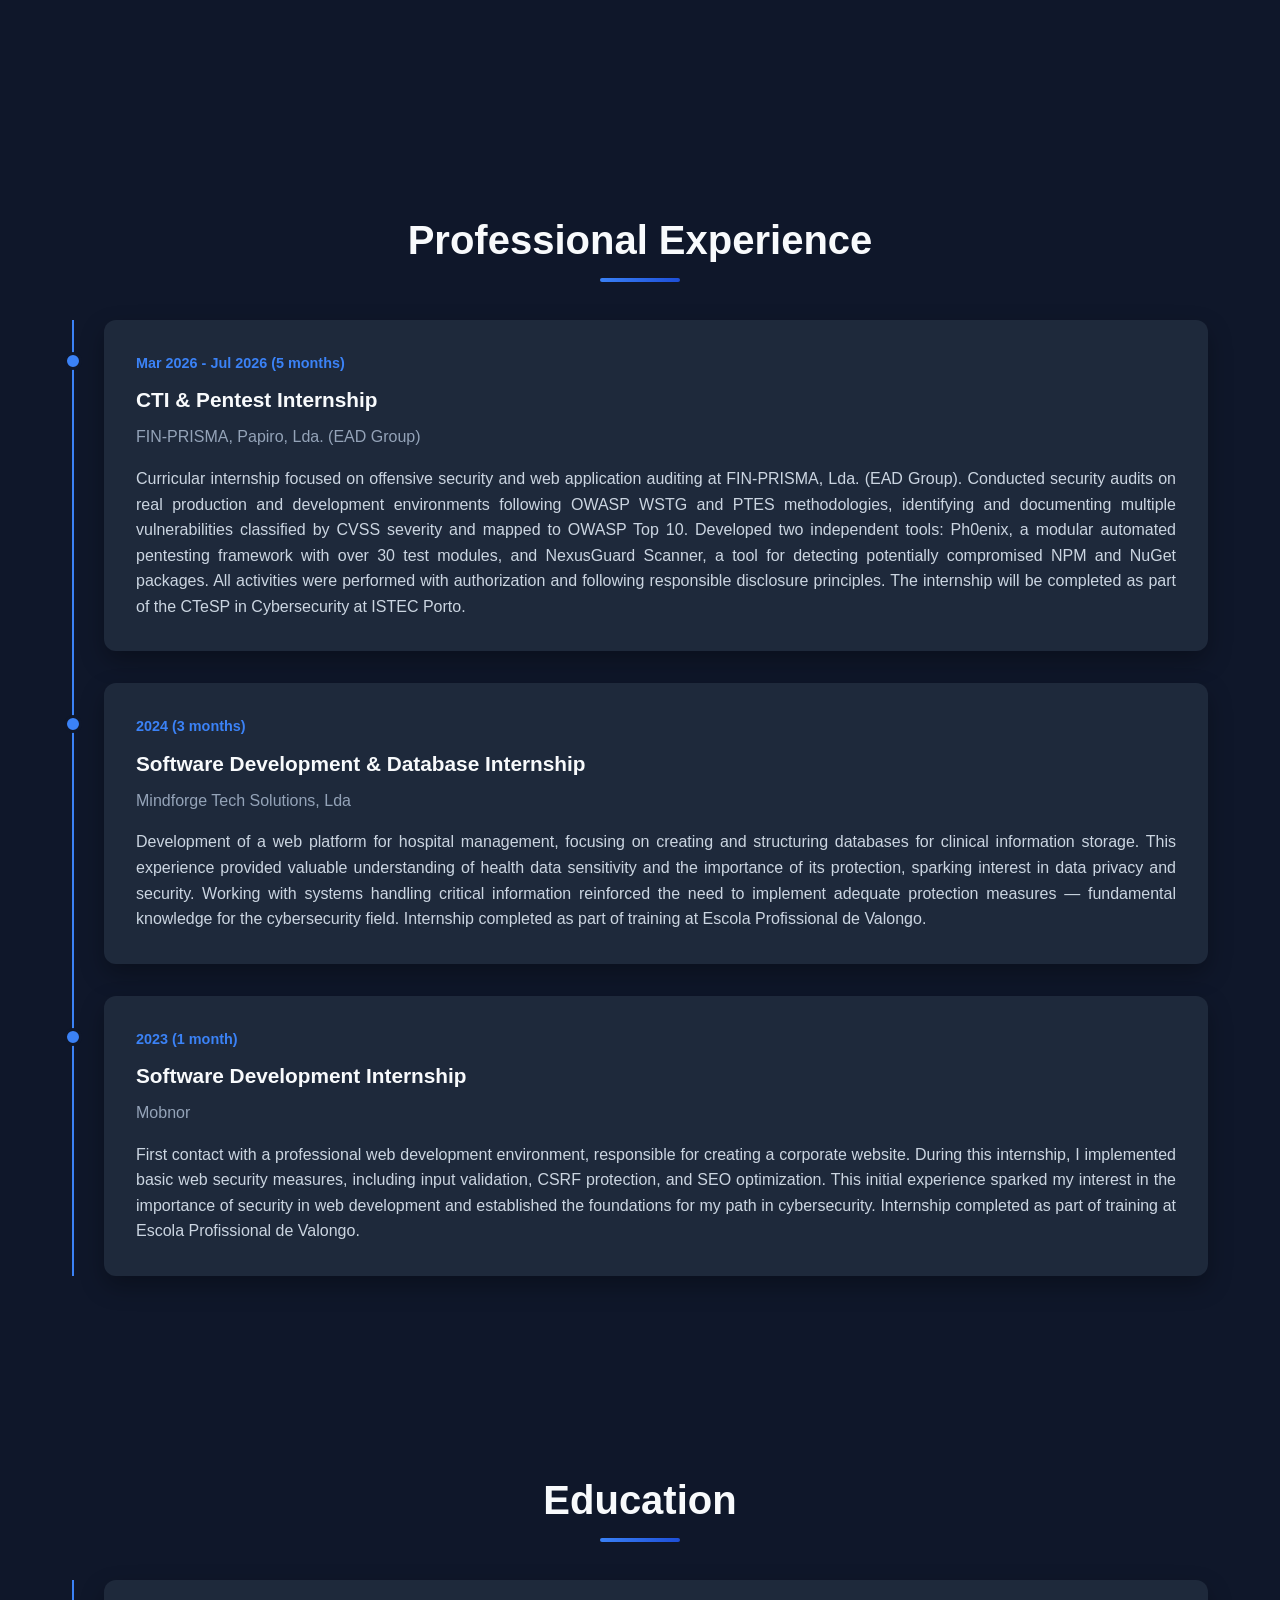
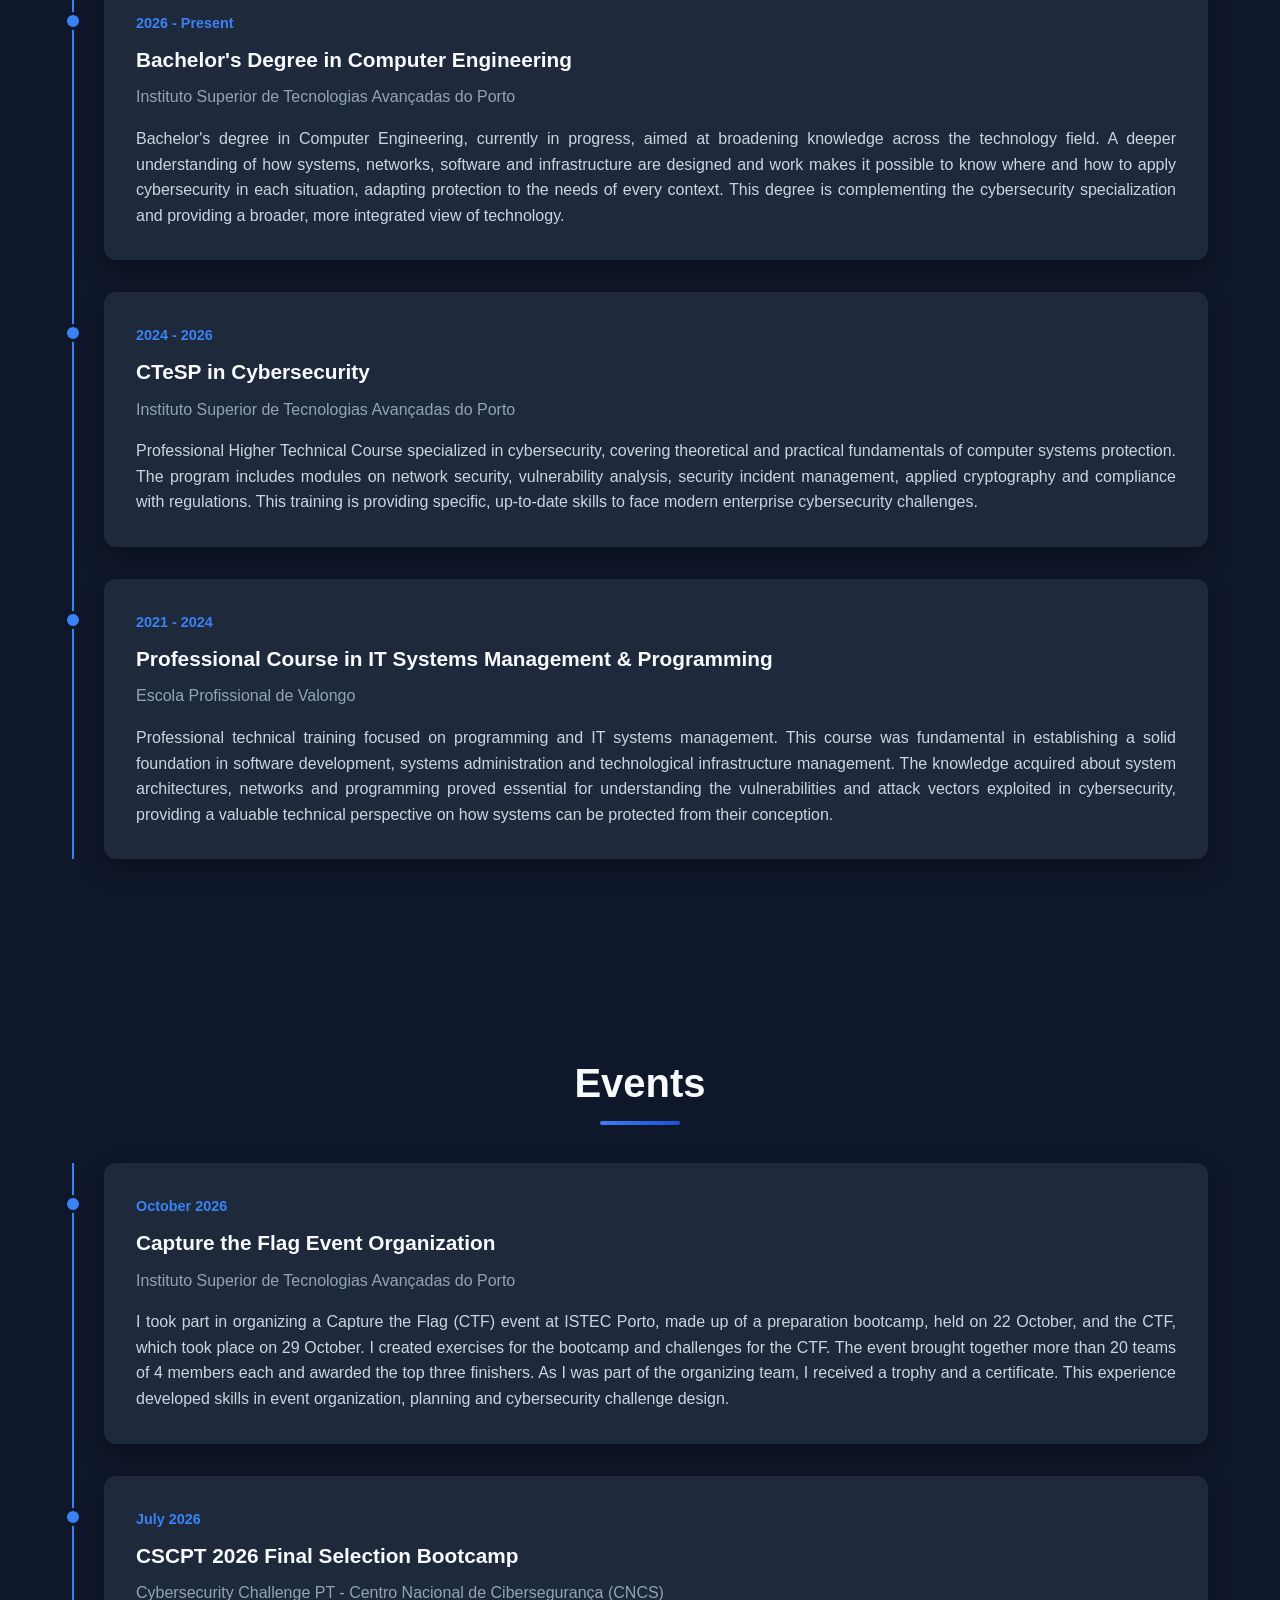
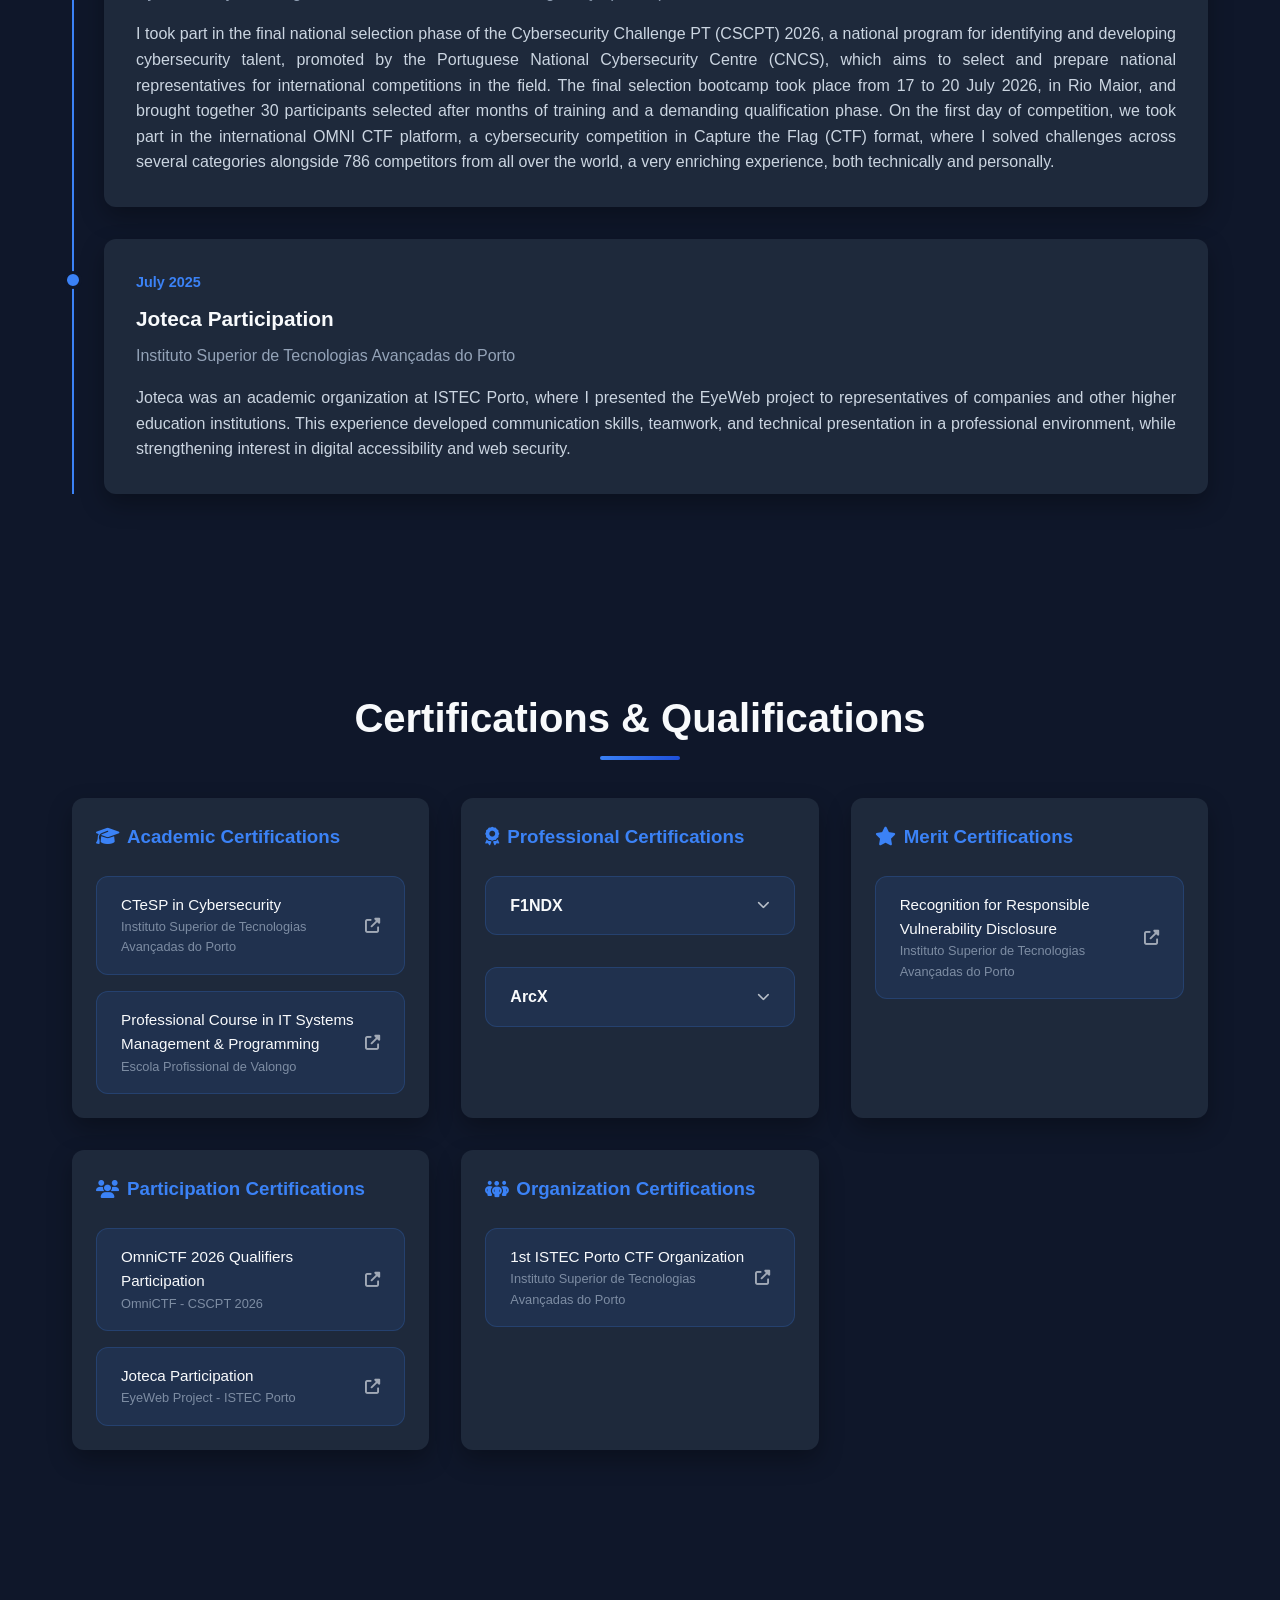
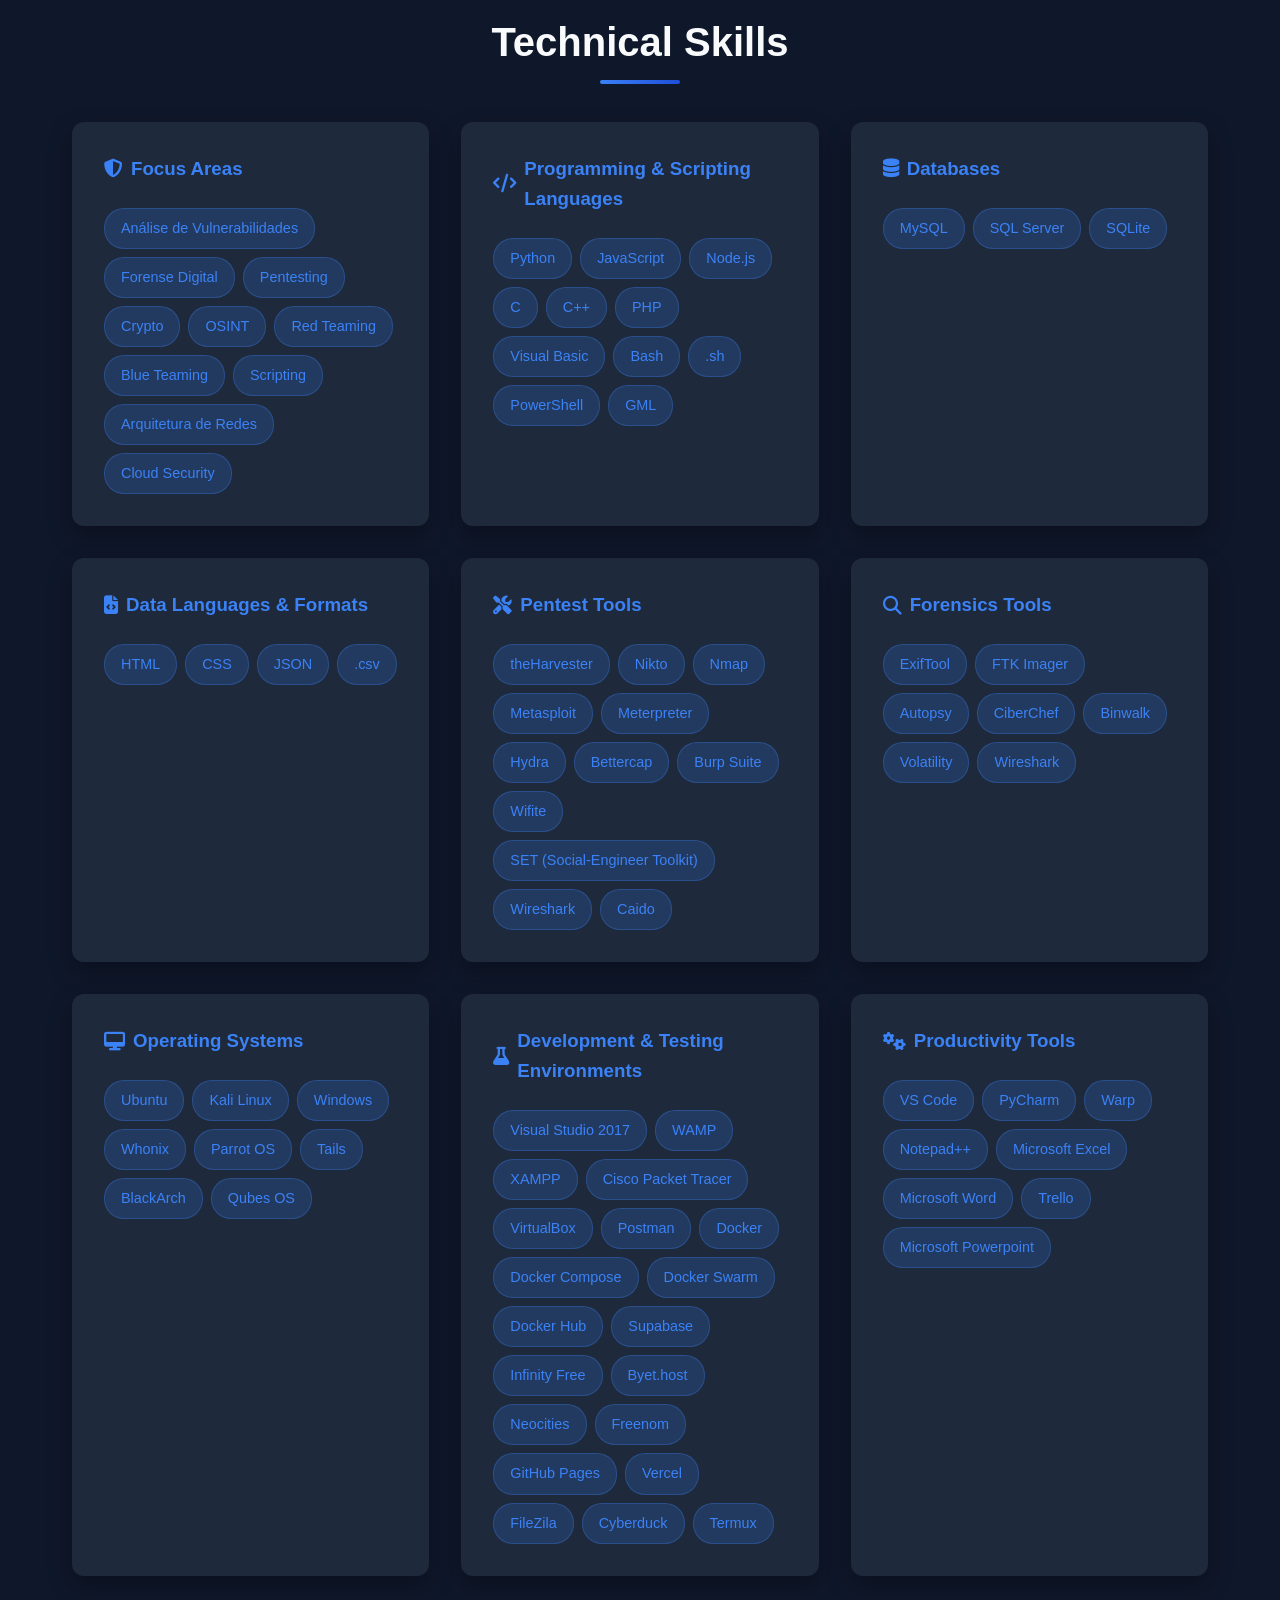
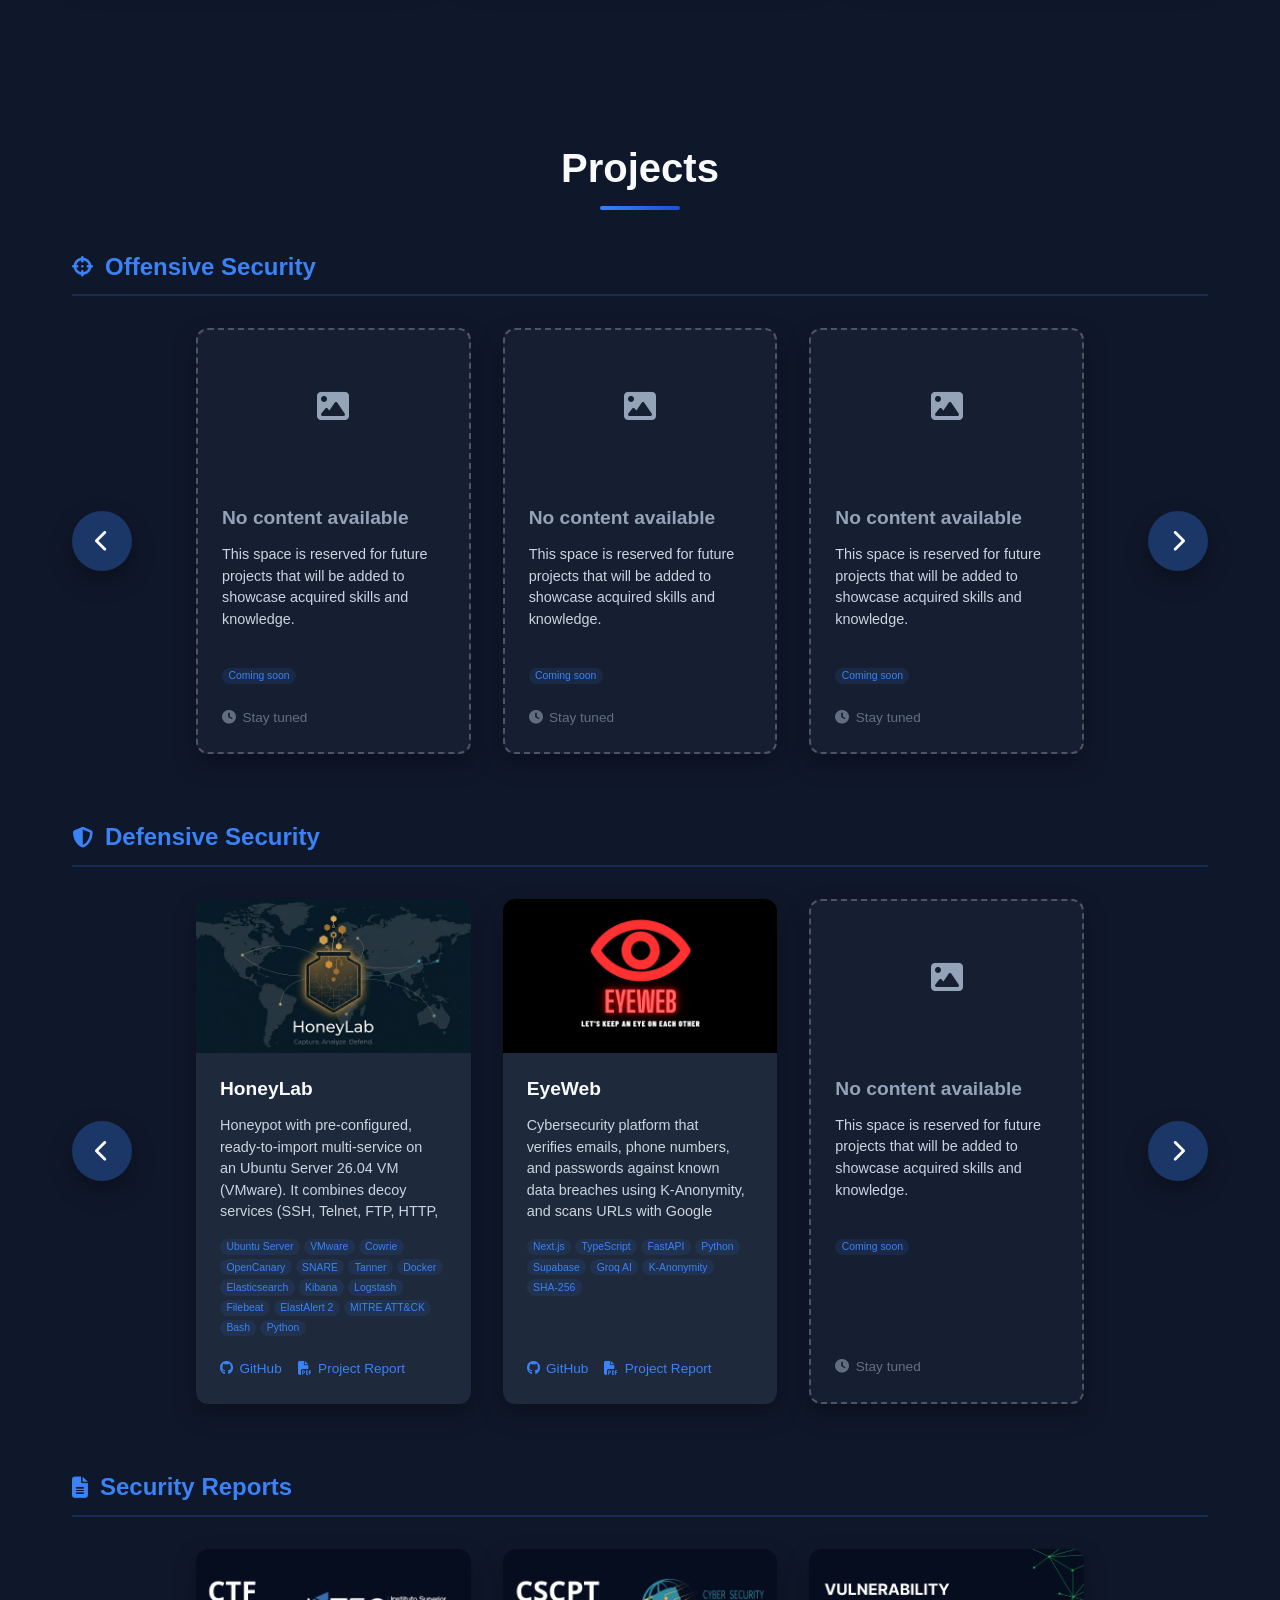
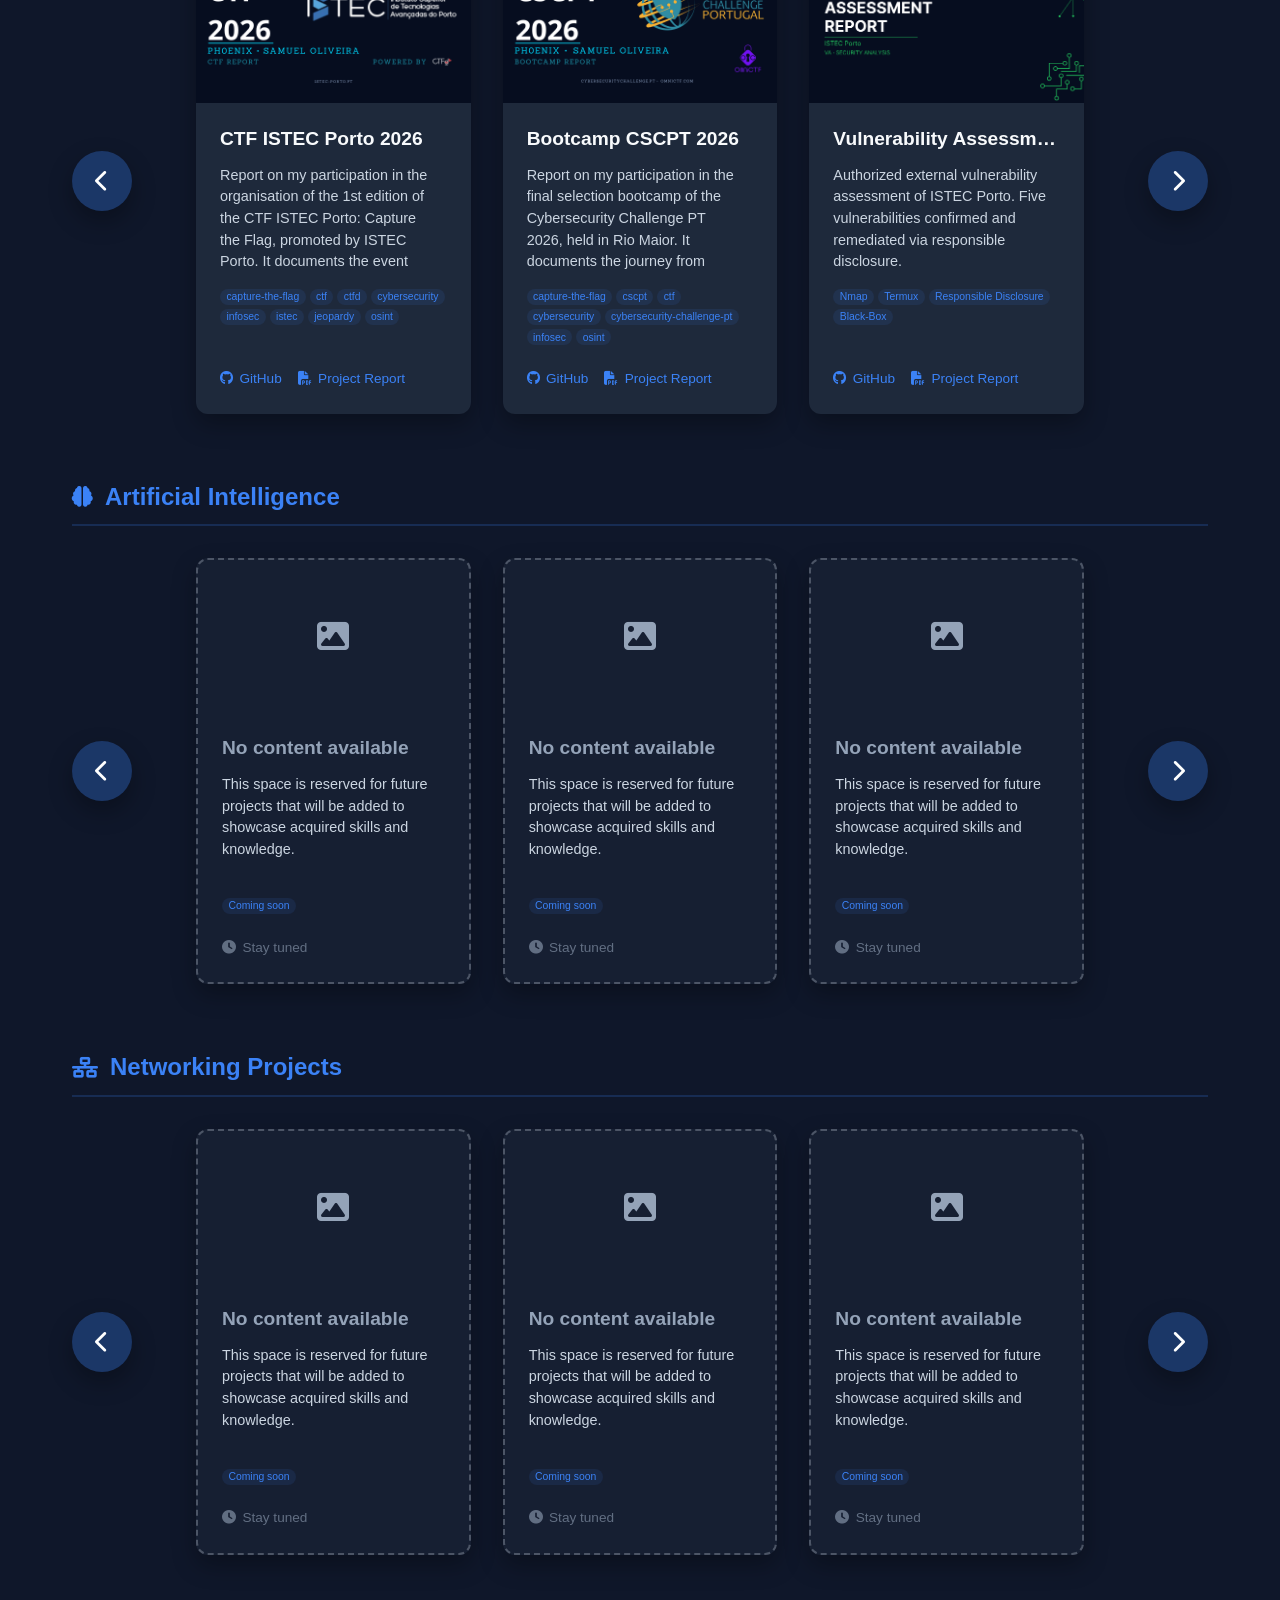
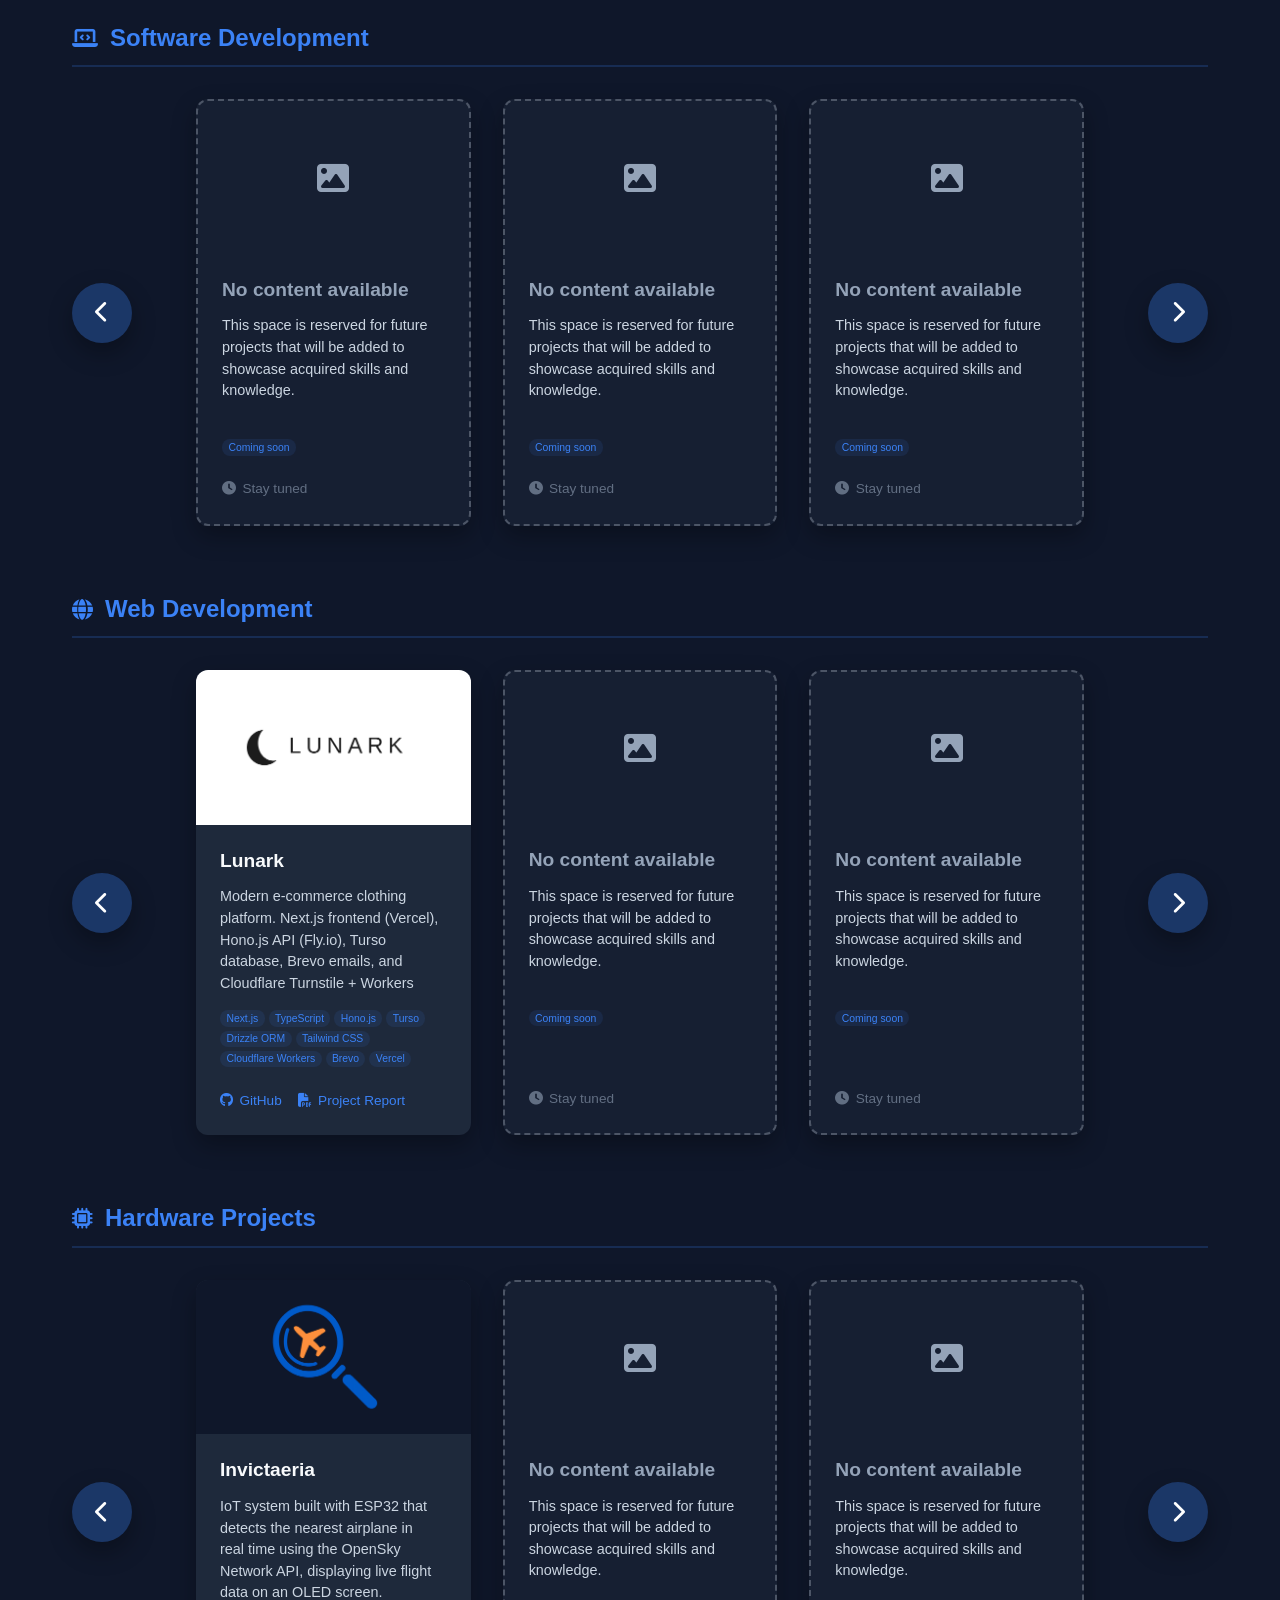
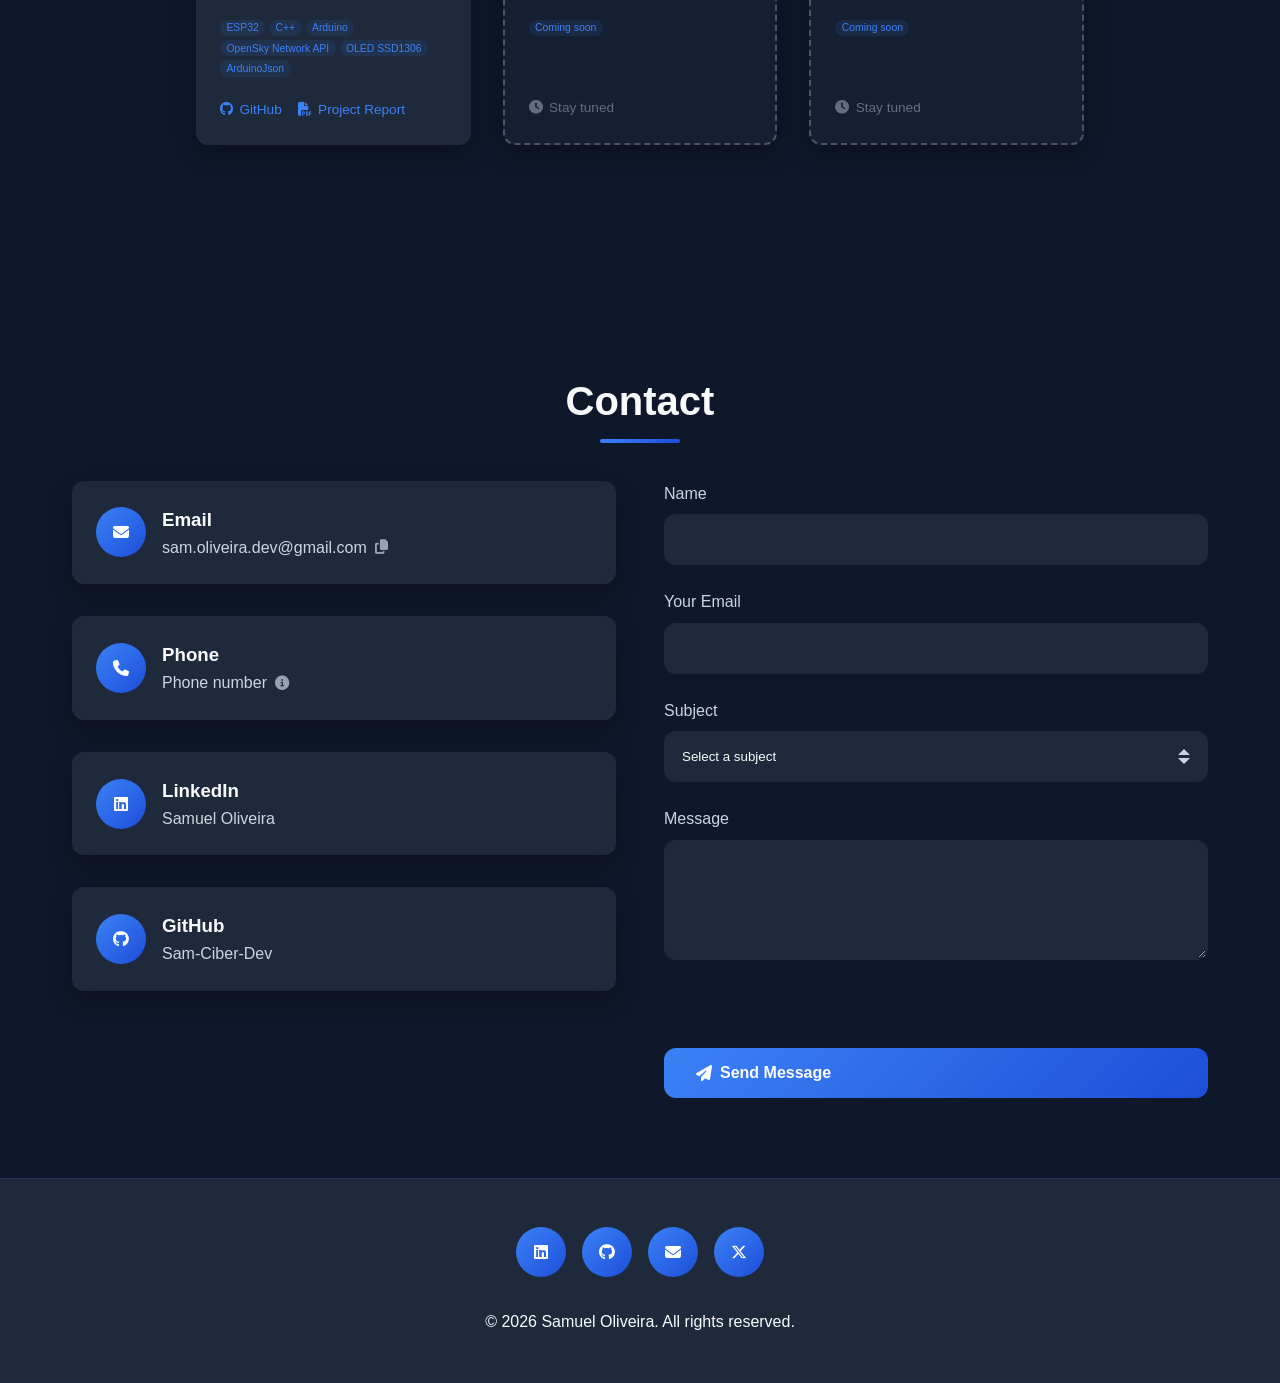
==== commit 3c7f9670: "New certificates section added, along with another organization certificate." ====
--- a/index.html
+++ b/index.html
@@ -148,6 +148,13 @@
                     "educationalLevel": "Professional",
                     "recognizedBy": { "@type": "Organization", "name": "F1NDX" },
                     "url": "https://sam-ciber-dev.github.io/Certificates/Professional/F1NDX/Privacy/F1NDX_Digital_Privacy_Fundamentals_Certificate.pdf"
+                },
+                {
+                    "@type": "EducationalOccupationalCredential",
+                    "name": "1st ISTEC Porto CTF Organization",
+                    "credentialCategory": "certificate",
+                    "recognizedBy": { "@type": "Organization", "name": "Instituto Superior de Tecnologias Avançadas do Porto" },
+                    "url": "https://sam-ciber-dev.github.io/Certificates/Organization/ISTEC/ISTEC_CTF_Organization_Certificate.pdf"
                 }
             ]
         }
@@ -519,6 +526,19 @@
                     </a>
                 </div>
             </div>
+
+            <div class="certification-category">
+                <h3><i class="fas fa-people-group"></i> <span data-i18n="certs.organization">Certificações de Organização</span></h3>
+                <div class="certification-items">
+                    <a href="Certificates/Organization/ISTEC/ISTEC_CTF_Organization_Certificate.pdf" class="certification-item" target="_blank" rel="noopener noreferrer" aria-label="Abrir certificado de organização do 1.º CTF ISTEC Porto em nova aba (PDF)">
+                        <div>
+                            <div class="cert-name" data-i18n="certs.org1.name">Organização do 1.º CTF ISTEC Porto</div>
+                            <div class="cert-status" data-i18n="certs.org1.status">Instituto Superior de Tecnologias Avançadas do Porto</div>
+                        </div>
+                        <i class="fas fa-external-link-alt cert-icon" aria-hidden="true"></i>
+                    </a>
+                </div>
+            </div>
             
 
         </div>
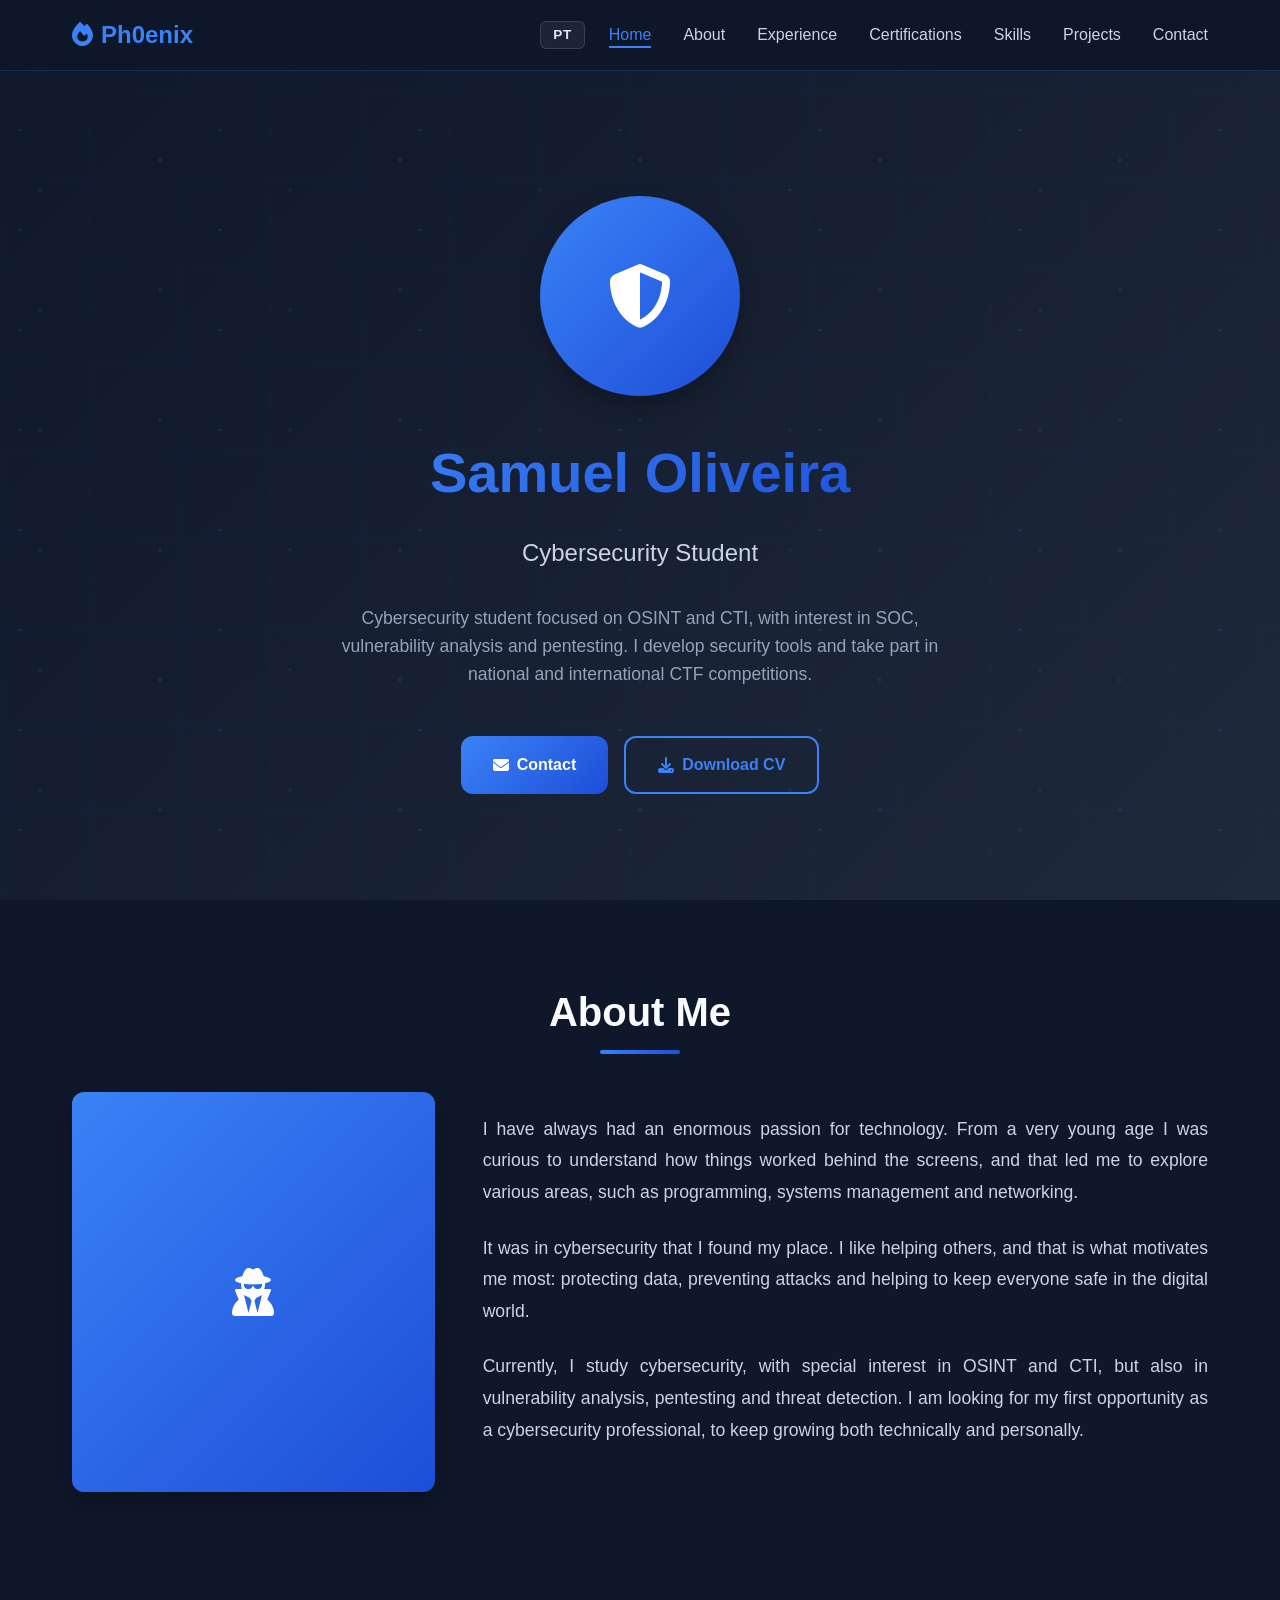
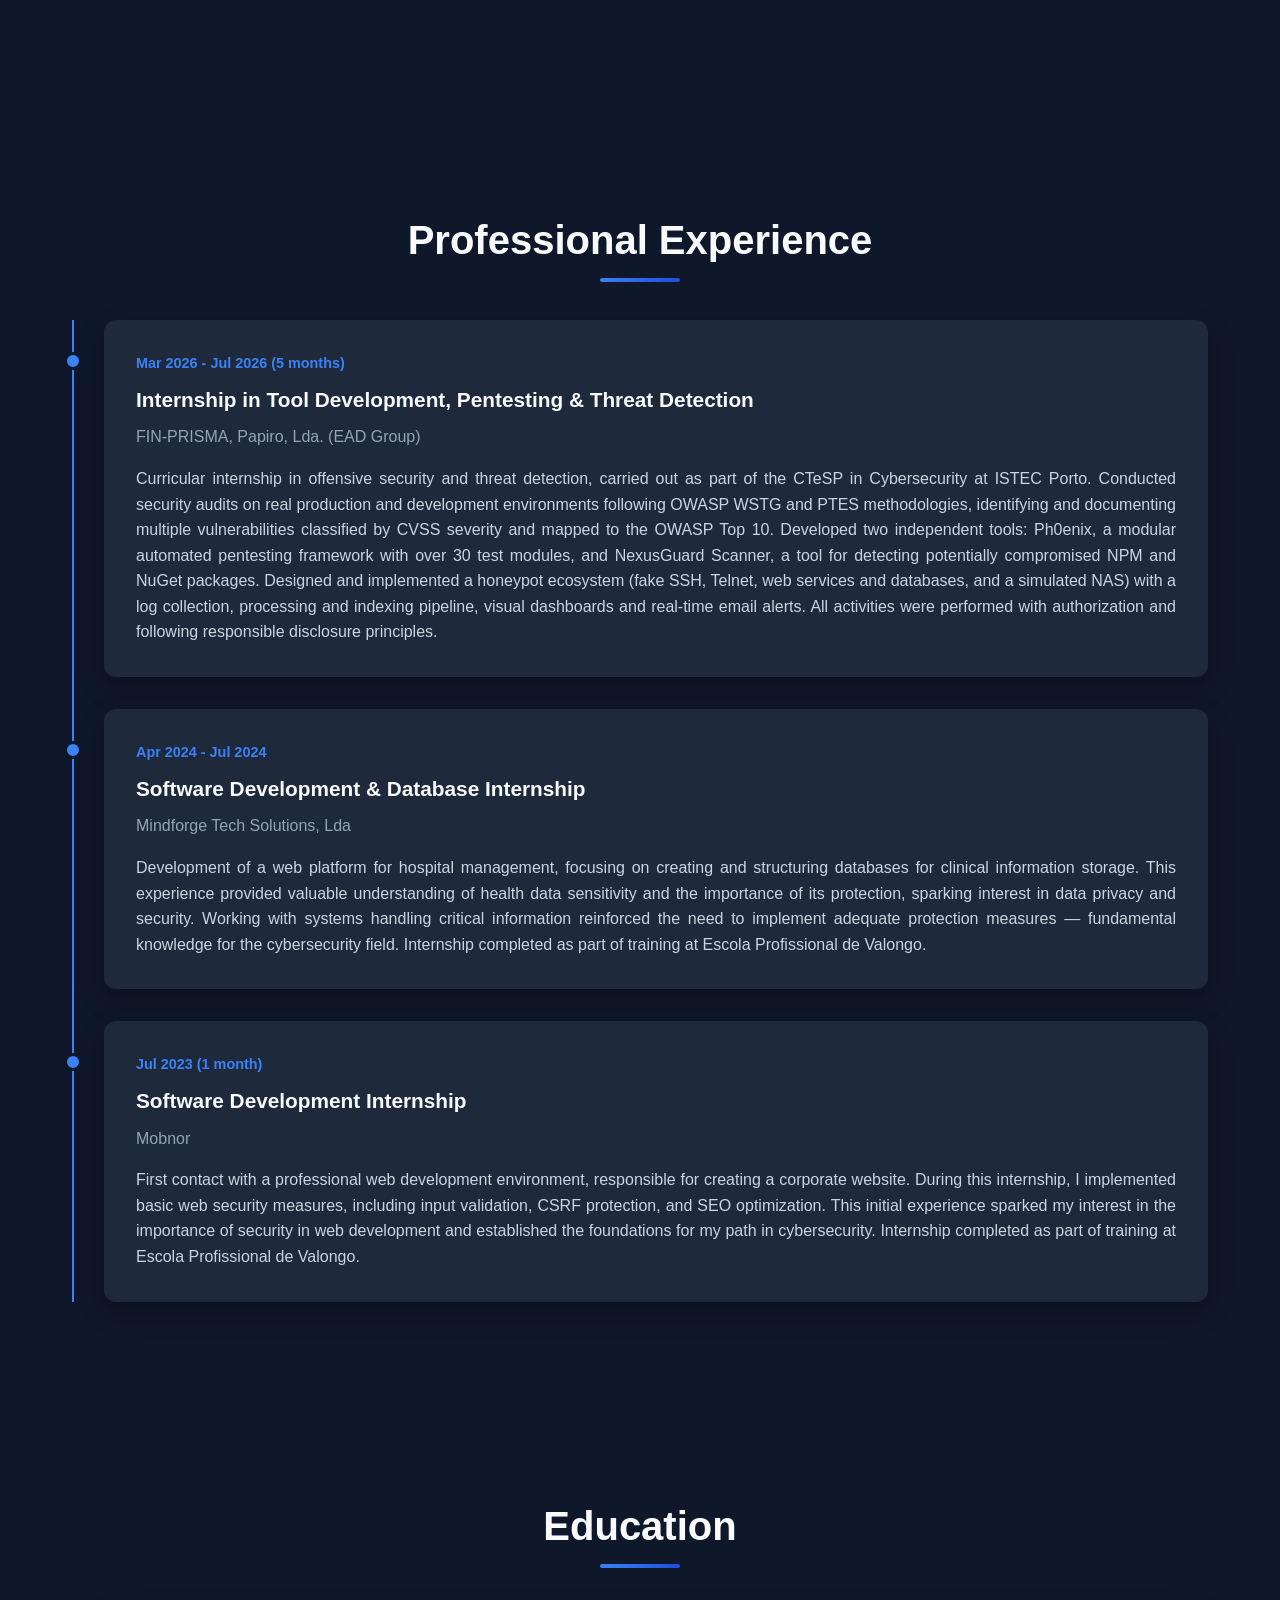
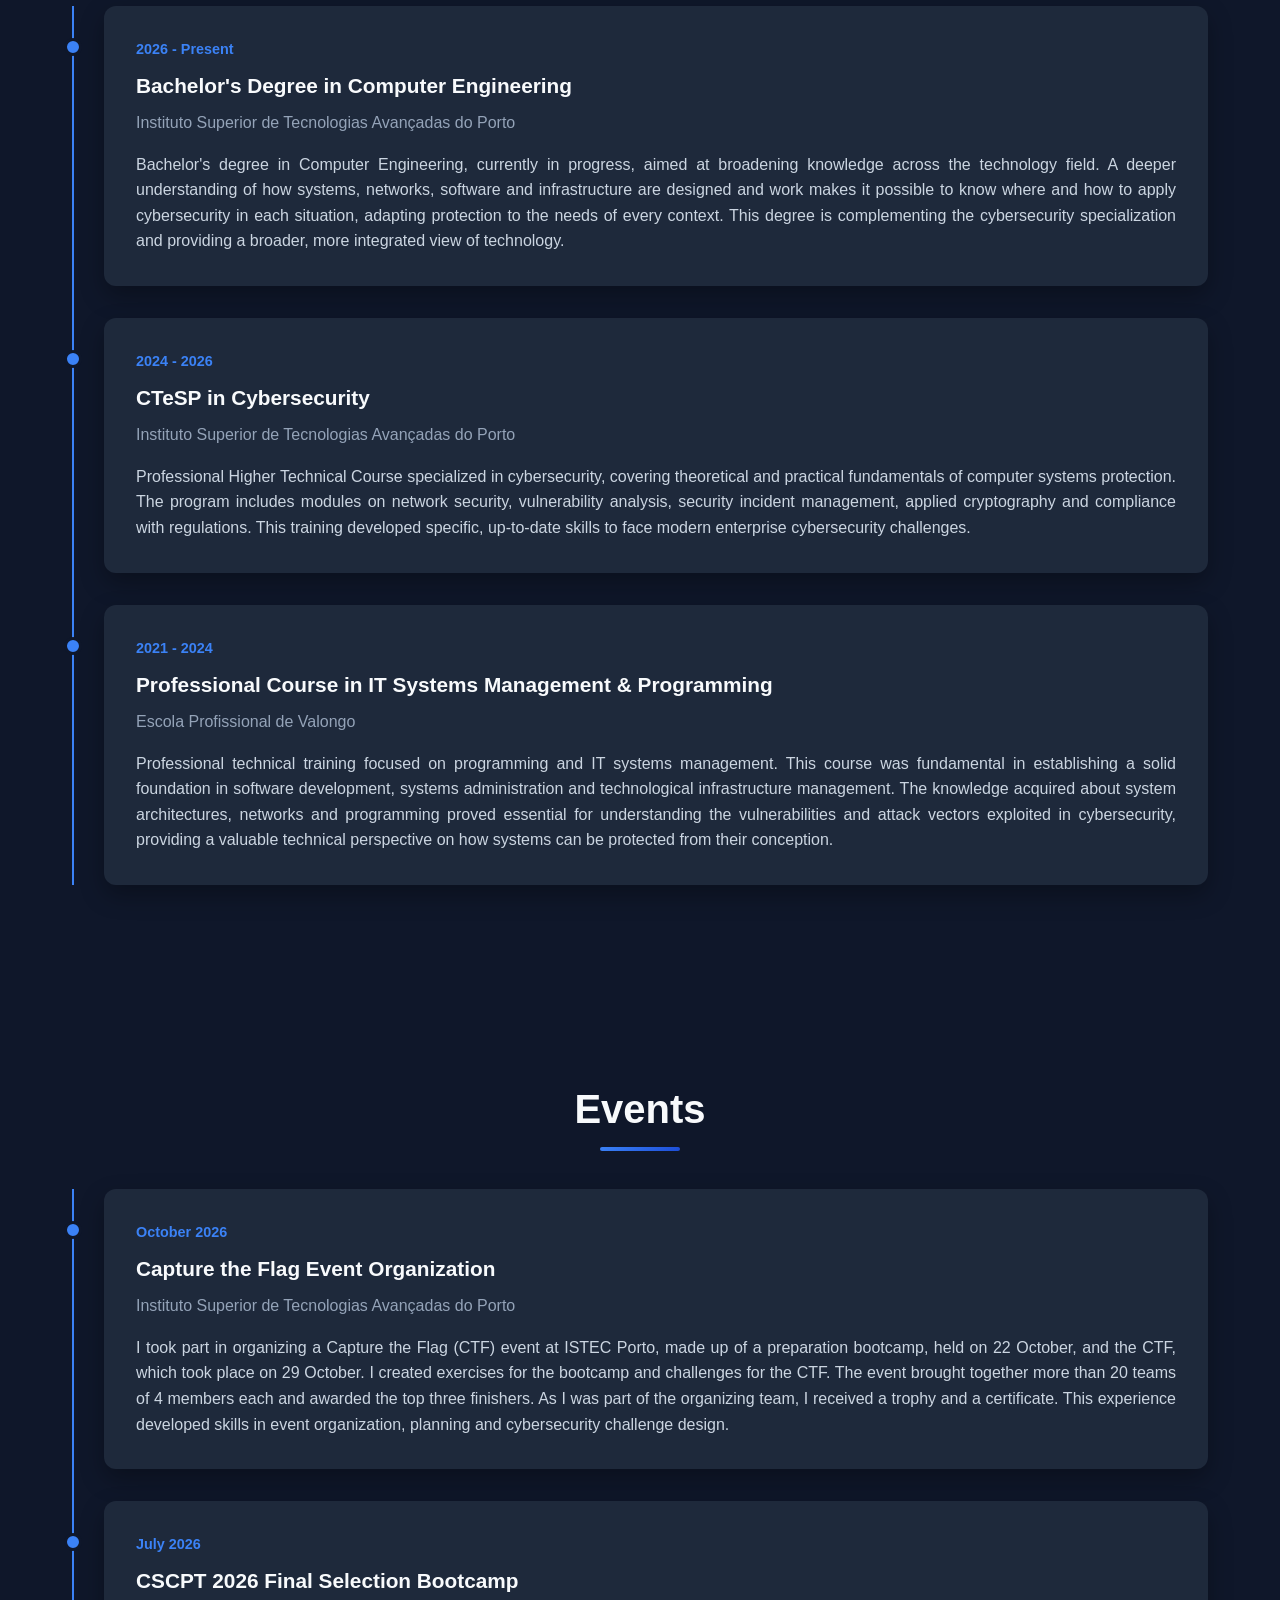
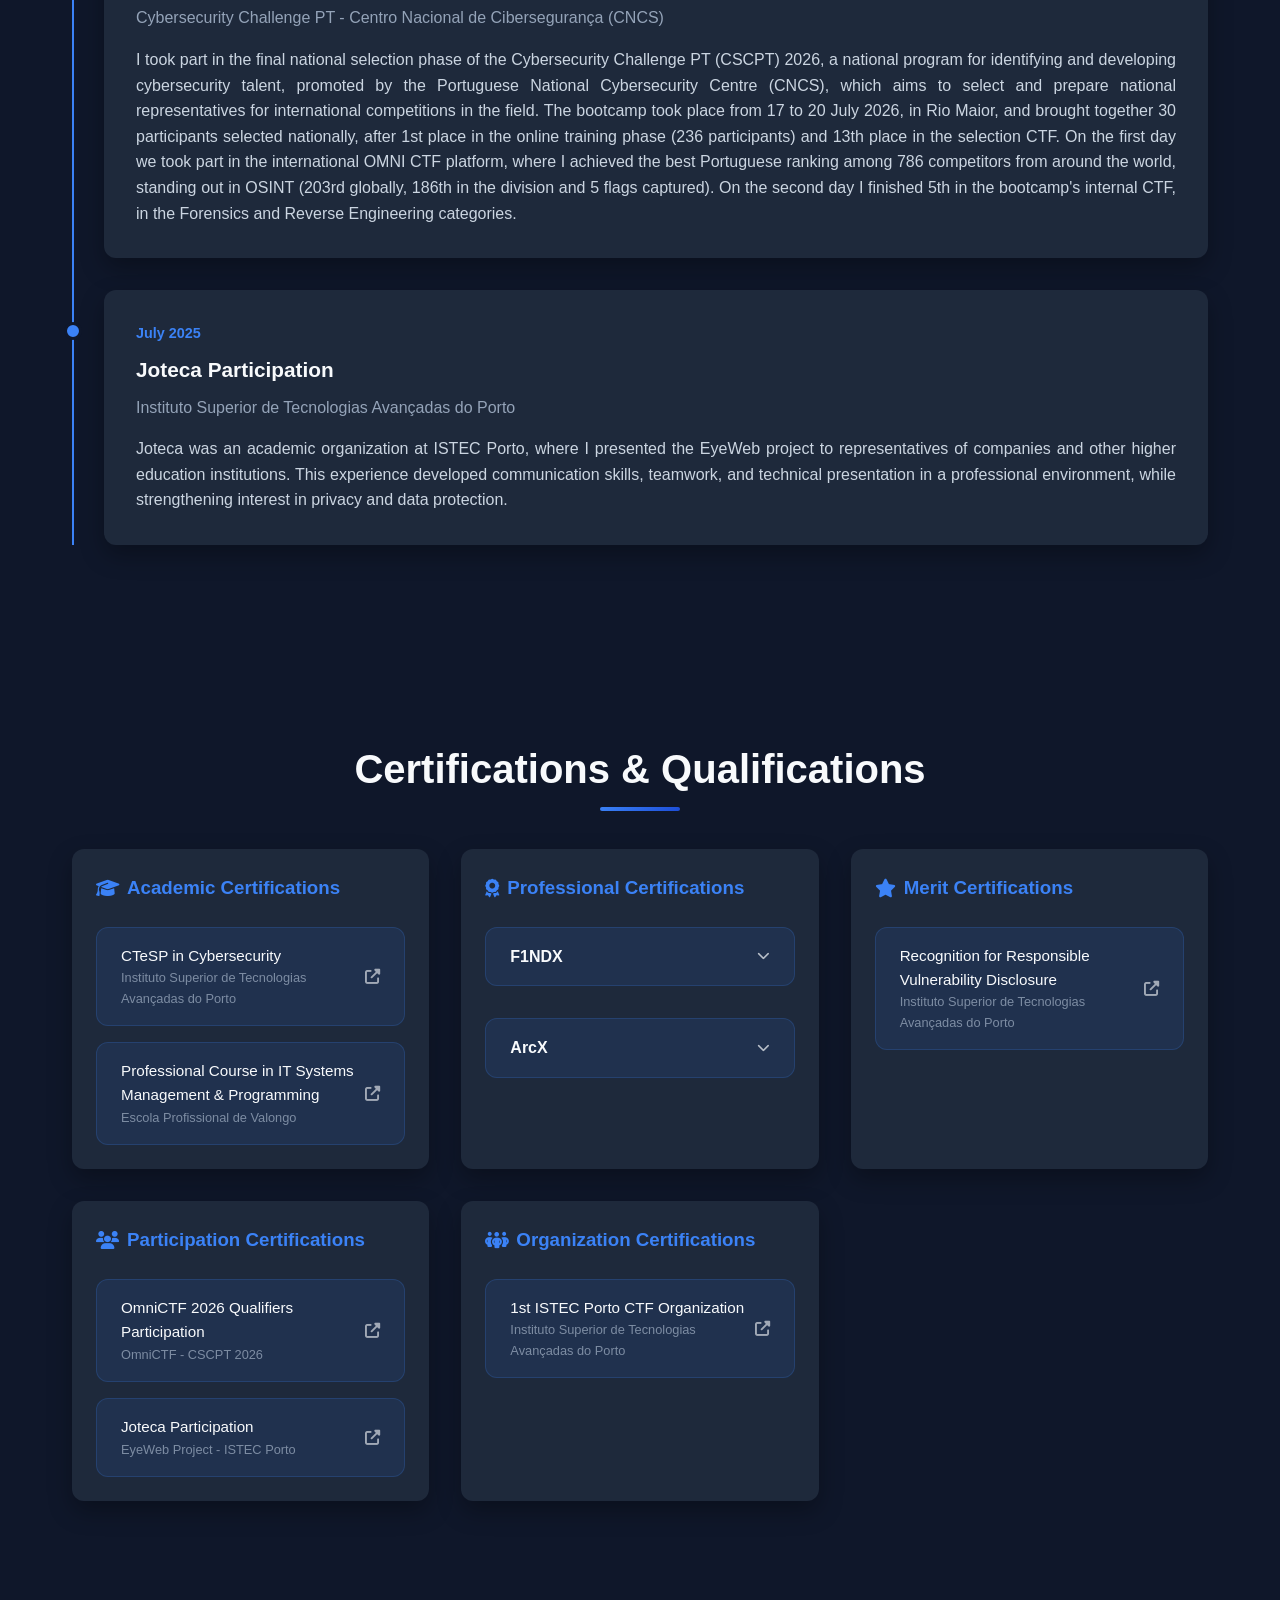
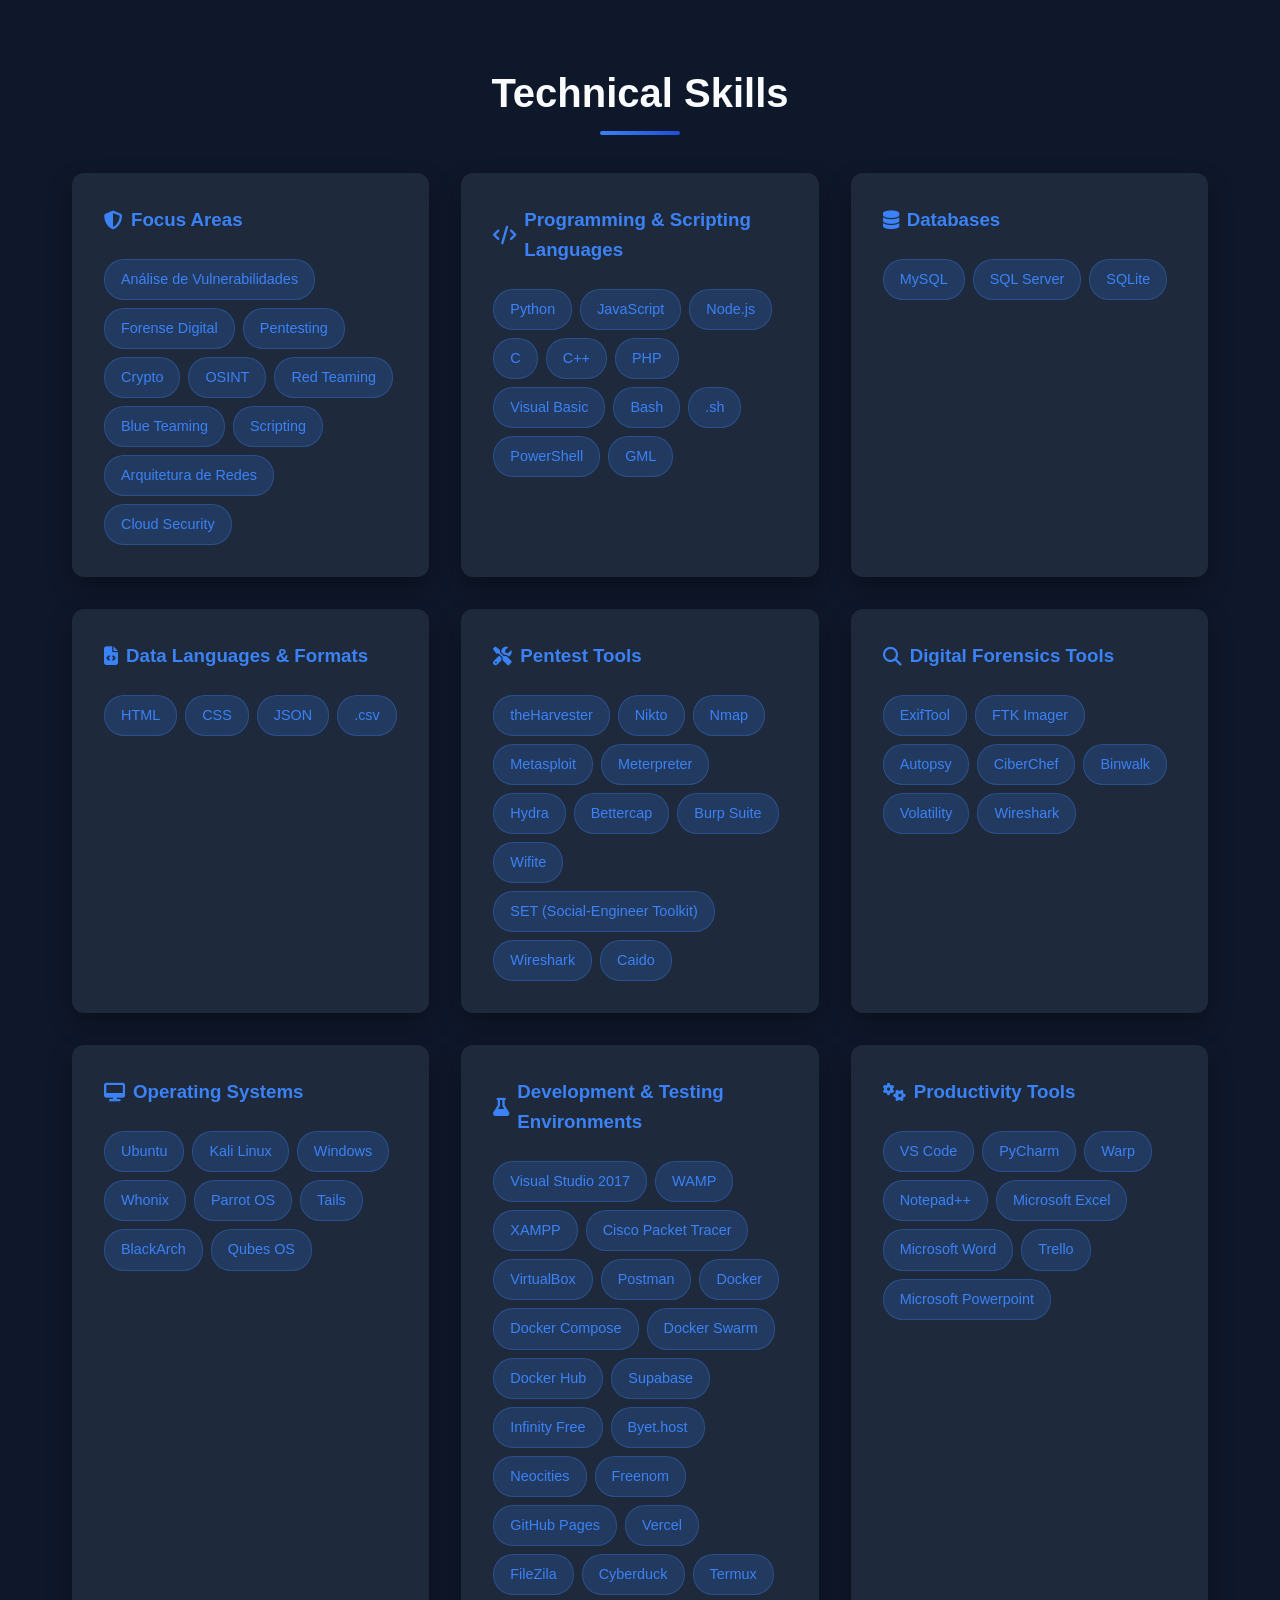
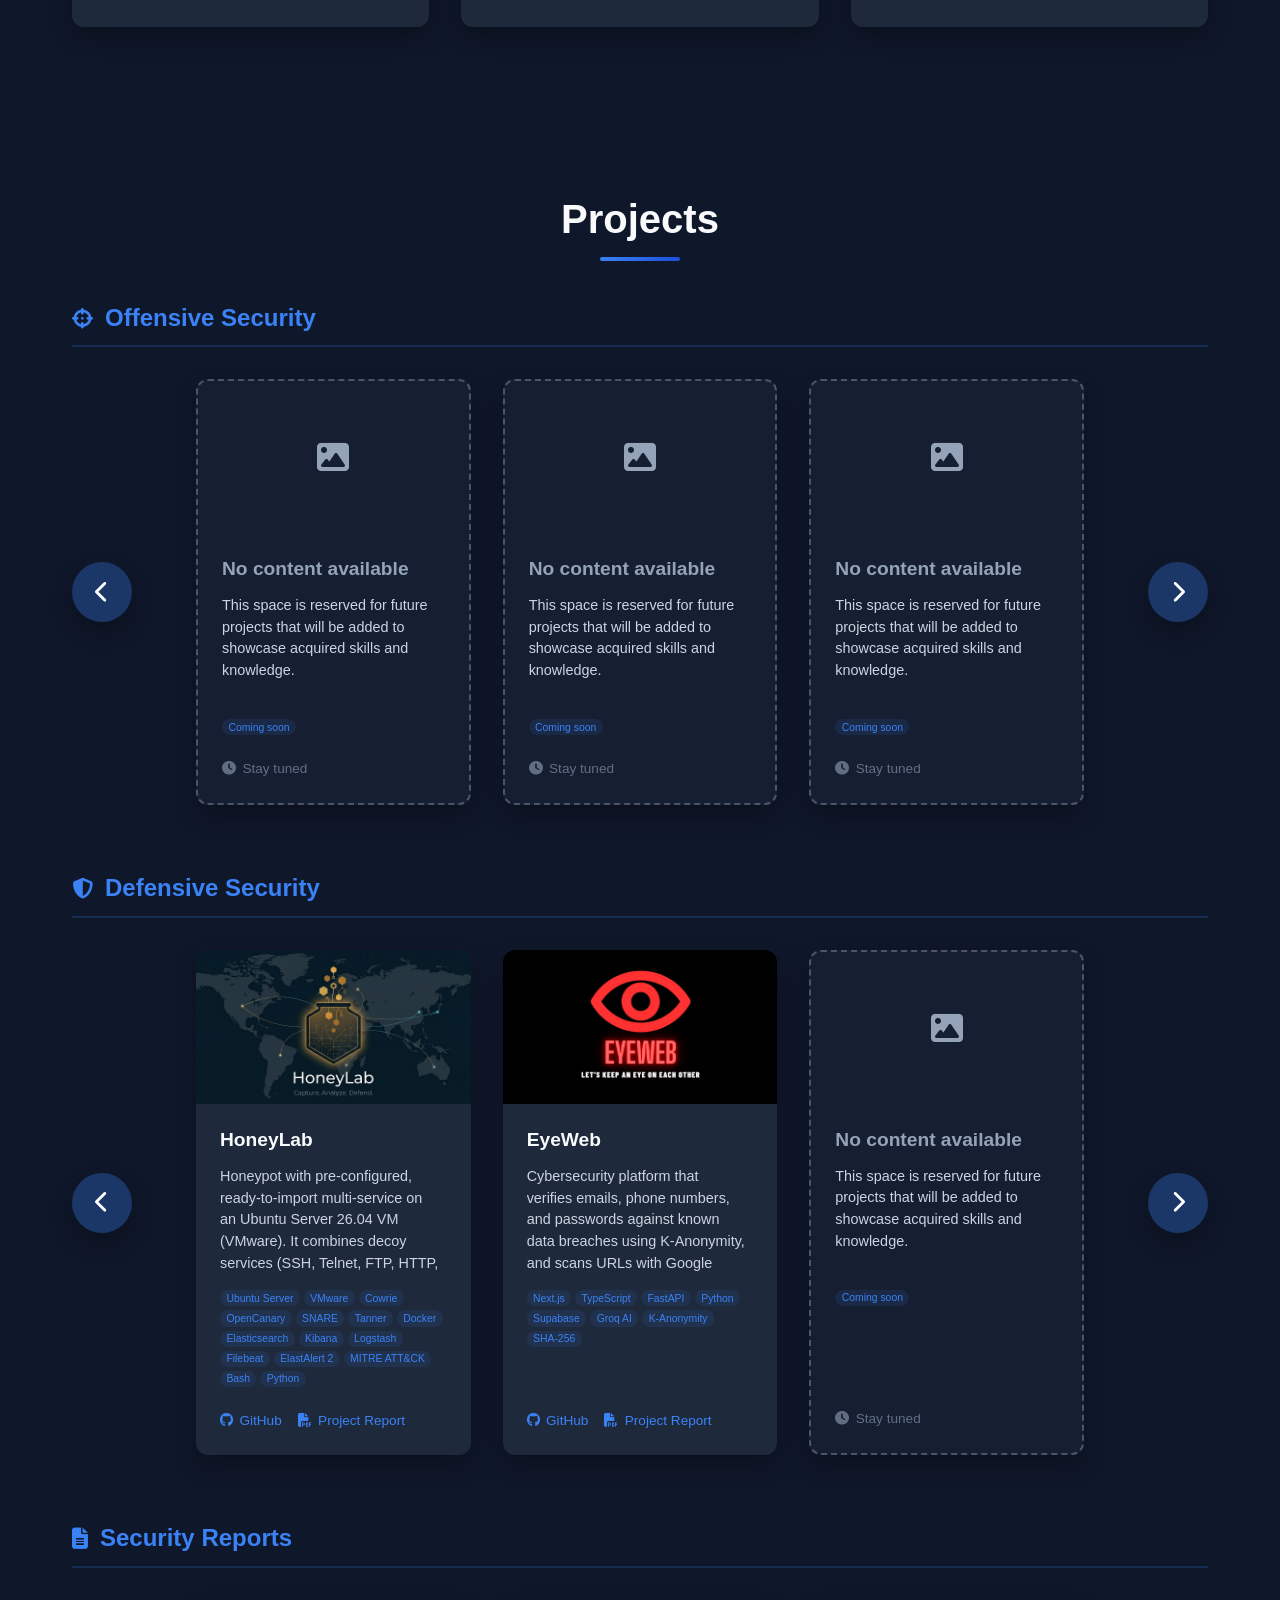
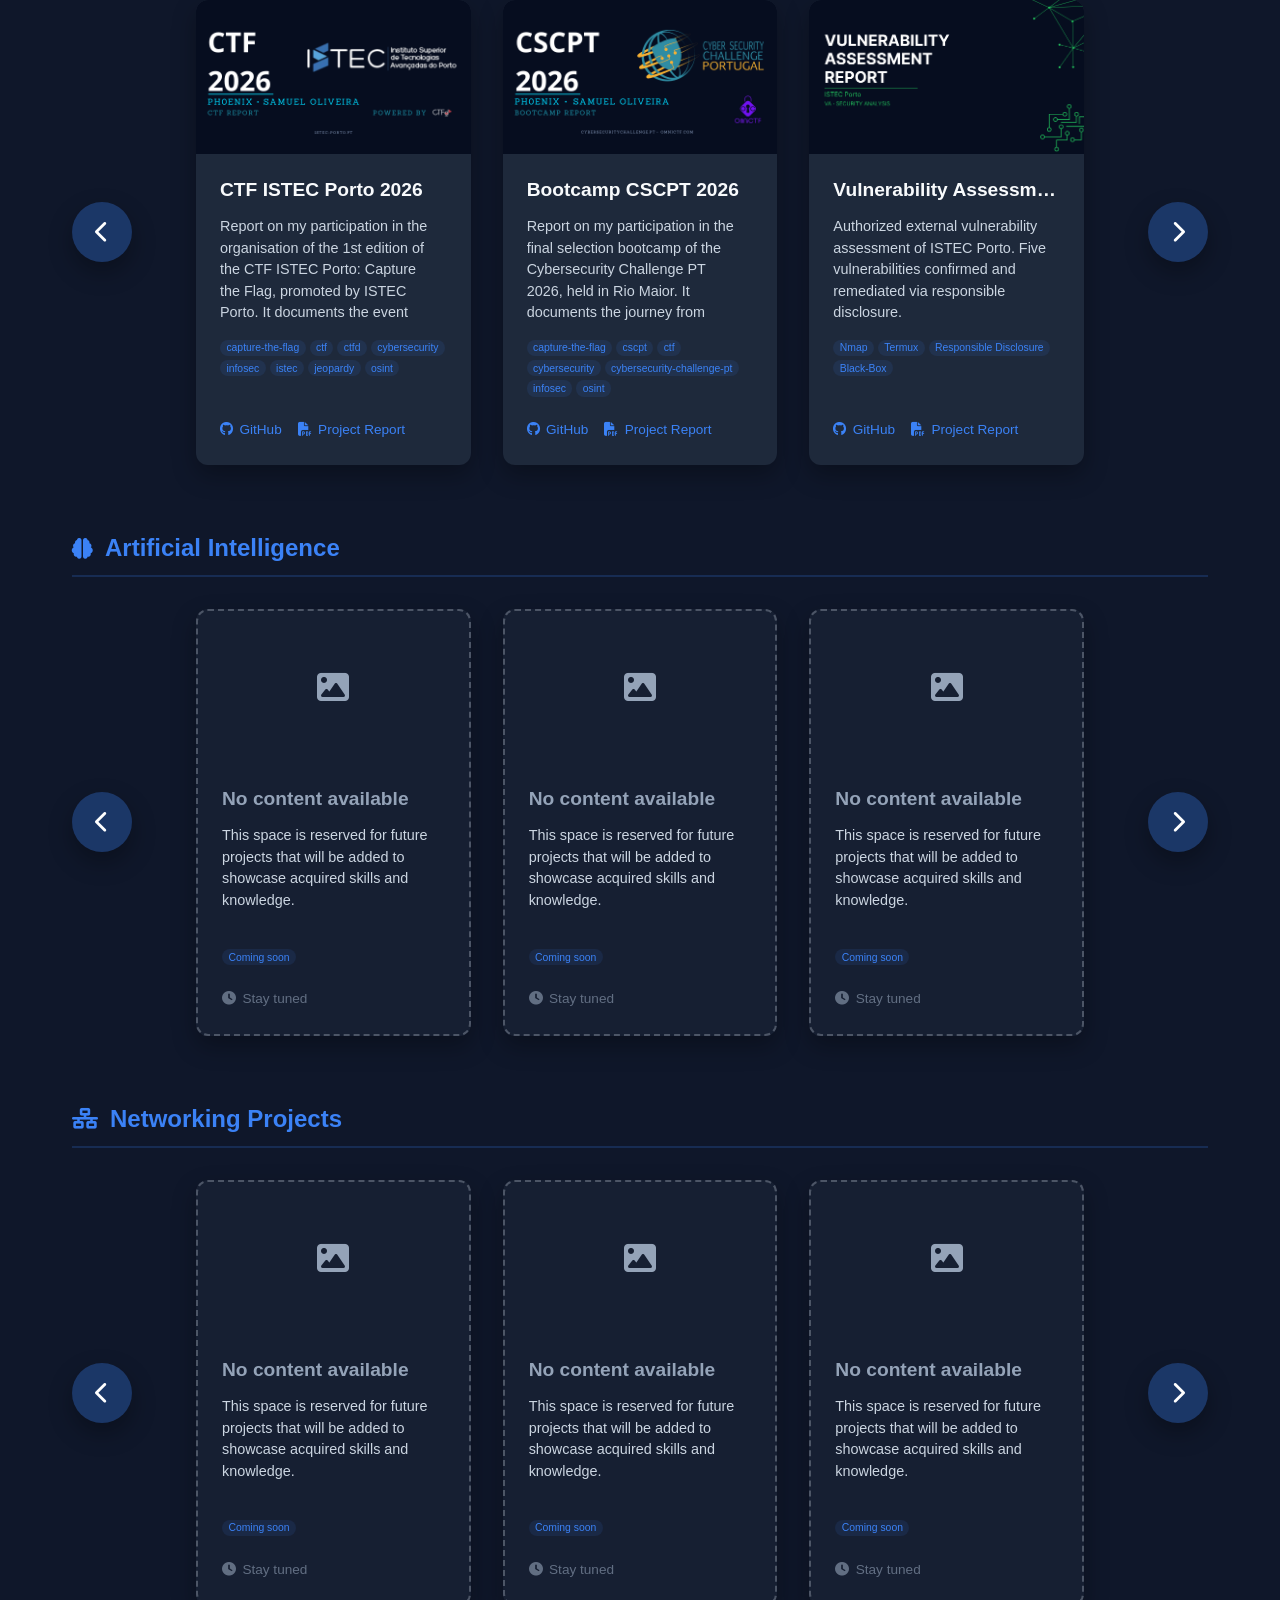
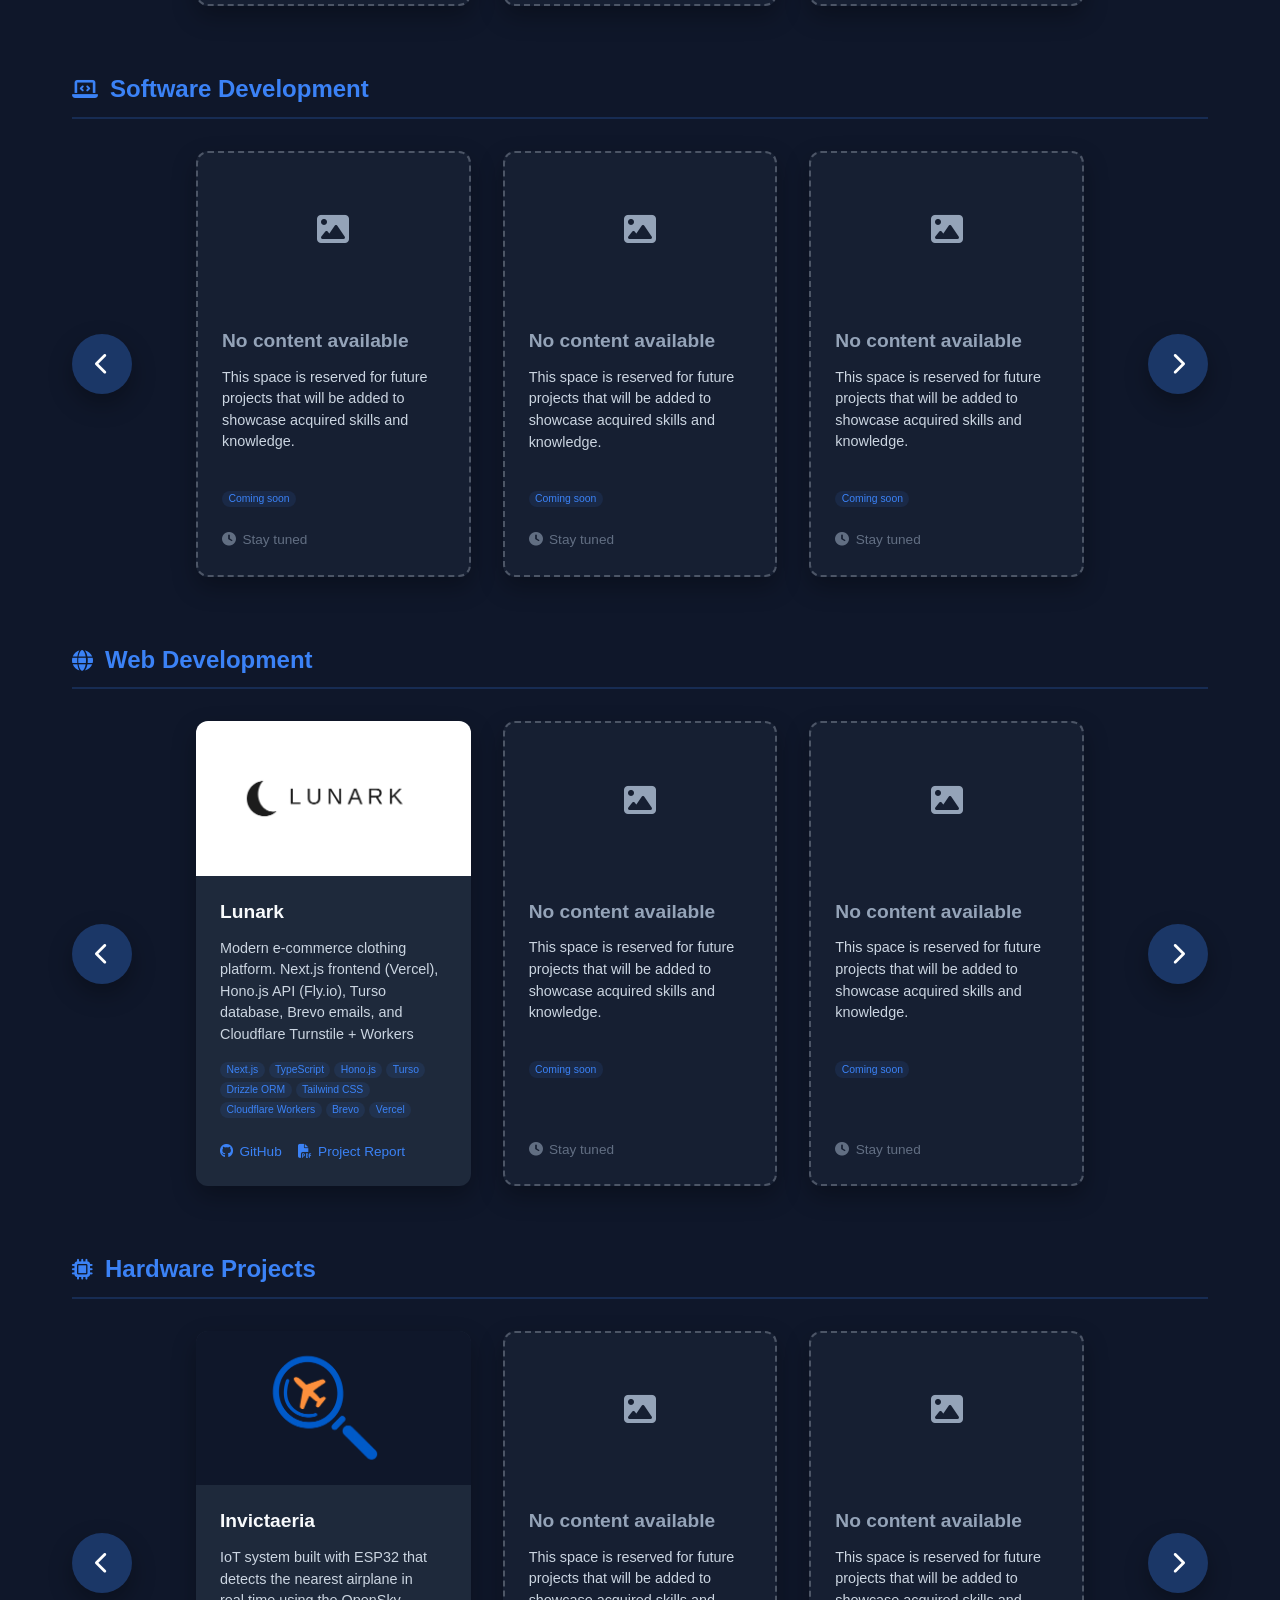
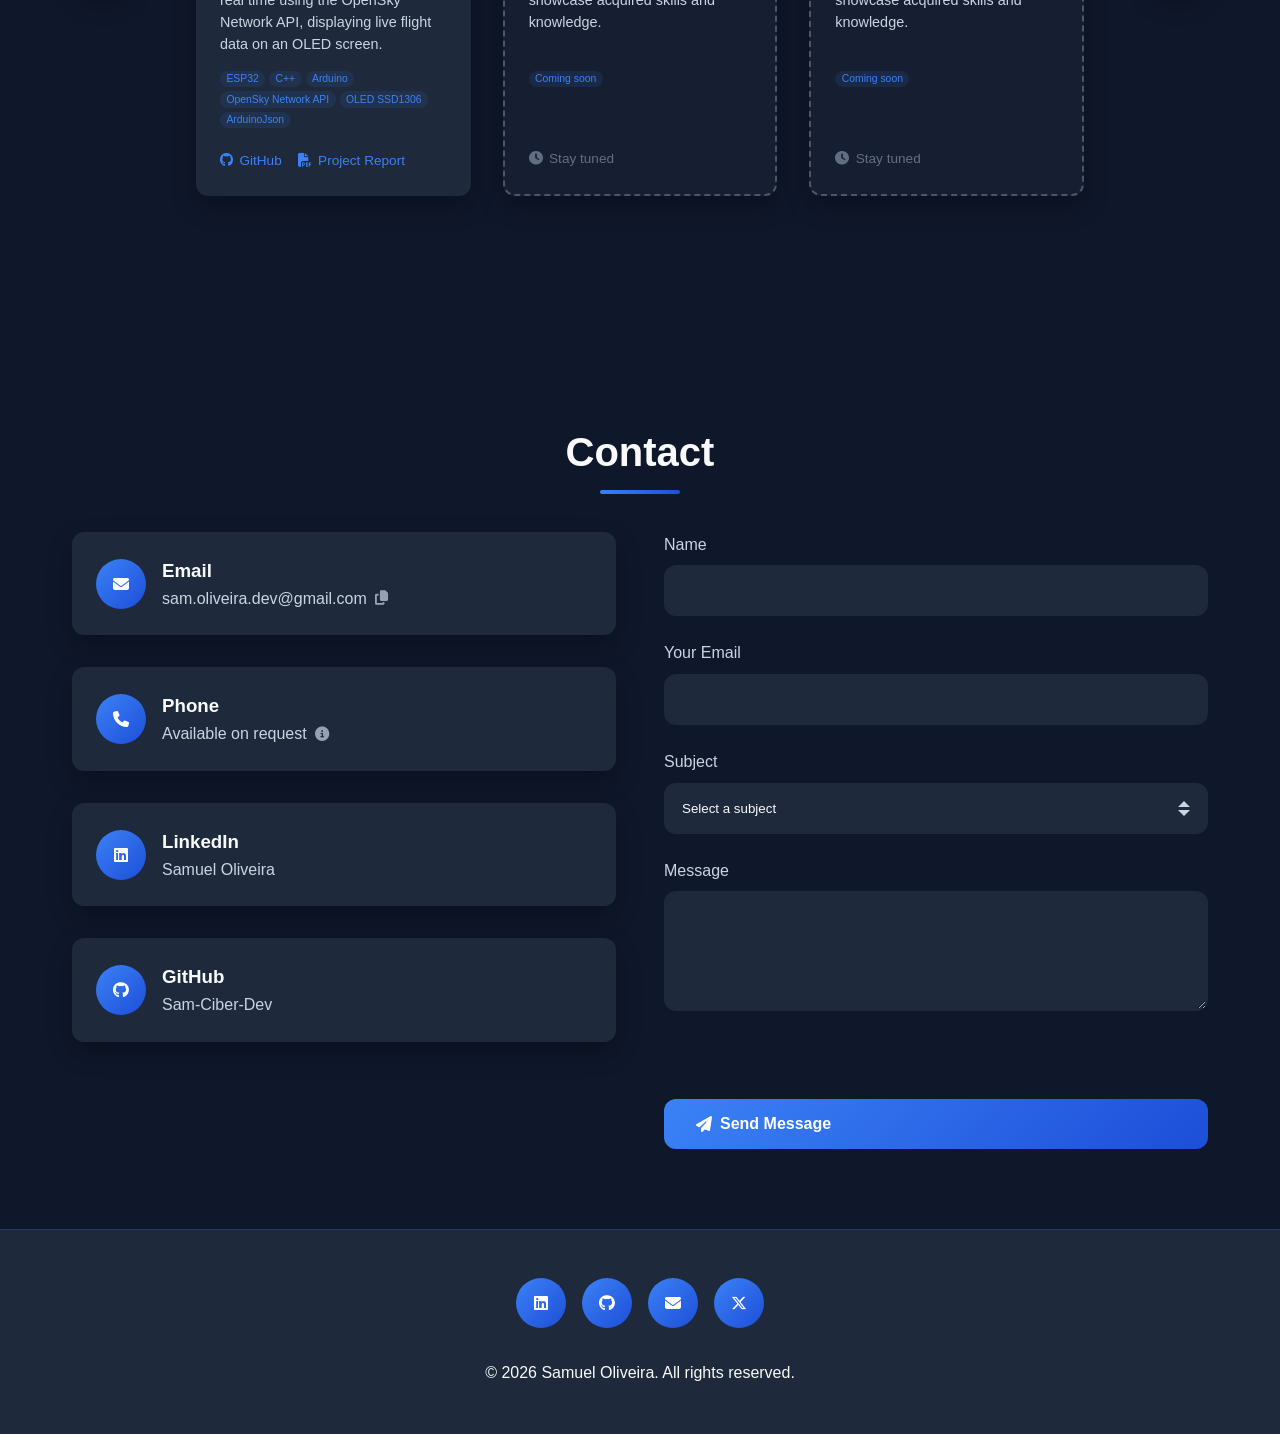
==== commit 7e418513: "Atualiza textos PT/EN do portefolio (hero, sobre, experiencia, formacao, eventos, competencias, cont" ====
--- a/index.html
+++ b/index.html
@@ -209,8 +209,8 @@
             <h1>Samuel Oliveira</h1>
             <p class="hero-subtitle"></p>
             <p class="hero-description" data-i18n="hero.description">
-                Estudante dedicado ao estudo de cibersegurança, de sistemas e dados, com foco em CTI, pentesting,
-                análise de vulnerabilidades, segurança digital, proteção de dados e ethical hacking, aplicando práticas de Red e Blue Team.
+                Estudante de cibersegurança, focado em OSINT e CTI e com interesse em SOC, análise de vulnerabilidades
+                e pentest. Desenvolvo ferramentas de segurança, e participo em competições CTF nacionais e internacionais.
             </p>
             <div class="hero-buttons">
                 <a href="#contact" class="btn btn-primary" data-i18n="hero.contact">
@@ -219,7 +219,7 @@
                 </a>
                 <button id="cv-modal-open" class="btn btn-secondary" aria-haspopup="dialog" aria-controls="cv-modal" aria-expanded="false" data-i18n="hero.cv">
                     <i class="fas fa-download"></i>
-                    Download CV
+                    Descarregar CV
                 </button>
             </div>
         </div>
@@ -271,13 +271,13 @@
             </div>
             <div class="about-text">
                 <p data-i18n="about.p1">
-                    Eu sempre tive uma paixão enorme pela informática. Desde muito jovem sempre tive aquela curiosidade de perceber como as coisas funcionavam por trás dos ecrãs, e isso ao longo do tempo levou-me a explorar diversas áreas da informática, programação, gestão, redes, entre outras.
+                    Sempre tive uma paixão enorme pela informática. Desde muito jovem tive curiosidade em perceber como as coisas funcionavam por trás dos ecrãs, e isso levou-me a explorar diversas áreas, como a programação, a gestão de sistemas e as redes.
                 </p>
                 <p data-i18n="about.p2">
-                    Mas foi na área de cibersegurança que eu realmente encontrei o meu lugar. Eu sempre fui uma pessoa que gosta de ajudar as outras pessoas, e isso é o que mais me motiva a continuar a aprender nesta área. Proteger dados, prevenir ataques e garantir que toda a gente está seguro no mundo digital.
+                    Foi na cibersegurança que encontrei o meu lugar. Gosto de ajudar os outros, e é isso que mais me motiva: proteger dados, prevenir ataques e contribuir para que toda a gente esteja segura no mundo digital.
                 </p>
                 <p data-i18n="about.p3">
-                    Atualmente, estudo mais profundamente cibersegurança, com interesse especial em CTI, análise de vulnerabilidades e pentesting. Faço questão de me manter atualizado em todas as áreas e estou comprometido em aprender continuamente. Espero, um dia, trabalhar como profissional de cibersegurança e continuar a crescer, tanto a nível técnico como pessoal.
+                    Atualmente, estudo cibersegurança, com interesse especial em OSINT e CTI, mas também em análise de vulnerabilidades, pentest e deteção de ameaças. Procuro a minha primeira oportunidade como profissional de cibersegurança, para continuar a crescer a nível técnico e pessoal.
                 </p>
             </div>
         </div>
@@ -289,14 +289,14 @@
         <div class="timeline fade-in">
             <div class="timeline-item">
                 <div class="timeline-date" data-i18n="exp.0.date">mar. de 2026 - jul. de 2026 (5 meses)</div>
-                <h3 class="timeline-title" data-i18n="exp.0.title">Estágio em CTI e Pentest</h3>
+                <h3 class="timeline-title" data-i18n="exp.0.title">Estágio em desenvolvimento de ferramentas, pentest e deteção de ameaças</h3>
                 <div class="timeline-company" data-i18n="exp.0.company">FIN-PRISMA, Papiro, Lda. (Grupo EAD)</div>
                 <p class="timeline-description" data-i18n="exp.0.desc">
-                    Estágio curricular com foco em segurança ofensiva e auditoria de aplicações web na FIN-PRISMA, Lda.
+                    Estágio curricular em segurança ofensiva e deteção de ameaças, realizado no âmbito do CTeSP de Cibersegurança do ISTEC Porto.
                 </p>
             </div>   
             <div class="timeline-item">
-                <div class="timeline-date" data-i18n="exp.1.date">2024 (3 meses)</div>
+                <div class="timeline-date" data-i18n="exp.1.date">abr. de 2024 - jul. de 2024</div>
                 <h3 class="timeline-title" data-i18n="exp.1.title">Estágio em desenvolvimento de software e base de dados </h3>
                 <div class="timeline-company" data-i18n="exp.1.company">Mindforge Tech Solutions, Lda</div>
                 <p class="timeline-description" data-i18n="exp.1.desc">
@@ -304,7 +304,7 @@
                 </p>
             </div>
             <div class="timeline-item">
-                <div class="timeline-date" data-i18n="exp.2.date">2023 (1 mês)</div>
+                <div class="timeline-date" data-i18n="exp.2.date">jul. de 2023 (1 mês)</div>
                 <h3 class="timeline-title" data-i18n="exp.2.title">Estágio em desenvolvimento de software</h3>
                 <div class="timeline-company" data-i18n="exp.2.company">Mobnor</div>
                 <p class="timeline-description" data-i18n="exp.2.desc">
@@ -316,7 +316,7 @@
 
     <!-- Education Section -->
     <section class="section">
-        <h2 class="section-title fade-in" data-i18n="edu.title">Formação Acadêmica</h2>
+        <h2 class="section-title fade-in" data-i18n="edu.title">Formação Académica</h2>
         <div class="timeline fade-in">
             <div class="timeline-item">
                 <div class="timeline-date" data-i18n="edu.0.date">2026 - Atualidade</div>
@@ -331,7 +331,7 @@
                 <h3 class="timeline-title" data-i18n="edu.1.title">CTeSP de Cibersegurança</h3>
                 <div class="timeline-company" data-i18n="edu.1.company">Instituto Superior de Tecnologias Avançadas do Porto</div>
                 <p class="timeline-description" data-i18n="edu.1.desc">
-                    Curso Técnico Superior Profissional especializado em cibersegurança, abordando os fundamentos teóricos e práticos da proteção de sistemas informáticos. O programa inclui módulos de segurança de redes, análise de vulnerabilidades, gestão de incidentes de segurança, criptografia aplicada e conformidade com regulamentações. Esta formação está a proporcionar competências específicas e atualizadas para enfrentar os desafios modernos da cibersegurança empresarial.
+                    Curso Técnico Superior Profissional especializado em cibersegurança, abordando os fundamentos teóricos e práticos da proteção de sistemas informáticos. O programa inclui módulos de segurança de redes, análise de vulnerabilidades, gestão de incidentes de segurança, criptografia aplicada e conformidade com regulamentações. Esta formação desenvolveu competências específicas e atualizadas para enfrentar os desafios modernos da cibersegurança empresarial.
                 </p>
             </div>
             <div class="timeline-item">
@@ -362,7 +362,7 @@
                 <h3 class="timeline-title" data-i18n="acad.1.title">Bootcamp de Seleção Final do CSCPT 2026</h3>
                 <div class="timeline-company" data-i18n="acad.1.company">Cybersecurity Challenge PT - Centro Nacional de Cibersegurança (CNCS)</div>
                 <p class="timeline-description" data-i18n="acad.1.desc">
-                    Participei na fase final de seleção nacional do Cybersecurity Challenge PT (CSCPT) 2026, um programa nacional de identificação e desenvolvimento de talento em cibersegurança, promovido pelo Centro Nacional de Cibersegurança (CNCS), que tem como objetivo selecionar e preparar representantes nacionais para competições internacionais da área. O bootcamp de seleção final decorreu de 17 a 20 de julho de 2026, em Rio Maior, e reuniu 30 participantes selecionados após meses de treino e uma exigente fase de qualificação. No primeiro dia de competição participámos na plataforma internacional OMNI CTF, uma competição de cibersegurança no formato Capture the Flag (CTF), onde resolvi desafios de várias categorias ao lado de 786 concorrentes de todo o mundo, uma experiência muito enriquecedora a nível técnico e pessoal.
+                    Participei na fase final de seleção nacional do Cybersecurity Challenge PT (CSCPT) 2026, um programa nacional de identificação e desenvolvimento de talento em cibersegurança, promovido pelo Centro Nacional de Cibersegurança (CNCS), que tem como objetivo selecionar e preparar representantes nacionais para competições internacionais da área. O bootcamp decorreu de 17 a 20 de julho de 2026, em Rio Maior, e reuniu 30 participantes selecionados a nível nacional, após o 1.º lugar na fase de formação online (236 participantes) e o 13.º lugar na CTF de seleção. No primeiro dia participámos na plataforma internacional OMNI CTF, onde obtive a melhor classificação portuguesa entre 786 concorrentes de todo o mundo, com destaque em OSINT (203.º lugar global, 186.º na divisão e 5 flags capturadas). No segundo dia fiquei em 5.º lugar na CTF interna do bootcamp, nas categorias de Forense e Reverse Engineering.
                 </p>
             </div>
             <div class="timeline-item">
@@ -370,7 +370,7 @@
                 <h3 class="timeline-title" data-i18n="acad.2.title">Participação na Joteca</h3>
                 <div class="timeline-company" data-i18n="acad.2.company">Instituto Superior de Tecnologias Avançadas do Porto</div>
                 <p class="timeline-description" data-i18n="acad.2.desc">
-                    A Joteca foi uma organização académica do ISTEC no Porto, onde apresentei o projeto EyeWeb para representantes de empresas e outras instituições de ensino superior. Esta experiência desenvolveu competências de comunicação, trabalho em equipa, e exposição técnica em ambiente profissional, além de fortalecer o interesse por acessibilidade digital e segurança na web.
+                    A Joteca foi uma organização académica do ISTEC no Porto, onde apresentei o projeto EyeWeb para representantes de empresas e outras instituições de ensino superior. Esta experiência desenvolveu competências de comunicação, trabalho em equipa, e exposição técnica em ambiente profissional, além de fortalecer o interesse pela privacidade e proteção de dados.
                 </p>
             </div>
         </div>
@@ -580,7 +580,7 @@
                 </div>
             </div>
             <div class="skill-category">
-                <h3><i class="fas fa-database"></i> <span data-i18n="skills.db">Banco de Dados</span></h3>
+                <h3><i class="fas fa-database"></i> <span data-i18n="skills.db">Bases de Dados</span></h3>
                 <div class="skill-tags">
                     <span class="skill-tag">MySQL</span>
                     <span class="skill-tag">SQL Server</span>
@@ -614,7 +614,7 @@
                 </div>
             </div>
             <div class="skill-category">
-                <h3><i class="fas fa-search"></i> <span data-i18n="skills.forensics">Ferramentas Forense</span></h3>
+                <h3><i class="fas fa-search"></i> <span data-i18n="skills.forensics">Ferramentas de Forense Digital</span></h3>
                 <div class="skill-tags">
                     <span class="skill-tag">ExifTool</span>
                     <span class="skill-tag">FTK Imager</span>
@@ -861,7 +861,7 @@
                         <h3 data-i18n="contact.phone.title">Telefone</h3>
                         <p>
                             <span class="copy-text" data-copy="phone-info" style="color: var(--text-secondary); cursor: pointer; display: flex; align-items: center; gap: 0.5rem;">
-                                <span data-i18n="contact.phone">Número de telemóvel</span>
+                                <span data-i18n="contact.phone">Disponível a pedido</span>
                                 <i class="fas fa-info-circle" style="font-size: 0.9rem; opacity: 0.7;"></i>
                             </span>
                         </p>
@@ -889,11 +889,11 @@
             
             <form class="contact-form" method="POST" autocomplete="off">
                 <div class="form-group">
-                    <label for="name" data-i18n="contact.name">Nome</label>
+                    <label for="name" data-i18n="contact.name">O seu nome</label>
                     <input type="text" id="name" name="name" class="form-input" required>
                 </div>
                 <div class="form-group">
-                    <label for="email" data-i18n="contact.email">Seu Email</label>
+                    <label for="email" data-i18n="contact.email">O seu Email</label>
                     <input type="email" id="email" name="email" class="form-input" required>
                 </div>
                 <div class="form-group">
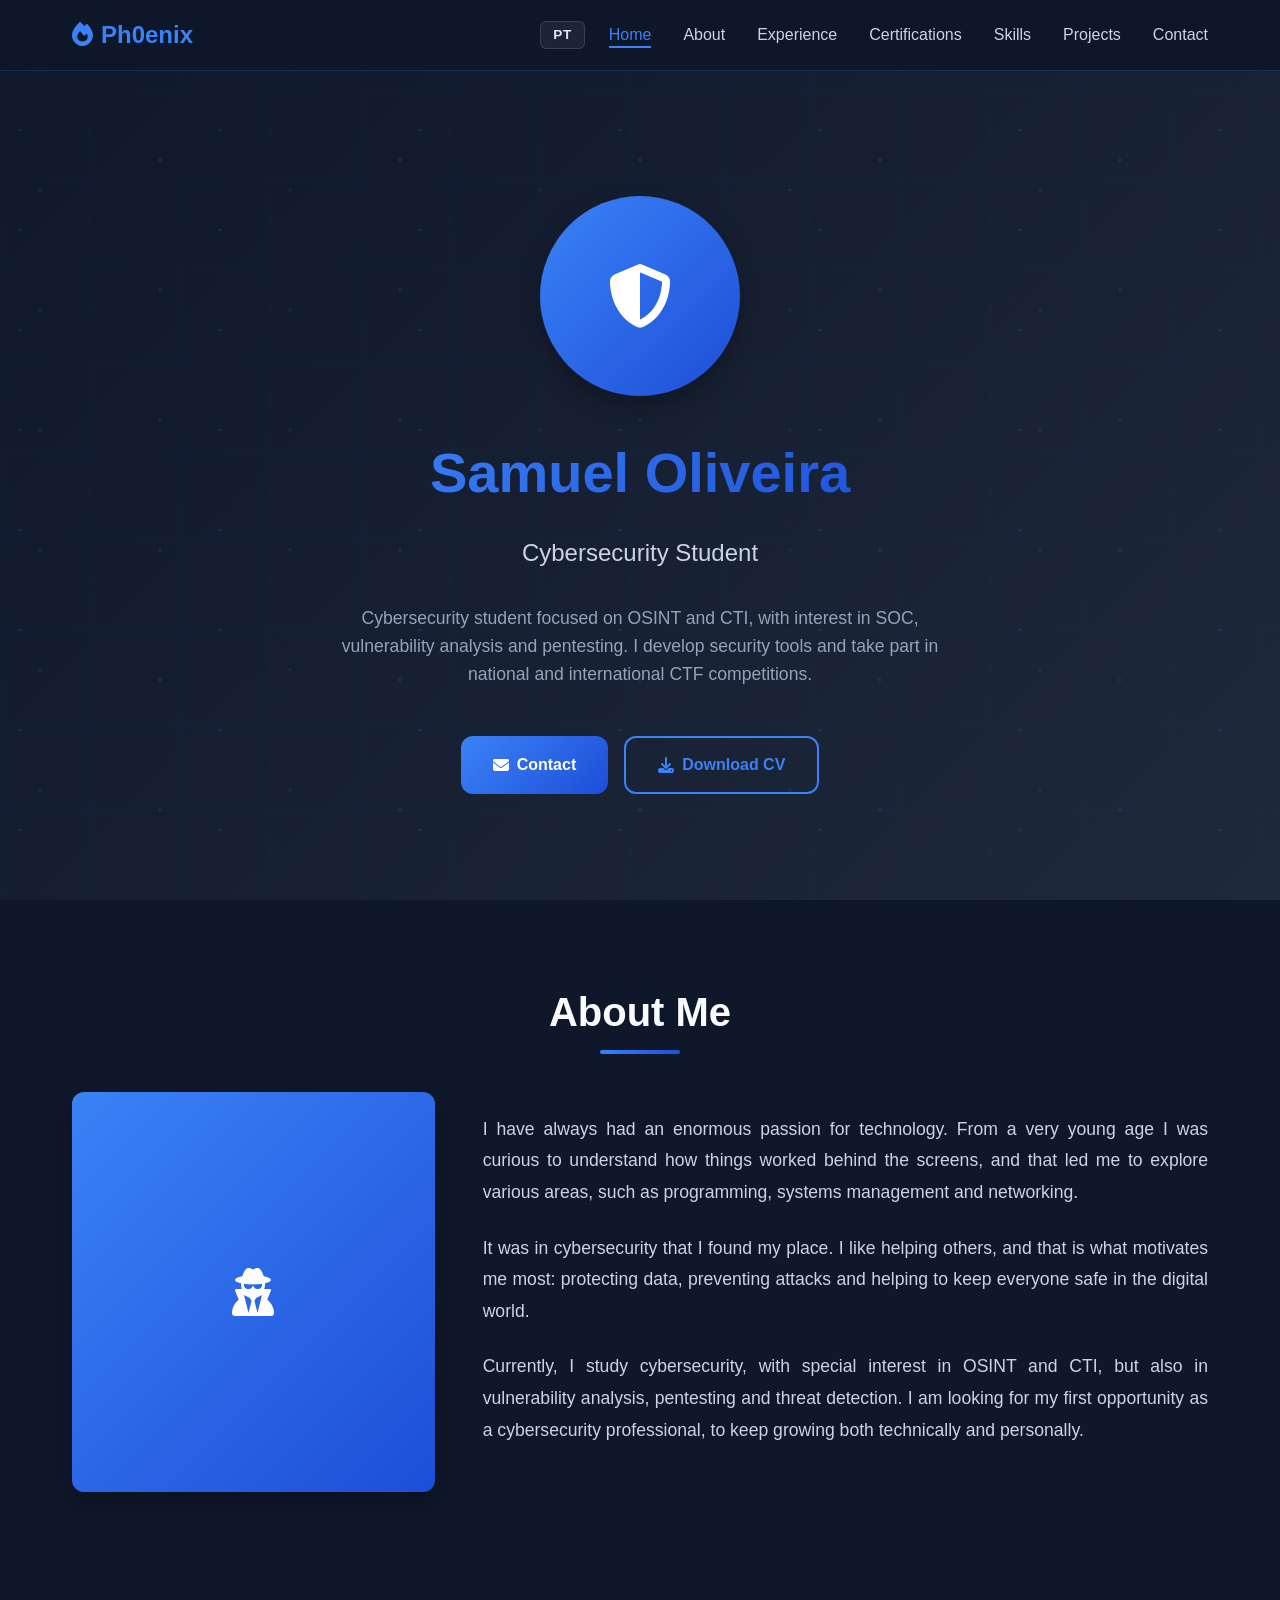
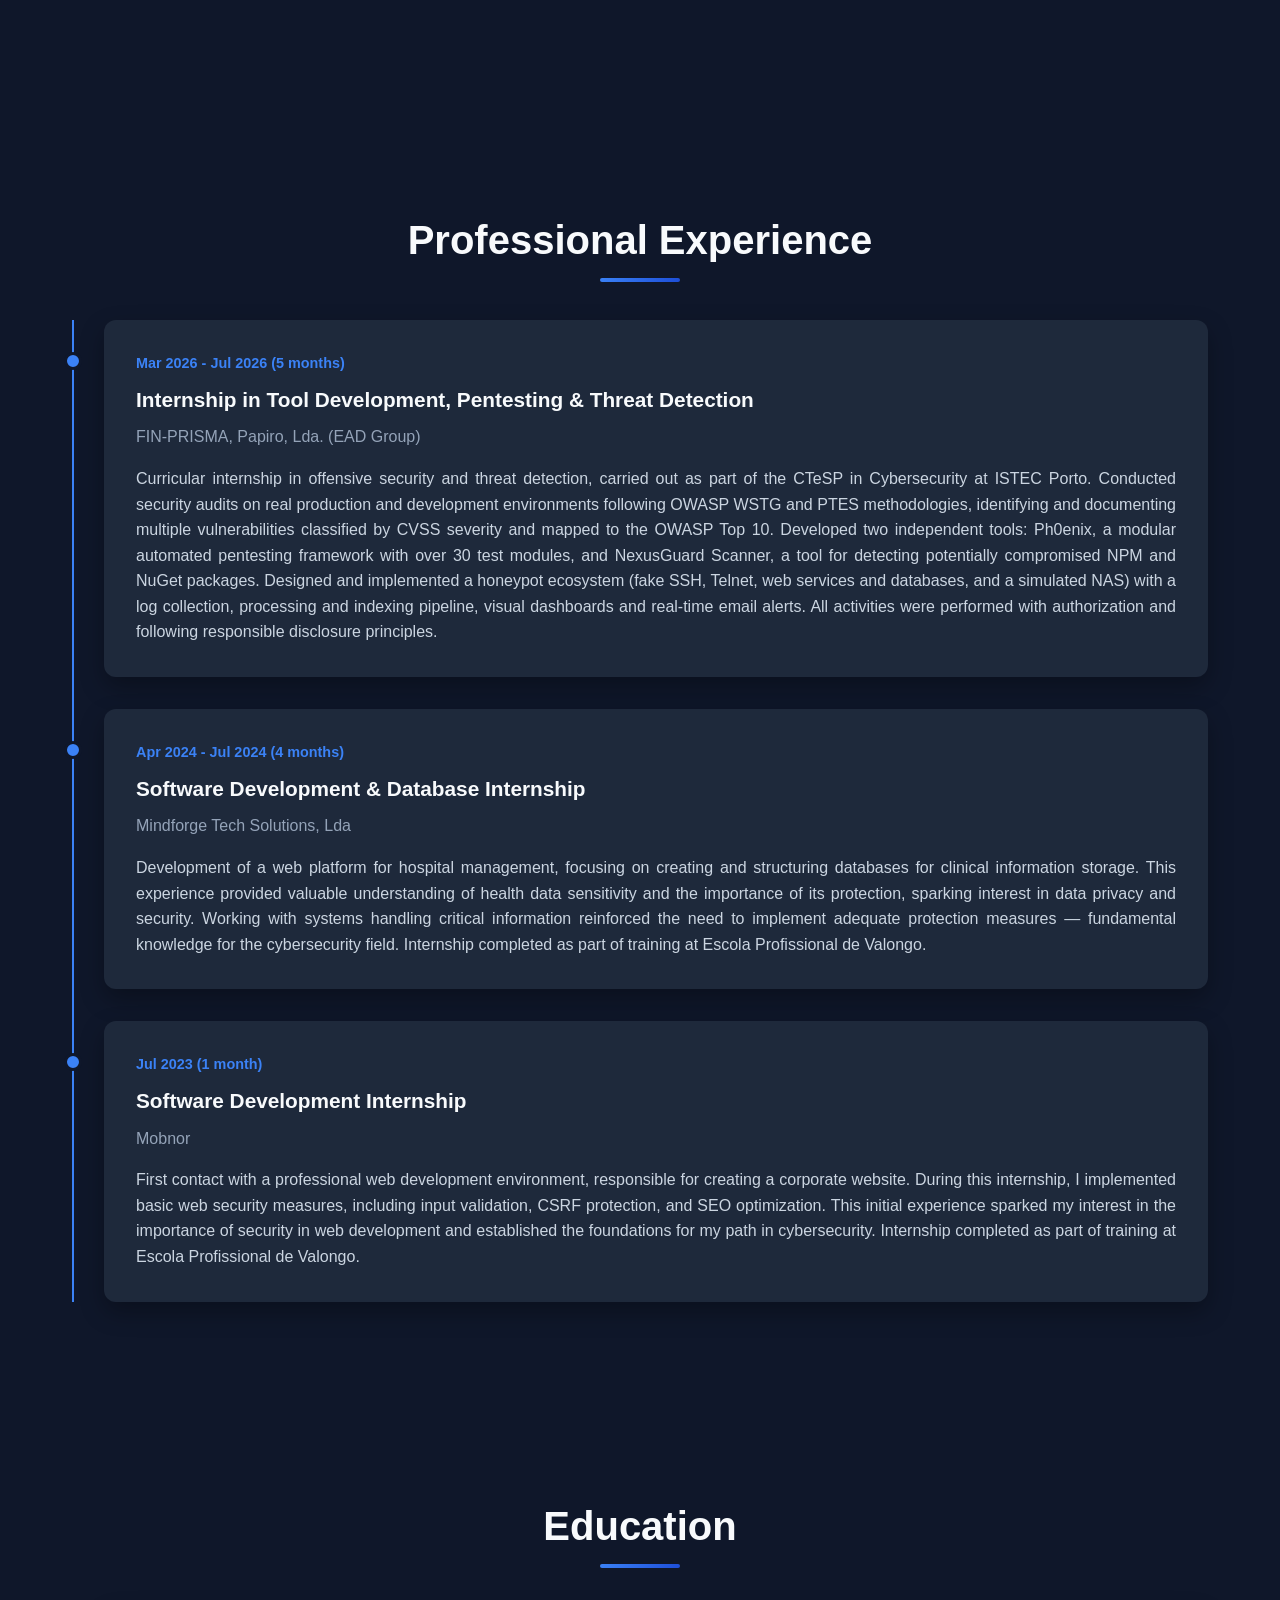
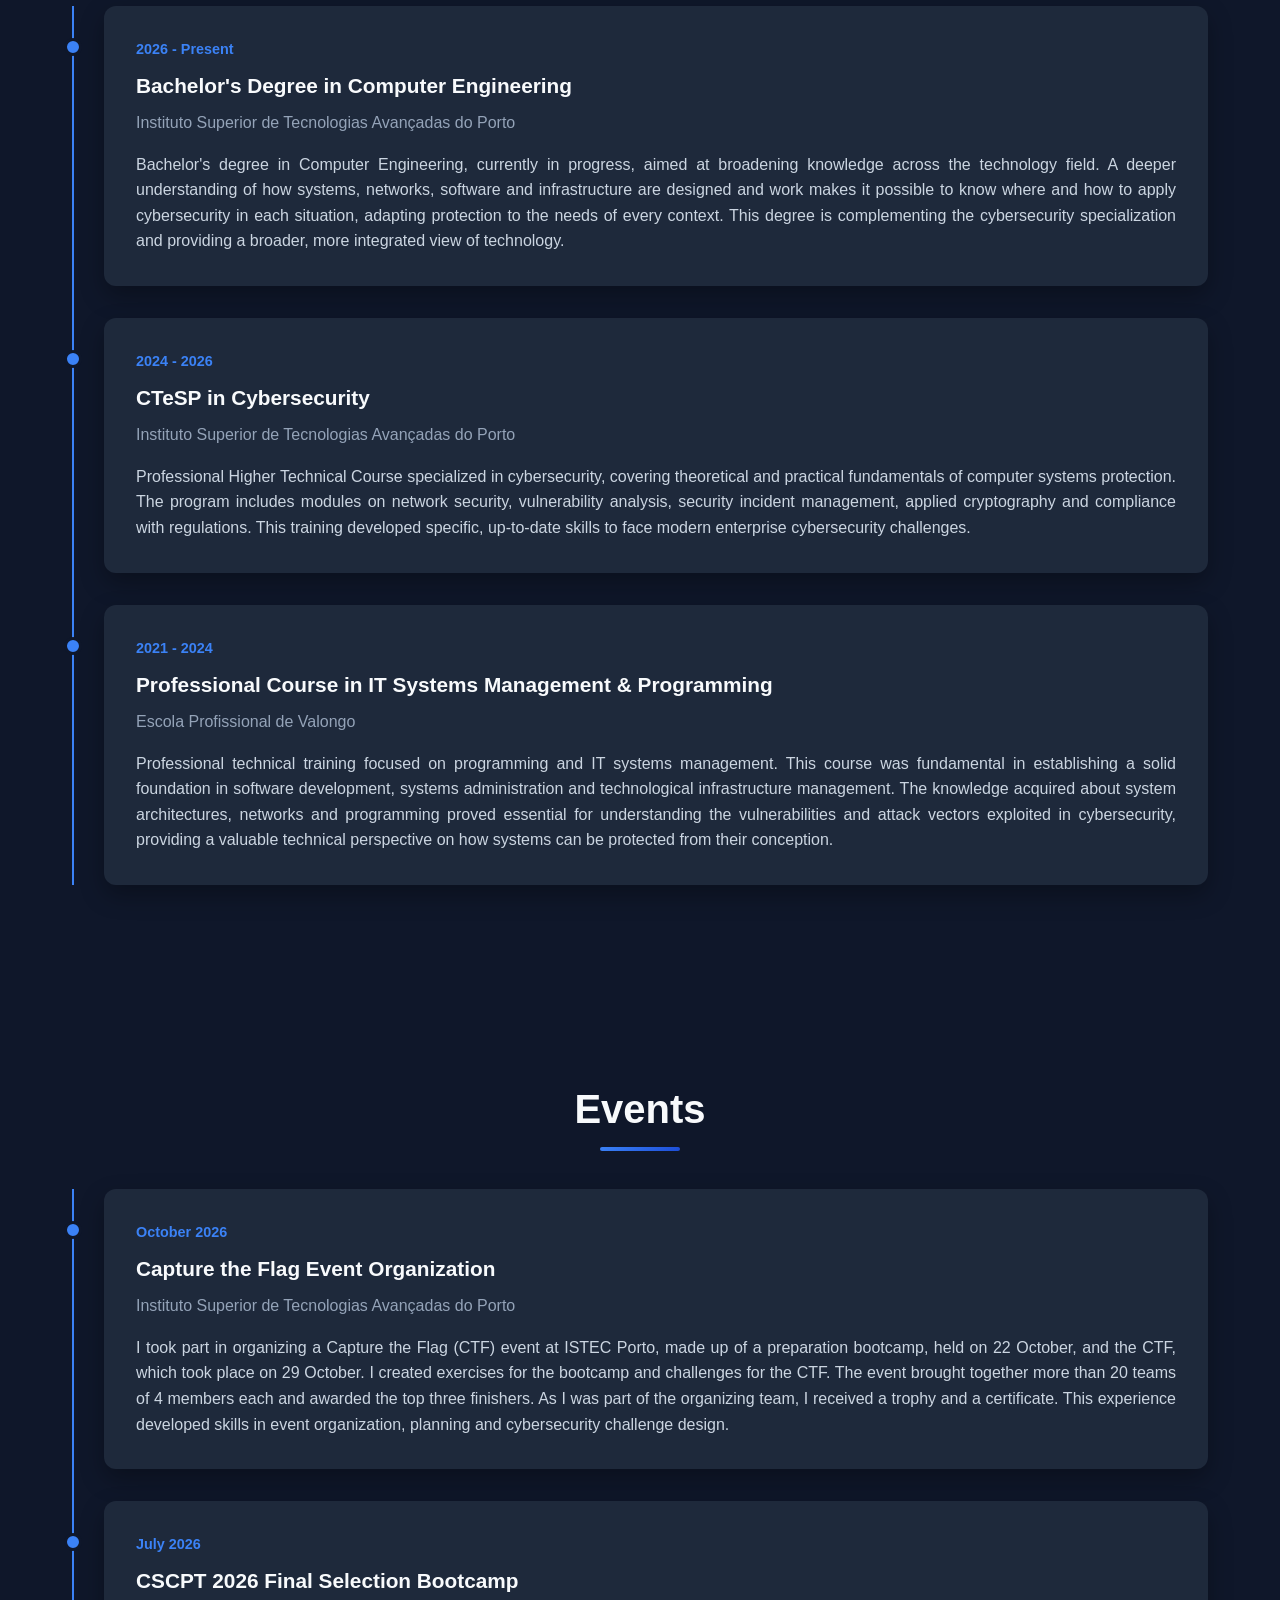
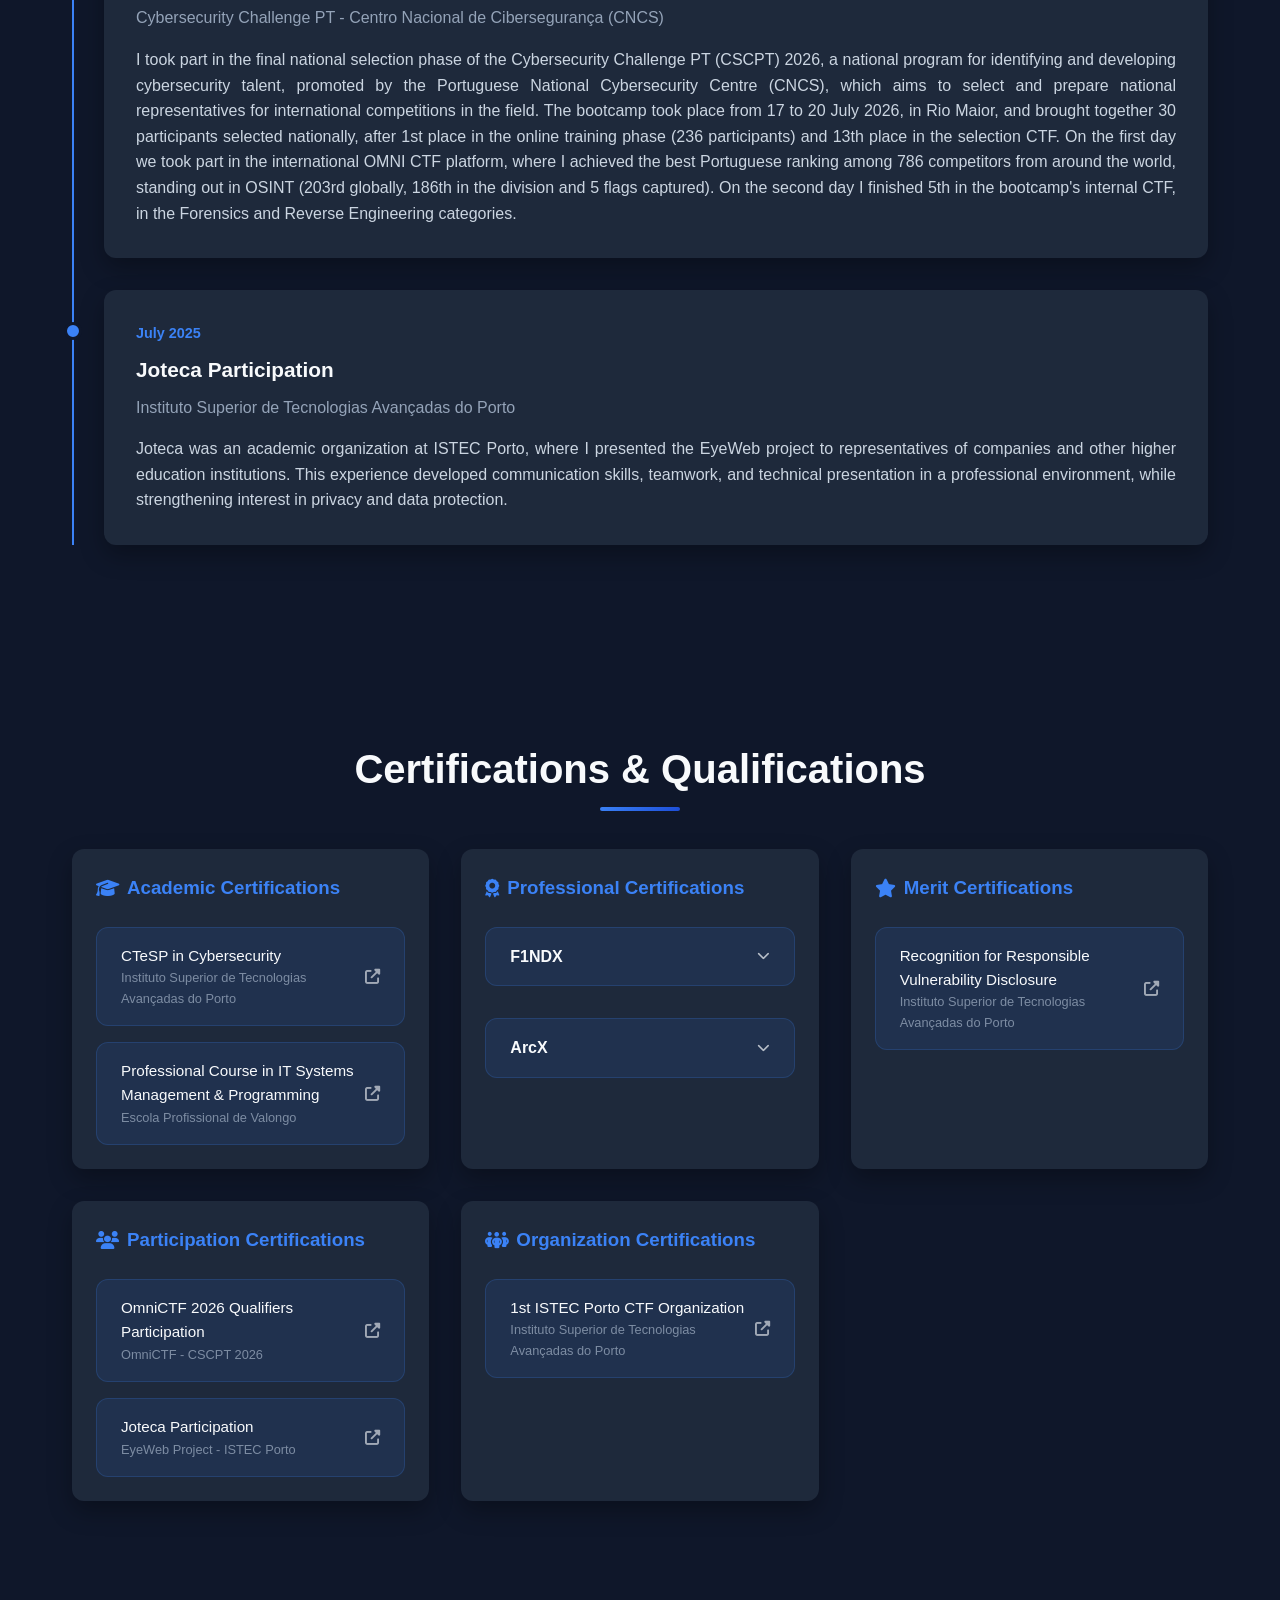
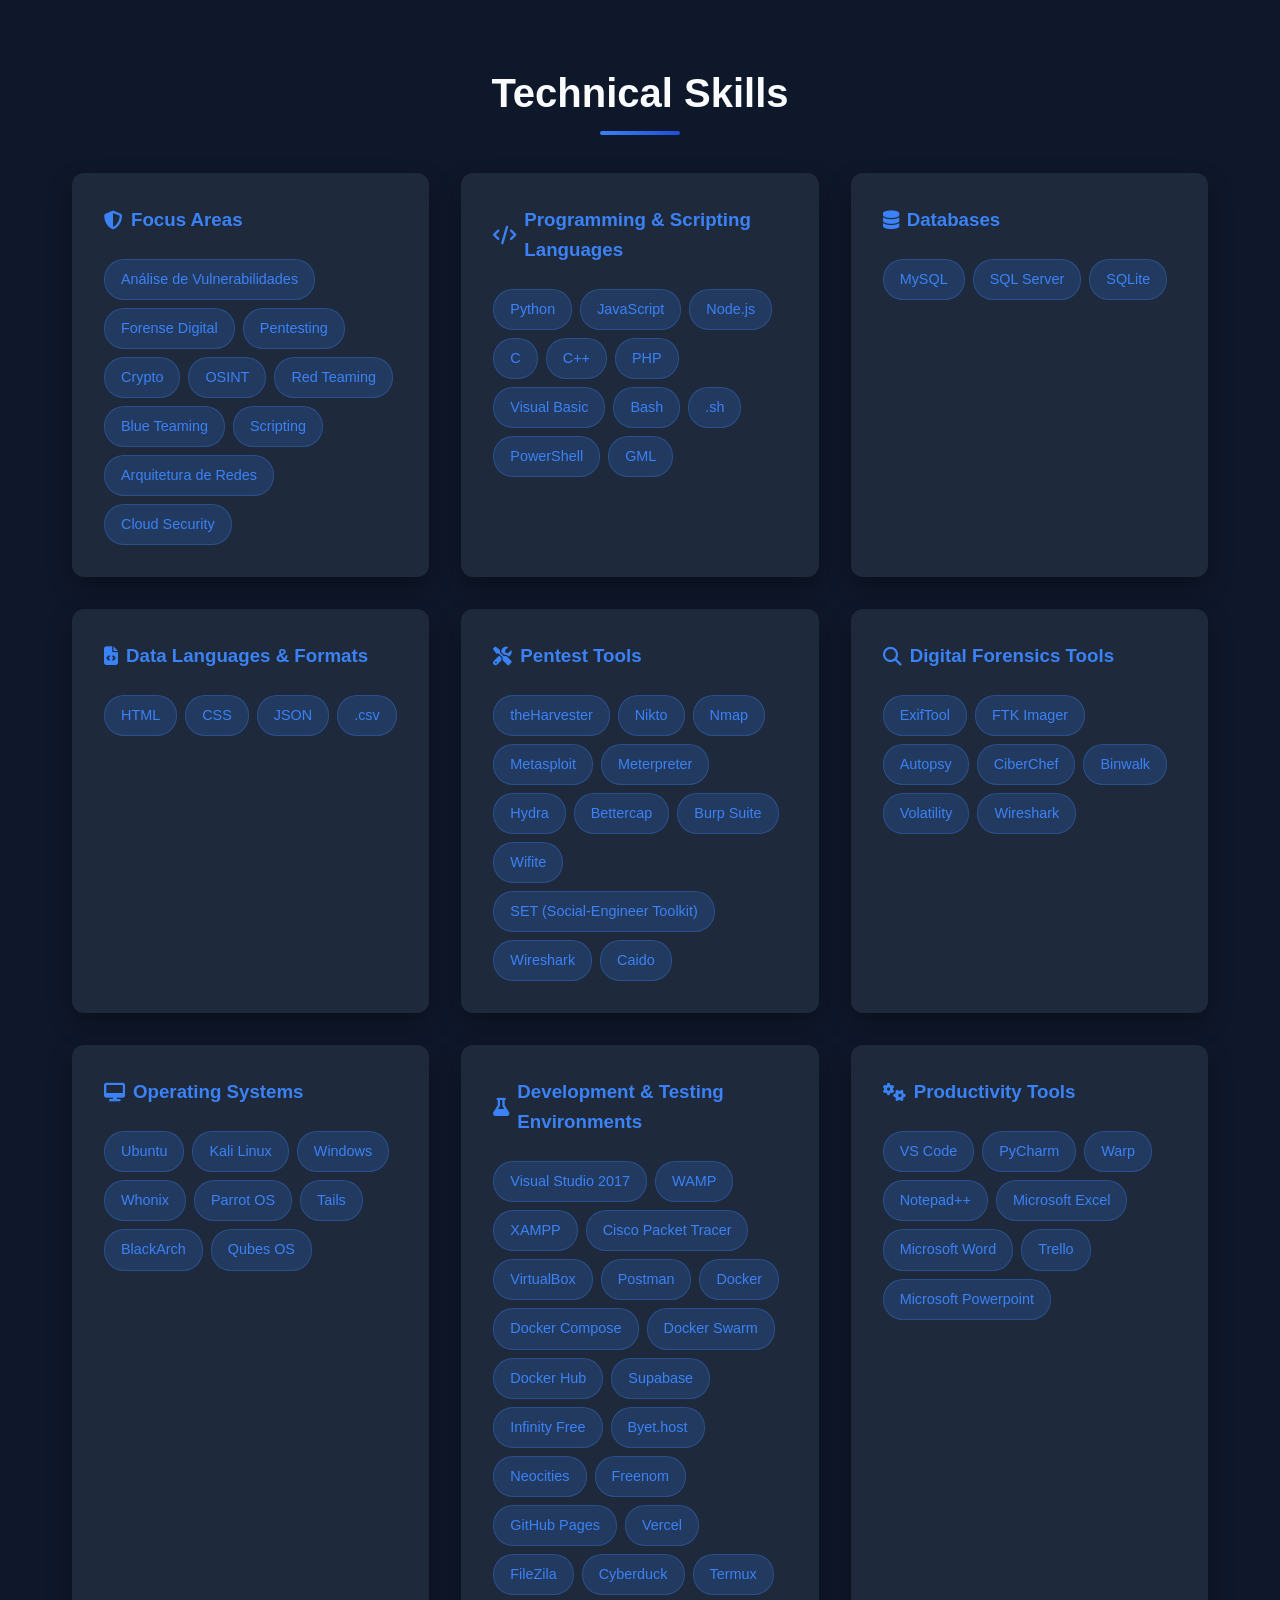
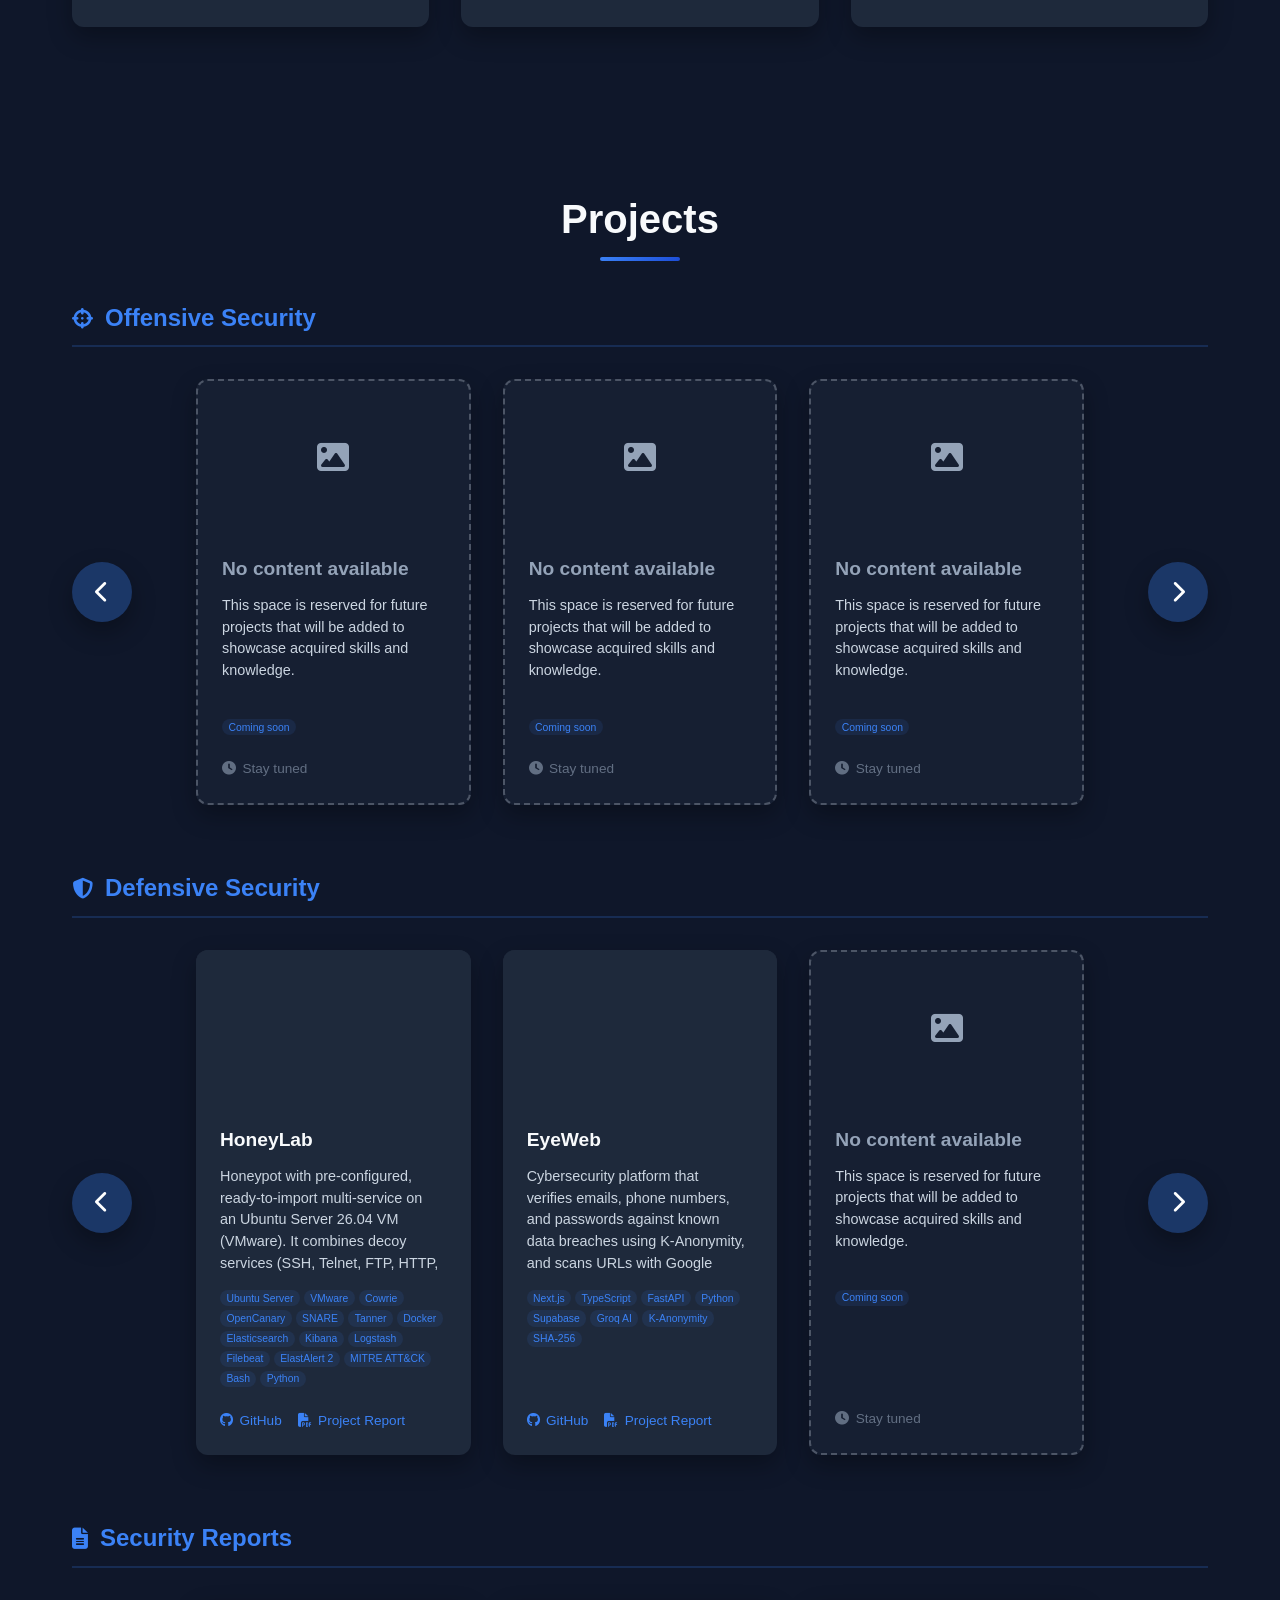
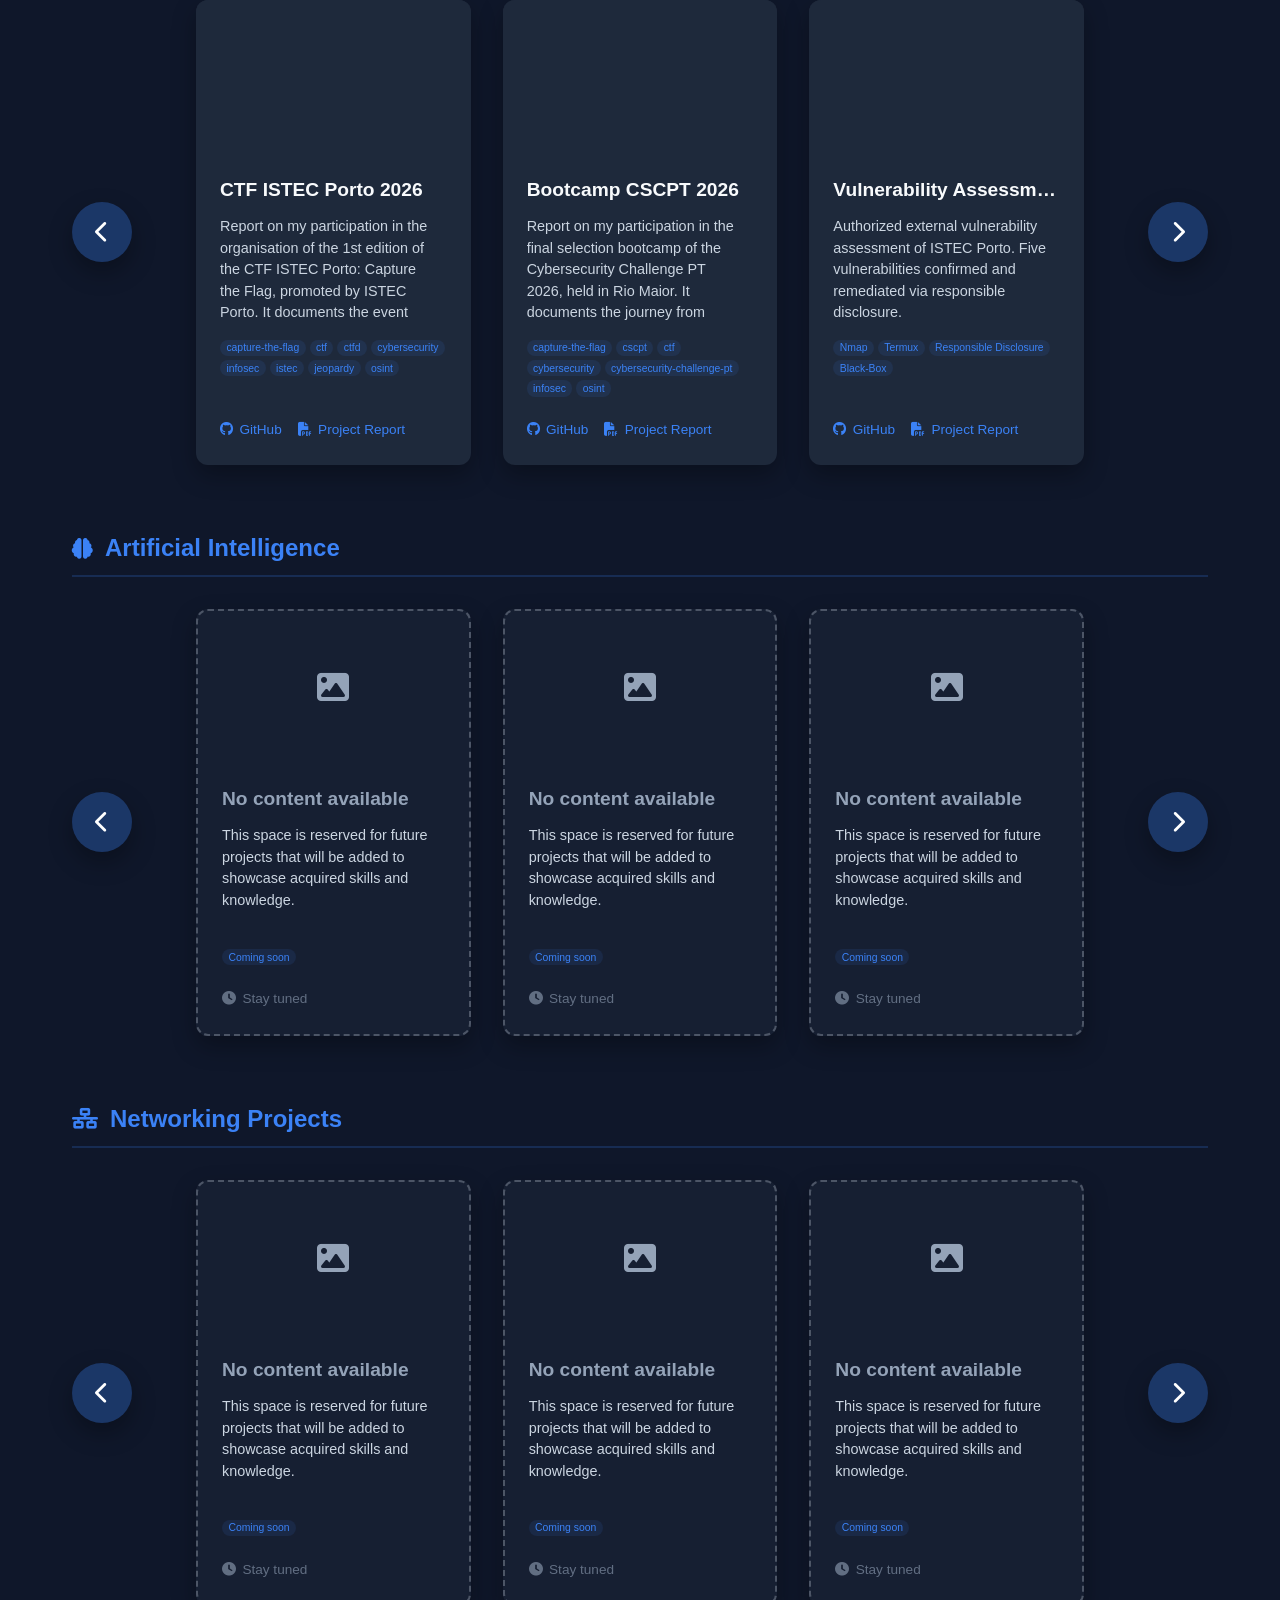
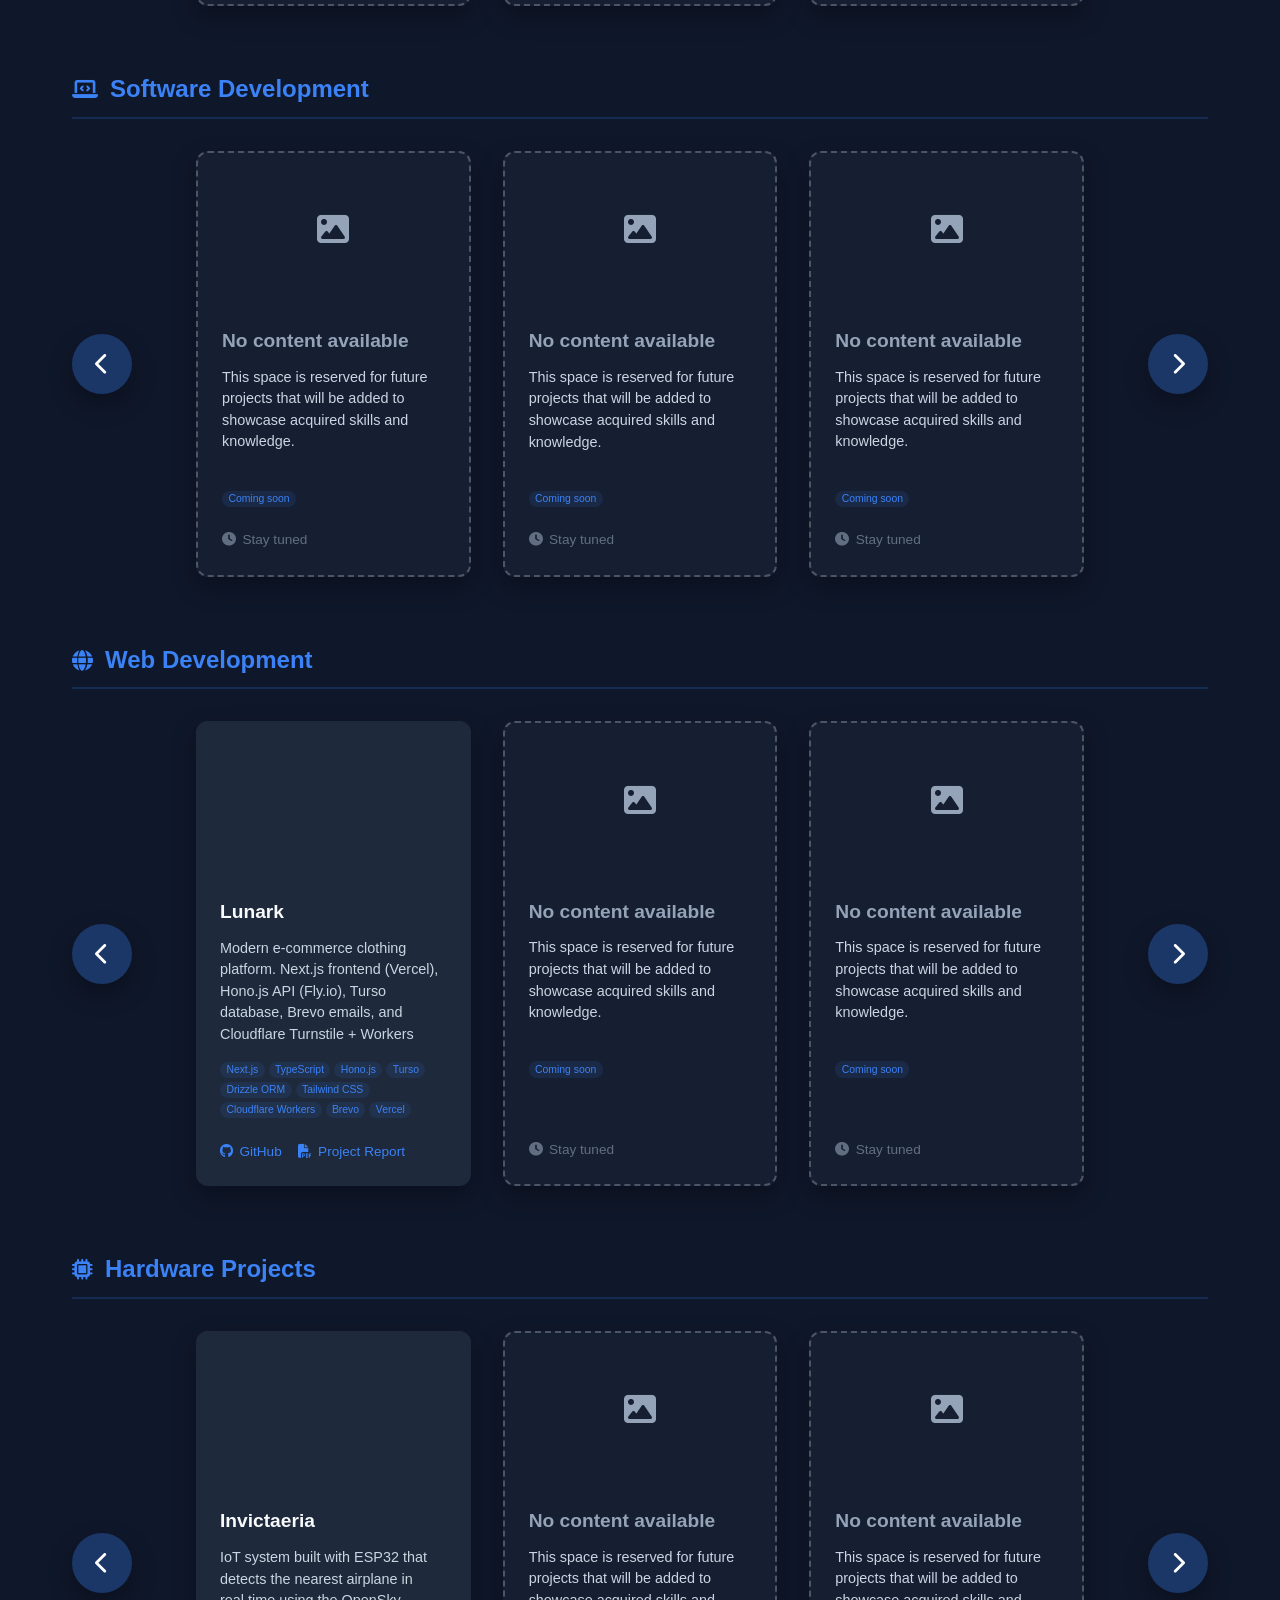
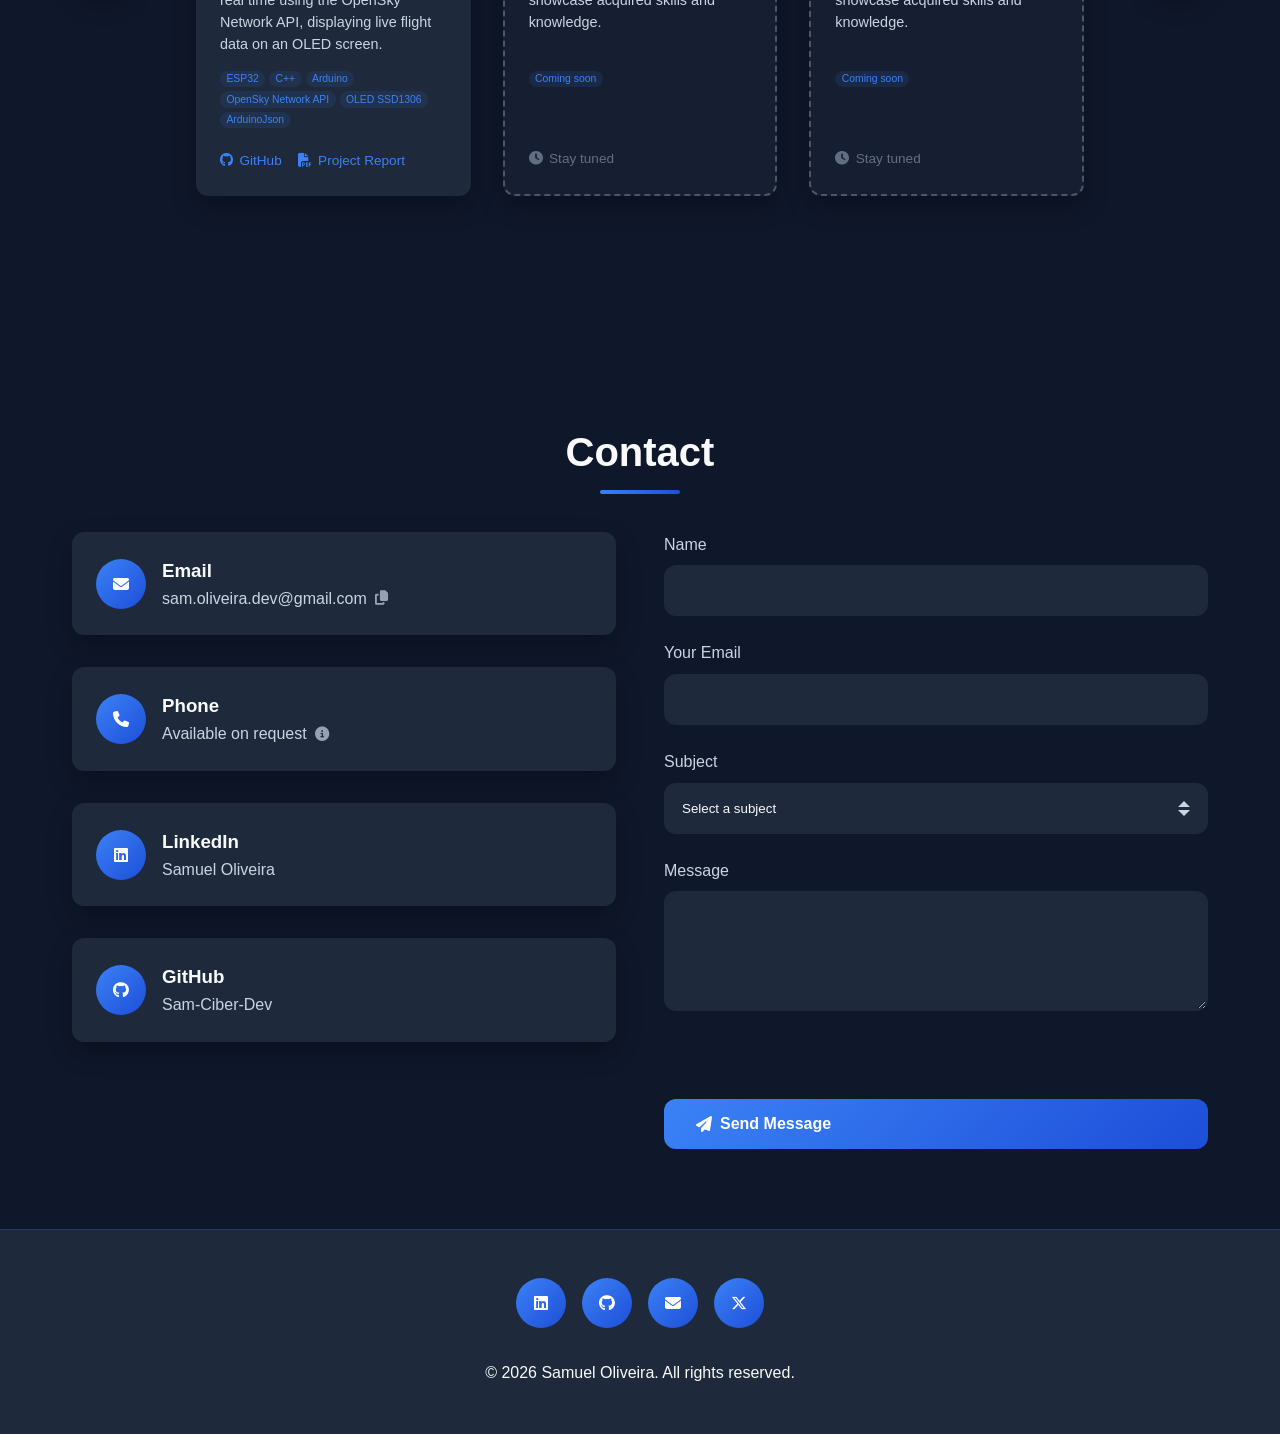
==== commit 2a2a41fd: "Atualiza subtitulo, SEO (titulos/descricoes/JSON-LD) e textos do portefolio Co-authored-by: Copilot " ====
--- a/index.html
+++ b/index.html
@@ -4,8 +4,8 @@
     <meta charset="UTF-8">
     <meta name="viewport" content="width=device-width, initial-scale=1.0, viewport-fit=cover">
     <meta name="google-site-verification" content="PdFxK5EzC7wlSehx5mCP9HkzxjKSutuk1wnTt47FeZY" />
-        <title>Samuel Oliveira Portfolio • Cybersecurity</title>
-    <meta name="description" content="Portfólio de Samuel Oliveira, focado em CTI e em Análise de vulnerabilidades. Exibição de projetos com foco em Cibersegurança, CV e certificados.">
+        <title>Samuel Oliveira • Cybersecurity Portfolio</title>
+    <meta name="description" content="Portfólio de Samuel Oliveira, estudante de cibersegurança focado em OSINT e CTI. Projetos, relatórios de segurança, certificações e CV.">
     <meta name="format-detection" content="telephone=no">
     <meta name="mobile-web-app-capable" content="yes">
     <meta name="apple-mobile-web-app-capable" content="yes">
@@ -29,8 +29,8 @@
 
     <!-- Open Graph (Facebook/LinkedIn) -->
         <meta property="og:site_name" content="Samuel Oliveira Portfólio">
-        <meta property="og:title" content="Samuel Oliveira | Cibersegurança & Cybersecurity Portfolio">
-    <meta property="og:description" content="Portfólio de Samuel Oliveira, focado em CTI e em Análise de vulnerabilidades. Exibição de projetos com foco em Cibersegurança, CV e certificados.">
+        <meta property="og:title" content="Samuel Oliveira • Cybersecurity Portfolio">
+    <meta property="og:description" content="Portfólio de Samuel Oliveira, estudante de cibersegurança focado em OSINT e CTI. Projetos, relatórios de segurança, certificações e CV.">
         <meta property="og:type" content="website">
     <meta property="og:url" content="https://sam-ciber-dev.github.io/">
     <!-- Social preview image (absolute URL required) -->
@@ -44,8 +44,8 @@
 
         <!-- Twitter Cards -->
     <meta name="twitter:card" content="summary_large_image">
-        <meta name="twitter:title" content="Samuel Oliveira Portfolio • Cybersecurity">
-    <meta name="twitter:description" content="Portfólio de Samuel Oliveira, focado em CTI e em Análise de vulnerabilidades. Exibição de projetos com foco em Cibersegurança, CV e certificados.">
+        <meta name="twitter:title" content="Samuel Oliveira • Cybersecurity Portfolio">
+    <meta name="twitter:description" content="Portfólio de Samuel Oliveira, estudante de cibersegurança focado em OSINT e CTI. Projetos, relatórios de segurança, certificações e CV.">
     <meta name="twitter:url" content="https://sam-ciber-dev.github.io/">
     <meta name="twitter:image" content="https://sam-ciber-dev.github.io/assets/social-preview.png">
     <meta name="twitter:image:alt" content="Samuel Oliveira — Cibersegurança / Cybersecurity Portfolio">
@@ -68,12 +68,12 @@
                     "url": "https://sam-ciber-dev.github.io/",
                     "name": "Samuel Oliveira Portfólio",
                     "inLanguage": "pt-PT",
-                    "description": "Portfólio de Samuel Oliveira, focado em CTI e em Análise de vulnerabilidades. Exibição de projetos com foco em Cibersegurança, CV e certificados."
+                    "description": "Portfólio de Samuel Oliveira, estudante de cibersegurança focado em OSINT e CTI. Projetos, relatórios de segurança, certificações e CV."
                 },
                 {
                     "@type": "Person",
                     "name": "Samuel Oliveira",
-                    "jobTitle": ["Estudante de Cibersegurança", "Cybersecurity Enthusiast"],
+                    "jobTitle": ["Estudante de Cibersegurança", "Cybersecurity Student"],
                     "alumniOf": {
                         "@type": "CollegeOrUniversity",
                         "name": "Instituto Superior de Tecnologias Avançadas do Porto"
@@ -86,7 +86,8 @@
                     ],
                     "knowsAbout": [
                         "Cibersegurança", "Cybersecurity", "Pentesting", "Análise de vulnerabilidades",
-                        "Red Teaming", "Blue Teaming", "OSINT", "Python", "JavaScript", "Node.js"
+                        "Red Teaming", "Blue Teaming", "OSINT", "Cyber Threat Intelligence", "Threat Detection",
+                        "Python", "JavaScript", "TypeScript", "Node.js"
                     ]
                 },
                 {
@@ -99,7 +100,7 @@
                         "@type": "Person",
                         "name": "Samuel Oliveira"
                     },
-                    "description": "Portfólio de Samuel Oliveira, focado em CTI e em Análise de vulnerabilidades. Exibição de projetos com foco em Cibersegurança, CV e certificados."
+                    "description": "Portfólio de Samuel Oliveira, estudante de cibersegurança focado em OSINT e CTI. Projetos, relatórios de segurança, certificações e CV."
                 },
                 {
                     "@type": "EducationalOccupationalCredential",
@@ -210,7 +211,7 @@
             <p class="hero-subtitle"></p>
             <p class="hero-description" data-i18n="hero.description">
                 Estudante de cibersegurança, focado em OSINT e CTI e com interesse em SOC, análise de vulnerabilidades
-                e pentest. Desenvolvo ferramentas de segurança, e participo em competições CTF nacionais e internacionais.
+                e pentest. Desenvolvo ferramentas de segurança e participo em competições CTF nacionais e internacionais.
             </p>
             <div class="hero-buttons">
                 <a href="#contact" class="btn btn-primary" data-i18n="hero.contact">
@@ -296,7 +297,7 @@
                 </p>
             </div>   
             <div class="timeline-item">
-                <div class="timeline-date" data-i18n="exp.1.date">abr. de 2024 - jul. de 2024</div>
+                <div class="timeline-date" data-i18n="exp.1.date">abr. de 2024 - jul. de 2024 (4 meses)</div>
                 <h3 class="timeline-title" data-i18n="exp.1.title">Estágio em desenvolvimento de software e base de dados </h3>
                 <div class="timeline-company" data-i18n="exp.1.company">Mindforge Tech Solutions, Lda</div>
                 <p class="timeline-description" data-i18n="exp.1.desc">
@@ -893,7 +894,7 @@
                     <input type="text" id="name" name="name" class="form-input" required>
                 </div>
                 <div class="form-group">
-                    <label for="email" data-i18n="contact.email">O seu Email</label>
+                    <label for="email" data-i18n="contact.email">O seu email</label>
                     <input type="email" id="email" name="email" class="form-input" required>
                 </div>
                 <div class="form-group">
